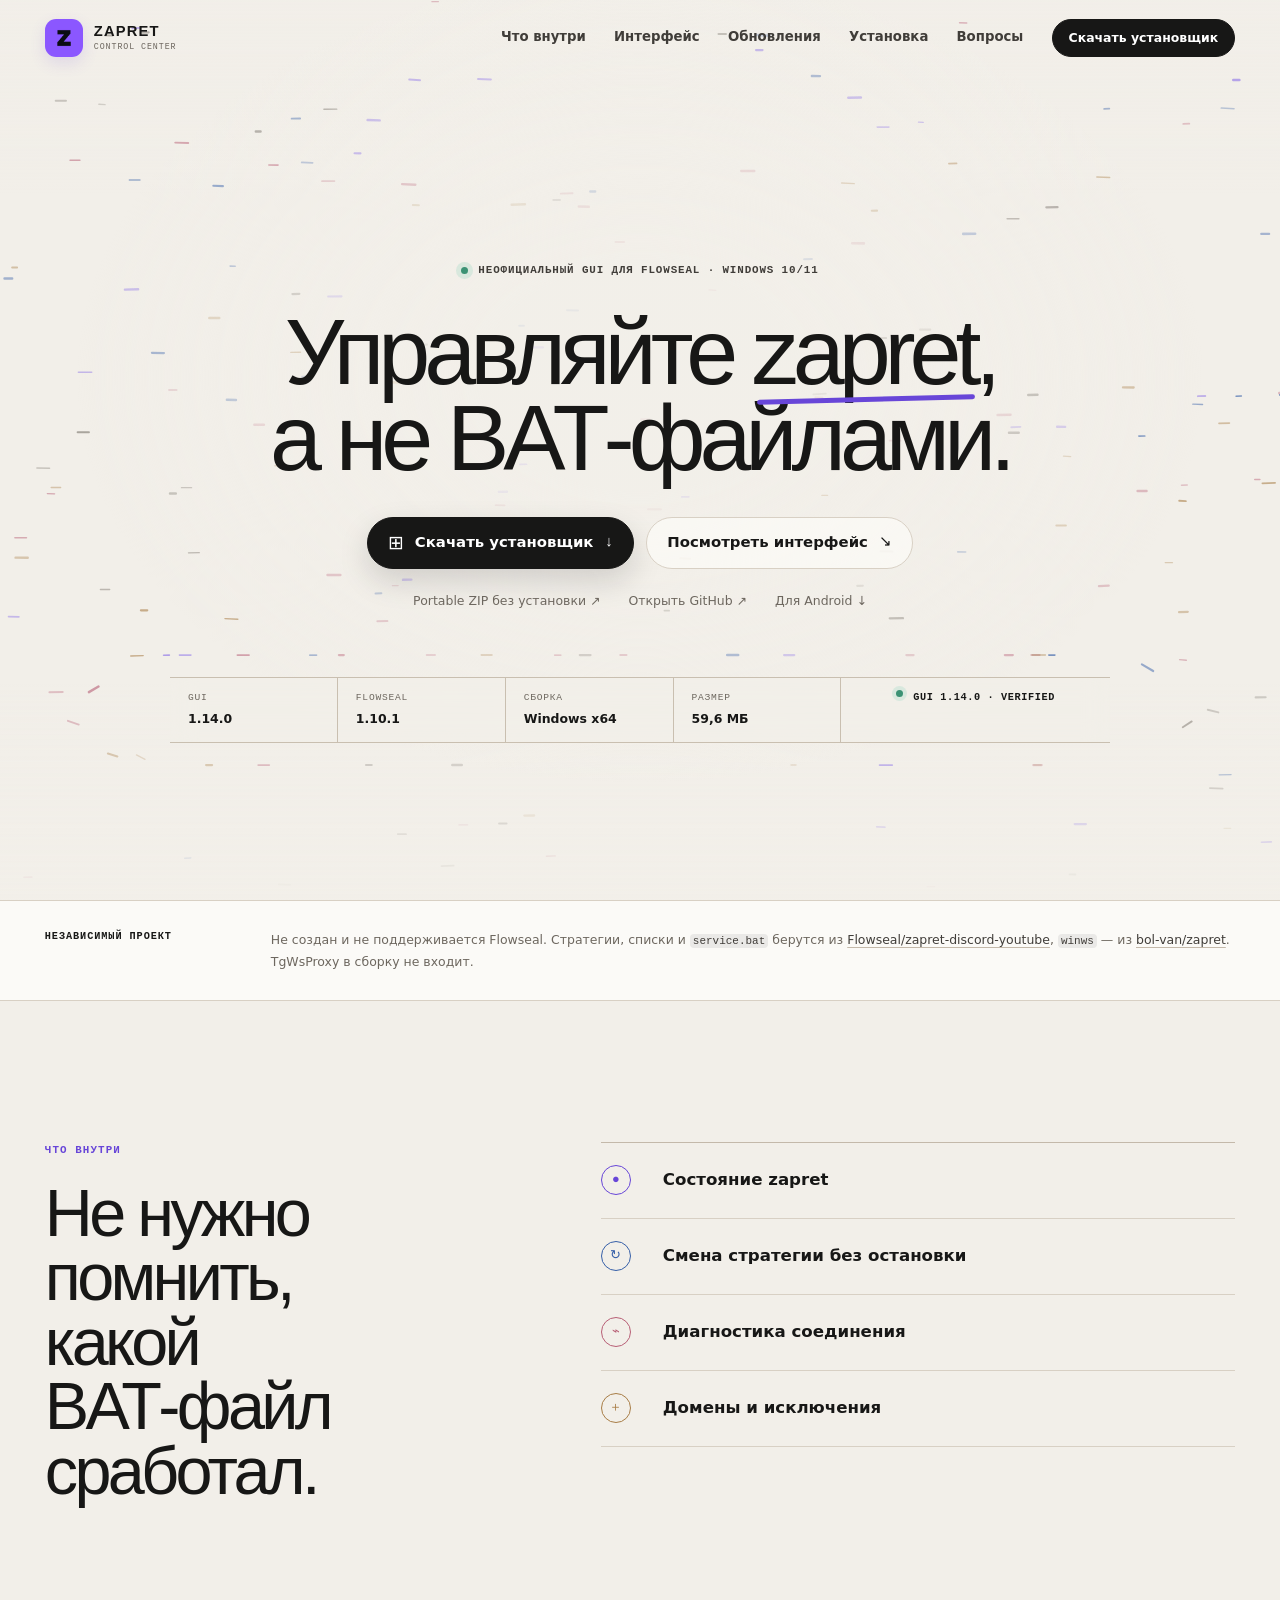
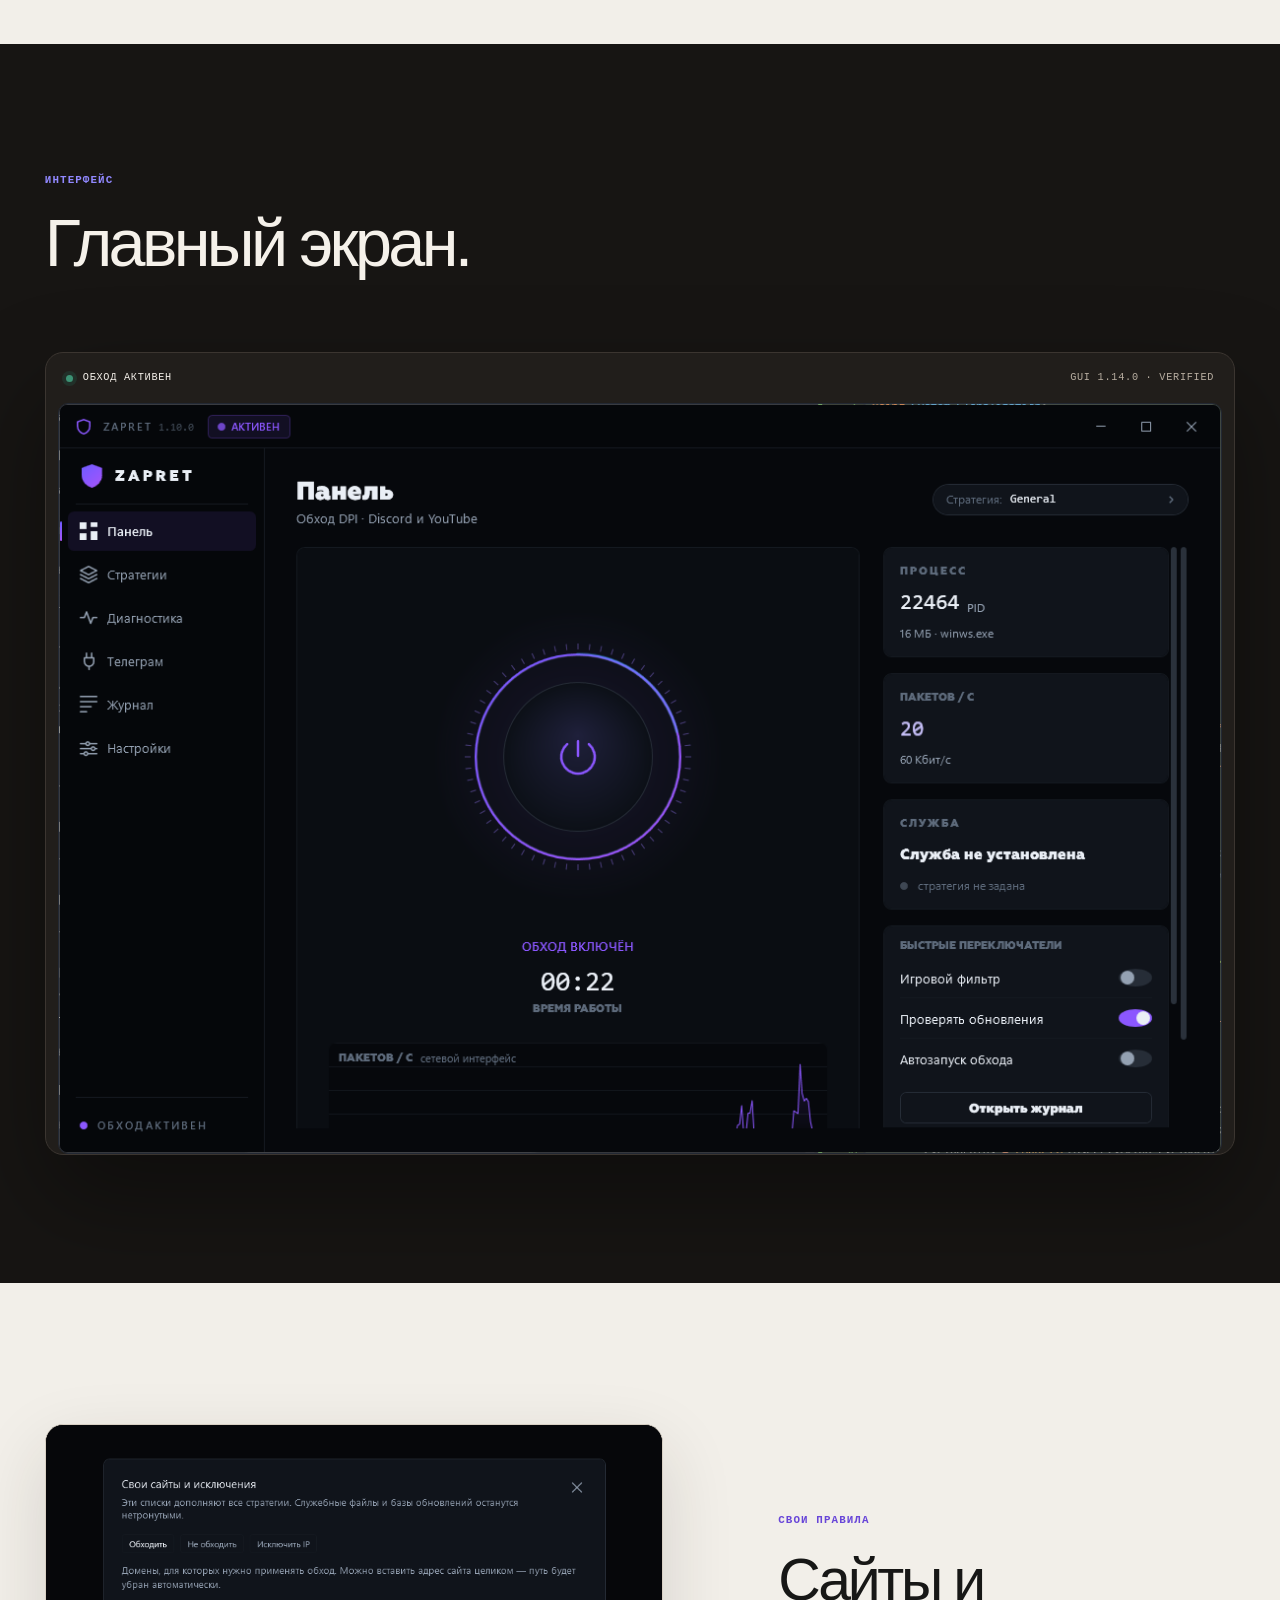
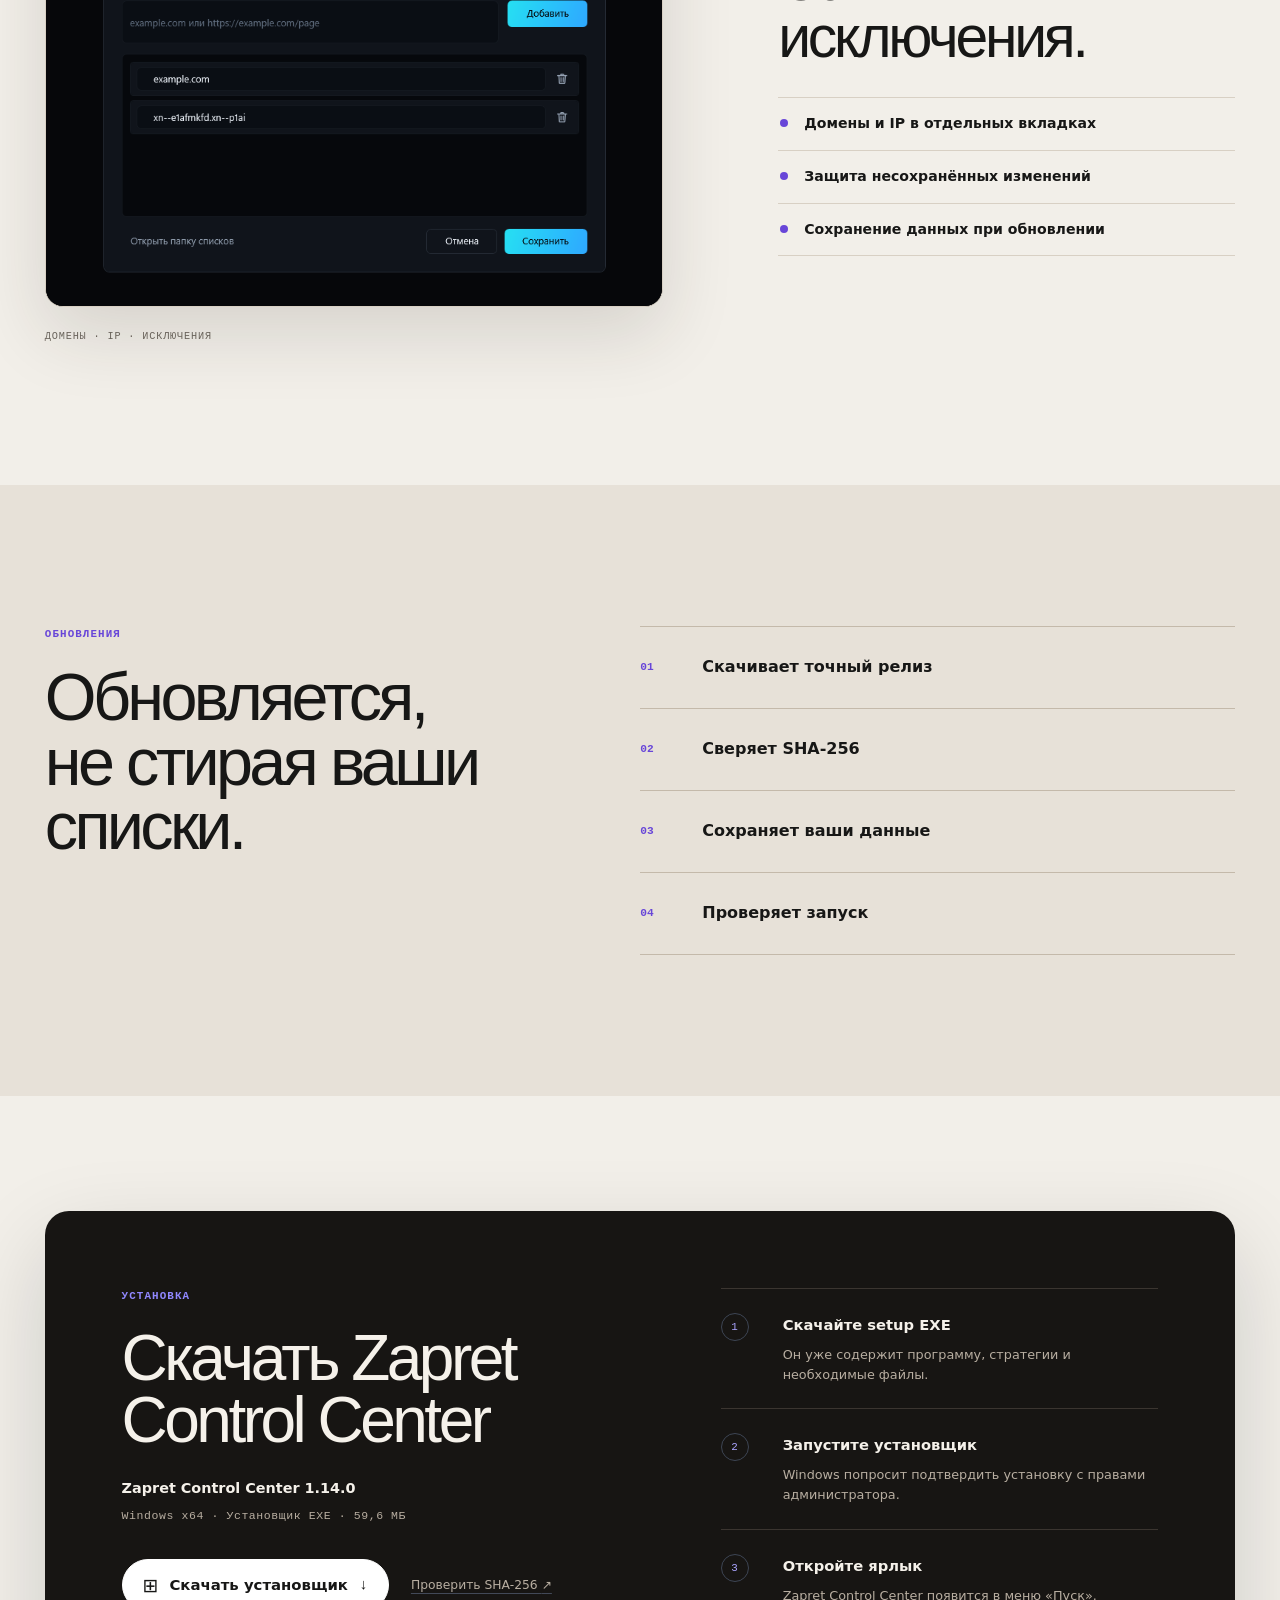
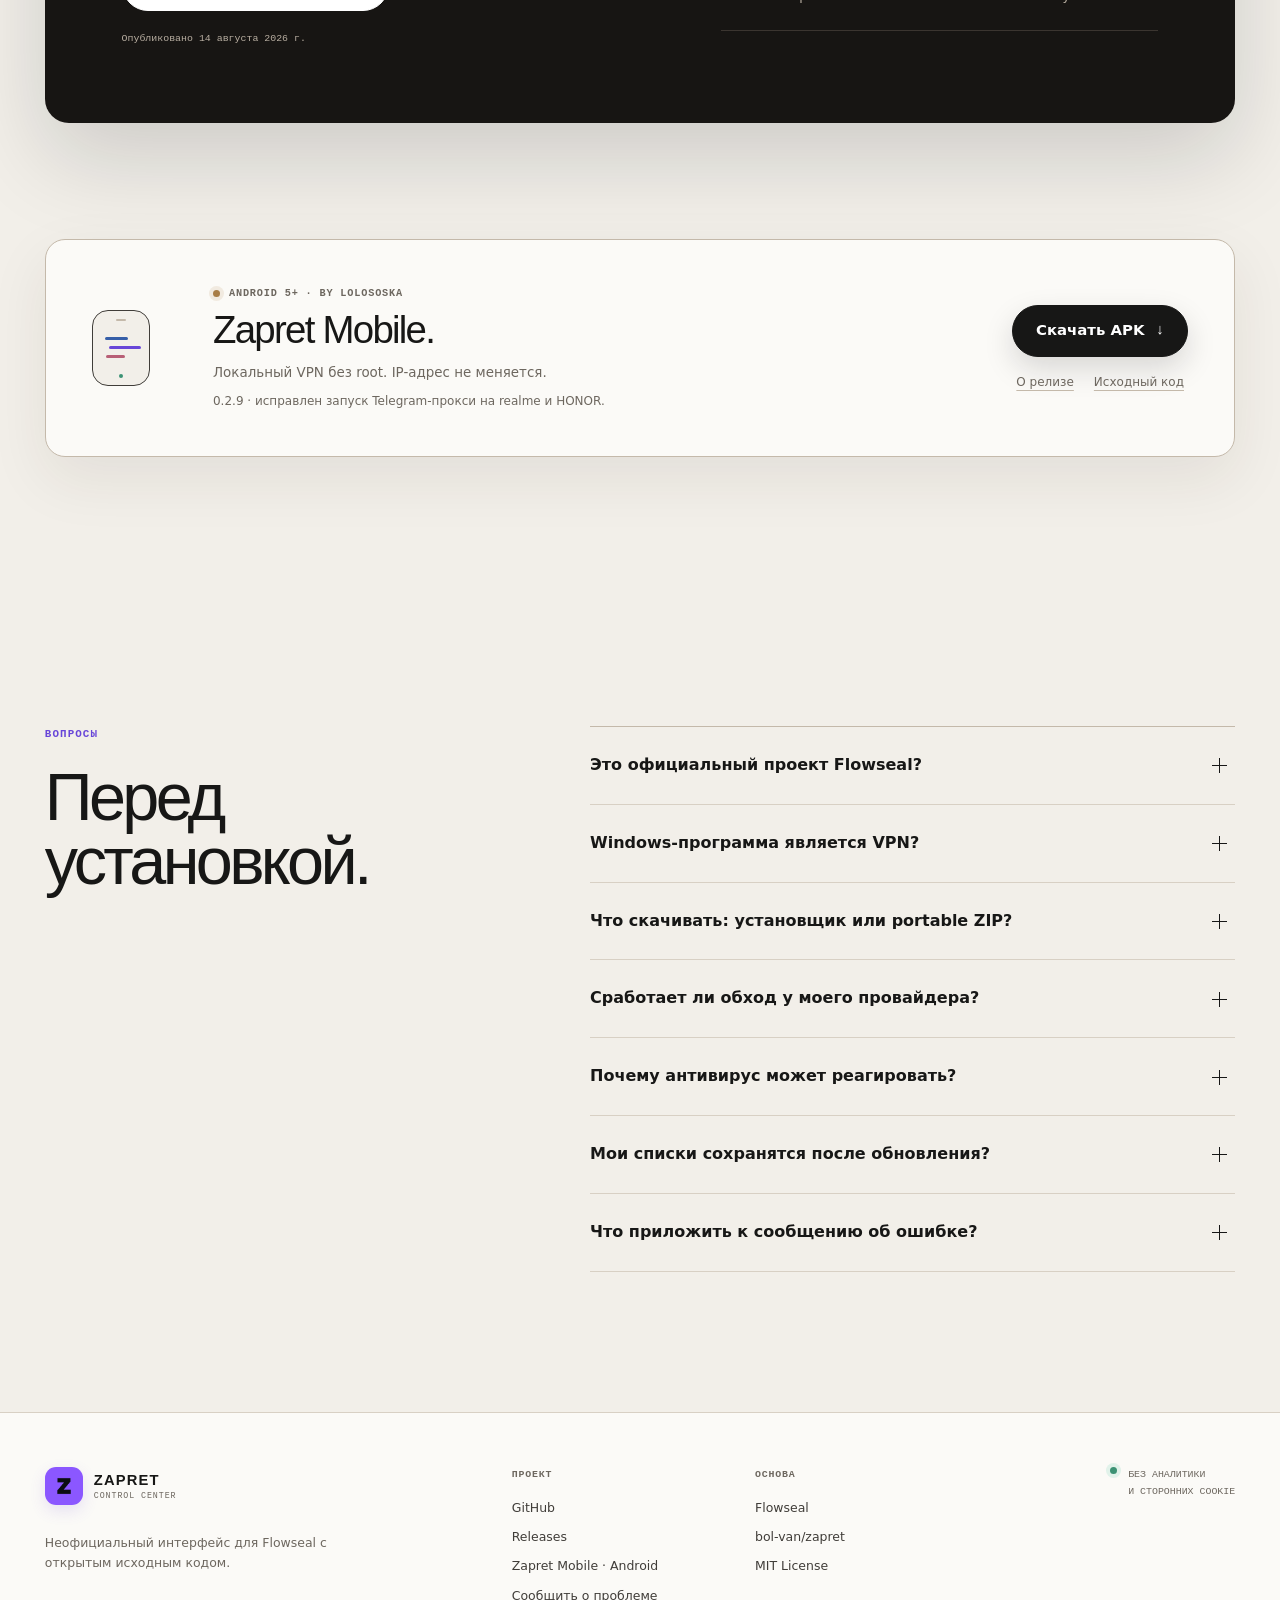
==== site/index.html @ 36cc96c2 "docs(site): publish Zapret Mobile 0.2.9" ====
<!doctype html>
<html lang="ru">
<head>
  <meta charset="utf-8">
  <meta name="viewport" content="width=device-width, initial-scale=1">
  <meta name="theme-color" content="#f2efe9">
  <meta name="color-scheme" content="light">
  <meta name="description" content="Zapret Control Center — неофициальный интерфейс для Flowseal/zapret-discord-youtube: запуск, смена стратегий, диагностика и безопасные обновления в одной Windows-программе.">
  <meta property="og:type" content="website">
  <meta property="og:locale" content="ru_RU">
  <meta property="og:site_name" content="Zapret Control Center">
  <meta property="og:title" content="Zapret Control Center">
  <meta property="og:description" content="Управляйте zapret, меняйте стратегии и проверяйте соединение без ручной работы с BAT‑файлами.">
  <meta property="og:url" content="https://lolososka.github.io/zapret-discord-youtube/">
  <link rel="canonical" href="https://lolososka.github.io/zapret-discord-youtube/">
  <link rel="icon" href="./assets/favicon.ico" sizes="any">
  <link rel="stylesheet" href="./styles.css?v=8">
  <title>Zapret Control Center — GUI для Flowseal</title>
  <script type="application/ld+json">
  {
    "@context": "https://schema.org",
    "@type": "SoftwareApplication",
    "name": "Zapret Control Center",
    "applicationCategory": "UtilitiesApplication",
    "operatingSystem": "Windows 10, Windows 11",
    "softwareVersion": "1.14.0",
    "description": "Неофициальный графический интерфейс для Flowseal/zapret-discord-youtube.",
    "downloadUrl": "https://github.com/lolososka/zapret-discord-youtube/releases/latest",
    "codeRepository": "https://github.com/lolososka/zapret-discord-youtube",
    "license": "https://opensource.org/license/mit"
  }
  </script>
  <!-- RELEASE_DATA_START -->
  <script type="application/json" id="release-data">
  {
    "tag_name": "gui-v1.14.0-flowseal-v1.10.1-u47da17f80ad3",
    "name": "Zapret Control Center v1.14.0 + Flowseal v1.10.1",
    "published_at": "2026-08-14T00:42:08Z",
    "html_url": "https://github.com/lolososka/zapret-discord-youtube/releases/tag/gui-v1.14.0-flowseal-v1.10.1-u47da17f80ad3",
    "draft": false,
    "prerelease": false,
    "assets": [
      {
        "name": "SHA256SUMS.txt",
        "size": 332,
        "browser_download_url": "https://github.com/lolososka/zapret-discord-youtube/releases/download/gui-v1.14.0-flowseal-v1.10.1-u47da17f80ad3/SHA256SUMS.txt"
      },
      {
        "name": "zapret-control-center-1.14.0-flowseal-1.10.1-win-x64.zip",
        "size": 62418411,
        "browser_download_url": "https://github.com/lolososka/zapret-discord-youtube/releases/download/gui-v1.14.0-flowseal-v1.10.1-u47da17f80ad3/zapret-control-center-1.14.0-flowseal-1.10.1-win-x64.zip"
      },
      {
        "name": "zapret-control-center-setup-1.14.0-flowseal-1.10.1-win-x64.exe",
        "size": 62463193,
        "browser_download_url": "https://github.com/lolososka/zapret-discord-youtube/releases/download/gui-v1.14.0-flowseal-v1.10.1-u47da17f80ad3/zapret-control-center-setup-1.14.0-flowseal-1.10.1-win-x64.exe"
      },
      {
        "name": "ZapretGUI.exe",
        "size": 66234200,
        "browser_download_url": "https://github.com/lolososka/zapret-discord-youtube/releases/download/gui-v1.14.0-flowseal-v1.10.1-u47da17f80ad3/ZapretGUI.exe"
      }
    ]
  }
  </script>
  <!-- RELEASE_DATA_END -->
</head>
<body>
  <a class="skip-link" href="#main">Перейти к содержанию</a>

  <header class="site-header" data-header>
    <div class="shell header-inner">
      <a class="brand" href="#top" aria-label="Zapret Control Center — наверх">
        <img class="brand-icon" src="./assets/favicon.ico" width="38" height="38" alt="" aria-hidden="true">
        <span class="brand-copy"><strong>ZAPRET</strong><small>CONTROL CENTER</small></span>
      </a>

      <button class="menu-toggle" type="button" aria-expanded="false" aria-controls="site-nav" data-menu-toggle>
        <span class="sr-only">Открыть меню</span>
        <span></span><span></span><span></span>
      </button>

      <nav class="site-nav" id="site-nav" aria-label="Основная навигация" data-menu>
        <a href="#inside">Что внутри</a>
        <a href="#interface">Интерфейс</a>
        <a href="#updates">Обновления</a>
        <a href="#install">Установка</a>
        <a href="#faq">Вопросы</a>
        <a class="nav-download" href="https://github.com/lolososka/zapret-discord-youtube/releases/latest" data-download-link>
          <span data-download-label>Скачать установщик</span>
        </a>
      </nav>
    </div>
  </header>

  <main id="main">
    <section class="hero" id="top" data-field-surface>
      <canvas class="packet-field" data-packet-field aria-hidden="true"></canvas>
      <div class="hero-vignette" aria-hidden="true"></div>

      <div class="shell hero-inner">
        <div class="hero-copy">
          <p class="hero-kicker"><span aria-hidden="true"></span> Неофициальный GUI для Flowseal · Windows 10/11</p>
          <h1>Управляйте <em>zapret</em>,<br>а не BAT‑файлами.</h1>
          <div class="hero-actions">
            <a class="button button--primary" href="https://github.com/lolososka/zapret-discord-youtube/releases/latest" data-download-link>
              <span class="button-platform" aria-hidden="true">⊞</span>
              <span data-download-label>Скачать установщик</span>
              <span class="button-arrow" aria-hidden="true">↓</span>
            </a>
            <a class="button button--secondary" href="#interface">
              Посмотреть интерфейс
              <span class="button-arrow" aria-hidden="true">↘</span>
            </a>
          </div>

          <div class="hero-links">
            <a href="https://github.com/lolososka/zapret-discord-youtube/releases/latest" data-portable-link>
              <span data-portable-label>Portable ZIP без установки</span> <span aria-hidden="true">↗</span>
            </a>
            <a href="https://github.com/lolososka/zapret-discord-youtube">Открыть GitHub <span aria-hidden="true">↗</span></a>
            <a href="#android">Для Android <span aria-hidden="true">↓</span></a>
          </div>
        </div>

        <div class="release-line" aria-live="polite" data-field-quiet>
          <div><span>GUI</span><strong data-gui-version>1.14.0</strong></div>
          <div><span>Flowseal</span><strong data-flowseal-version>1.10.1</strong></div>
          <div><span>Сборка</span><strong>Windows x64</strong></div>
          <div><span>Размер</span><strong data-download-size>59,6 МБ</strong></div>
          <div class="release-line__state"><i aria-hidden="true"></i><strong data-release-state>GUI 1.14.0 · VERIFIED</strong></div>
        </div>
      </div>

    </section>

    <aside class="origin-note" aria-label="Происхождение проекта">
      <div class="shell origin-note__inner">
        <strong>Независимый проект</strong>
        <p>
          Не создан и не поддерживается Flowseal. Стратегии, списки и <code>service.bat</code> берутся из
          <a href="https://github.com/Flowseal/zapret-discord-youtube">Flowseal/zapret-discord-youtube</a>,
          <code>winws</code> — из <a href="https://github.com/bol-van/zapret">bol-van/zapret</a>.
          TgWsProxy в сборку не входит.
        </p>
      </div>
    </aside>

    <section class="section section--inside shell" id="inside" aria-labelledby="inside-title">
      <header class="section-heading">
        <p class="section-label">Что внутри</p>
        <h2 id="inside-title">Не нужно помнить,<br>какой BAT‑файл сработал.</h2>
      </header>

      <ul class="capability-list" role="list">
        <li>
          <span class="capability-mark capability-mark--violet" aria-hidden="true">●</span>
          <strong>Состояние zapret</strong>
        </li>
        <li>
          <span class="capability-mark capability-mark--blue" aria-hidden="true">↻</span>
          <strong>Смена стратегии без остановки</strong>
        </li>
        <li>
          <span class="capability-mark capability-mark--rose" aria-hidden="true">⌁</span>
          <strong>Диагностика соединения</strong>
        </li>
        <li>
          <span class="capability-mark capability-mark--amber" aria-hidden="true">＋</span>
          <strong>Домены и исключения</strong>
        </li>
      </ul>
    </section>

    <section class="interface-section" id="interface">
      <div class="shell">
        <header class="interface-heading">
          <div>
            <p class="section-label">Интерфейс</p>
            <h2>Главный экран.</h2>
          </div>
        </header>

        <figure class="app-frame">
          <div class="app-frame__bar">
            <span><i></i> Обход активен</span>
            <span data-release-state>GUI 1.14.0 · VERIFIED</span>
          </div>
          <div class="app-frame__screen">
            <img src="./assets/dashboard.png" alt="Главный экран Zapret Control Center с выбранной стратегией и показателями трафика" width="1180" height="760">
          </div>
        </figure>
      </div>
    </section>

    <section class="section lists-section shell">
      <figure class="lists-visual">
        <div class="lists-visual__paper">
          <img src="./assets/user-lists.png" alt="Редактор пользовательских доменов и исключений в Zapret Control Center" width="972" height="716" loading="lazy">
        </div>
        <figcaption>Домены · IP · исключения</figcaption>
      </figure>
      <div class="lists-copy">
        <p class="section-label">Свои правила</p>
        <h2>Сайты и исключения.</h2>
        <ul class="plain-list">
          <li>Домены и IP в отдельных вкладках</li>
          <li>Защита несохранённых изменений</li>
          <li>Сохранение данных при обновлении</li>
        </ul>
      </div>
    </section>

    <section class="section updates-section" id="updates">
      <div class="shell updates-layout">
        <header class="section-heading">
          <p class="section-label">Обновления</p>
          <h2>Обновляется,<br>не стирая ваши списки.</h2>
        </header>

        <ol class="update-route" aria-label="Как проходит обновление">
          <li><span>01</span><strong>Скачивает точный релиз</strong></li>
          <li><span>02</span><strong>Сверяет SHA-256</strong></li>
          <li><span>03</span><strong>Сохраняет ваши данные</strong></li>
          <li><span>04</span><strong>Проверяет запуск</strong></li>
        </ol>
      </div>

    </section>

    <section class="install-section" id="install">
      <div class="shell install-card">
        <div class="install-copy">
          <p class="section-label">Установка</p>
          <h2>Скачать Zapret<br>Control Center</h2>
          <strong class="install-version" data-release-title>Zapret Control Center 1.14.0</strong>
          <p data-release-meta>Windows x64 · Установщик EXE · 59,6 МБ</p>
          <div class="install-actions">
            <a class="button button--primary button--light" href="https://github.com/lolososka/zapret-discord-youtube/releases/latest" data-download-link>
              <span class="button-platform" aria-hidden="true">⊞</span>
              <span data-download-label>Скачать установщик</span>
              <span class="button-arrow" aria-hidden="true">↓</span>
            </a>
            <a class="checksum-link" href="https://github.com/lolososka/zapret-discord-youtube/releases/latest" data-checksum-link>
              Проверить SHA-256 <span aria-hidden="true">↗</span>
            </a>
          </div>
          <span class="published-note" data-published-note>Последний проверенный релиз</span>
        </div>

        <ol class="install-steps">
          <li><span>1</span><div><strong>Скачайте setup EXE</strong><p>Он уже содержит программу, стратегии и необходимые файлы.</p></div></li>
          <li><span>2</span><div><strong>Запустите установщик</strong><p>Windows попросит подтвердить установку с правами администратора.</p></div></li>
          <li><span>3</span><div><strong>Откройте ярлык</strong><p>Zapret Control Center появится в меню «Пуск».</p></div></li>
        </ol>
      </div>
    </section>

    <section class="android-section" id="android" aria-labelledby="android-title">
      <div class="shell android-card">
        <div class="android-card__device" aria-hidden="true">
          <span></span><span></span><span></span>
        </div>
        <div class="android-card__copy">
          <p class="android-card__status"><i aria-hidden="true"></i> Android 5+ · by lolososka</p>
          <h2 id="android-title">Zapret Mobile.</h2>
          <p class="android-card__description">Локальный VPN без root. IP-адрес не меняется.</p>
          <p class="android-card__note">0.2.9 · исправлен запуск Telegram‑прокси на realme и HONOR.</p>
        </div>
        <div class="android-card__actions">
          <a class="button button--primary android-card__button" href="https://github.com/lolososka/zapret-control-center-android/releases/download/android-v0.2.9/zapret-mobile-0.2.9.apk">
            Скачать APK
            <span class="button-arrow" aria-hidden="true">↓</span>
          </a>
          <div class="android-card__links">
            <a href="https://github.com/lolososka/zapret-control-center-android/releases/tag/android-v0.2.9">О релизе</a>
            <a href="https://github.com/lolososka/zapret-control-center-android">Исходный код</a>
          </div>
        </div>
      </div>
    </section>

    <section class="section faq-section shell" id="faq">
      <header class="section-heading">
        <p class="section-label">Вопросы</p>
        <h2>Перед установкой.</h2>
      </header>

      <div class="faq-list">
        <details>
          <summary>Это официальный проект Flowseal?</summary>
          <p>Нет. Это независимый community fork. Flowseal предоставляет исходные стратегии и скрипты, но не связан с Zapret Control Center и не одобрял GUI как официальную сборку.</p>
        </details>
        <details>
          <summary>Windows-программа является VPN?</summary>
          <p>Нет. Она не меняет страну и внешний IP. Zapret модифицирует пакеты, чтобы оборудование DPI не распознало домен; маршрут остаётся у провайдера.</p>
        </details>
        <details>
          <summary>Что скачивать: установщик или portable ZIP?</summary>
          <p>Для обычной установки скачайте setup EXE: он содержит полную сборку, сам размещает файлы и создаёт ярлык. Portable ZIP нужен только для запуска без установки. Отдельный <code>ZapretGUI.exe</code> предназначен для ручного обновления уже существующей полной сборки.</p>
        </details>
        <details>
          <summary>Сработает ли обход у моего провайдера?</summary>
          <p>Гарантировать это нельзя: оборудование и правила фильтрации отличаются. Начните с рекомендованной стратегии, затем запустите автоподбор или попробуйте другие профили.</p>
        </details>
        <details>
          <summary>Почему антивирус может реагировать?</summary>
          <p>В сборке используется WinDivert — драйвер перехвата трафика. Некоторые антивирусы относят такие инструменты к RiskTool. Установщик пока не подписан Authenticode, поэтому SmartScreen может показать «Неизвестный издатель». Скачивайте файлы только из Releases этого форка и сверяйте SHA-256.</p>
        </details>
        <details>
          <summary>Мои списки сохранятся после обновления?</summary>
          <p>Да. Встроенное обновление и повторный запуск установщика не перезаписывают пользовательские списки и настройки. Перед заменой portable updater также создаёт резервную копию.</p>
        </details>
        <details>
          <summary>Что приложить к сообщению об ошибке?</summary>
          <p>В разделе «Диагностика» запустите проверку и соберите ZIP-отчёт. Просмотрите его перед публикацией, затем приложите к Issue вместе с версией GUI и шагами воспроизведения.</p>
        </details>
      </div>
    </section>
  </main>

  <footer class="site-footer">
    <div class="shell footer-grid">
      <div class="footer-about">
        <a class="brand brand--footer" href="#top">
          <img class="brand-icon" src="./assets/favicon.ico" width="38" height="38" alt="" aria-hidden="true">
          <span class="brand-copy"><strong>ZAPRET</strong><small>CONTROL CENTER</small></span>
        </a>
        <p>Неофициальный интерфейс для Flowseal с открытым исходным кодом.</p>
      </div>
      <nav aria-label="Ссылки проекта">
        <strong>Проект</strong>
        <a href="https://github.com/lolososka/zapret-discord-youtube">GitHub</a>
        <a href="https://github.com/lolososka/zapret-discord-youtube/releases">Releases</a>
        <a href="#android">Zapret Mobile · Android</a>
        <a href="https://github.com/lolososka/zapret-discord-youtube/issues">Сообщить о проблеме</a>
      </nav>
      <nav aria-label="Исходные проекты">
        <strong>Основа</strong>
        <a href="https://github.com/Flowseal/zapret-discord-youtube">Flowseal</a>
        <a href="https://github.com/bol-van/zapret">bol-van/zapret</a>
        <a href="https://github.com/lolososka/zapret-discord-youtube/blob/main/LICENSE.txt">MIT License</a>
      </nav>
      <div class="footer-state"><i aria-hidden="true"></i><span>Без аналитики<br>и сторонних cookie</span></div>
    </div>
  </footer>

  <script src="./app.js?v=6" defer></script>
</body>
</html>
---- site/styles.css ----
:root {
  color-scheme: light;
  --paper: #f2efe9;
  --paper-bright: #fbfaf7;
  --paper-muted: #e7e1d8;
  --ink: #171716;
  --ink-soft: #403d39;
  --muted: #6d675f;
  --line: #d8d0c4;
  --line-strong: #c4b9aa;
  --night: #171513;
  --night-raised: #211e1b;
  --night-line: #3b3530;
  --night-text: #f5f1ea;
  --night-muted: #b8aea1;
  --violet: #6846d8;
  --blue: #365fa8;
  --rose: #b85f76;
  --amber: #a87d46;
  --mint: #3c9274;
  --font-display: Bahnschrift, "Arial Narrow", "Segoe UI Variable Display", "Segoe UI", sans-serif;
  --font-ui: "Segoe UI Variable Text", "Segoe UI", system-ui, -apple-system, sans-serif;
  --font-mono: "Cascadia Mono", "SFMono-Regular", Consolas, monospace;
  --shell: min(1320px, calc(100vw - clamp(32px, 7vw, 112px)));
  --header-height: 76px;
}

* {
  box-sizing: border-box;
}

[hidden] {
  display: none !important;
}

html {
  scroll-behavior: smooth;
  scroll-padding-top: calc(var(--header-height) + 24px);
}

body {
  min-width: 320px;
  margin: 0;
  overflow-x: hidden;
  background: var(--paper);
  color: var(--ink);
  font-family: var(--font-ui);
  font-size: 16px;
  line-height: 1.55;
  text-rendering: optimizeLegibility;
  -webkit-font-smoothing: antialiased;
}

::selection {
  background: rgba(98, 85, 245, 0.2);
  color: var(--ink);
}

a {
  color: inherit;
  text-decoration: none;
}

button,
a {
  -webkit-tap-highlight-color: transparent;
}

button,
input,
textarea,
select {
  font: inherit;
}

img {
  display: block;
  max-width: 100%;
}

code,
.mono {
  font-family: var(--font-mono);
}

code {
  padding: 0.08em 0.28em;
  border-radius: 4px;
  background: rgba(17, 19, 24, 0.07);
  color: var(--ink-soft);
  font-size: 0.88em;
}

.shell {
  width: var(--shell);
  margin-inline: auto;
}

.sr-only {
  position: absolute;
  width: 1px;
  height: 1px;
  padding: 0;
  margin: -1px;
  overflow: hidden;
  clip: rect(0, 0, 0, 0);
  white-space: nowrap;
  border: 0;
}

.skip-link {
  position: fixed;
  z-index: 999;
  top: 10px;
  left: 10px;
  padding: 10px 14px;
  transform: translateY(-160%);
  border: 1px solid var(--ink);
  border-radius: 10px;
  background: var(--paper-bright);
  color: var(--ink);
  font-weight: 650;
}

.skip-link:focus {
  transform: translateY(0);
}

:focus-visible {
  outline: 3px solid var(--blue);
  outline-offset: 4px;
}

.site-header {
  position: fixed;
  z-index: 50;
  inset: 0 0 auto;
  height: var(--header-height);
  border-bottom: 1px solid transparent;
  transition: background-color 180ms ease, border-color 180ms ease, box-shadow 180ms ease;
}

.site-header.is-scrolled,
.site-header.is-open {
  border-color: rgba(196, 185, 170, 0.78);
  background: rgba(242, 239, 233, 0.9);
  box-shadow: 0 12px 36px rgba(48, 41, 33, 0.06);
  backdrop-filter: blur(18px) saturate(1.15);
}

.header-inner {
  display: flex;
  align-items: center;
  justify-content: space-between;
  height: 100%;
}

.brand {
  display: inline-flex;
  align-items: center;
  gap: 11px;
  min-width: max-content;
}

.brand-icon {
  width: 38px;
  height: 38px;
  flex: 0 0 auto;
  border-radius: 11px;
  box-shadow: 0 6px 16px rgba(104, 70, 216, 0.14);
}

.brand-copy {
  display: grid;
  line-height: 1;
}

.brand-copy strong {
  font-family: var(--font-display);
  font-size: 0.92rem;
  font-weight: 700;
  letter-spacing: 0.08em;
}

.brand-copy small {
  margin-top: 4px;
  color: var(--muted);
  font-family: var(--font-mono);
  font-size: 0.52rem;
  letter-spacing: 0.11em;
}

.site-nav {
  display: flex;
  align-items: center;
  gap: clamp(18px, 2.2vw, 34px);
}

.site-nav > a:not(.nav-download) {
  position: relative;
  color: var(--ink-soft);
  font-size: 0.83rem;
  font-weight: 600;
}

.site-nav > a:not(.nav-download)::after {
  position: absolute;
  right: 0;
  bottom: -7px;
  left: 0;
  height: 1px;
  transform: scaleX(0);
  transform-origin: right;
  background: var(--ink);
  content: "";
  transition: transform 180ms ease;
}

.site-nav > a:not(.nav-download):hover::after {
  transform: scaleX(1);
  transform-origin: left;
}

.nav-download {
  display: inline-flex;
  min-height: 38px;
  padding: 0 16px;
  align-items: center;
  border: 1px solid var(--ink);
  border-radius: 999px;
  background: var(--ink);
  color: #fff;
  font-size: 0.78rem;
  font-weight: 700;
  transition: transform 160ms ease, background-color 160ms ease;
}

.nav-download:hover {
  transform: translateY(-1px);
  background: #292d36;
}

.menu-toggle {
  display: none;
  width: 44px;
  height: 44px;
  padding: 11px;
  border: 0;
  border-radius: 10px;
  background: transparent;
}

.menu-toggle > span:not(.sr-only) {
  display: block;
  height: 2px;
  margin: 5px 0;
  border-radius: 2px;
  background: var(--ink);
}

.hero {
  position: relative;
  display: grid;
  min-height: max(720px, 100svh);
  padding: calc(var(--header-height) + 58px) 0 34px;
  align-items: center;
  overflow: hidden;
  isolation: isolate;
  background: var(--paper);
}

.packet-field {
  position: absolute;
  z-index: -2;
  inset: 0;
  width: 100%;
  height: 100%;
  pointer-events: none;
  opacity: 0;
  animation: field-arrive 900ms 120ms ease forwards;
}

.hero-vignette {
  position: absolute;
  z-index: -1;
  inset: 0;
  pointer-events: none;
  background:
    radial-gradient(ellipse 44% 45% at 50% 42%, rgba(242, 239, 233, 0.86) 0 28%, rgba(242, 239, 233, 0.56) 60%, rgba(242, 239, 233, 0) 100%),
    linear-gradient(to bottom, rgba(242, 239, 233, 0.24), transparent 22%, transparent 76%, var(--paper) 100%);
}

.hero-inner {
  display: grid;
  min-height: 610px;
  align-content: center;
}

.hero-copy {
  width: min(1040px, 100%);
  margin-inline: auto;
  text-align: center;
  animation: hero-arrive 700ms cubic-bezier(0.2, 0.75, 0.25, 1) both;
}

.hero-kicker {
  display: inline-flex;
  margin: 0 0 30px;
  align-items: center;
  gap: 10px;
  color: var(--ink-soft);
  font-family: var(--font-mono);
  font-size: 0.68rem;
  font-weight: 600;
  letter-spacing: 0.08em;
  text-transform: uppercase;
}

.hero-kicker span {
  width: 7px;
  height: 7px;
  border-radius: 50%;
  background: var(--mint);
  box-shadow: 0 0 0 5px rgba(32, 181, 138, 0.12);
}

.hero h1 {
  max-width: 1100px;
  margin: 0 auto;
  color: var(--ink);
  font-family: var(--font-display);
  font-size: clamp(4rem, 7.3vw, 8.2rem);
  font-weight: 400;
  letter-spacing: -0.065em;
  line-height: 0.92;
}

.hero h1 em {
  position: relative;
  display: inline-block;
  color: var(--ink);
  font-style: normal;
}

.hero h1 em::after {
  position: absolute;
  right: 0.01em;
  bottom: -0.08em;
  left: 0.05em;
  height: 0.055em;
  transform: rotate(-1.5deg);
  border-radius: 999px;
  background: var(--violet);
  content: "";
}

.hero-actions {
  display: flex;
  margin-top: 36px;
  align-items: center;
  justify-content: center;
  gap: 12px;
  flex-wrap: wrap;
}

.button {
  display: inline-flex;
  min-height: 52px;
  padding: 0 20px;
  align-items: center;
  justify-content: center;
  gap: 11px;
  border: 1px solid transparent;
  border-radius: 999px;
  font-size: 0.93rem;
  font-weight: 650;
  line-height: 1;
  transition: transform 170ms ease, box-shadow 170ms ease, background-color 170ms ease, border-color 170ms ease;
}

.button:hover {
  transform: translateY(-2px);
}

.button--primary {
  min-width: 224px;
  border-color: var(--ink);
  background: var(--ink);
  box-shadow: 0 12px 30px rgba(17, 19, 24, 0.15);
  color: #fff;
}

.button--primary:hover {
  background: #292d36;
  box-shadow: 0 16px 38px rgba(17, 19, 24, 0.2);
}

.button--secondary {
  border-color: var(--line);
  background: rgba(251, 250, 247, 0.78);
  color: var(--ink);
  backdrop-filter: blur(12px);
}

.button--secondary:hover {
  border-color: var(--line-strong);
  background: #fff;
}

.button-platform {
  font-size: 1.18rem;
  font-weight: 400;
}

.button-arrow {
  font-family: var(--font-mono);
  font-weight: 500;
}

.hero-links {
  display: flex;
  margin-top: 22px;
  justify-content: center;
  gap: 28px;
  color: var(--muted);
  font-size: 0.78rem;
}

.hero-links a {
  border-bottom: 1px solid transparent;
}

.hero-links a:hover {
  border-color: currentColor;
  color: var(--ink);
}

.release-line {
  display: grid;
  width: min(940px, 100%);
  margin: 66px auto 0;
  grid-template-columns: repeat(4, minmax(0, 1fr)) 1.6fr;
  border-top: 1px solid rgba(196, 185, 170, 0.9);
  border-bottom: 1px solid rgba(196, 185, 170, 0.9);
  background: rgba(242, 239, 233, 0.58);
  backdrop-filter: blur(12px);
  animation: hero-arrive 700ms 180ms cubic-bezier(0.2, 0.75, 0.25, 1) both;
}

.release-line > div {
  display: grid;
  min-height: 64px;
  padding: 12px 18px;
  align-content: center;
  border-right: 1px solid rgba(196, 185, 170, 0.9);
}

.release-line > div:last-child {
  border-right: 0;
}

.release-line span {
  color: var(--muted);
  font-family: var(--font-mono);
  font-size: 0.6rem;
  letter-spacing: 0.08em;
  text-transform: uppercase;
}

.release-line strong {
  margin-top: 3px;
  font-size: 0.78rem;
  font-weight: 650;
}

.release-line__state {
  display: flex !important;
  grid-auto-flow: column;
  justify-content: center;
  gap: 10px;
}

.release-line__state i,
.app-frame__bar i,
.footer-state i {
  display: inline-block;
  width: 7px;
  height: 7px;
  border-radius: 50%;
  background: var(--mint);
  box-shadow: 0 0 0 4px rgba(32, 181, 138, 0.12);
}

.release-line__state strong {
  margin: 0;
  font-family: var(--font-mono);
  font-size: 0.64rem;
  letter-spacing: 0.06em;
}

.origin-note {
  border-top: 1px solid var(--line);
  border-bottom: 1px solid var(--line);
  background: var(--paper-bright);
}

.origin-note__inner {
  display: grid;
  padding-block: 28px;
  grid-template-columns: 190px 1fr;
  gap: 36px;
}

.origin-note strong {
  font-family: var(--font-mono);
  font-size: 0.64rem;
  letter-spacing: 0.09em;
  text-transform: uppercase;
}

.origin-note p {
  max-width: 1010px;
  margin: 0;
  color: var(--muted);
  font-size: 0.78rem;
  line-height: 1.7;
}

.origin-note a {
  color: var(--ink-soft);
  text-decoration: underline;
  text-decoration-color: var(--line-strong);
  text-underline-offset: 3px;
}

.section {
  padding-block: clamp(92px, 11vw, 160px);
}

.section-label {
  margin: 0 0 22px;
  color: var(--violet);
  font-family: var(--font-mono);
  font-size: 0.68rem;
  font-weight: 650;
  letter-spacing: 0.1em;
  text-transform: uppercase;
}

.section-heading h2,
.interface-heading h2,
.lists-copy h2,
.install-copy h2 {
  margin: 0;
  font-family: var(--font-display);
  font-size: clamp(3rem, 5.2vw, 6.1rem);
  font-weight: 400;
  letter-spacing: -0.055em;
  line-height: 0.97;
}

.section--inside {
  display: grid;
  grid-template-columns: minmax(300px, 0.82fr) minmax(520px, 1.18fr);
  align-items: start;
  gap: clamp(60px, 9vw, 140px);
}

.capability-list {
  padding: 0;
  margin: 0;
  list-style: none;
  border-top: 1px solid var(--line-strong);
}

.capability-list li {
  display: grid;
  min-height: 76px;
  padding: 21px 0;
  grid-template-columns: 46px minmax(0, 1fr);
  align-items: center;
  gap: 16px;
  border-bottom: 1px solid var(--line);
}

.capability-mark {
  display: grid;
  width: 30px;
  height: 30px;
  place-items: center;
  border: 1px solid currentColor;
  border-radius: 50%;
  font-family: var(--font-mono);
  font-size: 0.8rem;
}

.capability-mark--violet { color: var(--violet); }
.capability-mark--blue { color: var(--blue); }
.capability-mark--rose { color: var(--rose); }
.capability-mark--amber { color: var(--amber); }

.capability-list strong {
  font-size: clamp(1rem, 1.3vw, 1.15rem);
  font-weight: 650;
  line-height: 1.35;
}

.interface-section {
  padding-block: clamp(90px, 10vw, 146px);
  overflow: hidden;
  background: var(--night);
  color: var(--night-text);
}

.interface-heading {
  margin-bottom: clamp(44px, 6vw, 80px);
}

.interface-heading .section-label {
  color: #9188ff;
}

.app-frame {
  margin: 0;
  border: 1px solid var(--night-line);
  border-radius: 18px;
  overflow: hidden;
  background: var(--night-raised);
  box-shadow: 0 44px 100px rgba(0, 0, 0, 0.38);
}

.app-frame__bar {
  display: flex;
  min-height: 50px;
  padding: 0 20px;
  align-items: center;
  justify-content: space-between;
  gap: 24px;
  color: var(--night-muted);
  font-family: var(--font-mono);
  font-size: 0.64rem;
  letter-spacing: 0.07em;
  text-transform: uppercase;
}

.app-frame__bar span:first-child {
  display: inline-flex;
  align-items: center;
  gap: 10px;
  color: var(--night-text);
}

.app-frame__screen {
  margin: 0 12px;
  overflow: hidden;
  border: 1px solid #222833;
  border-radius: 10px;
  background: #090c11;
}

.app-frame__screen img {
  width: 100%;
  height: auto;
}

.lists-section {
  display: grid;
  grid-template-columns: minmax(0, 1.15fr) minmax(340px, 0.85fr);
  align-items: center;
  gap: clamp(58px, 9vw, 140px);
}

.lists-visual {
  margin: 0;
}

.lists-visual__paper {
  position: relative;
  aspect-ratio: 1.28;
  overflow: hidden;
  border: 1px solid var(--line);
  border-radius: 18px;
  background: #08090b;
  box-shadow: 0 26px 72px rgba(45, 38, 30, 0.14);
}

.lists-visual__paper img {
  width: 100%;
  height: 100%;
  transform: scale(1.1);
  border: 0;
  object-fit: cover;
  object-position: center;
}

.lists-visual figcaption {
  margin-top: 22px;
  color: var(--muted);
  font-family: var(--font-mono);
  font-size: 0.64rem;
  letter-spacing: 0.08em;
  text-transform: uppercase;
}

.lists-copy h2 {
  font-size: clamp(3rem, 4.6vw, 5.4rem);
}

.plain-list {
  padding: 0;
  margin: 32px 0 0;
  list-style: none;
  border-top: 1px solid var(--line);
}

.plain-list li {
  position: relative;
  padding: 15px 0 15px 26px;
  border-bottom: 1px solid var(--line);
  font-size: 0.88rem;
  font-weight: 600;
}

.plain-list li::before {
  position: absolute;
  top: 21px;
  left: 2px;
  width: 8px;
  height: 8px;
  border-radius: 50%;
  background: var(--violet);
  content: "";
}

.updates-section {
  background: var(--paper-muted);
}

.updates-layout {
  display: grid;
  grid-template-columns: minmax(320px, 0.88fr) minmax(500px, 1.12fr);
  gap: clamp(70px, 10vw, 150px);
}

.update-route {
  padding: 0;
  margin: 0;
  list-style: none;
  border-top: 1px solid var(--line-strong);
}

.update-route li {
  display: grid;
  min-height: 82px;
  padding: 22px 0;
  grid-template-columns: 62px 1fr;
  align-items: center;
  border-bottom: 1px solid var(--line-strong);
}

.update-route li > span {
  color: var(--violet);
  font-family: var(--font-mono);
  font-size: 0.7rem;
  font-weight: 700;
}

.update-route strong {
  display: block;
  font-size: 1rem;
}

.install-section {
  padding: clamp(76px, 9vw, 126px) 0;
  background: var(--paper);
}

.install-card {
  display: grid;
  padding: clamp(42px, 6vw, 84px);
  grid-template-columns: minmax(0, 1.05fr) minmax(380px, 0.95fr);
  gap: clamp(58px, 9vw, 130px);
  border-radius: 24px;
  overflow: hidden;
  background: var(--night);
  color: var(--night-text);
  box-shadow: 0 34px 90px rgba(13, 16, 22, 0.16);
}

.install-copy .section-label {
  color: #9188ff;
}

.install-copy h2 {
  font-size: clamp(3.2rem, 5vw, 6rem);
}

.install-copy > p:not(.section-label) {
  margin: 8px 0 0;
  color: var(--night-muted);
  font-family: var(--font-mono);
  font-size: 0.72rem;
  letter-spacing: 0.05em;
}

.install-version {
  display: block;
  margin-top: 26px;
  color: var(--night-text);
  font-size: 0.9rem;
}

.install-actions {
  display: flex;
  margin-top: 34px;
  align-items: center;
  gap: 22px;
  flex-wrap: wrap;
}

.button--light {
  border-color: #fff;
  background: #fff;
  box-shadow: none;
  color: var(--ink);
}

.button--light:hover {
  background: #e9ecf2;
}

.checksum-link {
  color: var(--night-muted);
  font-size: 0.77rem;
  text-decoration: underline;
  text-decoration-color: #424958;
  text-underline-offset: 4px;
}

.checksum-link:hover {
  color: #fff;
}

.published-note {
  display: block;
  margin-top: 20px;
  color: var(--night-muted);
  font-family: var(--font-mono);
  font-size: 0.62rem;
}

.install-steps {
  padding: 0;
  margin: 0;
  list-style: none;
  border-top: 1px solid var(--night-line);
}

.install-steps li {
  display: grid;
  padding: 24px 0;
  grid-template-columns: 52px 1fr;
  gap: 10px;
  border-bottom: 1px solid var(--night-line);
}

.install-steps li > span {
  display: grid;
  width: 28px;
  height: 28px;
  place-items: center;
  border: 1px solid #3d4554;
  border-radius: 50%;
  color: #aaa4ff;
  font-family: var(--font-mono);
  font-size: 0.68rem;
}

.install-steps strong {
  font-size: 0.92rem;
}

.install-steps p {
  margin: 7px 0 0;
  color: var(--night-muted);
  font-size: 0.8rem;
  line-height: 1.55;
}

.android-section {
  padding: 0 0 clamp(84px, 10vw, 140px);
  background: var(--paper);
}

.android-card {
  display: grid;
  min-height: 184px;
  padding: clamp(28px, 4vw, 46px);
  grid-template-columns: 70px minmax(0, 1fr) auto;
  align-items: center;
  gap: clamp(24px, 4vw, 54px);
  border: 1px solid var(--line-strong);
  border-radius: 20px;
  background: var(--paper-bright);
  box-shadow: 0 22px 60px rgba(45, 38, 30, 0.08);
}

.android-card__device {
  position: relative;
  display: grid;
  width: 58px;
  height: 76px;
  padding: 21px 12px;
  align-content: center;
  gap: 6px;
  border: 1px solid var(--ink-soft);
  border-radius: 16px;
  background: var(--paper);
}

.android-card__device::before {
  position: absolute;
  top: 8px;
  left: 50%;
  width: 10px;
  height: 2px;
  transform: translateX(-50%);
  border-radius: 999px;
  background: var(--line-strong);
  content: "";
}

.android-card__device::after {
  position: absolute;
  bottom: 7px;
  left: 50%;
  width: 4px;
  height: 4px;
  transform: translateX(-50%);
  border-radius: 50%;
  background: var(--mint);
  content: "";
}

.android-card__device span {
  display: block;
  height: 3px;
  border-radius: 999px;
}

.android-card__device span:nth-child(1) {
  width: 23px;
  background: var(--blue);
}

.android-card__device span:nth-child(2) {
  width: 32px;
  margin-left: 4px;
  background: var(--violet);
}

.android-card__device span:nth-child(3) {
  width: 19px;
  margin-left: 1px;
  background: var(--rose);
}

.android-card__status {
  display: flex;
  margin: 0 0 10px;
  align-items: center;
  gap: 9px;
  flex-wrap: wrap;
  color: var(--muted);
  font-family: var(--font-mono);
  font-size: 0.64rem;
  font-weight: 650;
  letter-spacing: 0.08em;
  text-transform: uppercase;
}

.android-card__status i {
  width: 7px;
  height: 7px;
  flex-shrink: 0;
  border-radius: 50%;
  background: var(--amber);
  box-shadow: 0 0 0 4px rgba(168, 125, 70, 0.13);
}

.android-card__copy h2 {
  margin: 0;
  font-family: var(--font-display);
  font-size: clamp(1.9rem, 3vw, 3.25rem);
  font-weight: 400;
  letter-spacing: -0.045em;
  line-height: 1;
}

.android-card__description {
  margin: 13px 0 0;
  color: var(--muted);
  font-size: 0.84rem;
}

.android-card__note {
  margin: 8px 0 0;
  color: var(--muted);
  font-size: 0.75rem;
}

.android-card__actions {
  display: grid;
  gap: 16px;
}

.android-card__button {
  min-width: 176px;
  white-space: nowrap;
}

.android-card__links {
  display: flex;
  justify-content: center;
  flex-wrap: wrap;
  gap: 8px 20px;
  color: var(--muted);
  font-size: 0.75rem;
}

.android-card__links a {
  text-decoration: underline;
  text-decoration-color: var(--line-strong);
  text-underline-offset: 4px;
}

.android-card__links a:hover {
  color: var(--ink);
}

.faq-section {
  display: grid;
  grid-template-columns: minmax(300px, 0.8fr) minmax(500px, 1.2fr);
  gap: clamp(60px, 9vw, 140px);
}

.faq-list {
  border-top: 1px solid var(--line-strong);
}

.faq-list details {
  border-bottom: 1px solid var(--line);
}

.faq-list summary {
  position: relative;
  padding: 26px 54px 26px 0;
  cursor: pointer;
  font-size: 1rem;
  font-weight: 650;
  list-style: none;
}

.faq-list summary::-webkit-details-marker {
  display: none;
}

.faq-list summary::before,
.faq-list summary::after {
  position: absolute;
  top: 50%;
  right: 8px;
  width: 15px;
  height: 1px;
  background: var(--ink);
  content: "";
  transition: transform 170ms ease;
}

.faq-list summary::after {
  transform: rotate(90deg);
}

.faq-list details[open] summary::after {
  transform: rotate(0deg);
}

.faq-list summary:hover {
  color: var(--violet);
}

.faq-list details p {
  max-width: 720px;
  padding: 0 54px 26px 0;
  margin: 0;
  color: var(--muted);
  font-size: 0.9rem;
  line-height: 1.7;
}

.site-footer {
  padding-block: 54px;
  border-top: 1px solid var(--line);
  background: var(--paper-bright);
}

.footer-grid {
  display: grid;
  grid-template-columns: 1.6fr 0.75fr 0.75fr 0.9fr;
  gap: 46px;
}

.footer-about p {
  max-width: 330px;
  margin: 20px 0 0;
  color: var(--muted);
  font-size: 0.78rem;
}

.footer-grid nav {
  display: grid;
  align-content: start;
  gap: 10px;
}

.footer-grid nav strong {
  margin-bottom: 5px;
  color: var(--muted);
  font-family: var(--font-mono);
  font-size: 0.62rem;
  letter-spacing: 0.08em;
  text-transform: uppercase;
}

.footer-grid nav a {
  width: max-content;
  color: var(--ink-soft);
  font-size: 0.78rem;
}

.footer-grid nav a:hover {
  text-decoration: underline;
  text-underline-offset: 3px;
}

.footer-state {
  display: flex;
  align-items: flex-start;
  justify-content: flex-end;
  gap: 11px;
  color: var(--muted);
  font-family: var(--font-mono);
  font-size: 0.62rem;
  line-height: 1.65;
  text-transform: uppercase;
}

@keyframes hero-arrive {
  from { transform: translateY(18px); opacity: 0; }
  to { transform: translateY(0); opacity: 1; }
}

@keyframes field-arrive {
  from { opacity: 0; }
  to { opacity: 1; }
}

@media (max-width: 1120px) {
  .site-nav {
    gap: 18px;
  }

  .site-nav > a:not(.nav-download) {
    font-size: 0.75rem;
  }

  .section--inside,
  .updates-layout,
  .faq-section {
    grid-template-columns: 1fr;
    gap: 58px;
  }

  .section--inside {
    gap: 40px;
  }

  .lists-section {
    grid-template-columns: 1fr 0.8fr;
    gap: 62px;
  }

  .install-card {
    grid-template-columns: 1fr;
  }

  .android-card {
    grid-template-columns: 70px minmax(0, 1fr);
  }

  .android-card__actions {
    width: max-content;
    grid-column: 2;
  }
}

@media (max-width: 880px) {
  :root {
    --header-height: 68px;
  }

  .menu-toggle {
    display: block;
  }

  .site-nav {
    position: absolute;
    top: calc(var(--header-height) - 1px);
    right: 0;
    left: 0;
    display: none;
    padding: 20px max(24px, calc((100vw - var(--shell)) / 2));
    align-items: stretch;
    flex-direction: column;
    gap: 0;
    border-top: 1px solid var(--line);
    border-bottom: 1px solid var(--line);
    background: rgba(242, 239, 233, 0.98);
    box-shadow: 0 20px 40px rgba(24, 29, 39, 0.08);
  }

  .site-nav.is-open {
    display: flex;
  }

  .site-nav > a:not(.nav-download) {
    padding: 14px 0;
    border-bottom: 1px solid var(--line);
    font-size: 0.86rem;
  }

  .site-nav > a:not(.nav-download)::after {
    display: none;
  }

  .nav-download {
    margin-top: 16px;
    justify-content: center;
  }

  .hero {
    min-height: 760px;
    padding-top: calc(var(--header-height) + 70px);
  }

  .hero h1 {
    font-size: clamp(3.5rem, 11.6vw, 6rem);
  }

  .release-line {
    grid-template-columns: repeat(2, 1fr);
  }

  .release-line > div:nth-child(2),
  .release-line > div:nth-child(4) {
    border-right: 0;
  }

  .release-line__state {
    grid-column: 1 / -1;
    border-top: 1px solid var(--line-strong);
  }

  .origin-note__inner {
    grid-template-columns: 1fr;
    gap: 10px;
  }

  .lists-section {
    grid-template-columns: 1fr;
  }

  .lists-copy {
    max-width: 640px;
  }

  .footer-grid {
    grid-template-columns: repeat(2, 1fr);
  }

  .footer-state {
    justify-content: flex-start;
  }
}

@media (max-width: 640px) {
  :root {
    --shell: calc(100vw - 32px);
  }

  .brand-copy small {
    display: none;
  }

  .hero {
    min-height: 780px;
    padding-bottom: 56px;
  }

  .hero-inner {
    min-height: 640px;
  }

  .hero-kicker {
    max-width: 280px;
    margin-bottom: 24px;
    justify-content: center;
    font-size: 0.58rem;
    line-height: 1.5;
  }

  .hero h1 {
    font-size: clamp(3.1rem, 15vw, 4.8rem);
    letter-spacing: -0.06em;
    line-height: 0.94;
  }

  .hero-actions {
    display: grid;
    width: 100%;
  }

  .button {
    width: 100%;
  }

  .hero-links {
    align-items: center;
    flex-direction: column;
    gap: 10px;
  }

  .release-line {
    margin-top: 46px;
  }

  .release-line > div {
    min-height: 58px;
    padding-inline: 12px;
  }

  .release-line__state strong {
    font-size: 0.58rem;
  }

  .section {
    padding-block: 84px;
  }

  .section-heading h2,
  .interface-heading h2,
  .lists-copy h2,
  .install-copy h2 {
    font-size: clamp(2.75rem, 13vw, 4.2rem);
  }

  .capability-list li {
    min-height: 68px;
    padding: 18px 0;
    grid-template-columns: 38px minmax(0, 1fr);
    gap: 12px;
  }

  .app-frame {
    width: calc(100vw - 22px);
    margin-left: calc((var(--shell) - (100vw - 22px)) / 2);
    border-radius: 12px;
  }

  .app-frame__bar {
    padding-inline: 12px;
    font-size: 0.53rem;
  }

  .app-frame__bar span:last-child {
    display: none;
  }

  .app-frame__screen {
    margin: 0 6px;
    overflow-x: auto;
  }

  .app-frame__screen img {
    width: 760px;
    max-width: none;
  }

  .updates-layout {
    gap: 48px;
  }

  .install-card {
    width: calc(100vw - 20px);
    padding: 42px 24px;
    gap: 48px;
    border-radius: 18px;
  }

  .install-actions {
    align-items: flex-start;
    flex-direction: column;
  }

  .android-card {
    padding: 30px 24px;
    grid-template-columns: 48px minmax(0, 1fr);
    align-items: start;
    gap: 20px;
    border-radius: 16px;
  }

  .android-card__device {
    width: 44px;
    height: 60px;
    padding: 17px 8px;
    gap: 4px;
    border-radius: 13px;
  }

  .android-card__device span:nth-child(1) { width: 18px; }
  .android-card__device span:nth-child(2) { width: 25px; }
  .android-card__device span:nth-child(3) { width: 15px; }

  .android-card__copy h2 {
    font-size: clamp(1.8rem, 9vw, 2.6rem);
  }

  .android-card__actions {
    width: 100%;
    grid-column: 1 / -1;
  }

  .faq-section {
    gap: 44px;
  }

  .faq-list summary {
    padding-right: 42px;
  }

  .faq-list details p {
    padding-right: 12px;
  }

  .footer-grid {
    grid-template-columns: 1fr;
  }
}

@media (prefers-reduced-motion: reduce) {
  html {
    scroll-behavior: auto;
  }

  *,
  *::before,
  *::after {
    scroll-behavior: auto !important;
    animation-duration: 0.01ms !important;
    animation-iteration-count: 1 !important;
    transition-duration: 0.01ms !important;
  }

  .packet-field {
    opacity: 0.75;
  }
}

@media (forced-colors: active) {
  .packet-field,
  .hero-vignette,
  .brand-icon {
    display: none;
  }

  .button,
  .nav-download,
  .app-frame,
  .install-card,
  .android-card,
  .android-card__device {
    border: 1px solid ButtonText;
  }

  .hero h1 em::after {
    background: Highlight;
  }
}
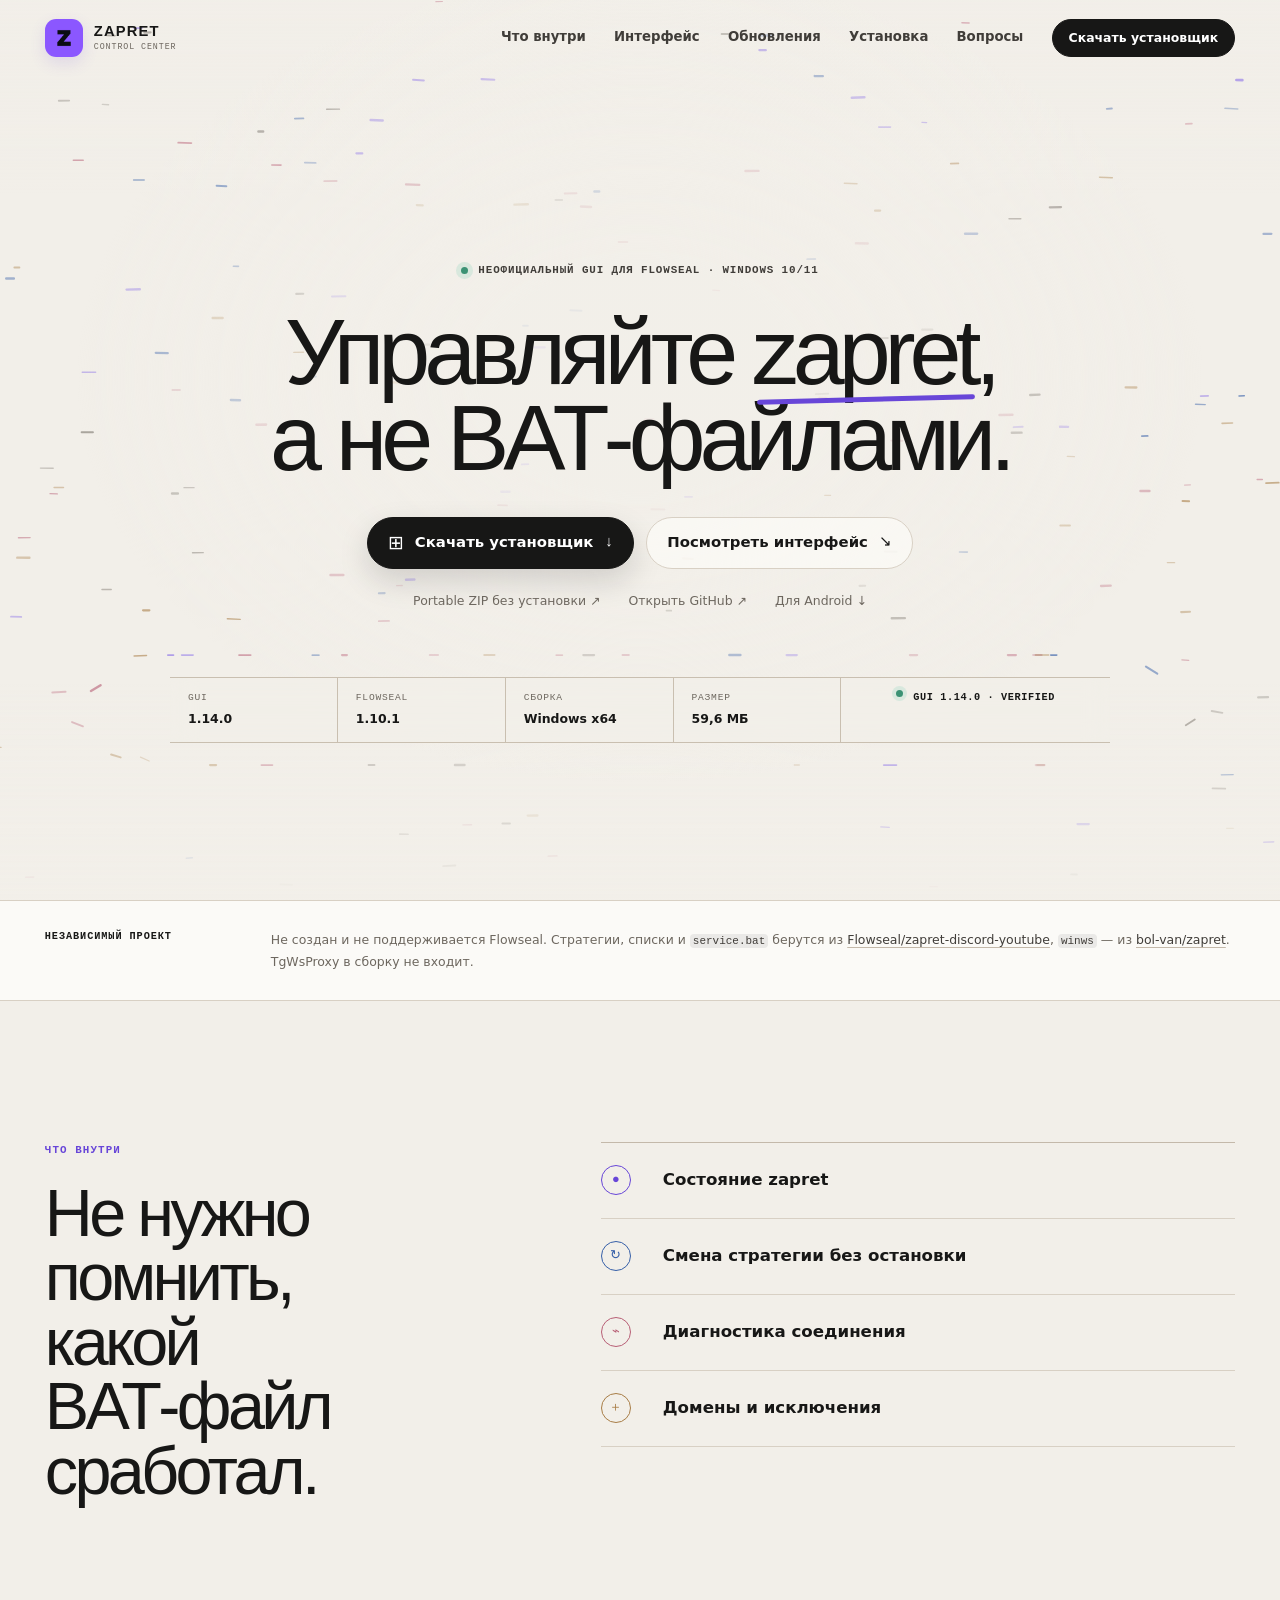
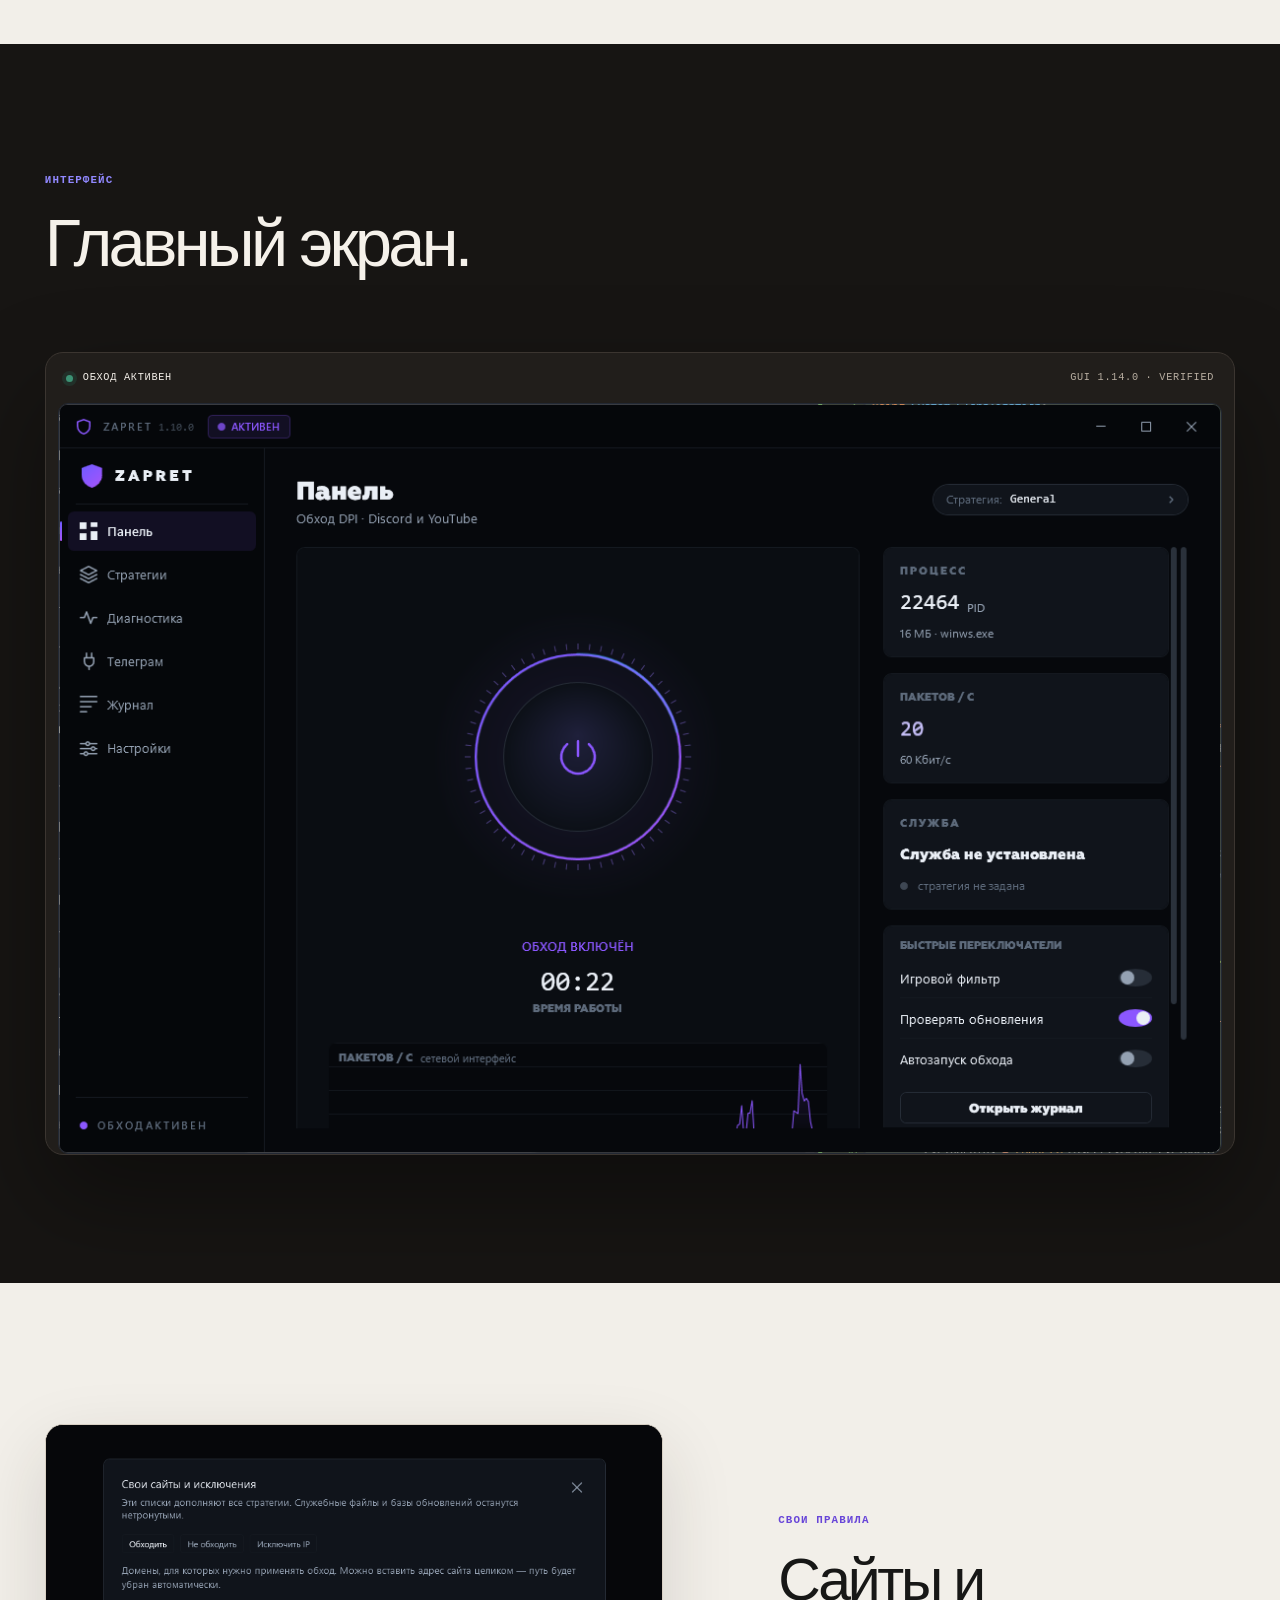
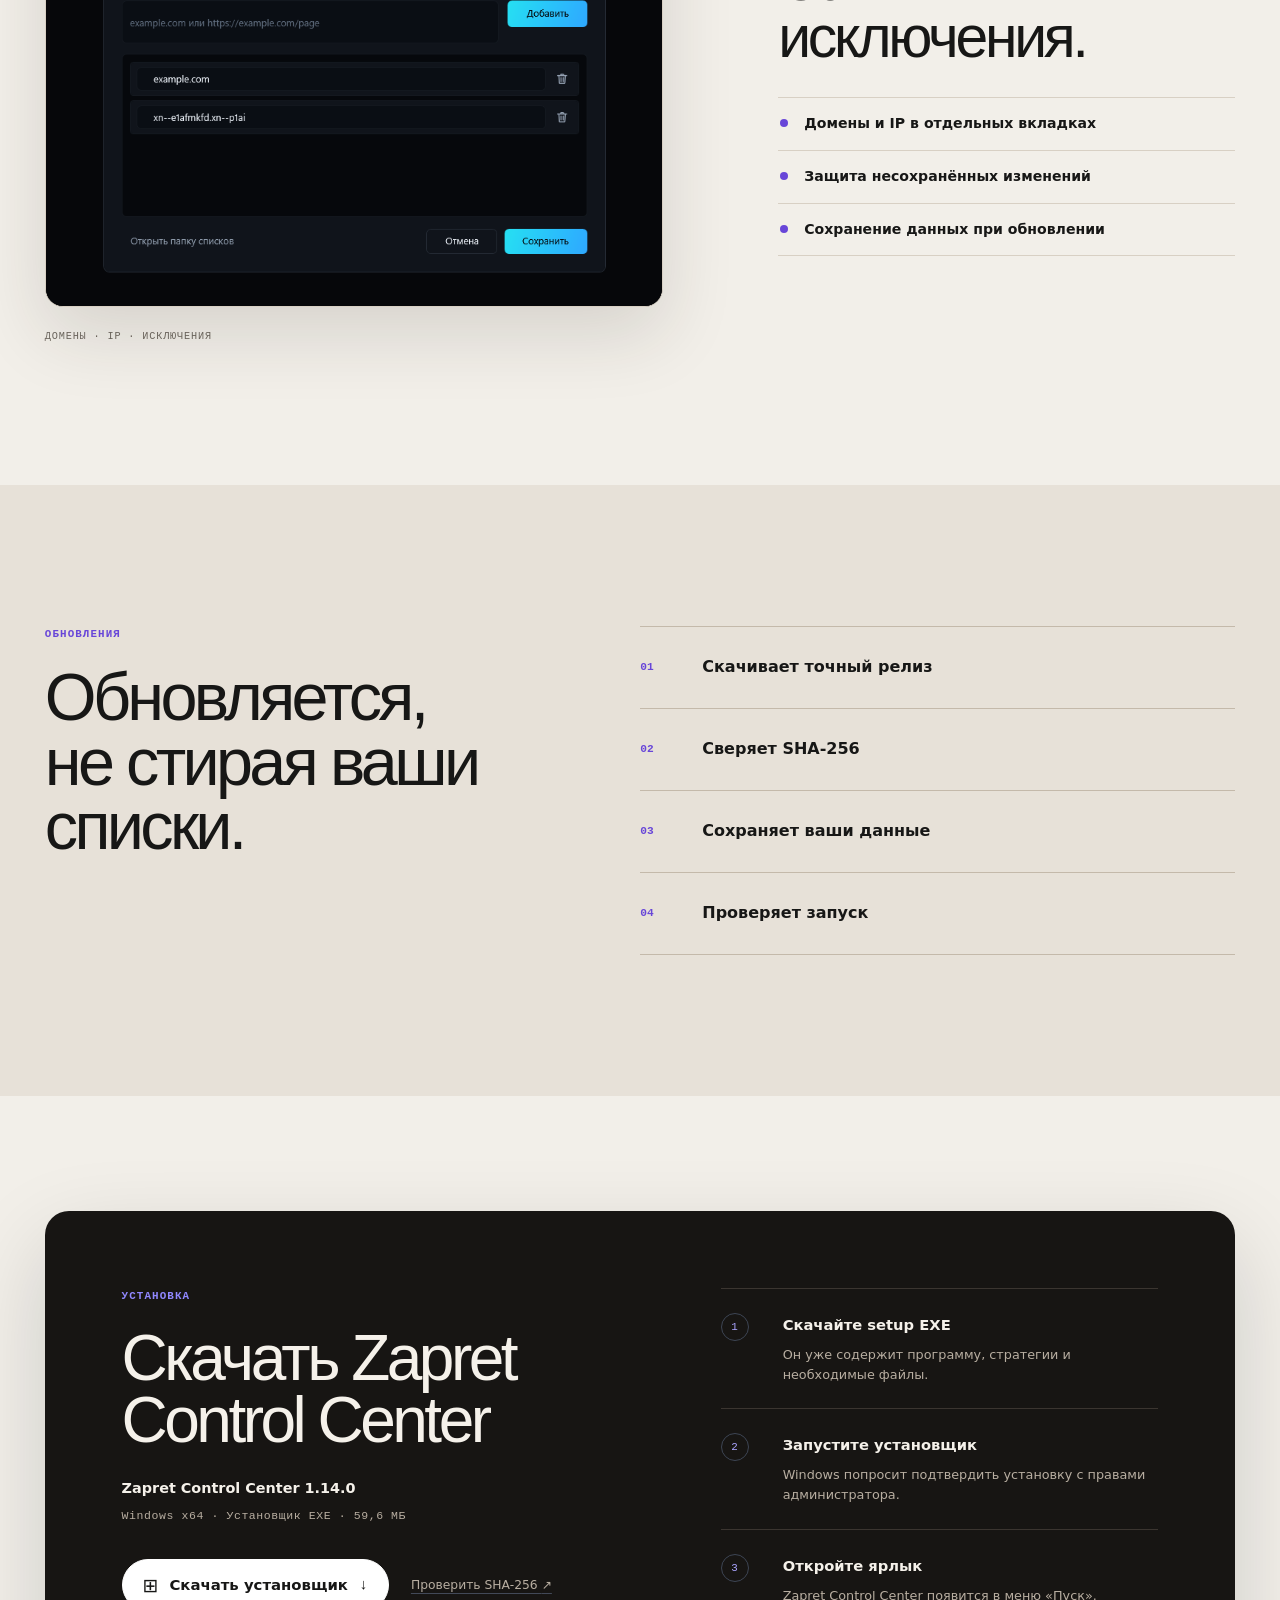
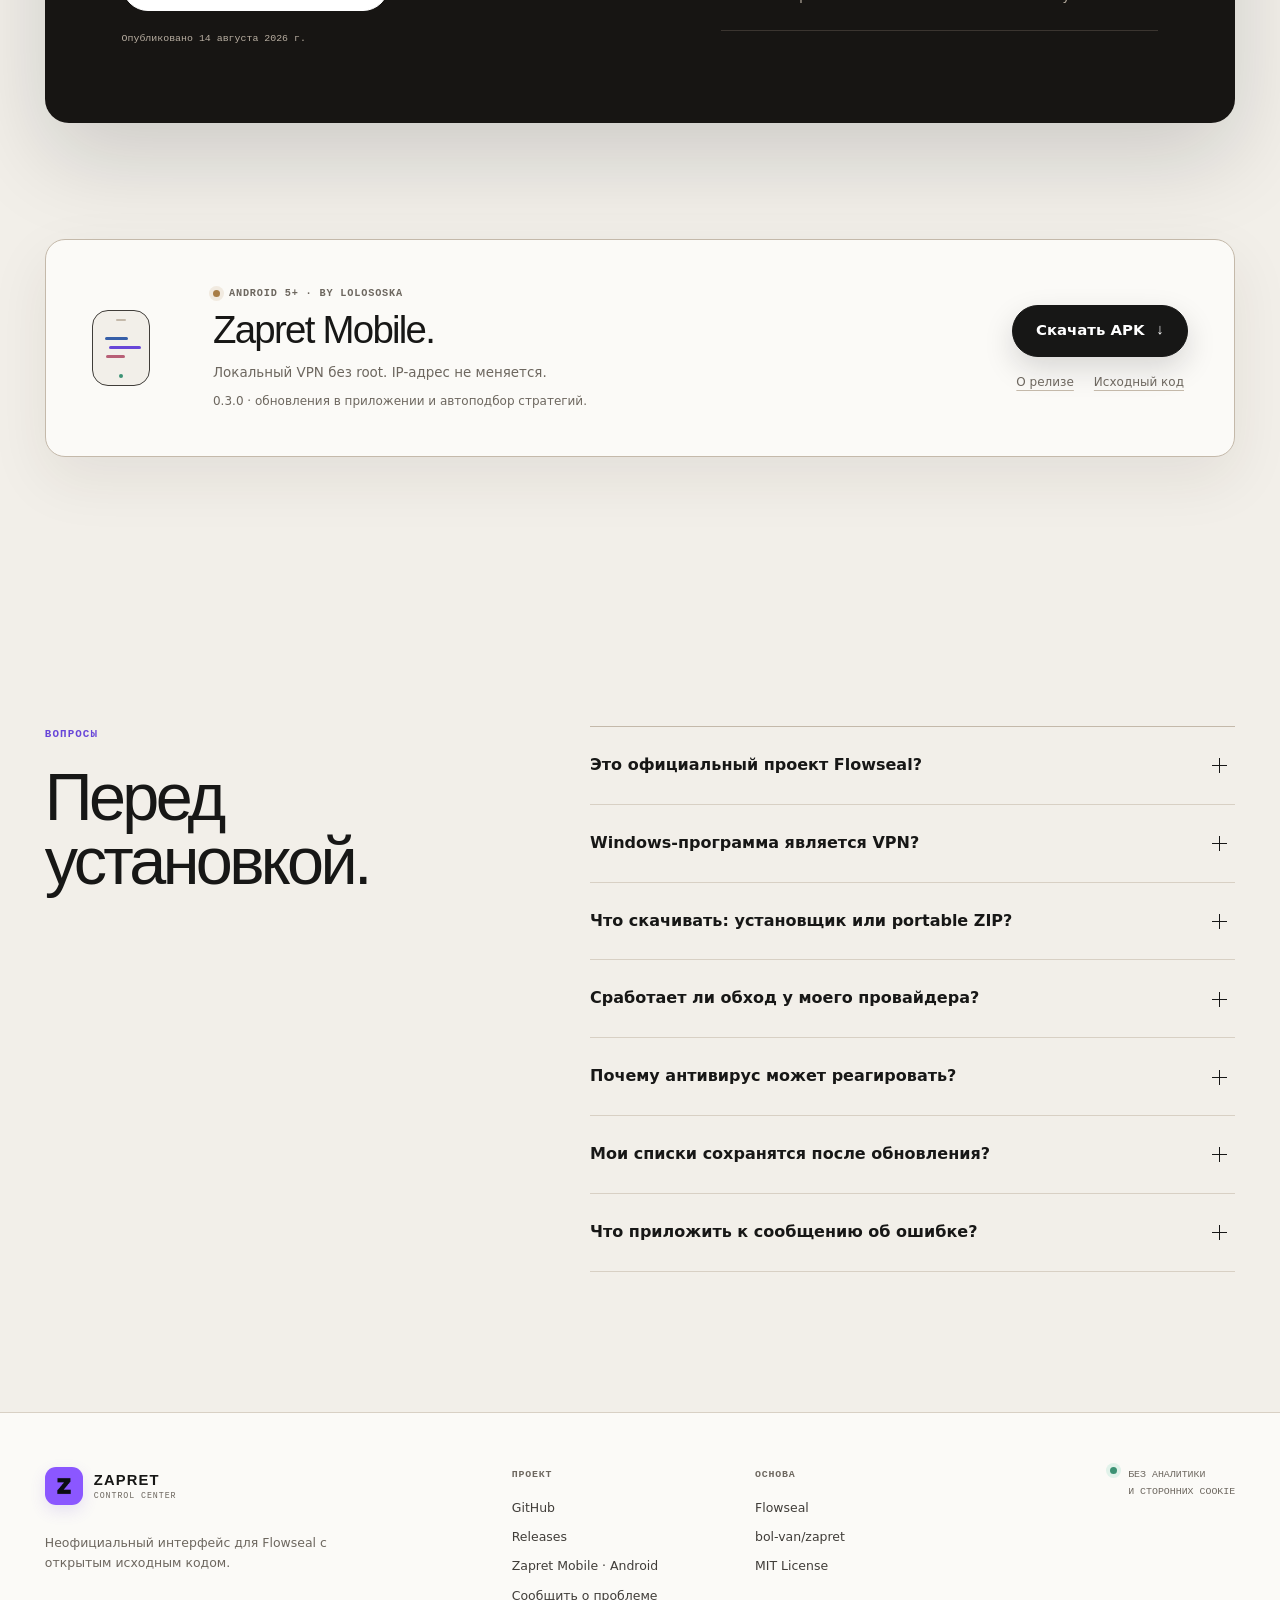
==== commit 9c95f643: "docs(site): publish Zapret Mobile 0.3.0" ====
--- a/site/index.html
+++ b/site/index.html
@@ -265,15 +265,15 @@
           <p class="android-card__status"><i aria-hidden="true"></i> Android 5+ · by lolososka</p>
           <h2 id="android-title">Zapret Mobile.</h2>
           <p class="android-card__description">Локальный VPN без root. IP-адрес не меняется.</p>
-          <p class="android-card__note">0.2.9 · исправлен запуск Telegram‑прокси на realme и HONOR.</p>
+          <p class="android-card__note">0.3.0 · обновления в приложении и автоподбор стратегий.</p>
         </div>
         <div class="android-card__actions">
-          <a class="button button--primary android-card__button" href="https://github.com/lolososka/zapret-control-center-android/releases/download/android-v0.2.9/zapret-mobile-0.2.9.apk">
+          <a class="button button--primary android-card__button" href="https://github.com/lolososka/zapret-control-center-android/releases/download/android-v0.3.0/zapret-mobile-0.3.0.apk">
             Скачать APK
             <span class="button-arrow" aria-hidden="true">↓</span>
           </a>
           <div class="android-card__links">
-            <a href="https://github.com/lolososka/zapret-control-center-android/releases/tag/android-v0.2.9">О релизе</a>
+            <a href="https://github.com/lolososka/zapret-control-center-android/releases/tag/android-v0.3.0">О релизе</a>
             <a href="https://github.com/lolososka/zapret-control-center-android">Исходный код</a>
           </div>
         </div>
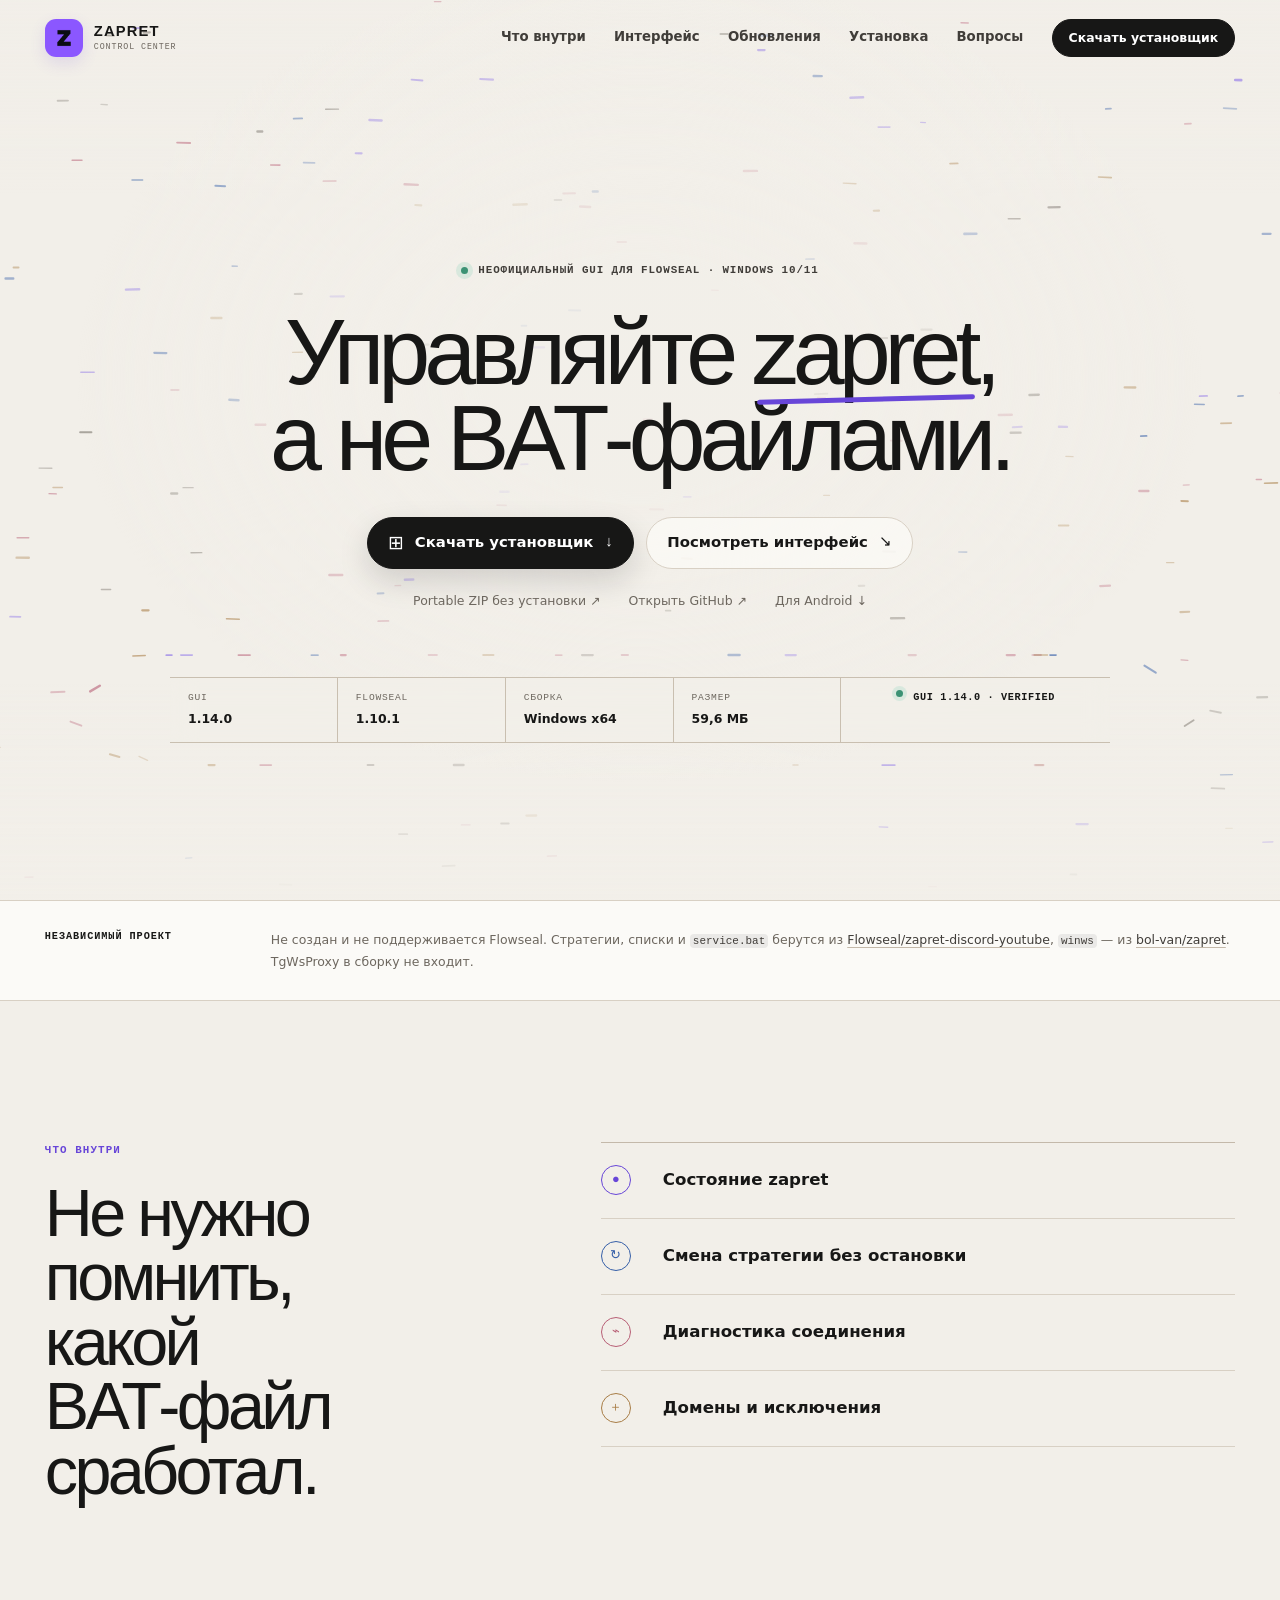
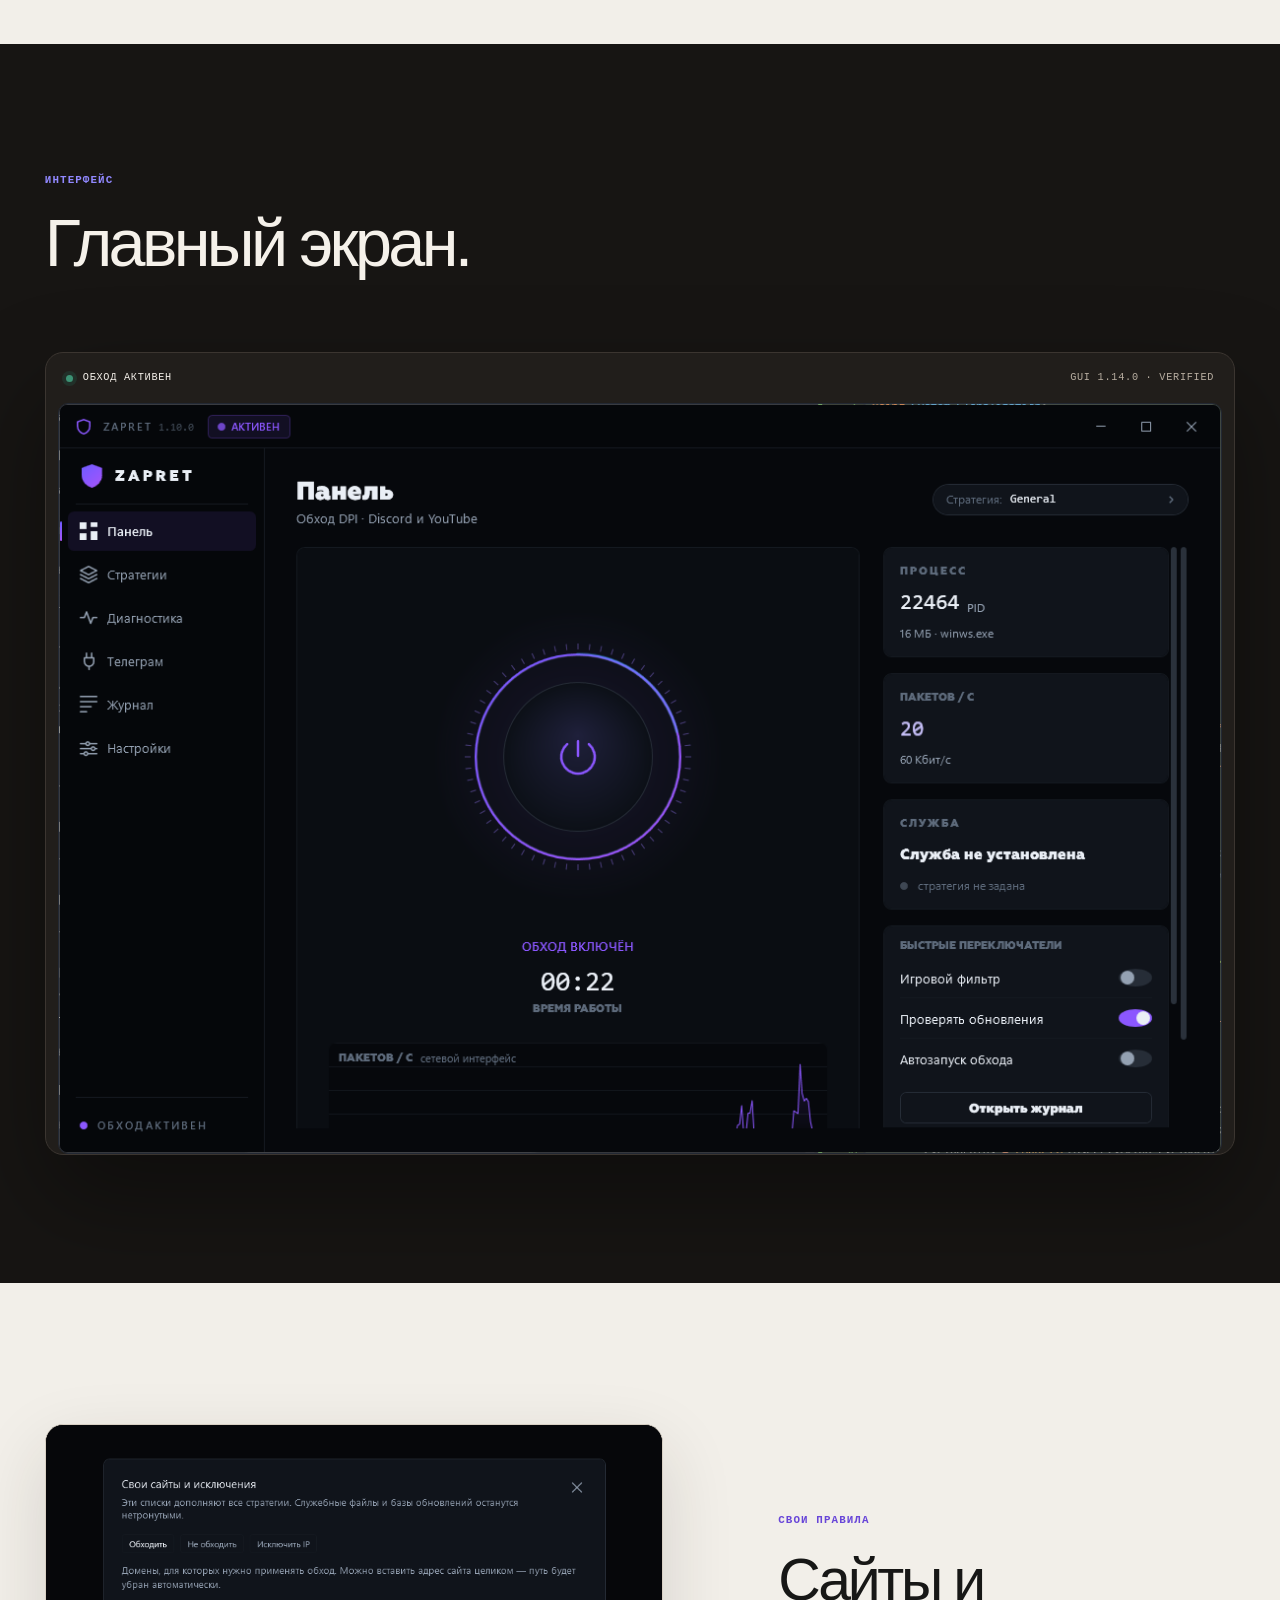
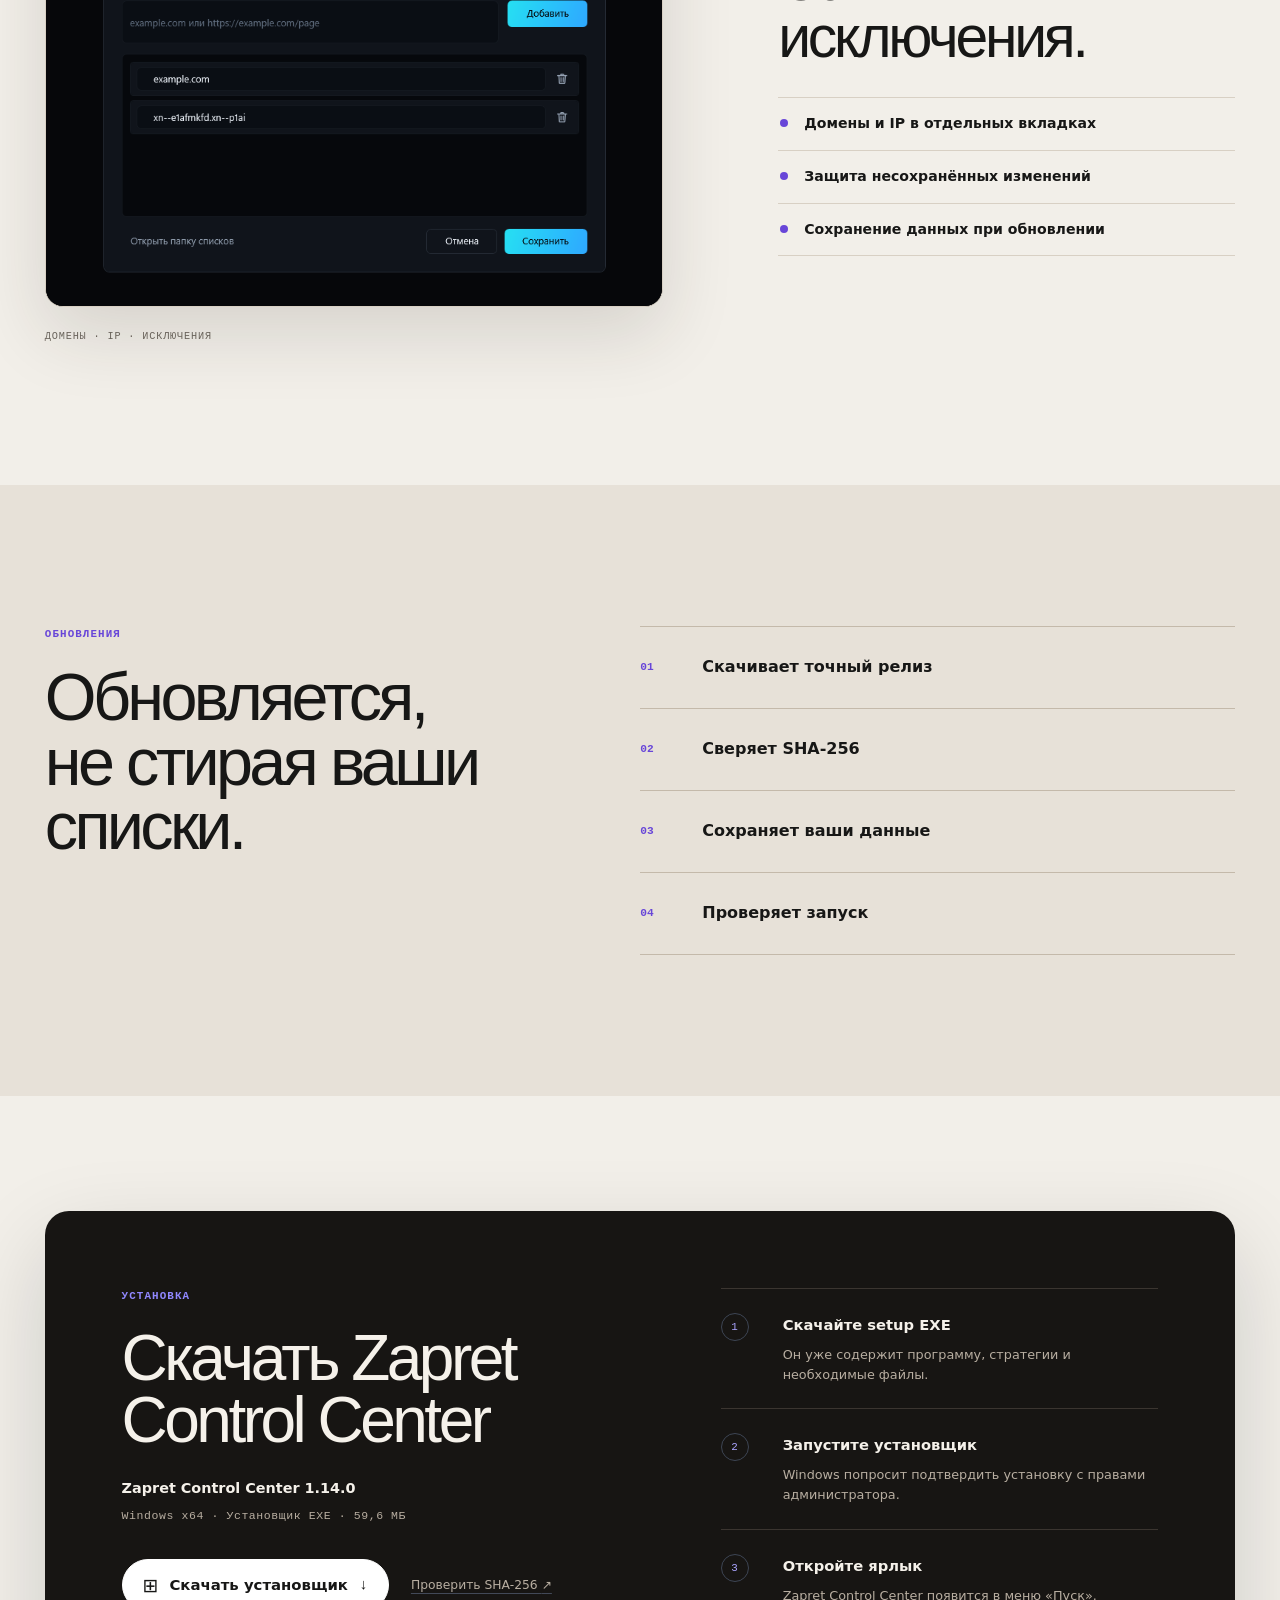
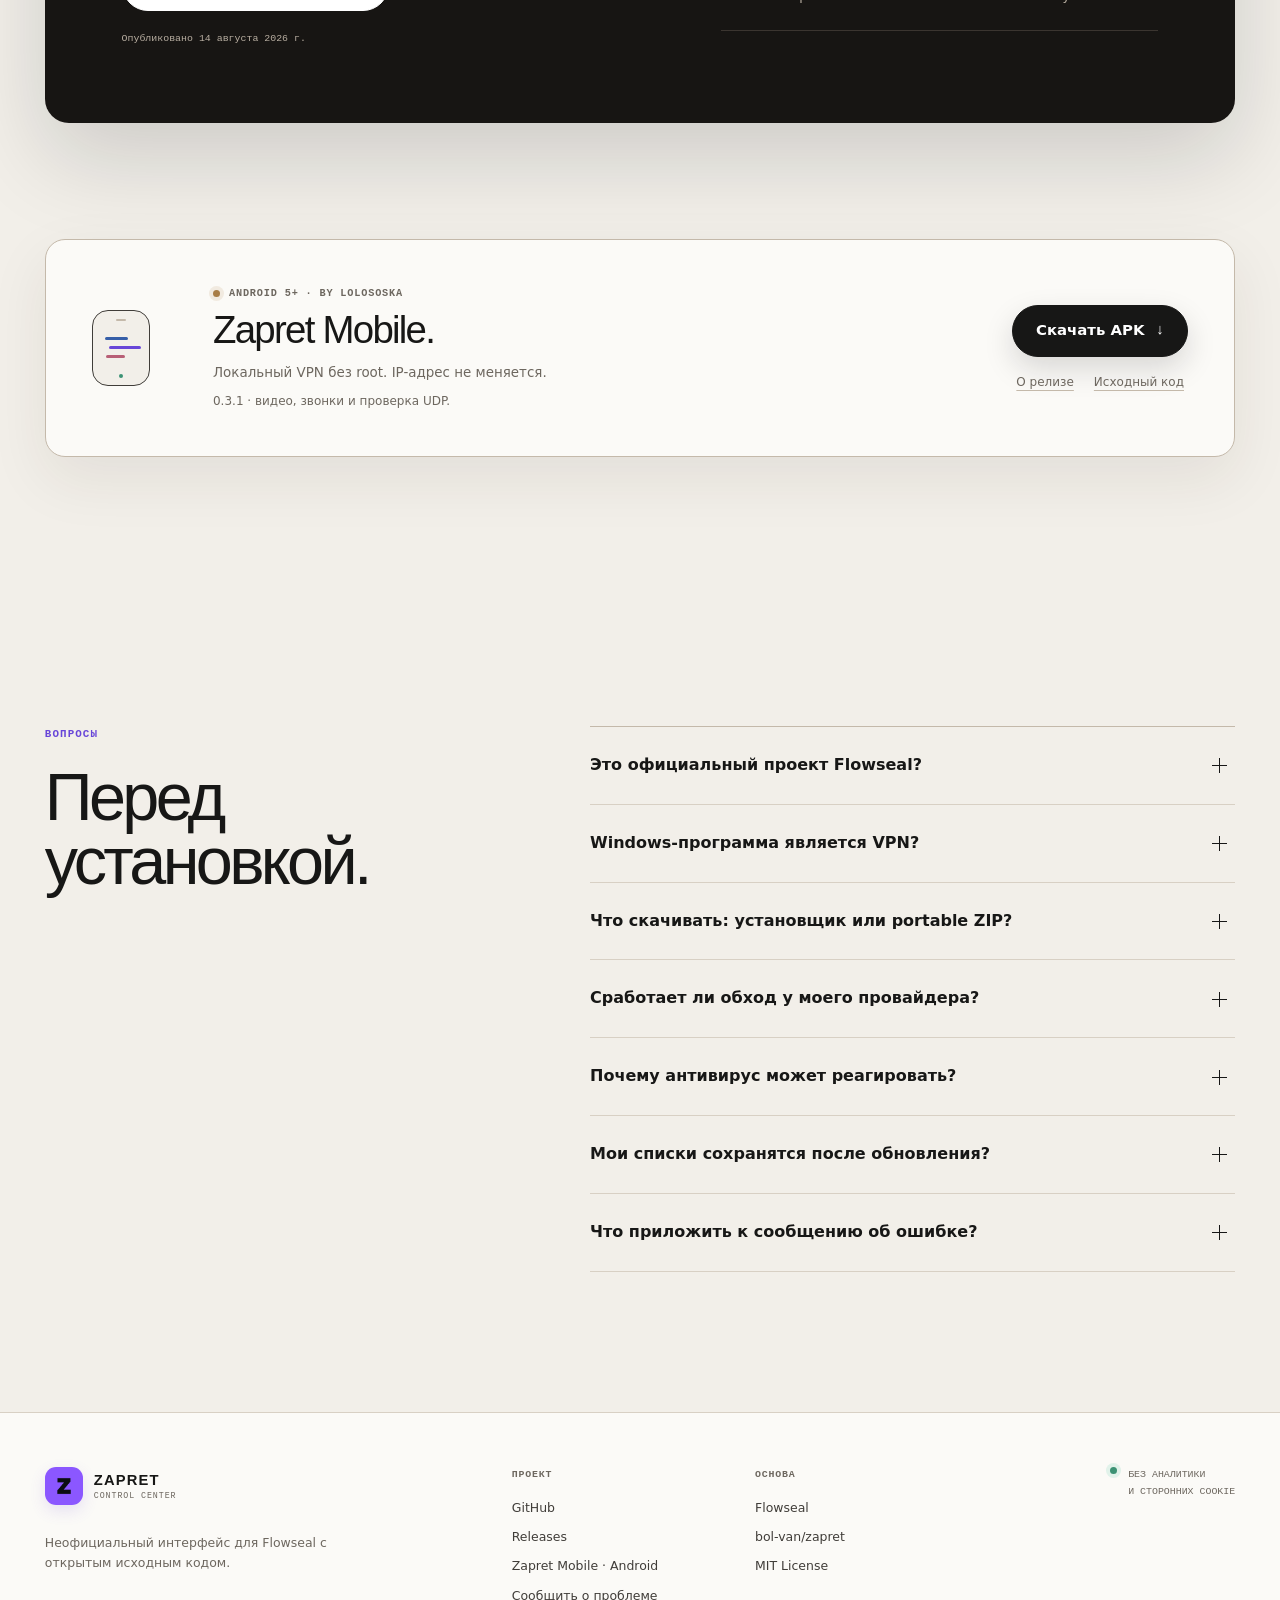
==== commit 45051e0d: "docs(site): publish Zapret Mobile 0.3.1" ====
--- a/site/index.html
+++ b/site/index.html
@@ -265,15 +265,15 @@
           <p class="android-card__status"><i aria-hidden="true"></i> Android 5+ · by lolososka</p>
           <h2 id="android-title">Zapret Mobile.</h2>
           <p class="android-card__description">Локальный VPN без root. IP-адрес не меняется.</p>
-          <p class="android-card__note">0.3.0 · обновления в приложении и автоподбор стратегий.</p>
+          <p class="android-card__note">0.3.1 · видео, звонки и проверка UDP.</p>
         </div>
         <div class="android-card__actions">
-          <a class="button button--primary android-card__button" href="https://github.com/lolososka/zapret-control-center-android/releases/download/android-v0.3.0/zapret-mobile-0.3.0.apk">
+          <a class="button button--primary android-card__button" href="https://github.com/lolososka/zapret-control-center-android/releases/download/android-v0.3.1/zapret-mobile-0.3.1.apk">
             Скачать APK
             <span class="button-arrow" aria-hidden="true">↓</span>
           </a>
           <div class="android-card__links">
-            <a href="https://github.com/lolososka/zapret-control-center-android/releases/tag/android-v0.3.0">О релизе</a>
+            <a href="https://github.com/lolososka/zapret-control-center-android/releases/tag/android-v0.3.1">О релизе</a>
             <a href="https://github.com/lolososka/zapret-control-center-android">Исходный код</a>
           </div>
         </div>
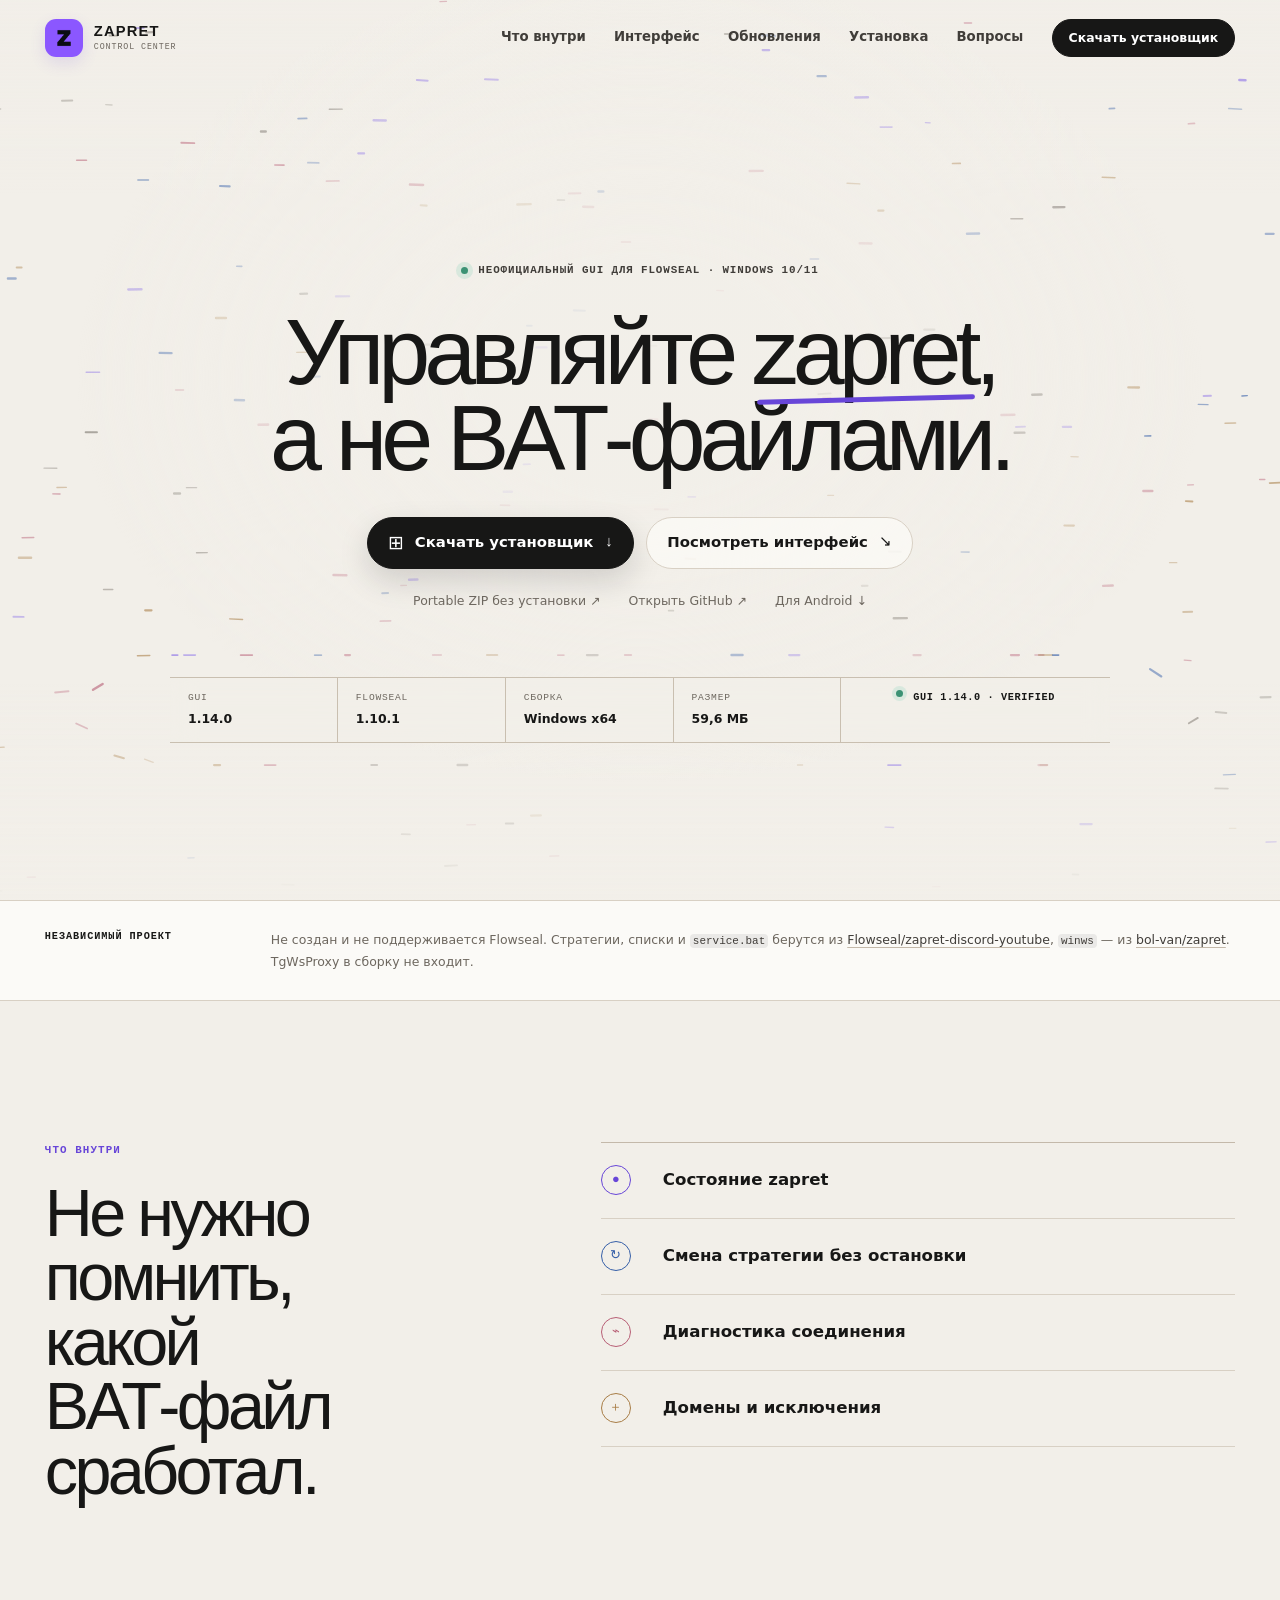
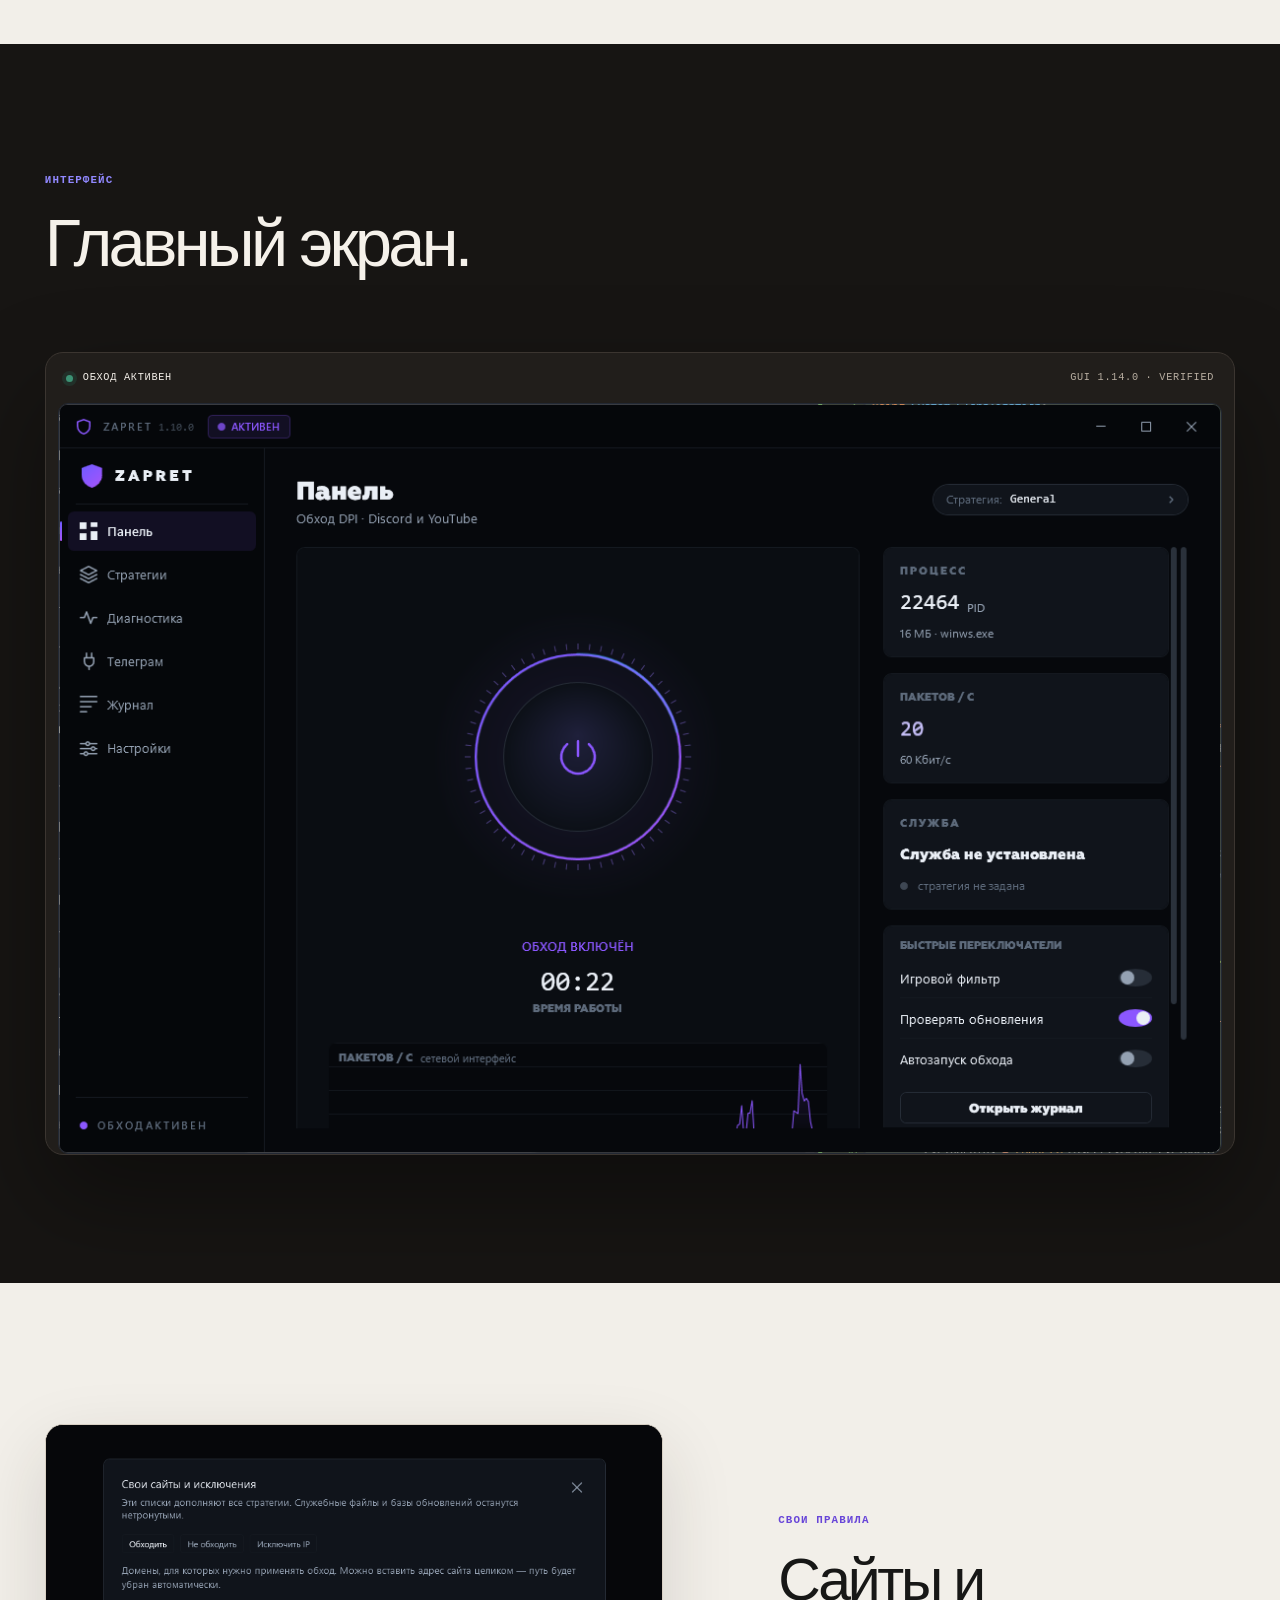
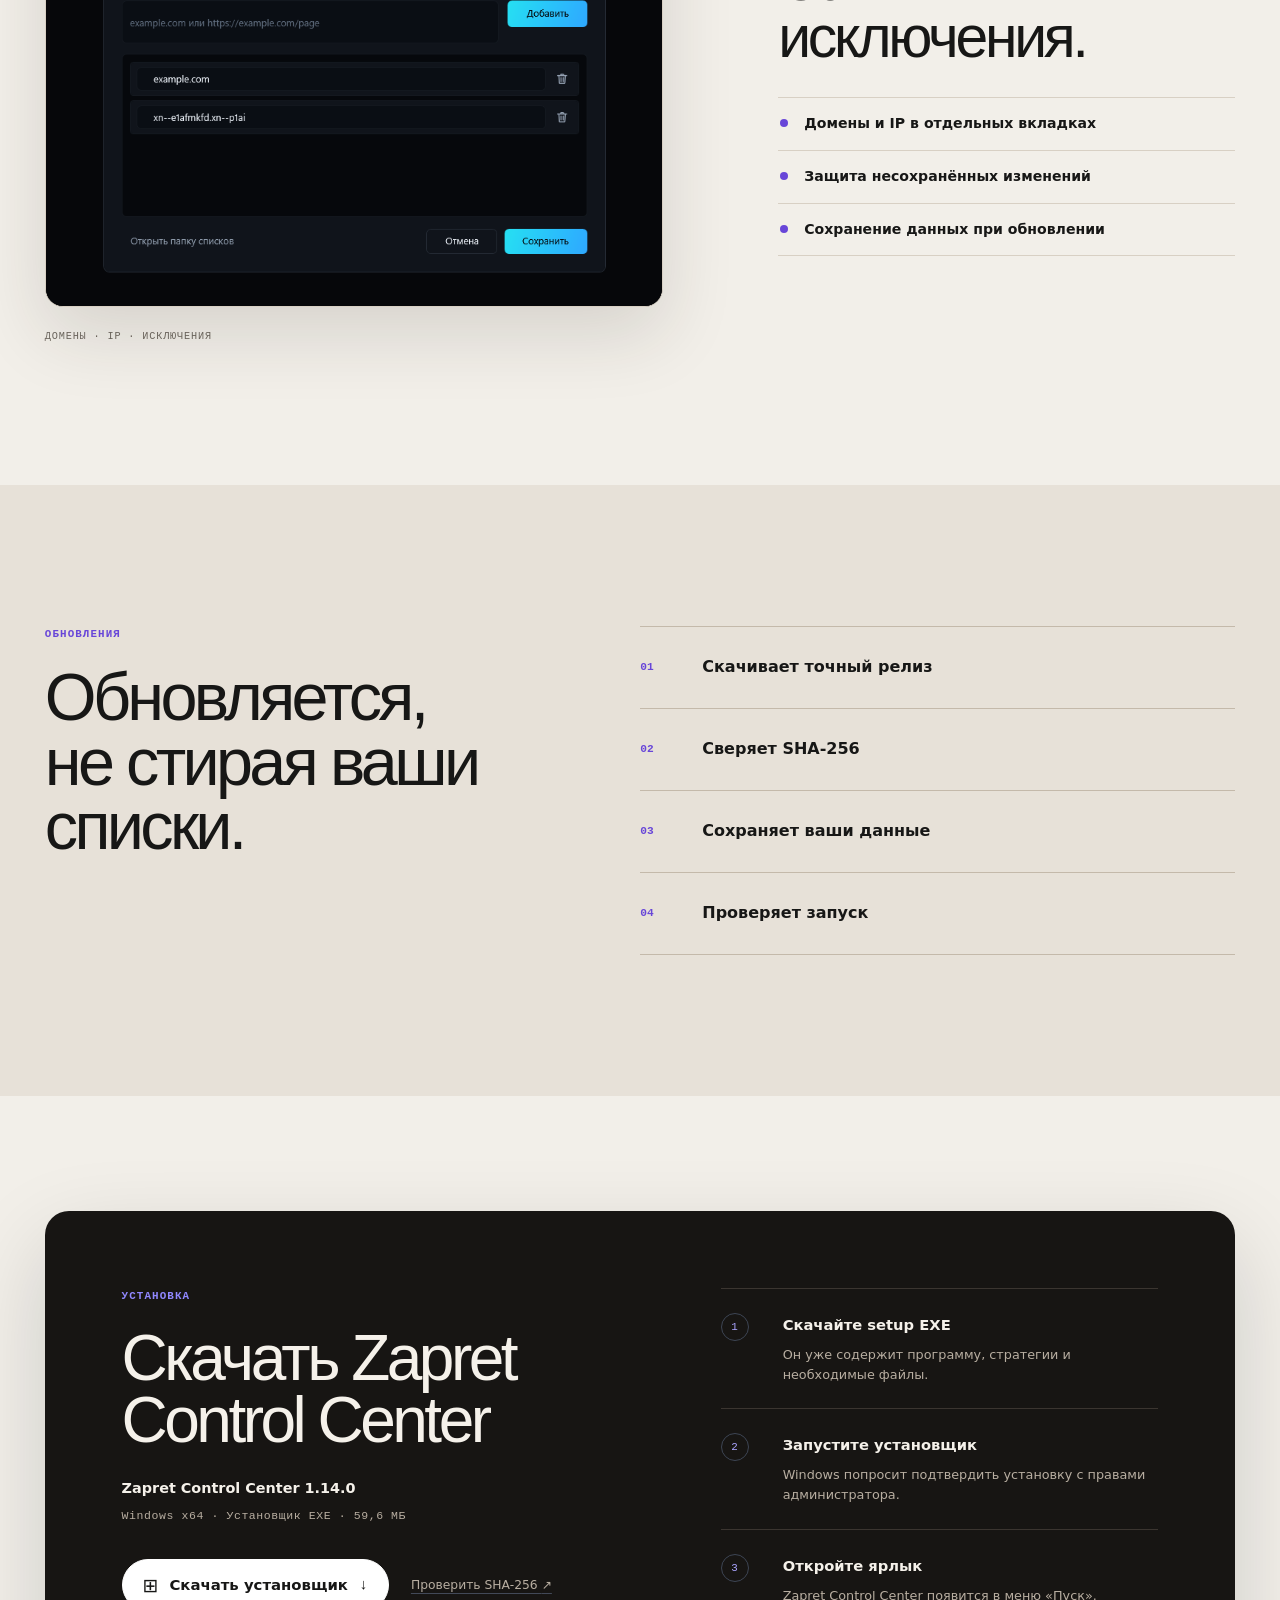
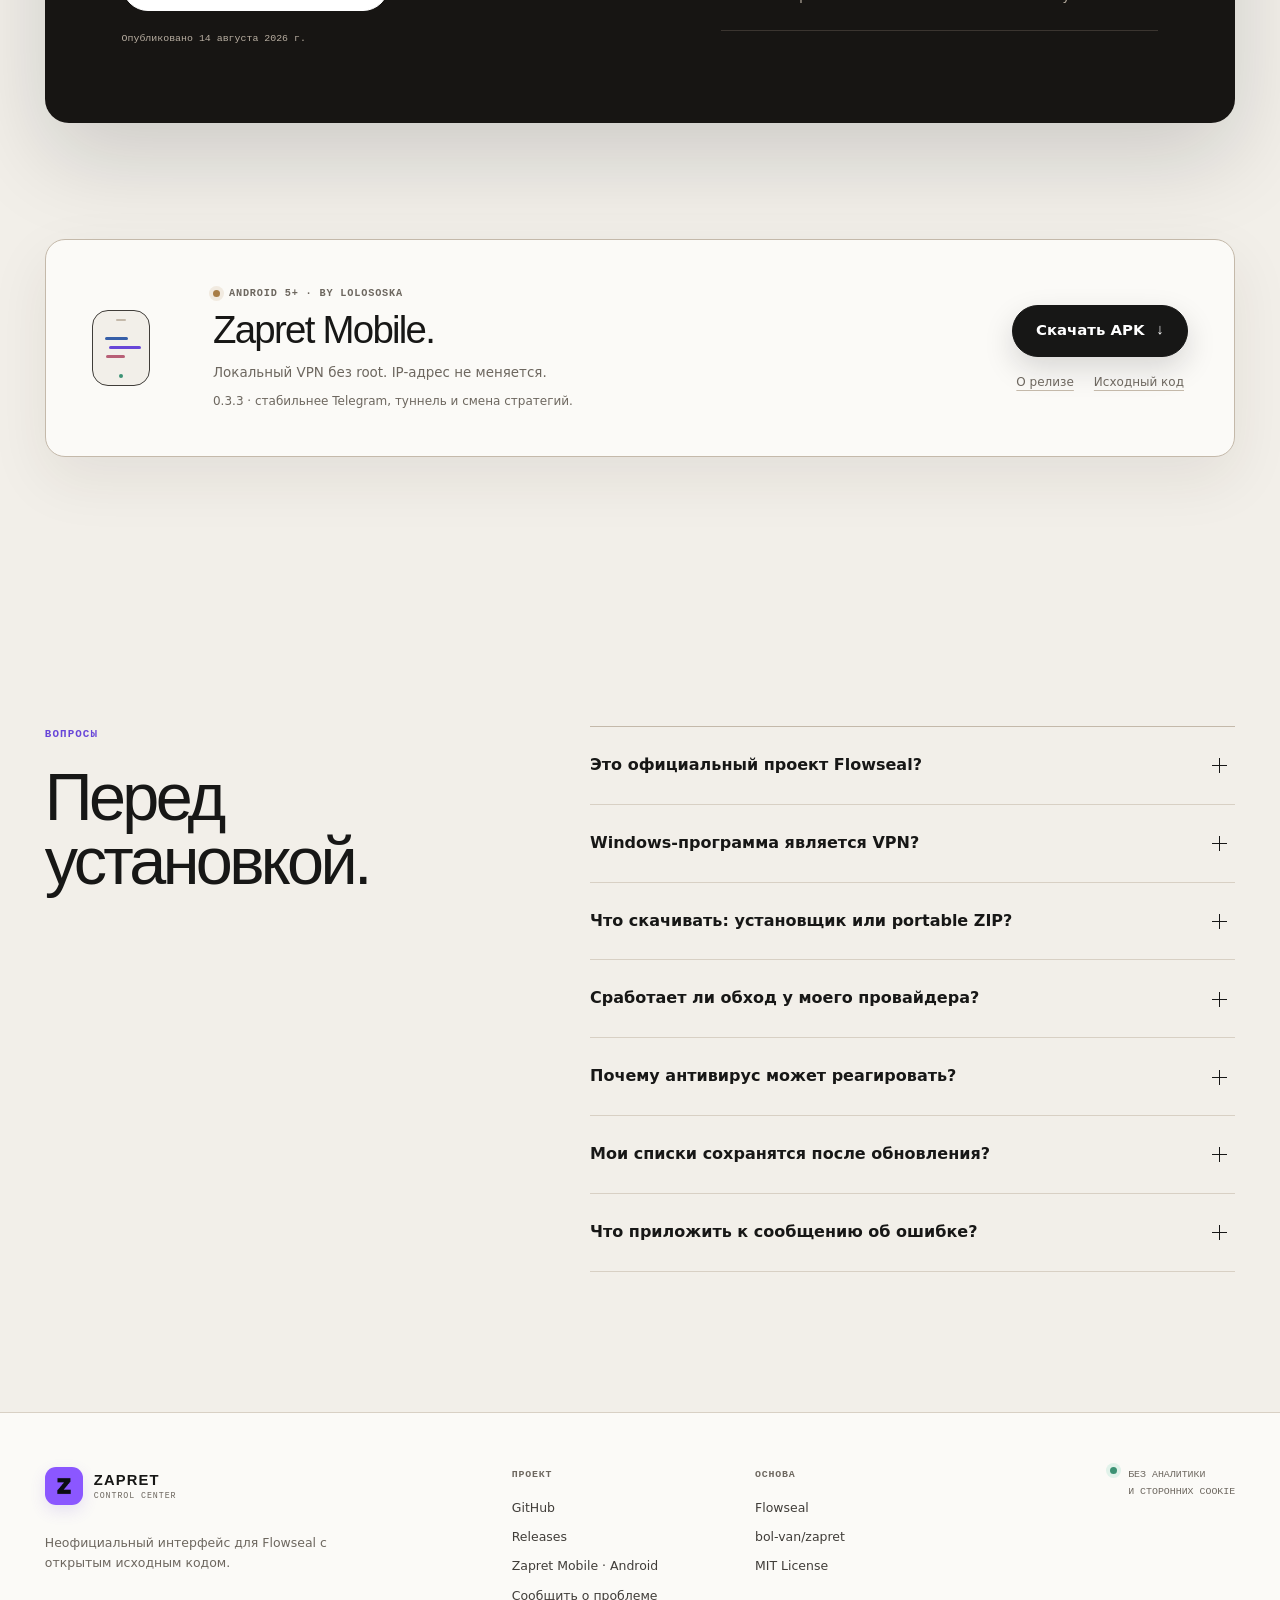
==== commit 7a9fc329: "docs(site): publish Zapret Mobile 0.3.3" ====
--- a/site/index.html
+++ b/site/index.html
@@ -265,15 +265,15 @@
           <p class="android-card__status"><i aria-hidden="true"></i> Android 5+ · by lolososka</p>
           <h2 id="android-title">Zapret Mobile.</h2>
           <p class="android-card__description">Локальный VPN без root. IP-адрес не меняется.</p>
-          <p class="android-card__note">0.3.1 · видео, звонки и проверка UDP.</p>
+          <p class="android-card__note">0.3.3 · стабильнее Telegram, туннель и смена стратегий.</p>
         </div>
         <div class="android-card__actions">
-          <a class="button button--primary android-card__button" href="https://github.com/lolososka/zapret-control-center-android/releases/download/android-v0.3.1/zapret-mobile-0.3.1.apk">
+          <a class="button button--primary android-card__button" href="https://github.com/lolososka/zapret-control-center-android/releases/download/android-v0.3.3/zapret-mobile-0.3.3.apk">
             Скачать APK
             <span class="button-arrow" aria-hidden="true">↓</span>
           </a>
           <div class="android-card__links">
-            <a href="https://github.com/lolososka/zapret-control-center-android/releases/tag/android-v0.3.1">О релизе</a>
+            <a href="https://github.com/lolososka/zapret-control-center-android/releases/tag/android-v0.3.3">О релизе</a>
             <a href="https://github.com/lolososka/zapret-control-center-android">Исходный код</a>
           </div>
         </div>
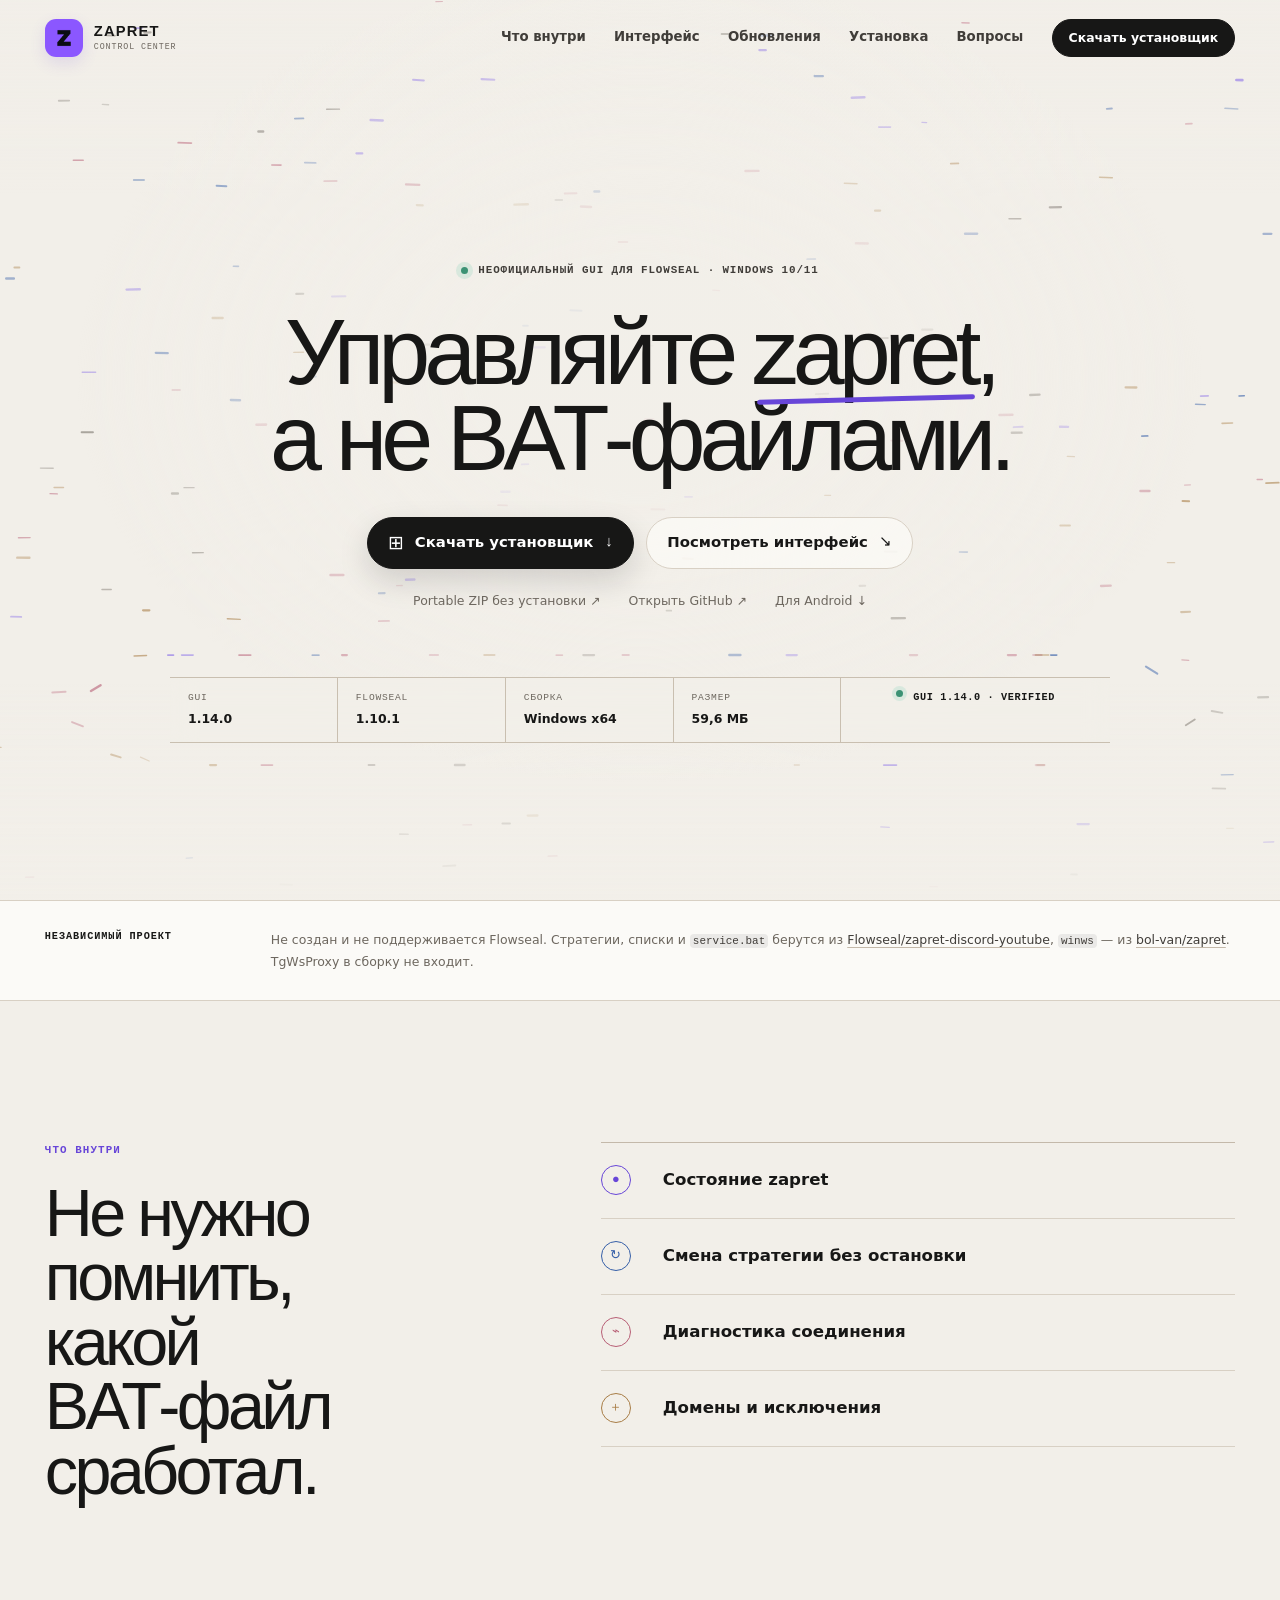
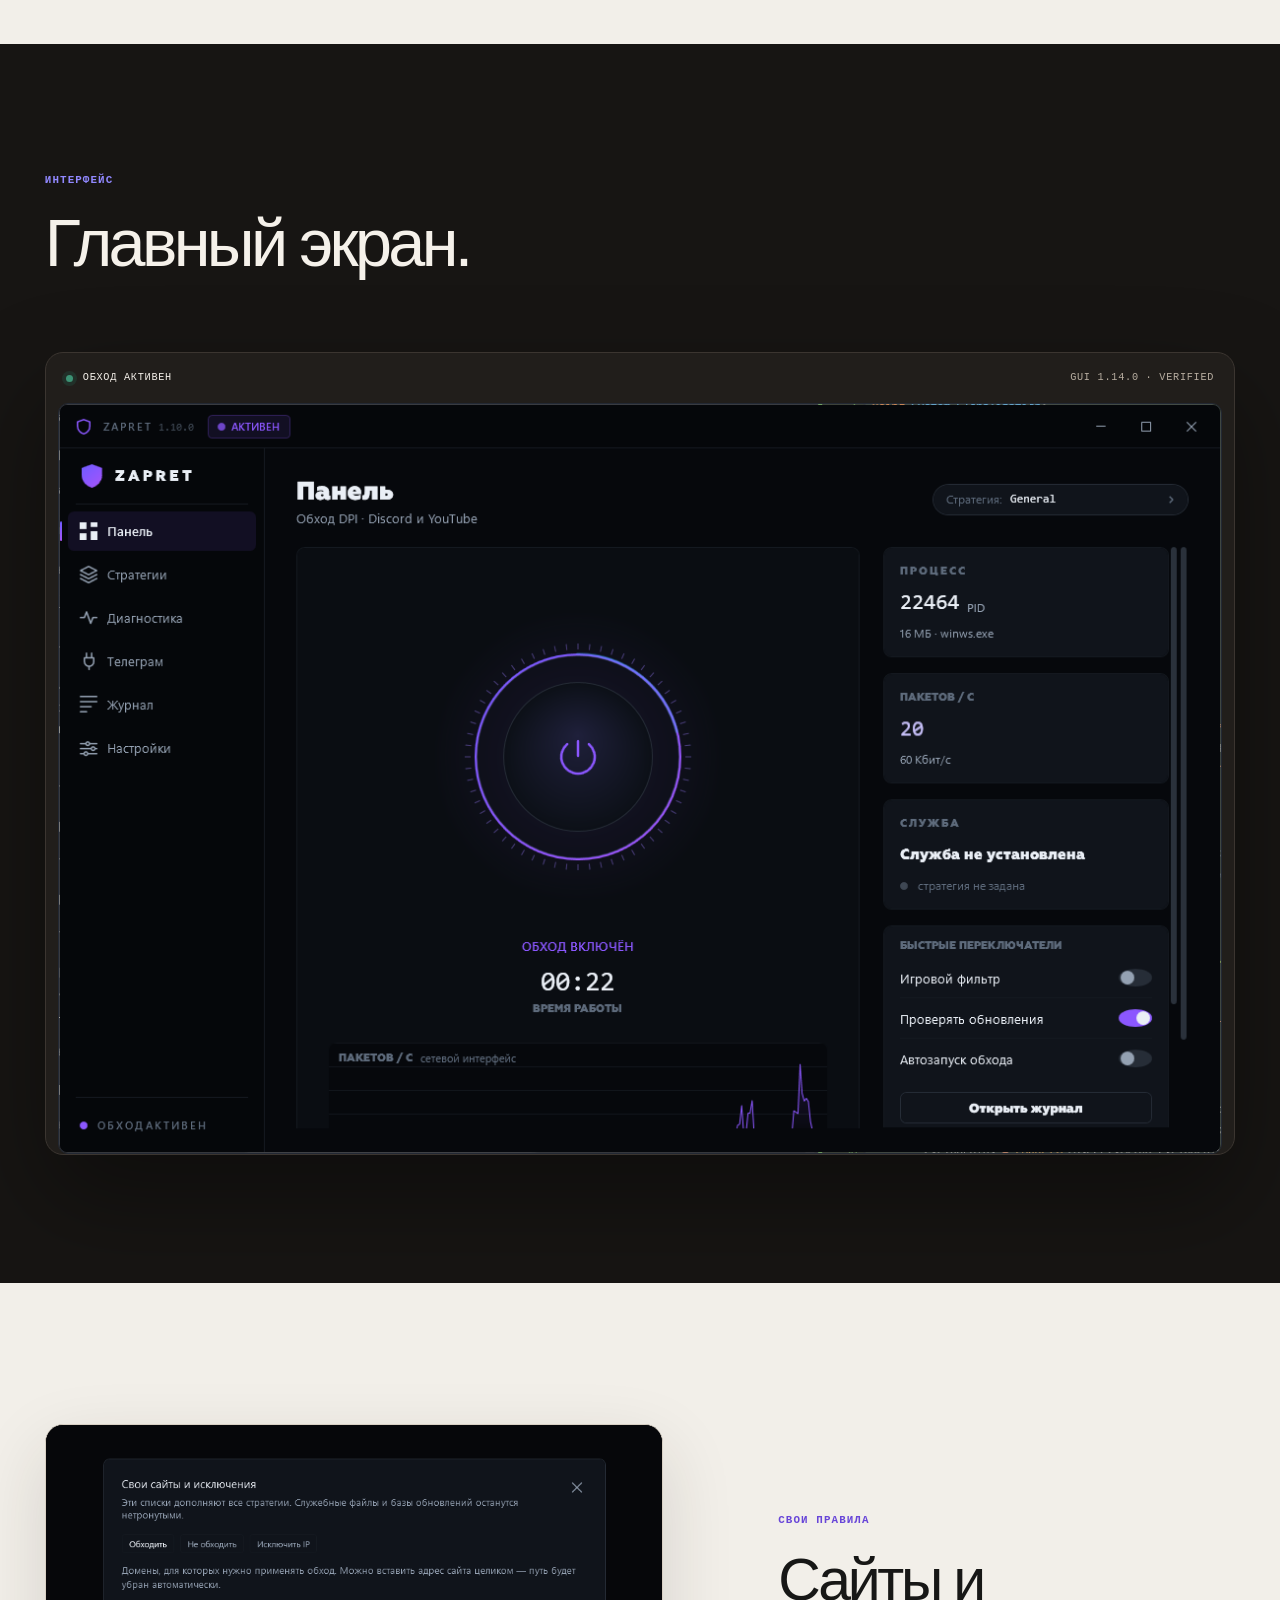
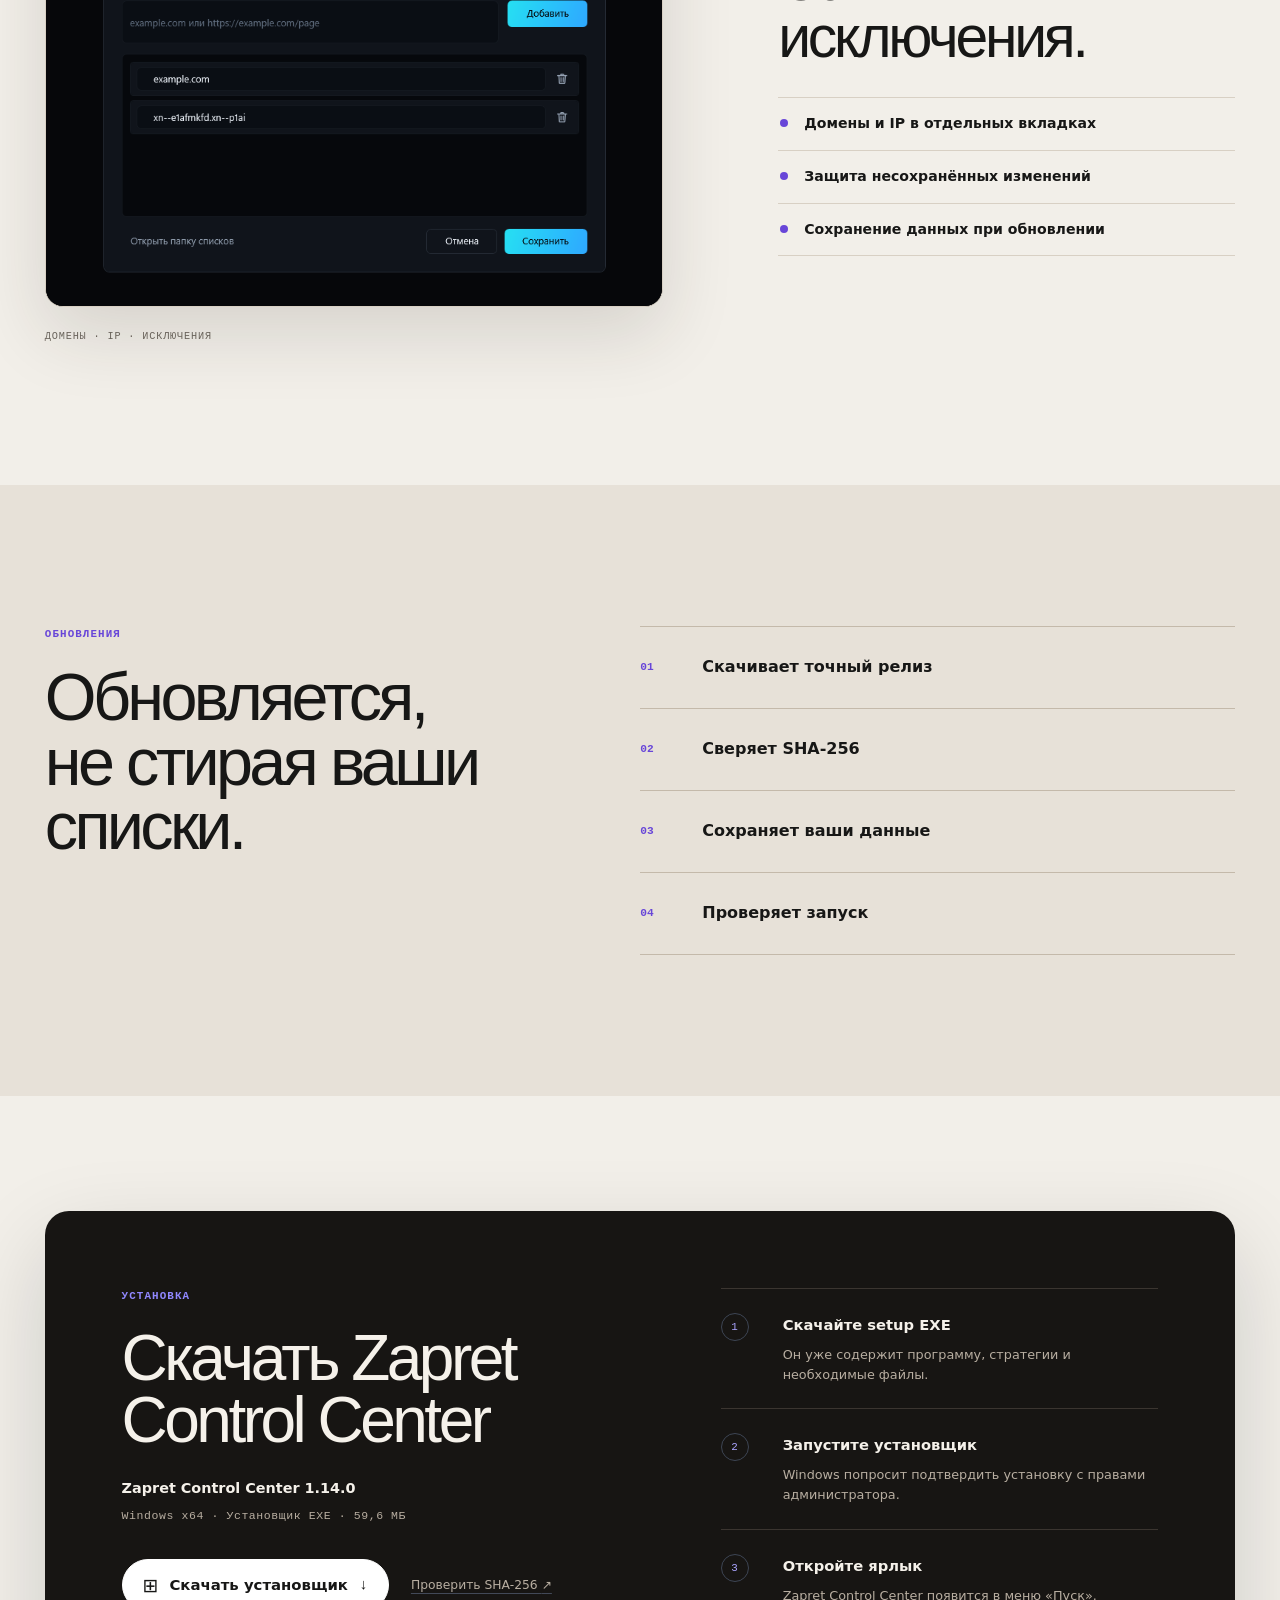
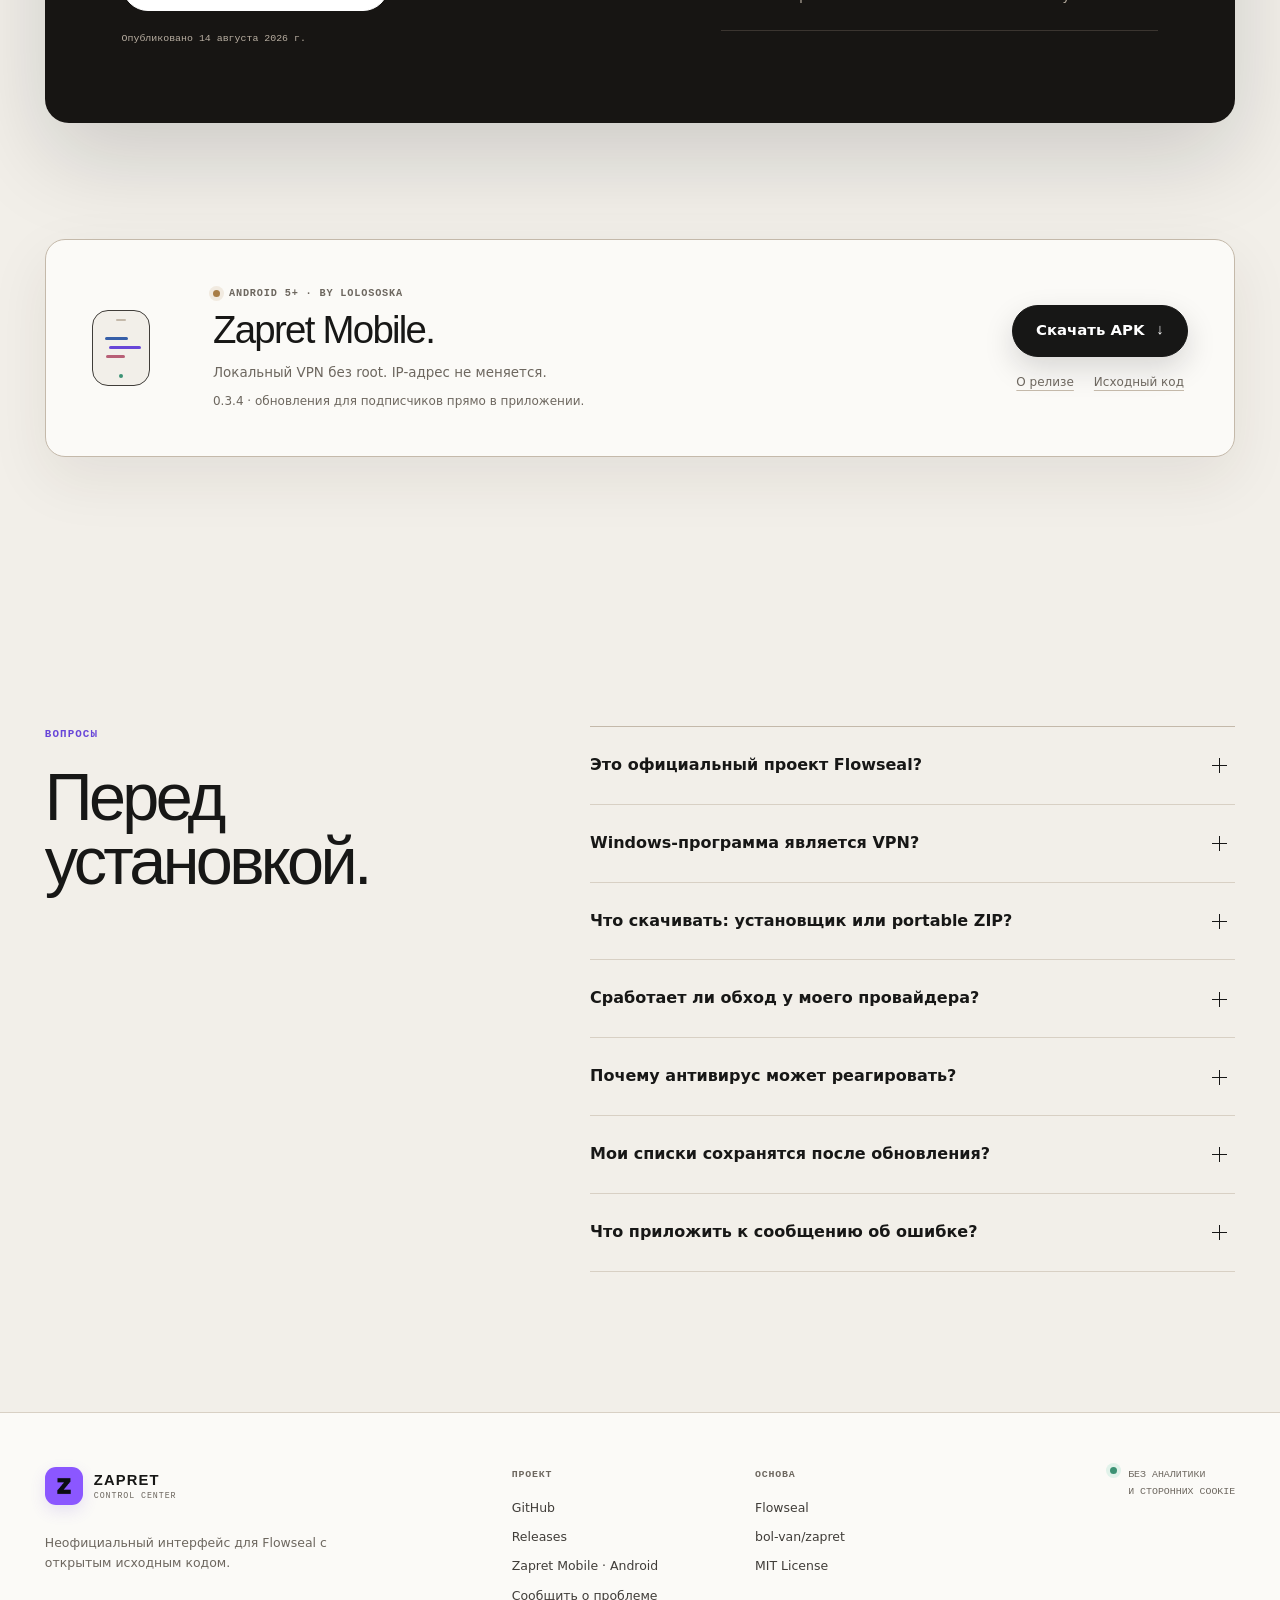
==== commit a131d31e: "docs(site): publish mobile 0.3.4 and GUI 1.14.1" ====
--- a/site/index.html
+++ b/site/index.html
@@ -23,7 +23,7 @@
     "name": "Zapret Control Center",
     "applicationCategory": "UtilitiesApplication",
     "operatingSystem": "Windows 10, Windows 11",
-    "softwareVersion": "1.14.0",
+    "softwareVersion": "1.14.1",
     "description": "Неофициальный графический интерфейс для Flowseal/zapret-discord-youtube.",
     "downloadUrl": "https://github.com/lolososka/zapret-discord-youtube/releases/latest",
     "codeRepository": "https://github.com/lolososka/zapret-discord-youtube",
@@ -124,11 +124,11 @@
         </div>
 
         <div class="release-line" aria-live="polite" data-field-quiet>
-          <div><span>GUI</span><strong data-gui-version>1.14.0</strong></div>
-          <div><span>Flowseal</span><strong data-flowseal-version>1.10.1</strong></div>
+          <div><span>GUI</span><strong data-gui-version>1.14.1</strong></div>
+          <div><span>Flowseal</span><strong data-flowseal-version>1.10.3</strong></div>
           <div><span>Сборка</span><strong>Windows x64</strong></div>
           <div><span>Размер</span><strong data-download-size>59,6 МБ</strong></div>
-          <div class="release-line__state"><i aria-hidden="true"></i><strong data-release-state>GUI 1.14.0 · VERIFIED</strong></div>
+          <div class="release-line__state"><i aria-hidden="true"></i><strong data-release-state>GUI 1.14.1 · VERIFIED</strong></div>
         </div>
       </div>
 
@@ -184,7 +184,7 @@
         <figure class="app-frame">
           <div class="app-frame__bar">
             <span><i></i> Обход активен</span>
-            <span data-release-state>GUI 1.14.0 · VERIFIED</span>
+            <span data-release-state>GUI 1.14.1 · VERIFIED</span>
           </div>
           <div class="app-frame__screen">
             <img src="./assets/dashboard.png" alt="Главный экран Zapret Control Center с выбранной стратегией и показателями трафика" width="1180" height="760">
@@ -233,7 +233,7 @@
         <div class="install-copy">
           <p class="section-label">Установка</p>
           <h2>Скачать Zapret<br>Control Center</h2>
-          <strong class="install-version" data-release-title>Zapret Control Center 1.14.0</strong>
+          <strong class="install-version" data-release-title>Zapret Control Center 1.14.1</strong>
           <p data-release-meta>Windows x64 · Установщик EXE · 59,6 МБ</p>
           <div class="install-actions">
             <a class="button button--primary button--light" href="https://github.com/lolososka/zapret-discord-youtube/releases/latest" data-download-link>
@@ -265,15 +265,15 @@
           <p class="android-card__status"><i aria-hidden="true"></i> Android 5+ · by lolososka</p>
           <h2 id="android-title">Zapret Mobile.</h2>
           <p class="android-card__description">Локальный VPN без root. IP-адрес не меняется.</p>
-          <p class="android-card__note">0.3.3 · стабильнее Telegram, туннель и смена стратегий.</p>
+          <p class="android-card__note">0.3.4 · обновления для подписчиков прямо в приложении.</p>
         </div>
         <div class="android-card__actions">
-          <a class="button button--primary android-card__button" href="https://github.com/lolososka/zapret-control-center-android/releases/download/android-v0.3.3/zapret-mobile-0.3.3.apk">
+          <a class="button button--primary android-card__button" href="https://github.com/lolososka/zapret-control-center-android/releases/download/android-v0.3.4/zapret-mobile-0.3.4.apk">
             Скачать APK
             <span class="button-arrow" aria-hidden="true">↓</span>
           </a>
           <div class="android-card__links">
-            <a href="https://github.com/lolososka/zapret-control-center-android/releases/tag/android-v0.3.3">О релизе</a>
+            <a href="https://github.com/lolososka/zapret-control-center-android/releases/tag/android-v0.3.4">О релизе</a>
             <a href="https://github.com/lolososka/zapret-control-center-android">Исходный код</a>
           </div>
         </div>
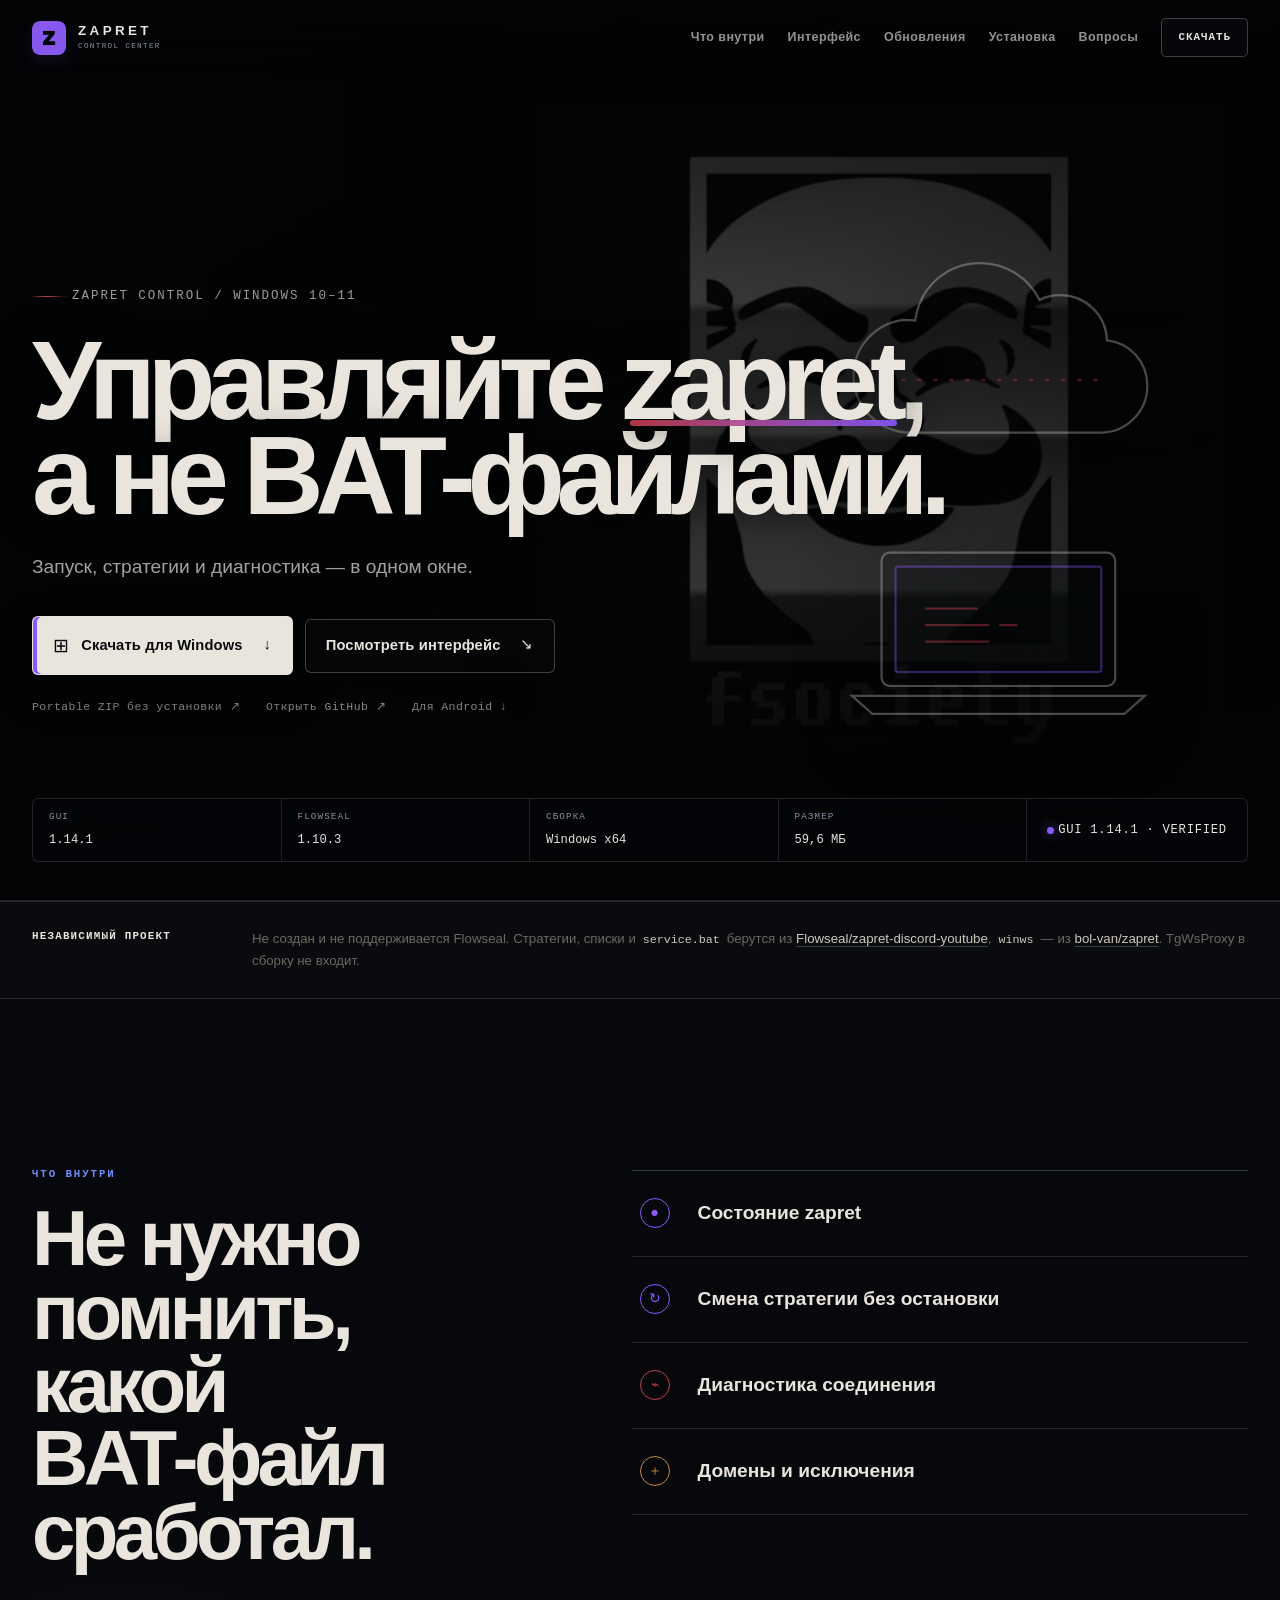
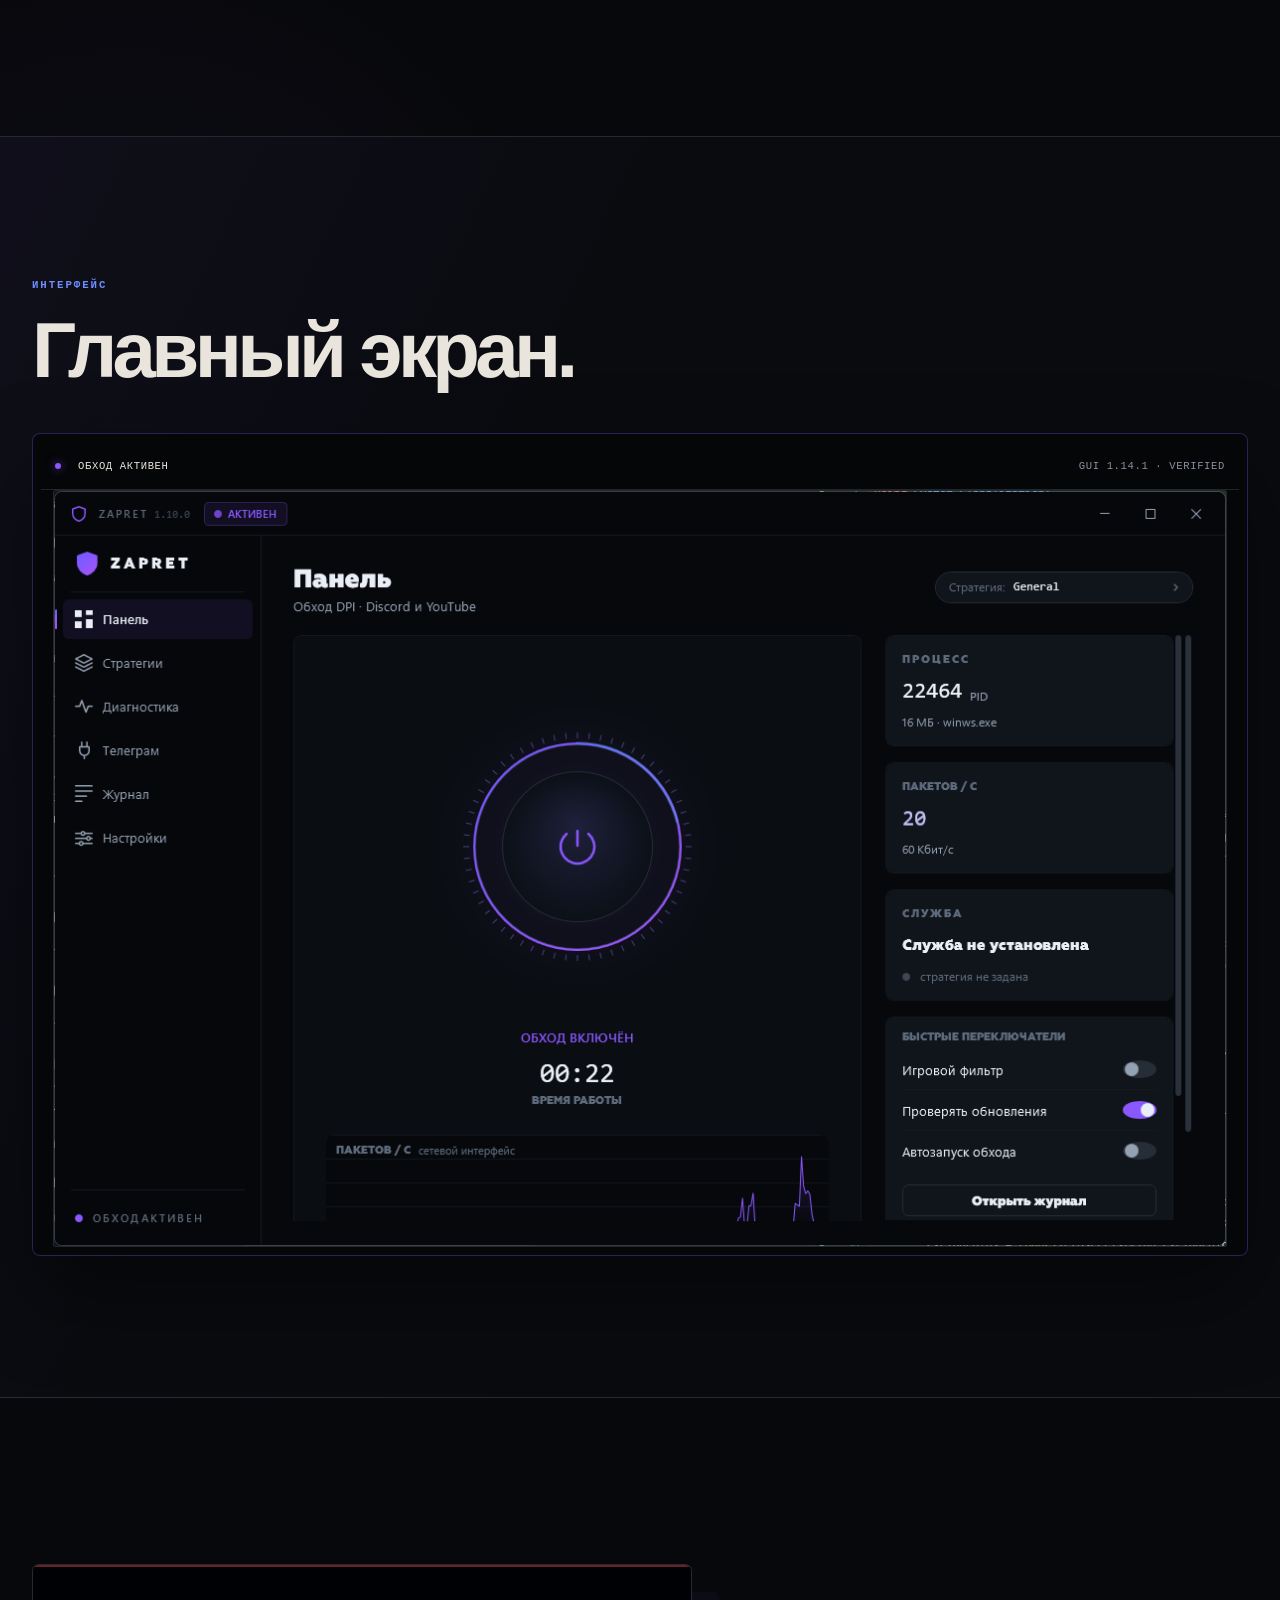
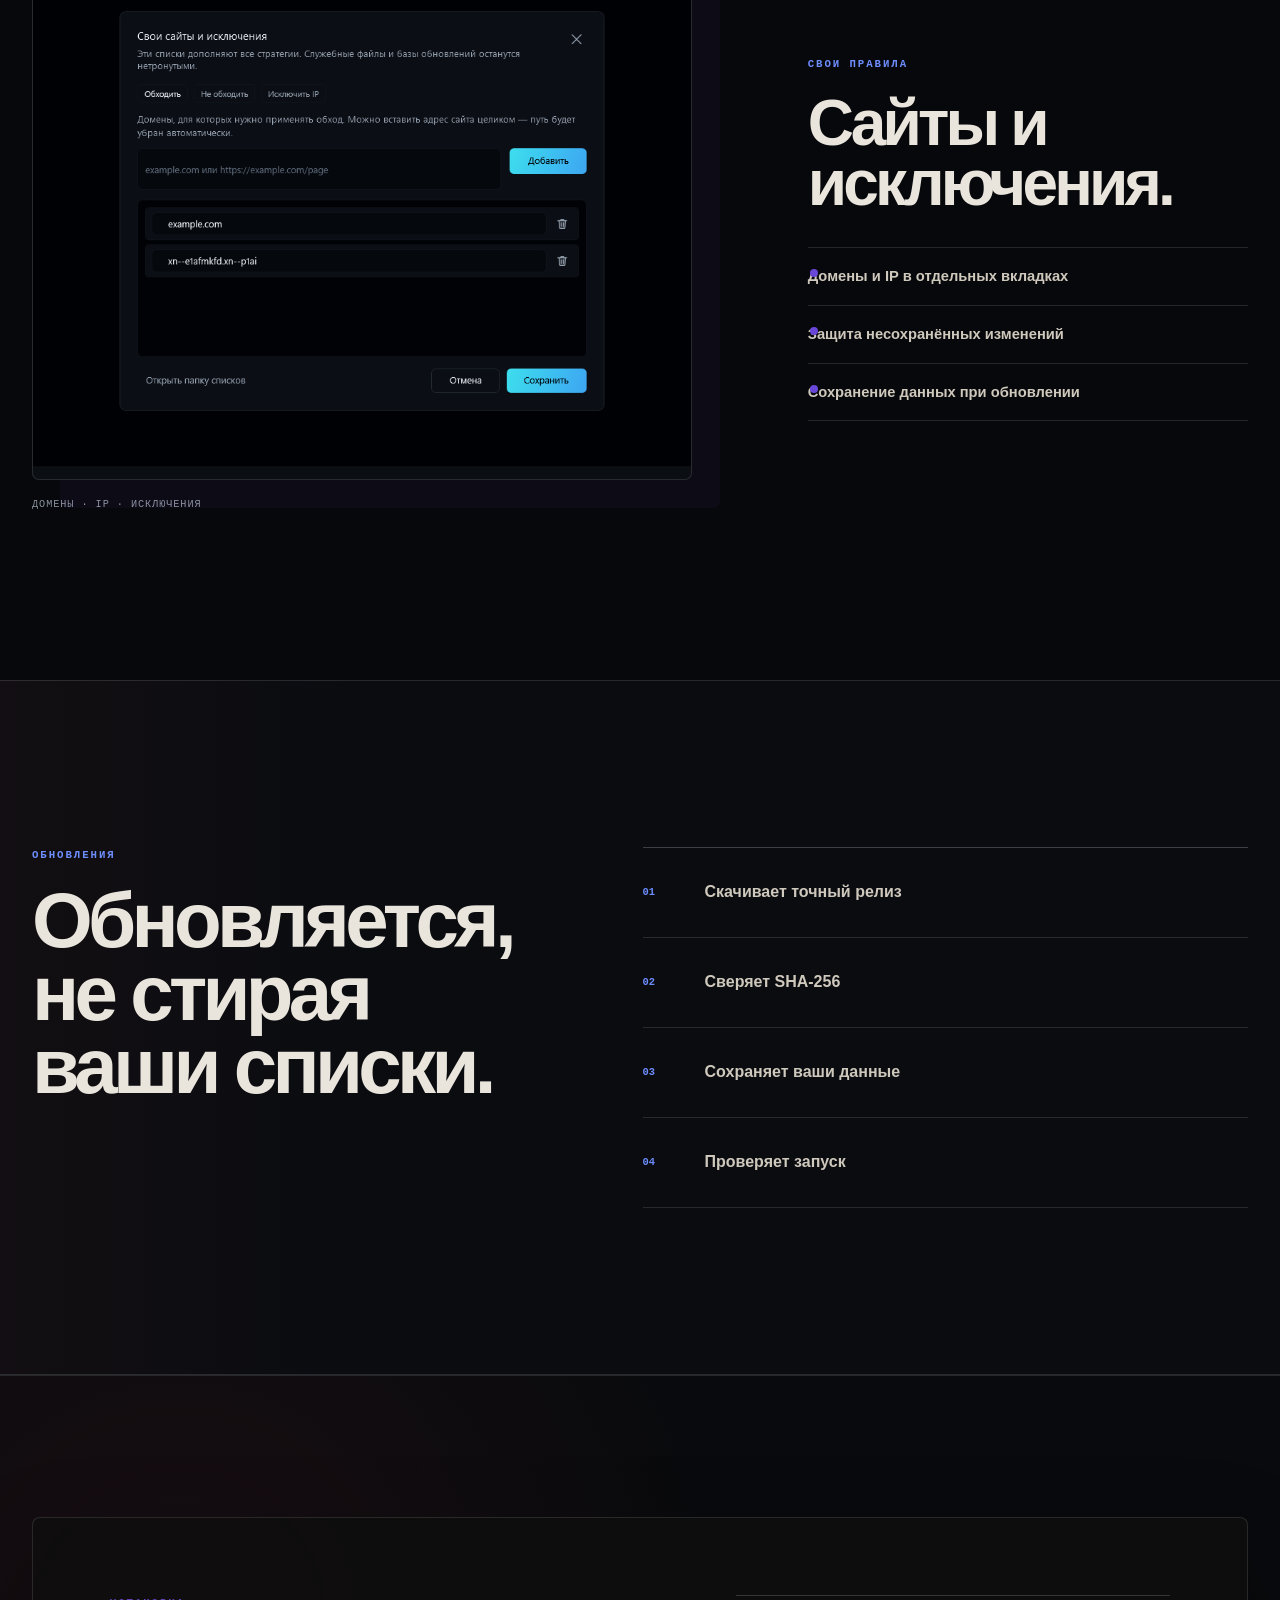
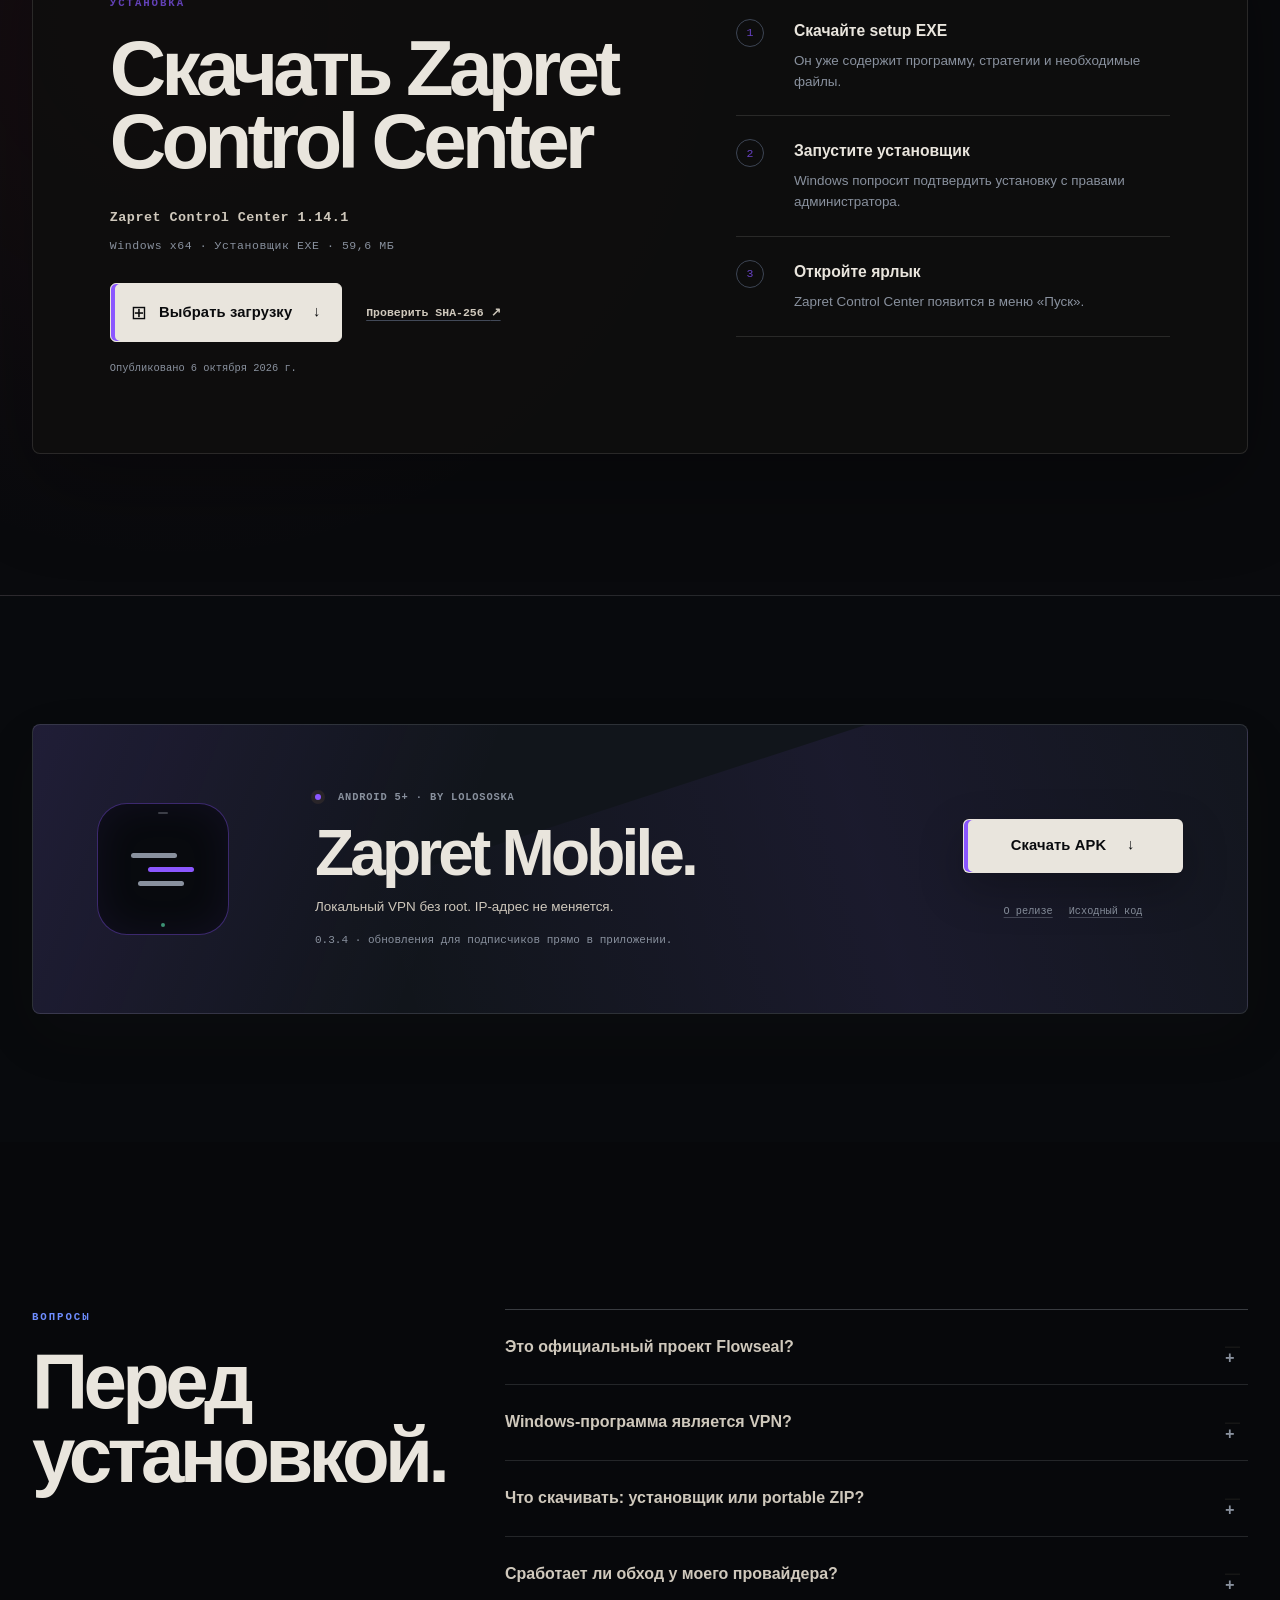
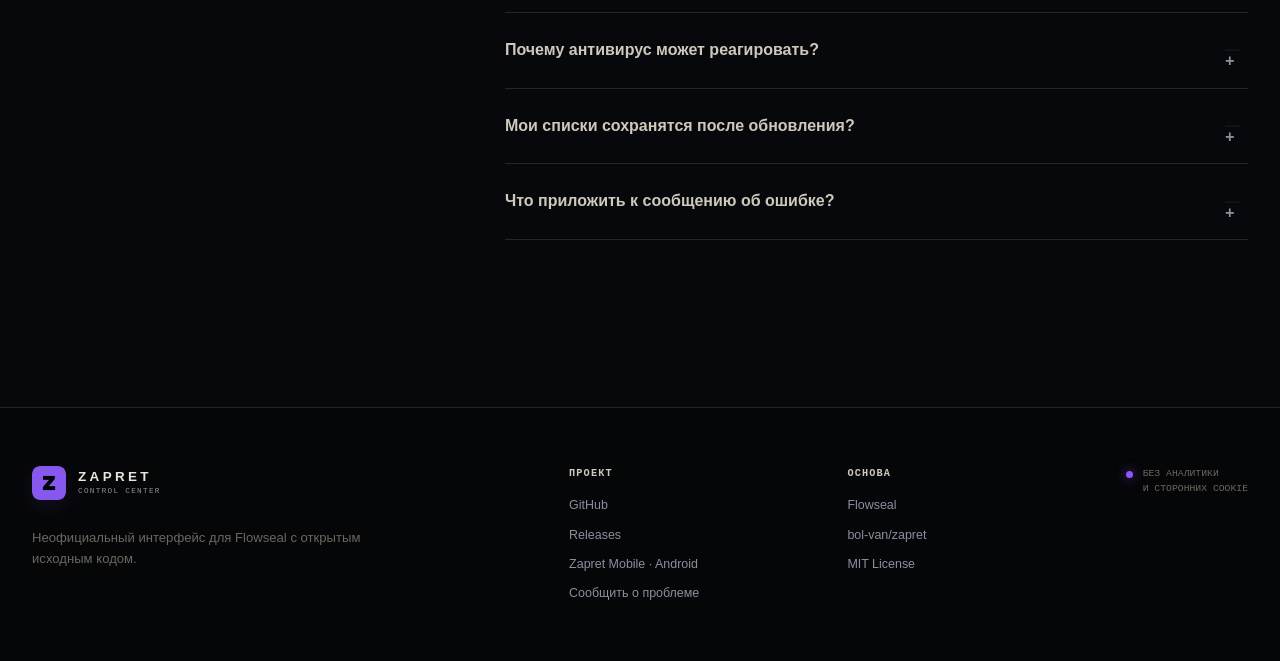
==== commit a2e1d232: "feat(site): add cinematic fsociety landing" ====
--- a/site/index.html
+++ b/site/index.html
@@ -3,8 +3,8 @@
 <head>
   <meta charset="utf-8">
   <meta name="viewport" content="width=device-width, initial-scale=1">
-  <meta name="theme-color" content="#f2efe9">
-  <meta name="color-scheme" content="light">
+  <meta name="theme-color" content="#07080b">
+  <meta name="color-scheme" content="dark">
   <meta name="description" content="Zapret Control Center — неофициальный интерфейс для Flowseal/zapret-discord-youtube: запуск, смена стратегий, диагностика и безопасные обновления в одной Windows-программе.">
   <meta property="og:type" content="website">
   <meta property="og:locale" content="ru_RU">
@@ -12,9 +12,13 @@
   <meta property="og:title" content="Zapret Control Center">
   <meta property="og:description" content="Управляйте zapret, меняйте стратегии и проверяйте соединение без ручной работы с BAT‑файлами.">
   <meta property="og:url" content="https://lolososka.github.io/zapret-discord-youtube/">
+  <meta property="og:image" content="https://lolososka.github.io/zapret-discord-youtube/assets/fsociety-globe.jpg">
+  <meta name="twitter:card" content="summary_large_image">
   <link rel="canonical" href="https://lolososka.github.io/zapret-discord-youtube/">
   <link rel="icon" href="./assets/favicon.ico" sizes="any">
+  <link rel="preload" as="image" href="./assets/fsociety-mask.jpg" fetchpriority="high">
   <link rel="stylesheet" href="./styles.css?v=8">
+  <link rel="stylesheet" href="./signal.css?v=2">
   <title>Zapret Control Center — GUI для Flowseal</title>
   <script type="application/ld+json">
   {
@@ -33,40 +37,52 @@
   <!-- RELEASE_DATA_START -->
   <script type="application/json" id="release-data">
   {
-    "tag_name": "gui-v1.14.0-flowseal-v1.10.1-u47da17f80ad3",
-    "name": "Zapret Control Center v1.14.0 + Flowseal v1.10.1",
-    "published_at": "2026-08-14T00:42:08Z",
-    "html_url": "https://github.com/lolososka/zapret-discord-youtube/releases/tag/gui-v1.14.0-flowseal-v1.10.1-u47da17f80ad3",
+    "tag_name": "gui-v1.14.1-flowseal-v1.10.3-ueb16c1419057",
+    "name": "Zapret Control Center v1.14.1 + Flowseal v1.10.3",
+    "published_at": "2026-10-06T00:06:06Z",
+    "html_url": "https://github.com/lolososka/zapret-discord-youtube/releases/tag/gui-v1.14.1-flowseal-v1.10.3-ueb16c1419057",
     "draft": false,
     "prerelease": false,
     "assets": [
       {
         "name": "SHA256SUMS.txt",
         "size": 332,
-        "browser_download_url": "https://github.com/lolososka/zapret-discord-youtube/releases/download/gui-v1.14.0-flowseal-v1.10.1-u47da17f80ad3/SHA256SUMS.txt"
+        "browser_download_url": "https://github.com/lolososka/zapret-discord-youtube/releases/download/gui-v1.14.1-flowseal-v1.10.3-ueb16c1419057/SHA256SUMS.txt"
       },
       {
-        "name": "zapret-control-center-1.14.0-flowseal-1.10.1-win-x64.zip",
-        "size": 62418411,
-        "browser_download_url": "https://github.com/lolososka/zapret-discord-youtube/releases/download/gui-v1.14.0-flowseal-v1.10.1-u47da17f80ad3/zapret-control-center-1.14.0-flowseal-1.10.1-win-x64.zip"
+        "name": "zapret-control-center-1.14.1-flowseal-1.10.3-win-x64.zip",
+        "size": 62437812,
+        "browser_download_url": "https://github.com/lolososka/zapret-discord-youtube/releases/download/gui-v1.14.1-flowseal-v1.10.3-ueb16c1419057/zapret-control-center-1.14.1-flowseal-1.10.3-win-x64.zip"
       },
       {
-        "name": "zapret-control-center-setup-1.14.0-flowseal-1.10.1-win-x64.exe",
-        "size": 62463193,
-        "browser_download_url": "https://github.com/lolososka/zapret-discord-youtube/releases/download/gui-v1.14.0-flowseal-v1.10.1-u47da17f80ad3/zapret-control-center-setup-1.14.0-flowseal-1.10.1-win-x64.exe"
+        "name": "zapret-control-center-setup-1.14.1-flowseal-1.10.3-win-x64.exe",
+        "size": 62483028,
+        "browser_download_url": "https://github.com/lolososka/zapret-discord-youtube/releases/download/gui-v1.14.1-flowseal-v1.10.3-ueb16c1419057/zapret-control-center-setup-1.14.1-flowseal-1.10.3-win-x64.exe"
       },
       {
         "name": "ZapretGUI.exe",
-        "size": 66234200,
-        "browser_download_url": "https://github.com/lolososka/zapret-discord-youtube/releases/download/gui-v1.14.0-flowseal-v1.10.1-u47da17f80ad3/ZapretGUI.exe"
+        "size": 66248619,
+        "browser_download_url": "https://github.com/lolososka/zapret-discord-youtube/releases/download/gui-v1.14.1-flowseal-v1.10.3-ueb16c1419057/ZapretGUI.exe"
       }
     ]
   }
   </script>
   <!-- RELEASE_DATA_END -->
 </head>
-<body>
+<body class="signal-theme">
   <a class="skip-link" href="#main">Перейти к содержанию</a>
+
+  <div class="entry-sequence" data-entry-sequence>
+    <div class="entry-sequence__noise" aria-hidden="true"></div>
+    <div class="entry-sequence__scan" aria-hidden="true"></div>
+    <div class="entry-mark" aria-hidden="true">
+      <figure class="entry-mark__emblem">
+        <img src="./assets/fsociety-mask.jpg" width="630" height="630" alt="">
+      </figure>
+      <small>PRIVATE ROUTE // SIGNAL READY</small>
+    </div>
+    <button class="entry-skip" type="button" data-entry-skip>Пропустить заставку</button>
+  </div>
 
   <header class="site-header" data-header>
     <div class="shell header-inner">
@@ -86,28 +102,60 @@
         <a href="#updates">Обновления</a>
         <a href="#install">Установка</a>
         <a href="#faq">Вопросы</a>
-        <a class="nav-download" href="https://github.com/lolososka/zapret-discord-youtube/releases/latest" data-download-link>
-          <span data-download-label>Скачать установщик</span>
-        </a>
+        <button class="nav-download" type="button" data-download-open>Скачать</button>
       </nav>
     </div>
   </header>
 
   <main id="main">
     <section class="hero" id="top" data-field-surface>
-      <canvas class="packet-field" data-packet-field aria-hidden="true"></canvas>
+      <div class="cinema" data-cinema aria-hidden="true">
+        <div class="cinema__scene cinema__scene--mask is-active" data-cinema-scene></div>
+        <div class="cinema__scene cinema__scene--globe" data-cinema-scene></div>
+        <div class="cinema__aperture"></div>
+        <div class="cinema__grain"></div>
+        <div class="cinema__scan"></div>
+      </div>
+      <div class="data-relay" aria-hidden="true">
+        <svg viewBox="0 0 560 640" role="presentation">
+          <defs>
+            <filter id="relay-glow" x="-80%" y="-80%" width="260%" height="260%">
+              <feGaussianBlur stdDeviation="5" result="blur"></feGaussianBlur>
+              <feMerge><feMergeNode in="blur"></feMergeNode><feMergeNode in="SourceGraphic"></feMergeNode></feMerge>
+            </filter>
+          </defs>
+          <g class="data-relay__cloud">
+            <path d="M179 150c5-40 38-70 79-70 31 0 59 18 72 45 7-4 16-6 25-6 31 0 56 24 57 55 28 3 49 26 49 55 0 31-25 57-57 57H173c-38 0-69-31-69-69 0-35 26-63 60-68 5 0 10 0 15 1Z"></path>
+            <path class="data-relay__cloud-line" d="M162 222h244"></path>
+          </g>
+          <g class="data-relay__bits" filter="url(#relay-glow)">
+            <text x="205" y="405">1</text><text x="245" y="372">0</text>
+            <text x="286" y="418">1</text><text x="326" y="384">0</text>
+            <text x="365" y="412">1</text><text x="225" y="448">0</text>
+            <text x="268" y="467">0</text><text x="310" y="445">1</text>
+            <text x="350" y="459">0</text><text x="390" y="440">1</text>
+          </g>
+          <g class="data-relay__computer">
+            <rect x="138" y="432" width="284" height="162" rx="10"></rect>
+            <rect class="data-relay__screen" x="155" y="449" width="250" height="128" rx="3"></rect>
+            <path d="M102 606h356l-25 22H127l-25-22Z"></path>
+            <path class="data-relay__cursor" d="M191 500h64M191 520h112M191 540h84"></path>
+          </g>
+        </svg>
+      </div>
       <div class="hero-vignette" aria-hidden="true"></div>
 
       <div class="shell hero-inner">
-        <div class="hero-copy">
-          <p class="hero-kicker"><span aria-hidden="true"></span> Неофициальный GUI для Flowseal · Windows 10/11</p>
+        <div class="hero-copy" data-field-quiet>
+          <p class="hero-kicker"><span aria-hidden="true"></span> ZAPRET CONTROL / WINDOWS 10–11</p>
           <h1>Управляйте <em>zapret</em>,<br>а не BAT‑файлами.</h1>
+          <p class="hero-summary">Запуск, стратегии и диагностика — в одном окне.</p>
           <div class="hero-actions">
-            <a class="button button--primary" href="https://github.com/lolososka/zapret-discord-youtube/releases/latest" data-download-link>
+            <button class="button button--primary" type="button" data-download-open>
               <span class="button-platform" aria-hidden="true">⊞</span>
-              <span data-download-label>Скачать установщик</span>
+              <span>Скачать для Windows</span>
               <span class="button-arrow" aria-hidden="true">↓</span>
-            </a>
+            </button>
             <a class="button button--secondary" href="#interface">
               Посмотреть интерфейс
               <span class="button-arrow" aria-hidden="true">↘</span>
@@ -236,11 +284,11 @@
           <strong class="install-version" data-release-title>Zapret Control Center 1.14.1</strong>
           <p data-release-meta>Windows x64 · Установщик EXE · 59,6 МБ</p>
           <div class="install-actions">
-            <a class="button button--primary button--light" href="https://github.com/lolososka/zapret-discord-youtube/releases/latest" data-download-link>
+            <button class="button button--primary button--light" type="button" data-download-open>
               <span class="button-platform" aria-hidden="true">⊞</span>
-              <span data-download-label>Скачать установщик</span>
+              <span>Выбрать загрузку</span>
               <span class="button-arrow" aria-hidden="true">↓</span>
-            </a>
+            </button>
             <a class="checksum-link" href="https://github.com/lolososka/zapret-discord-youtube/releases/latest" data-checksum-link>
               Проверить SHA-256 <span aria-hidden="true">↗</span>
             </a>
@@ -318,6 +366,48 @@
       </div>
     </section>
   </main>
+
+  <section class="download-dock" data-download-dock aria-hidden="true" aria-labelledby="download-dock-title">
+    <button class="download-dock__backdrop" type="button" data-download-close tabindex="-1" aria-label="Закрыть окно загрузки"></button>
+    <div class="download-dock__panel" role="dialog" aria-modal="true">
+      <header class="download-dock__header">
+        <div>
+          <span class="download-dock__eyebrow">VERIFIED RELEASE</span>
+          <h2 id="download-dock-title" data-release-title>Zapret Control Center 1.14.1</h2>
+        </div>
+        <button class="download-dock__close" type="button" data-download-close aria-label="Закрыть">×</button>
+      </header>
+
+      <div class="download-dock__meta">
+        <span>Windows x64</span>
+        <span>Flowseal <strong data-flowseal-version>1.10.3</strong></span>
+        <span data-published-note>Последний проверенный релиз</span>
+      </div>
+
+      <div class="download-files">
+        <a class="download-file download-file--primary" href="https://github.com/lolososka/zapret-discord-youtube/releases/latest" data-download-link>
+          <span class="download-file__icon" aria-hidden="true">EXE</span>
+          <span class="download-file__copy"><strong>Установщик</strong><small>Обычная установка и ярлык в «Пуск»</small></span>
+          <span class="download-file__size" data-download-size>59,6 МБ</span>
+          <span class="download-file__arrow" aria-hidden="true">↓</span>
+        </a>
+        <a class="download-file" href="https://github.com/lolososka/zapret-discord-youtube/releases/latest" data-portable-link>
+          <span class="download-file__icon" aria-hidden="true">ZIP</span>
+          <span class="download-file__copy"><strong>Portable</strong><small>Запуск без установки</small></span>
+          <span class="download-file__size">WIN64</span>
+          <span class="download-file__arrow" aria-hidden="true">↓</span>
+        </a>
+      </div>
+
+      <div class="download-dock__trust">
+        <a href="https://github.com/lolososka/zapret-discord-youtube/releases/latest" data-checksum-link>SHA‑256</a>
+        <a href="https://github.com/lolososka/zapret-discord-youtube/releases/latest">Страница релиза ↗</a>
+        <span>Открытый исходный код</span>
+      </div>
+      <p class="download-dock__note">Издатель пока не подписан Authenticode — Windows может показать SmartScreen.</p>
+      <p class="download-dock__status" data-download-status aria-live="polite">Выберите файл.</p>
+    </div>
+  </section>
 
   <footer class="site-footer">
     <div class="shell footer-grid">
@@ -346,5 +436,6 @@
   </footer>
 
   <script src="./app.js?v=6" defer></script>
+  <script src="./signal.js?v=2" defer></script>
 </body>
 </html>
--- a/site/signal.css
+++ b/site/signal.css
@@ -0,0 +1,2210 @@
+:root {
+  color-scheme: dark;
+}
+
+html {
+  background: #07080b;
+  scroll-behavior: smooth;
+}
+
+body.signal-theme {
+  --void: #07080b;
+  --void-deep: #030405;
+  --carbon: #0e1116;
+  --carbon-raised: #15191f;
+  --bone: #e9e5dd;
+  --paper: #cfc8bc;
+  --steel: #89919e;
+  --steel-dim: #626a76;
+  --line: rgba(208, 215, 226, 0.14);
+  --line-strong: rgba(208, 215, 226, 0.25);
+  --signal: #8b57ff;
+  --signal-cold: #6e8dff;
+  --oxide: #c33d4b;
+  --amber: #c58a48;
+  margin: 0;
+  overflow-x: clip;
+  background:
+    radial-gradient(circle at 10% 28%, rgba(139, 87, 255, 0.055), transparent 30rem),
+    var(--void);
+  color: var(--bone);
+  font-family: "Segoe UI Variable Text", "Segoe UI", Arial, sans-serif;
+  font-size: 16px;
+  text-rendering: optimizeLegibility;
+}
+
+body.signal-theme::before {
+  position: fixed;
+  inset: 0;
+  z-index: -1;
+  background-image:
+    linear-gradient(rgba(255, 255, 255, 0.018) 1px, transparent 1px),
+    linear-gradient(90deg, rgba(255, 255, 255, 0.014) 1px, transparent 1px);
+  background-size: 48px 48px;
+  content: "";
+  pointer-events: none;
+}
+
+body.has-intro,
+body.download-open {
+  overflow: hidden;
+}
+
+.signal-theme *,
+.signal-theme *::before,
+.signal-theme *::after {
+  box-sizing: border-box;
+}
+
+.signal-theme a {
+  color: inherit;
+}
+
+.signal-theme button,
+.signal-theme a {
+  -webkit-tap-highlight-color: transparent;
+}
+
+.signal-theme button {
+  font: inherit;
+}
+
+.signal-theme :focus-visible {
+  outline: 2px solid var(--bone);
+  outline-offset: 4px;
+}
+
+.signal-theme .shell {
+  width: min(100% - 64px, 1360px);
+  margin-inline: auto;
+}
+
+.signal-theme .skip-link {
+  z-index: 2600;
+  border: 1px solid var(--bone);
+  background: var(--void);
+  color: var(--bone);
+}
+
+/* Entry sequence */
+
+.entry-sequence {
+  position: fixed;
+  inset: 0;
+  z-index: 2500;
+  display: grid;
+  place-items: center;
+  overflow: hidden;
+  background:
+    radial-gradient(circle at 50% 48%, rgba(195, 61, 75, 0.09), transparent 24rem),
+    #020304;
+  color: #f0ede6;
+  animation: entry-fallback 2.55s cubic-bezier(0.55, 0.02, 0.55, 1) forwards;
+}
+
+.entry-sequence[hidden] {
+  display: none;
+}
+
+.entry-sequence.is-dismissed {
+  animation: entry-dismiss 620ms cubic-bezier(0.72, 0, 0.3, 1) forwards;
+}
+
+.entry-sequence__noise,
+.entry-sequence__scan {
+  position: absolute;
+  inset: 0;
+  pointer-events: none;
+}
+
+.entry-sequence__noise {
+  opacity: 0.2;
+  background-image:
+    repeating-linear-gradient(0deg, transparent 0 2px, rgba(255, 255, 255, 0.035) 2px 3px),
+    radial-gradient(circle at 42% 44%, rgba(255, 255, 255, 0.055) 0 1px, transparent 1.5px);
+  background-size: auto, 5px 5px;
+  mix-blend-mode: screen;
+  animation: entry-noise 130ms steps(2, end) infinite;
+}
+
+.entry-sequence__scan {
+  top: -12%;
+  bottom: auto;
+  height: 10%;
+  border-bottom: 1px solid rgba(226, 67, 81, 0.9);
+  background: linear-gradient(180deg, transparent, rgba(195, 61, 75, 0.11));
+  filter: drop-shadow(0 0 14px rgba(195, 61, 75, 0.55));
+  animation: entry-scan 1.45s 300ms cubic-bezier(0.42, 0, 0.26, 1) both;
+}
+
+.entry-mark {
+  position: relative;
+  display: grid;
+  width: min(78vw, 470px);
+  justify-items: center;
+  animation: entry-mark-in 640ms 100ms cubic-bezier(0.2, 0.82, 0.2, 1) both;
+}
+
+.entry-mark__emblem {
+  position: relative;
+  width: min(74vw, 420px);
+  aspect-ratio: 1;
+  margin: 0;
+  overflow: visible;
+  border: 1px solid rgba(240, 237, 230, 0.12);
+  background: #181818;
+  box-shadow: 0 0 0 10px rgba(255, 255, 255, 0.018), 0 40px 110px rgba(0, 0, 0, 0.72);
+  clip-path: polygon(0 0, 100% 0, 100% 95%, 96% 100%, 0 100%);
+}
+
+.entry-mark__emblem::after {
+  position: absolute;
+  inset: 0;
+  background:
+    linear-gradient(180deg, transparent 48%, rgba(195, 61, 75, 0.2) 49%, transparent 50%),
+    radial-gradient(circle, transparent 48%, rgba(0, 0, 0, 0.28));
+  content: "";
+  pointer-events: none;
+}
+
+.entry-mark__emblem img {
+  display: block;
+  width: 100%;
+  height: 100%;
+  object-fit: cover;
+  filter: contrast(1.08) brightness(0.95);
+}
+
+.entry-mark small {
+  margin-top: 22px;
+  color: rgba(236, 232, 224, 0.5);
+  font-family: "Cascadia Mono", Consolas, monospace;
+  font-size: 0.68rem;
+  letter-spacing: 0.28em;
+}
+
+.entry-skip {
+  position: absolute;
+  right: max(24px, env(safe-area-inset-right));
+  bottom: max(24px, env(safe-area-inset-bottom));
+  border: 0;
+  border-bottom: 1px solid rgba(233, 229, 221, 0.36);
+  padding: 8px 0;
+  background: transparent;
+  color: rgba(233, 229, 221, 0.58);
+  cursor: pointer;
+  font-family: "Cascadia Mono", Consolas, monospace;
+  font-size: 0.68rem;
+  letter-spacing: 0.14em;
+  text-transform: uppercase;
+}
+
+.entry-skip:hover {
+  color: var(--bone, #e9e5dd);
+}
+
+/* Header */
+
+.signal-theme .site-header {
+  position: fixed;
+  inset: 0 0 auto;
+  z-index: 100;
+  height: 76px;
+  border-bottom: 1px solid transparent;
+  background: linear-gradient(180deg, rgba(3, 4, 5, 0.9), rgba(3, 4, 5, 0));
+  color: var(--bone);
+  transition: height 220ms ease, background-color 220ms ease, border-color 220ms ease;
+}
+
+.signal-theme .site-header.is-scrolled,
+.signal-theme .site-header.is-open {
+  height: 66px;
+  border-color: var(--line);
+  background: rgba(5, 6, 8, 0.92);
+  -webkit-backdrop-filter: blur(18px);
+  backdrop-filter: blur(18px);
+}
+
+.signal-theme .header-inner {
+  display: flex;
+  height: 100%;
+  align-items: center;
+  justify-content: space-between;
+  gap: 28px;
+}
+
+.signal-theme .brand {
+  display: inline-flex;
+  align-items: center;
+  gap: 12px;
+  color: var(--bone);
+  text-decoration: none;
+}
+
+.signal-theme .brand-icon {
+  width: 34px;
+  height: 34px;
+  border-radius: 8px;
+  filter: saturate(0.82) contrast(1.08);
+}
+
+.signal-theme .brand-copy {
+  display: grid;
+  gap: 1px;
+}
+
+.signal-theme .brand-copy strong {
+  font-family: Bahnschrift, "Arial Narrow", sans-serif;
+  font-size: 0.84rem;
+  font-weight: 650;
+  letter-spacing: 0.25em;
+}
+
+.signal-theme .brand-copy small {
+  color: var(--steel);
+  font-family: "Cascadia Mono", Consolas, monospace;
+  font-size: 0.48rem;
+  letter-spacing: 0.17em;
+}
+
+.signal-theme .site-nav {
+  display: flex;
+  align-items: center;
+  gap: clamp(14px, 1.8vw, 30px);
+}
+
+.signal-theme .site-nav > a {
+  position: relative;
+  color: rgba(233, 229, 221, 0.64);
+  font-size: 0.78rem;
+  font-weight: 560;
+  letter-spacing: 0.035em;
+  text-decoration: none;
+  transition: color 180ms ease;
+}
+
+.signal-theme .site-nav > a::after {
+  position: absolute;
+  right: 0;
+  bottom: -8px;
+  left: 0;
+  height: 1px;
+  background: var(--signal);
+  content: "";
+  transform: scaleX(0);
+  transform-origin: left;
+  transition: transform 180ms ease;
+}
+
+.signal-theme .site-nav > a:hover {
+  color: var(--bone);
+}
+
+.signal-theme .site-nav > a:hover::after {
+  transform: scaleX(1);
+}
+
+.signal-theme .site-nav .nav-download {
+  border: 1px solid rgba(233, 229, 221, 0.26);
+  border-radius: 5px;
+  padding: 10px 16px;
+  background: rgba(9, 11, 14, 0.72);
+  color: var(--bone);
+  cursor: pointer;
+  font-family: "Cascadia Mono", Consolas, monospace;
+  font-size: 0.68rem;
+  font-weight: 600;
+  letter-spacing: 0.09em;
+  text-transform: uppercase;
+  transition: border-color 180ms ease, background-color 180ms ease, transform 180ms ease;
+}
+
+.signal-theme .site-nav .nav-download:hover {
+  border-color: var(--signal);
+  background: rgba(139, 87, 255, 0.13);
+  transform: translateY(-1px);
+}
+
+.signal-theme .menu-toggle {
+  border: 1px solid var(--line);
+  border-radius: 4px;
+  background: rgba(8, 10, 13, 0.74);
+}
+
+.signal-theme .menu-toggle span:not(.sr-only) {
+  background: var(--bone);
+}
+
+/* Cinematic hero */
+
+.signal-theme .hero {
+  position: relative;
+  display: block;
+  min-height: max(760px, 100svh);
+  padding: 0;
+  overflow: hidden;
+  isolation: isolate;
+  border-bottom: 1px solid var(--line);
+  background: var(--void-deep);
+  color: var(--bone);
+}
+
+.cinema {
+  --film-x: 0px;
+  --film-y: 0px;
+  position: absolute;
+  inset: -12px;
+  z-index: -3;
+  overflow: hidden;
+  background: #050607;
+  transform: translate3d(var(--film-x), var(--film-y), 0);
+  transition: transform 900ms cubic-bezier(0.2, 0.75, 0.2, 1);
+}
+
+.cinema__scene {
+  position: absolute;
+  inset: -2%;
+  opacity: 0;
+  background-position: center;
+  background-size: cover;
+  filter: saturate(0.82) contrast(1.08) brightness(0.72);
+  transform: scale(1.035);
+  transition: opacity 1800ms ease, transform 9500ms linear;
+}
+
+.cinema__scene.is-active {
+  opacity: 1;
+  transform: scale(1.075);
+}
+
+.cinema__scene--mask {
+  background-color: #080909;
+  background-image:
+    radial-gradient(circle at 78% 52%, transparent 0 17%, rgba(5, 6, 7, 0.18) 43%, #050607 76%),
+    url("./assets/fsociety-mask.jpg");
+  background-position: center, 81% 50%;
+  background-repeat: no-repeat;
+  background-size: cover, min(50vw, 760px) auto;
+}
+
+.cinema__scene--globe {
+  background-color: #070707;
+  background-image:
+    radial-gradient(circle at 78% 52%, transparent 0 19%, rgba(5, 6, 7, 0.2) 45%, #050607 78%),
+    url("./assets/fsociety-globe.jpg");
+  background-position: center, 81% 50%;
+  background-repeat: no-repeat;
+  background-size: cover, min(50vw, 760px) auto;
+}
+
+.cinema__aperture,
+.cinema__grain,
+.cinema__scan {
+  position: absolute;
+  inset: 0;
+  pointer-events: none;
+}
+
+.data-relay {
+  position: absolute;
+  top: 50%;
+  right: clamp(12px, 4vw, 72px);
+  z-index: 0;
+  width: min(36vw, 560px);
+  color: rgba(233, 229, 221, 0.64);
+  opacity: 0.48;
+  pointer-events: none;
+  transform: translateY(-48%);
+  filter: drop-shadow(0 20px 50px rgba(0, 0, 0, 0.66));
+}
+
+.data-relay svg {
+  display: block;
+  width: 100%;
+  height: auto;
+  overflow: visible;
+}
+
+.data-relay__cloud path,
+.data-relay__computer rect,
+.data-relay__computer path {
+  fill: rgba(6, 8, 11, 0.34);
+  stroke: currentColor;
+  stroke-width: 2.2;
+  vector-effect: non-scaling-stroke;
+}
+
+.data-relay__cloud {
+  transform-box: fill-box;
+  transform-origin: center;
+  animation: relay-cloud 5.4s ease-in-out infinite;
+}
+
+.data-relay__cloud .data-relay__cloud-line {
+  fill: none;
+  stroke: rgba(195, 61, 75, 0.78);
+  stroke-dasharray: 4 12;
+}
+
+.data-relay__computer .data-relay__screen {
+  fill: rgba(8, 10, 13, 0.7);
+  stroke: rgba(139, 87, 255, 0.78);
+}
+
+.data-relay__computer .data-relay__cursor {
+  fill: none;
+  stroke: rgba(195, 61, 75, 0.88);
+  stroke-dasharray: 64 10;
+}
+
+.data-relay__bits text {
+  fill: rgba(233, 229, 221, 0.9);
+  font-family: "Cascadia Mono", Consolas, monospace;
+  font-size: 22px;
+  opacity: 0;
+  animation: relay-bit 3.4s linear infinite;
+}
+
+.data-relay__bits text:nth-child(2n) {
+  fill: rgba(195, 61, 75, 0.9);
+}
+
+.data-relay__bits text:nth-child(3n) {
+  fill: rgba(139, 87, 255, 0.9);
+}
+
+.data-relay__bits text:nth-child(2) { animation-delay: -0.45s; }
+.data-relay__bits text:nth-child(3) { animation-delay: -0.9s; }
+.data-relay__bits text:nth-child(4) { animation-delay: -1.35s; }
+.data-relay__bits text:nth-child(5) { animation-delay: -1.8s; }
+.data-relay__bits text:nth-child(6) { animation-delay: -2.25s; }
+.data-relay__bits text:nth-child(7) { animation-delay: -2.7s; }
+.data-relay__bits text:nth-child(8) { animation-delay: -3.15s; }
+.data-relay__bits text:nth-child(9) { animation-delay: -1.1s; }
+.data-relay__bits text:nth-child(10) { animation-delay: -2.05s; }
+
+.cinema__aperture {
+  background:
+    linear-gradient(180deg,
+      rgba(2, 3, 4, 0.7) 0%,
+      rgba(2, 3, 4, 0.35) 19%,
+      rgba(2, 3, 4, 0.16) 34%,
+      rgba(2, 3, 4, 0.57) 35%,
+      rgba(2, 3, 4, 0.24) 48%,
+      rgba(2, 3, 4, 0.61) 49%,
+      rgba(2, 3, 4, 0.2) 65%,
+      rgba(2, 3, 4, 0.72) 66%,
+      rgba(2, 3, 4, 0.74) 100%),
+    linear-gradient(90deg, rgba(2, 3, 4, 0.78) 0%, rgba(2, 3, 4, 0.28) 42%, rgba(2, 3, 4, 0.48) 100%);
+}
+
+.cinema__grain {
+  opacity: 0.16;
+  background-image:
+    repeating-linear-gradient(0deg, transparent 0 2px, rgba(255, 255, 255, 0.055) 2px 3px),
+    radial-gradient(circle at 45% 56%, rgba(255, 255, 255, 0.11) 0 0.7px, transparent 1.1px);
+  background-size: auto, 4px 4px;
+  mix-blend-mode: soft-light;
+  animation: cinema-grain 180ms steps(2, end) infinite;
+}
+
+.cinema__scan {
+  background: linear-gradient(90deg, transparent, rgba(139, 87, 255, 0.08), transparent);
+  opacity: 0.54;
+  transform: translateX(-100%);
+  animation: cinema-scan 9s 2.8s ease-in-out infinite;
+}
+
+.signal-theme .hero-vignette {
+  position: absolute;
+  inset: 0;
+  z-index: -1;
+  background:
+    linear-gradient(90deg, rgba(3, 4, 5, 0.88) 0%, rgba(3, 4, 5, 0.32) 54%, rgba(3, 4, 5, 0.5) 100%),
+    linear-gradient(0deg, rgba(3, 4, 5, 0.94) 0%, transparent 46%, rgba(3, 4, 5, 0.5) 100%);
+  pointer-events: none;
+}
+
+.signal-theme .hero-inner {
+  position: relative;
+  z-index: 2;
+  display: grid;
+  min-height: max(760px, 100svh);
+  grid-template-rows: 1fr auto;
+  align-items: end;
+  padding-top: 150px;
+  padding-bottom: 38px;
+}
+
+.signal-theme .hero-copy {
+  width: min(100%, 1050px);
+  margin-inline: 0;
+  padding-bottom: clamp(54px, 9vh, 104px);
+  text-align: left;
+  animation: signal-hero-in 860ms 1600ms cubic-bezier(0.2, 0.78, 0.22, 1) both;
+}
+
+.signal-theme .hero-kicker {
+  display: flex;
+  align-items: center;
+  gap: 12px;
+  margin: 0 0 26px;
+  color: rgba(233, 229, 221, 0.68);
+  font-family: "Cascadia Mono", Consolas, monospace;
+  font-size: clamp(0.64rem, 1vw, 0.78rem);
+  font-weight: 500;
+  letter-spacing: 0.16em;
+  text-transform: uppercase;
+}
+
+.signal-theme .hero-kicker span {
+  width: 28px;
+  height: 1px;
+  background: var(--oxide);
+  box-shadow: 10px 0 0 rgba(195, 61, 75, 0.32);
+}
+
+.signal-theme .hero h1 {
+  max-width: 1040px;
+  margin: 0;
+  color: var(--bone);
+  font-family: Bahnschrift, "Arial Narrow", sans-serif;
+  font-size: clamp(4.2rem, 8.7vw, 8.8rem);
+  font-stretch: condensed;
+  font-weight: 620;
+  letter-spacing: -0.075em;
+  line-height: 0.86;
+  text-wrap: balance;
+  text-shadow: 0 2px 36px rgba(0, 0, 0, 0.72);
+}
+
+.signal-theme .hero h1 em {
+  position: relative;
+  color: inherit;
+  font-style: normal;
+}
+
+.signal-theme .hero h1 em::after {
+  position: absolute;
+  right: 0.02em;
+  bottom: 0.02em;
+  left: 0.08em;
+  height: 0.055em;
+  background: linear-gradient(90deg, var(--oxide), var(--signal));
+  content: "";
+  transform: scaleX(1);
+  transform-origin: left;
+  opacity: 0.9;
+}
+
+.signal-theme .hero-summary {
+  max-width: 560px;
+  margin: 28px 0 0;
+  color: rgba(233, 229, 221, 0.7);
+  font-size: clamp(1rem, 1.6vw, 1.2rem);
+  line-height: 1.55;
+}
+
+.signal-theme .hero-actions {
+  display: flex;
+  flex-wrap: wrap;
+  gap: 12px;
+  justify-content: flex-start;
+  margin-top: 34px;
+}
+
+.signal-theme .button {
+  position: relative;
+  display: inline-flex;
+  min-height: 54px;
+  align-items: center;
+  justify-content: center;
+  gap: 12px;
+  overflow: hidden;
+  border: 1px solid transparent;
+  border-radius: 6px;
+  padding: 14px 20px;
+  cursor: pointer;
+  font-family: "Segoe UI Variable Text", "Segoe UI", sans-serif;
+  font-size: 0.92rem;
+  font-weight: 650;
+  letter-spacing: 0.01em;
+  text-decoration: none;
+  transition: border-color 180ms ease, color 180ms ease, background-color 180ms ease, transform 180ms ease;
+}
+
+.signal-theme .button::before {
+  position: absolute;
+  inset: 0;
+  background: linear-gradient(105deg, transparent 20%, rgba(255, 255, 255, 0.34) 48%, transparent 76%);
+  content: "";
+  transform: translateX(-130%);
+  transition: transform 520ms ease;
+}
+
+.signal-theme .button:hover::before {
+  transform: translateX(130%);
+}
+
+.signal-theme .button:hover {
+  transform: translateY(-2px);
+}
+
+.signal-theme .button--primary {
+  border-color: rgba(233, 229, 221, 0.94);
+  background: var(--bone);
+  color: #090b0e;
+  box-shadow: inset 4px 0 0 var(--signal), 0 16px 44px rgba(0, 0, 0, 0.25);
+}
+
+.signal-theme .button--primary:hover {
+  border-color: #fff;
+  background: #fff;
+}
+
+.signal-theme .button--secondary {
+  border-color: rgba(233, 229, 221, 0.26);
+  background: rgba(7, 9, 12, 0.48);
+  color: var(--bone);
+  -webkit-backdrop-filter: blur(10px);
+  backdrop-filter: blur(10px);
+}
+
+.signal-theme .button--secondary:hover {
+  border-color: rgba(139, 87, 255, 0.78);
+  background: rgba(139, 87, 255, 0.1);
+}
+
+.signal-theme .button-platform,
+.signal-theme .button-arrow {
+  position: relative;
+  z-index: 1;
+}
+
+.signal-theme .button-arrow {
+  margin-left: 8px;
+  font-family: "Cascadia Mono", Consolas, monospace;
+}
+
+.signal-theme .hero-links {
+  display: flex;
+  flex-wrap: wrap;
+  gap: 12px 26px;
+  justify-content: flex-start;
+  margin-top: 23px;
+}
+
+.signal-theme .hero-links a {
+  color: rgba(233, 229, 221, 0.58);
+  font-family: "Cascadia Mono", Consolas, monospace;
+  font-size: 0.72rem;
+  letter-spacing: 0.035em;
+  text-decoration: none;
+  transition: color 160ms ease;
+}
+
+.signal-theme .hero-links a:hover {
+  color: var(--bone);
+}
+
+.signal-theme .release-line {
+  display: grid;
+  width: 100%;
+  margin: 0;
+  grid-template-columns: repeat(4, minmax(0, 1fr)) minmax(220px, auto);
+  border: 1px solid rgba(233, 229, 221, 0.14);
+  border-radius: 6px;
+  background: rgba(5, 7, 9, 0.68);
+  -webkit-backdrop-filter: blur(16px);
+  backdrop-filter: blur(16px);
+  animation: signal-hero-in 720ms 1780ms cubic-bezier(0.2, 0.78, 0.22, 1) both;
+}
+
+.signal-theme .release-line > div {
+  display: grid;
+  min-height: 62px;
+  align-content: center;
+  gap: 4px;
+  border-right: 1px solid var(--line);
+  padding: 10px 16px;
+}
+
+.signal-theme .release-line > div:last-child {
+  border-right: 0;
+}
+
+.signal-theme .release-line span {
+  color: var(--steel);
+  font-family: "Cascadia Mono", Consolas, monospace;
+  font-size: 0.58rem;
+  letter-spacing: 0.12em;
+  text-transform: uppercase;
+}
+
+.signal-theme .release-line strong {
+  color: var(--bone);
+  font-family: "Cascadia Mono", Consolas, monospace;
+  font-size: 0.76rem;
+  font-weight: 520;
+}
+
+.signal-theme .release-line__state {
+  grid-template-columns: auto 1fr;
+  align-items: center;
+}
+
+.signal-theme .release-line__state i,
+.signal-theme .footer-state i {
+  width: 7px;
+  height: 7px;
+  border-radius: 50%;
+  background: var(--signal);
+  box-shadow: 0 0 12px rgba(139, 87, 255, 0.75);
+}
+
+/* Content */
+
+.signal-theme .origin-note {
+  border-bottom: 1px solid var(--line);
+  background: #090b0e;
+  color: var(--steel);
+}
+
+.signal-theme .origin-note__inner {
+  display: grid;
+  grid-template-columns: 190px 1fr;
+  gap: 30px;
+  padding-block: 26px;
+}
+
+.signal-theme .origin-note strong {
+  color: var(--bone);
+  font-family: "Cascadia Mono", Consolas, monospace;
+  font-size: 0.68rem;
+  letter-spacing: 0.11em;
+  text-transform: uppercase;
+}
+
+.signal-theme .origin-note p {
+  margin: 0;
+  font-size: 0.83rem;
+  line-height: 1.65;
+}
+
+.signal-theme .origin-note a {
+  color: var(--paper);
+  text-underline-offset: 3px;
+}
+
+.signal-theme .origin-note code,
+.signal-theme .faq-list code {
+  color: var(--paper);
+  font-family: "Cascadia Mono", Consolas, monospace;
+}
+
+.signal-theme .section {
+  padding-block: clamp(96px, 13vw, 176px);
+}
+
+.signal-theme .section-heading {
+  margin: 0;
+}
+
+.signal-theme .section-label {
+  margin: 0 0 20px;
+  color: var(--signal-cold);
+  font-family: "Cascadia Mono", Consolas, monospace;
+  font-size: 0.67rem;
+  font-weight: 650;
+  letter-spacing: 0.18em;
+  text-transform: uppercase;
+}
+
+.signal-theme .section h2,
+.signal-theme .interface-section h2,
+.signal-theme .install-section h2,
+.signal-theme .android-section h2 {
+  margin: 0;
+  color: var(--bone);
+  font-family: Bahnschrift, "Arial Narrow", sans-serif;
+  font-size: clamp(3rem, 6.1vw, 6.2rem);
+  font-stretch: condensed;
+  font-weight: 590;
+  letter-spacing: -0.06em;
+  line-height: 0.94;
+}
+
+.signal-theme .section--inside {
+  display: grid;
+  grid-template-columns: minmax(0, 0.88fr) minmax(420px, 1.12fr);
+  align-items: start;
+  gap: clamp(64px, 9vw, 150px);
+}
+
+.signal-theme .capability-list {
+  margin: 4px 0 0;
+  border-top: 1px solid var(--line-strong);
+  padding: 0;
+  list-style: none;
+}
+
+.signal-theme .capability-list li {
+  display: grid;
+  min-height: 86px;
+  grid-template-columns: 42px 1fr;
+  align-items: center;
+  border-bottom: 1px solid var(--line);
+  padding: 14px 8px;
+  transition: border-color 180ms ease, padding-left 180ms ease, background-color 180ms ease;
+}
+
+.signal-theme .capability-list li:hover {
+  border-color: rgba(139, 87, 255, 0.44);
+  padding-left: 16px;
+  background: linear-gradient(90deg, rgba(139, 87, 255, 0.07), transparent 72%);
+}
+
+.signal-theme .capability-list strong {
+  color: var(--bone);
+  font-size: clamp(1rem, 1.5vw, 1.2rem);
+  font-weight: 580;
+}
+
+.signal-theme .capability-mark {
+  color: var(--steel);
+  font-family: "Cascadia Mono", Consolas, monospace;
+  font-size: 0.9rem;
+}
+
+.signal-theme .capability-mark--violet,
+.signal-theme .capability-mark--blue {
+  color: var(--signal);
+}
+
+.signal-theme .capability-mark--rose {
+  color: var(--oxide);
+}
+
+.signal-theme .capability-mark--amber {
+  color: var(--amber);
+}
+
+.signal-theme .interface-section {
+  overflow: hidden;
+  border-block: 1px solid var(--line);
+  padding-block: clamp(96px, 11vw, 154px);
+  background:
+    linear-gradient(115deg, rgba(139, 87, 255, 0.05), transparent 36%),
+    #090b0f;
+}
+
+.signal-theme .interface-heading {
+  display: flex;
+  align-items: end;
+  justify-content: space-between;
+  margin-bottom: 46px;
+}
+
+.signal-theme .app-frame {
+  position: relative;
+  margin: 0;
+  border: 1px solid rgba(139, 87, 255, 0.3);
+  border-radius: 8px;
+  padding: 8px;
+  background: #050608;
+  box-shadow: 0 38px 90px rgba(0, 0, 0, 0.45);
+}
+
+.signal-theme .app-frame::before {
+  position: absolute;
+  inset: -26px auto auto -26px;
+  width: 110px;
+  height: 1px;
+  background: var(--oxide);
+  box-shadow: 0 8px 0 rgba(195, 61, 75, 0.36);
+  content: "";
+}
+
+.signal-theme .app-frame__bar {
+  display: flex;
+  min-height: 48px;
+  align-items: center;
+  justify-content: space-between;
+  border-bottom: 1px solid var(--line);
+  padding: 0 14px;
+  color: var(--steel);
+  font-family: "Cascadia Mono", Consolas, monospace;
+  font-size: 0.66rem;
+  letter-spacing: 0.06em;
+  text-transform: uppercase;
+}
+
+.signal-theme .app-frame__bar span:first-child {
+  color: var(--bone);
+}
+
+.signal-theme .app-frame__bar i {
+  display: inline-block;
+  width: 6px;
+  height: 6px;
+  margin-right: 7px;
+  border-radius: 50%;
+  background: var(--signal);
+  box-shadow: 0 0 10px rgba(139, 87, 255, 0.7);
+}
+
+.signal-theme .app-frame__screen {
+  overflow: hidden;
+  border-radius: 2px;
+  background: #020304;
+}
+
+.signal-theme .app-frame img {
+  display: block;
+  width: 100%;
+  height: auto;
+}
+
+.signal-theme .lists-section {
+  display: grid;
+  grid-template-columns: minmax(0, 1.2fr) minmax(320px, 0.8fr);
+  align-items: center;
+  gap: clamp(64px, 9vw, 142px);
+}
+
+.signal-theme .lists-visual {
+  margin: 0;
+}
+
+.signal-theme .lists-visual__paper {
+  position: relative;
+  overflow: hidden;
+  border: 1px solid var(--line);
+  border-radius: 7px;
+  padding: 14px;
+  background: #0b0e12;
+  box-shadow: 28px 28px 0 rgba(139, 87, 255, 0.045);
+}
+
+.signal-theme .lists-visual__paper::after {
+  position: absolute;
+  inset: 0;
+  border-top: 2px solid rgba(195, 61, 75, 0.54);
+  content: "";
+  pointer-events: none;
+}
+
+.signal-theme .lists-visual img {
+  display: block;
+  width: 100%;
+  height: auto;
+  filter: saturate(0.82) contrast(1.05);
+}
+
+.signal-theme .lists-visual figcaption {
+  margin-top: 17px;
+  color: var(--steel);
+  font-family: "Cascadia Mono", Consolas, monospace;
+  font-size: 0.64rem;
+  letter-spacing: 0.09em;
+  text-transform: uppercase;
+}
+
+.signal-theme .lists-copy h2 {
+  font-size: clamp(3rem, 5vw, 5rem);
+}
+
+.signal-theme .plain-list {
+  margin: 34px 0 0;
+  border-top: 1px solid var(--line);
+  padding: 0;
+  list-style: none;
+}
+
+.signal-theme .plain-list li {
+  border-bottom: 1px solid var(--line);
+  padding: 17px 0;
+  color: var(--paper);
+  font-size: 0.92rem;
+}
+
+.signal-theme .updates-section {
+  border-block: 1px solid var(--line);
+  background:
+    linear-gradient(90deg, rgba(195, 61, 75, 0.045), transparent 28%),
+    #0a0c10;
+}
+
+.signal-theme .updates-layout {
+  display: grid;
+  grid-template-columns: minmax(0, 0.9fr) minmax(440px, 1.1fr);
+  gap: clamp(64px, 9vw, 150px);
+}
+
+.signal-theme .update-route {
+  margin: 0;
+  border-top: 1px solid var(--line-strong);
+  padding: 0;
+  list-style: none;
+}
+
+.signal-theme .update-route li {
+  display: grid;
+  min-height: 90px;
+  grid-template-columns: 62px 1fr;
+  align-items: center;
+  border-bottom: 1px solid var(--line);
+  padding: 12px 0;
+}
+
+.signal-theme .update-route span {
+  color: var(--signal-cold);
+  font-family: "Cascadia Mono", Consolas, monospace;
+  font-size: 0.65rem;
+}
+
+.signal-theme .update-route strong {
+  color: var(--paper);
+  font-size: 1rem;
+  font-weight: 560;
+}
+
+.signal-theme .install-section {
+  padding-block: clamp(92px, 11vw, 150px);
+  border-top: 1px solid var(--line);
+  border-bottom: 1px solid var(--line);
+  background:
+    radial-gradient(circle at 14% 30%, rgba(195, 61, 75, 0.08), transparent 34rem),
+    #090a0d;
+  color: var(--bone);
+}
+
+.signal-theme .install-card {
+  display: grid;
+  grid-template-columns: minmax(0, 1fr) minmax(360px, 0.85fr);
+  gap: clamp(64px, 9vw, 148px);
+  align-items: start;
+  border: 1px solid rgba(233, 229, 221, 0.13);
+  border-radius: 8px;
+  padding: clamp(42px, 6vw, 84px);
+  background: rgba(15, 14, 14, 0.9);
+  color: var(--bone);
+  box-shadow: 0 34px 90px rgba(0, 0, 0, 0.28);
+}
+
+.signal-theme .install-section .section-label {
+  color: #6341b7;
+}
+
+.signal-theme .install-section h2 {
+  color: var(--bone);
+}
+
+.signal-theme .install-version {
+  display: block;
+  margin-top: 30px;
+  color: var(--paper);
+  font-family: "Cascadia Mono", Consolas, monospace;
+  font-size: 0.84rem;
+  font-weight: 600;
+  letter-spacing: 0.035em;
+}
+
+.signal-theme .install-copy > p:not(.section-label) {
+  color: var(--steel);
+}
+
+.signal-theme .install-actions {
+  display: flex;
+  flex-wrap: wrap;
+  align-items: center;
+  gap: 18px 24px;
+  margin-top: 28px;
+}
+
+.signal-theme .button--light {
+  border-color: var(--bone);
+  background: var(--bone);
+  color: #0a0b0d;
+  box-shadow: inset 4px 0 0 var(--signal);
+}
+
+.signal-theme .button--light:hover {
+  border-color: #fff;
+  background: #fff;
+}
+
+.signal-theme .checksum-link {
+  color: var(--paper);
+  font-family: "Cascadia Mono", Consolas, monospace;
+  font-size: 0.72rem;
+  font-weight: 600;
+  text-underline-offset: 4px;
+}
+
+.signal-theme .published-note {
+  display: block;
+  margin-top: 18px;
+  color: var(--steel);
+  font-family: "Cascadia Mono", Consolas, monospace;
+  font-size: 0.65rem;
+}
+
+.signal-theme .install-steps {
+  margin: 0;
+  border-top: 1px solid rgba(233, 229, 221, 0.18);
+  padding: 0;
+  list-style: none;
+}
+
+.signal-theme .install-steps li {
+  display: grid;
+  grid-template-columns: 42px 1fr;
+  gap: 16px;
+  border-bottom: 1px solid rgba(233, 229, 221, 0.13);
+  padding: 23px 0;
+}
+
+.signal-theme .install-steps > li > span {
+  color: #6741c2;
+  font-family: "Cascadia Mono", Consolas, monospace;
+  font-size: 0.72rem;
+}
+
+.signal-theme .install-steps strong {
+  color: var(--bone);
+  font-size: 0.98rem;
+  font-weight: 650;
+}
+
+.signal-theme .install-steps p {
+  margin: 7px 0 0;
+  color: var(--steel);
+  font-size: 0.84rem;
+  line-height: 1.55;
+}
+
+.signal-theme .android-section {
+  padding-block: clamp(82px, 10vw, 132px);
+  background: #080a0d;
+}
+
+.signal-theme .android-card {
+  position: relative;
+  display: grid;
+  grid-template-columns: 170px minmax(0, 1fr) auto;
+  align-items: center;
+  gap: 48px;
+  overflow: hidden;
+  border: 1px solid var(--line);
+  border-radius: 8px;
+  padding: clamp(34px, 5vw, 64px);
+  background:
+    linear-gradient(110deg, rgba(139, 87, 255, 0.12), transparent 36%),
+    #11151b;
+}
+
+.signal-theme .android-card::after {
+  position: absolute;
+  inset: auto -12% -80% 32%;
+  height: 180%;
+  background: linear-gradient(90deg, transparent, rgba(139, 87, 255, 0.08), transparent);
+  content: "";
+  transform: rotate(-18deg);
+  pointer-events: none;
+}
+
+.signal-theme .android-card__device {
+  position: relative;
+  z-index: 1;
+  display: grid;
+  width: 132px;
+  height: 132px;
+  place-content: center;
+  gap: 9px;
+  border: 1px solid rgba(139, 87, 255, 0.4);
+  border-radius: 30px;
+  background: #080a0e;
+  box-shadow: inset 0 0 42px rgba(139, 87, 255, 0.08);
+}
+
+.signal-theme .android-card__device span {
+  display: block;
+  width: 46px;
+  height: 5px;
+  border-radius: 3px;
+  background: var(--steel);
+}
+
+.signal-theme .android-card__device span:nth-child(1) {
+  transform: translateX(-7px);
+}
+
+.signal-theme .android-card__device span:nth-child(2) {
+  background: var(--signal);
+  transform: translateX(6px);
+}
+
+.signal-theme .android-card__device span:nth-child(3) {
+  transform: translateX(-1px);
+}
+
+.signal-theme .android-card__copy,
+.signal-theme .android-card__actions {
+  position: relative;
+  z-index: 1;
+}
+
+.signal-theme .android-card__status {
+  margin: 0 0 18px;
+  color: var(--steel);
+  font-family: "Cascadia Mono", Consolas, monospace;
+  font-size: 0.65rem;
+  letter-spacing: 0.08em;
+  text-transform: uppercase;
+}
+
+.signal-theme .android-card__status i {
+  display: inline-block;
+  width: 6px;
+  height: 6px;
+  margin-right: 8px;
+  border-radius: 50%;
+  background: var(--signal);
+}
+
+.signal-theme .android-card h2 {
+  font-size: clamp(2.7rem, 5vw, 5.3rem);
+}
+
+.signal-theme .android-card__description,
+.signal-theme .android-card__note {
+  margin: 14px 0 0;
+  color: var(--paper);
+}
+
+.signal-theme .android-card__note {
+  color: var(--steel);
+  font-family: "Cascadia Mono", Consolas, monospace;
+  font-size: 0.69rem;
+}
+
+.signal-theme .android-card__actions {
+  min-width: 220px;
+}
+
+.signal-theme .android-card__button {
+  width: 100%;
+}
+
+.signal-theme .android-card__links {
+  display: flex;
+  justify-content: center;
+  gap: 16px;
+  margin-top: 15px;
+}
+
+.signal-theme .android-card__links a {
+  color: var(--steel);
+  font-family: "Cascadia Mono", Consolas, monospace;
+  font-size: 0.64rem;
+  text-underline-offset: 3px;
+}
+
+.signal-theme .faq-section {
+  display: grid;
+  grid-template-columns: minmax(260px, 0.65fr) minmax(480px, 1.35fr);
+  gap: clamp(60px, 9vw, 150px);
+}
+
+.signal-theme .faq-list {
+  border-top: 1px solid var(--line-strong);
+}
+
+.signal-theme .faq-list details {
+  border-bottom: 1px solid var(--line);
+  background: transparent;
+}
+
+.signal-theme .faq-list summary {
+  position: relative;
+  padding: 25px 54px 25px 0;
+  color: var(--paper);
+  cursor: pointer;
+  font-size: 1rem;
+  font-weight: 580;
+  list-style: none;
+}
+
+.signal-theme .faq-list summary::-webkit-details-marker {
+  display: none;
+}
+
+.signal-theme .faq-list summary::after {
+  position: absolute;
+  top: 50%;
+  right: 8px;
+  color: var(--steel);
+  content: "+";
+  font-family: "Cascadia Mono", Consolas, monospace;
+  transform: translateY(-50%);
+}
+
+.signal-theme .faq-list details[open] summary::after {
+  color: var(--signal);
+  content: "−";
+}
+
+.signal-theme .faq-list details[open] summary {
+  color: var(--bone);
+}
+
+.signal-theme .faq-list details p {
+  max-width: 780px;
+  margin: -4px 54px 25px 0;
+  color: var(--steel);
+  font-size: 0.9rem;
+  line-height: 1.7;
+}
+
+/* Download dock */
+
+.download-dock {
+  position: fixed;
+  inset: 0;
+  z-index: 1800;
+  display: flex;
+  align-items: flex-end;
+  justify-content: center;
+  opacity: 0;
+  pointer-events: none;
+  transition: opacity 300ms ease;
+}
+
+.download-dock[hidden] {
+  display: none;
+}
+
+.download-dock.is-open {
+  opacity: 1;
+  pointer-events: auto;
+}
+
+.download-dock__backdrop {
+  position: absolute;
+  inset: 0;
+  border: 0;
+  background: rgba(0, 0, 0, 0.76);
+  cursor: default;
+  -webkit-backdrop-filter: blur(9px);
+  backdrop-filter: blur(9px);
+}
+
+.download-dock__panel {
+  position: relative;
+  width: min(100% - 40px, 1120px);
+  max-height: min(860px, calc(100svh - 38px));
+  overflow: auto;
+  border: 1px solid rgba(233, 229, 221, 0.18);
+  border-bottom: 0;
+  border-radius: 10px 10px 0 0;
+  padding: clamp(28px, 4vw, 52px);
+  padding-bottom: max(34px, env(safe-area-inset-bottom));
+  background:
+    linear-gradient(125deg, rgba(139, 87, 255, 0.08), transparent 30%),
+    #0c0f13;
+  box-shadow: 0 -38px 90px rgba(0, 0, 0, 0.5);
+  color: var(--bone, #e9e5dd);
+  transform: translateY(106%);
+  transition: transform 440ms cubic-bezier(0.2, 0.82, 0.2, 1);
+}
+
+.download-dock.is-open .download-dock__panel {
+  transform: translateY(0);
+}
+
+.download-dock__panel::before {
+  position: absolute;
+  inset: 0 0 auto;
+  height: 2px;
+  background: linear-gradient(90deg, var(--oxide, #c33d4b), var(--signal, #8b57ff) 58%, transparent);
+  content: "";
+}
+
+.download-dock.is-transmitting .download-dock__panel::after {
+  position: absolute;
+  inset: 0;
+  z-index: 5;
+  background: linear-gradient(100deg, transparent 18%, rgba(139, 87, 255, 0.14) 48%, transparent 78%);
+  content: "";
+  pointer-events: none;
+  animation: transmit-scan 900ms ease both;
+}
+
+.download-dock__header {
+  display: flex;
+  align-items: start;
+  justify-content: space-between;
+  gap: 28px;
+}
+
+.download-dock__eyebrow {
+  display: block;
+  margin-bottom: 12px;
+  color: var(--signal-cold, #6e8dff);
+  font-family: "Cascadia Mono", Consolas, monospace;
+  font-size: 0.65rem;
+  letter-spacing: 0.16em;
+}
+
+.download-dock__header h2 {
+  margin: 0;
+  color: var(--bone, #e9e5dd);
+  font-family: Bahnschrift, "Arial Narrow", sans-serif;
+  font-size: clamp(2.2rem, 5vw, 4.9rem);
+  font-weight: 590;
+  letter-spacing: -0.055em;
+  line-height: 0.95;
+}
+
+.download-dock__close {
+  width: 44px;
+  height: 44px;
+  flex: 0 0 auto;
+  border: 1px solid rgba(233, 229, 221, 0.18);
+  border-radius: 4px;
+  background: transparent;
+  color: var(--steel, #89919e);
+  cursor: pointer;
+  font-family: "Cascadia Mono", Consolas, monospace;
+  font-size: 1.55rem;
+  transition: border-color 160ms ease, color 160ms ease;
+}
+
+.download-dock__close:hover {
+  border-color: var(--oxide, #c33d4b);
+  color: var(--bone, #e9e5dd);
+}
+
+.download-dock__meta {
+  display: flex;
+  flex-wrap: wrap;
+  gap: 8px 22px;
+  margin-top: 25px;
+  color: var(--steel, #89919e);
+  font-family: "Cascadia Mono", Consolas, monospace;
+  font-size: 0.67rem;
+  letter-spacing: 0.035em;
+}
+
+.download-dock__meta strong {
+  color: var(--paper, #cfc8bc);
+}
+
+.download-files {
+  display: grid;
+  grid-template-columns: repeat(2, minmax(0, 1fr));
+  gap: 12px;
+  margin-top: 34px;
+}
+
+.download-file {
+  position: relative;
+  display: grid;
+  min-height: 112px;
+  grid-template-columns: 52px 1fr auto 24px;
+  align-items: center;
+  gap: 16px;
+  overflow: hidden;
+  border: 1px solid rgba(233, 229, 221, 0.14);
+  border-radius: 7px;
+  padding: 18px;
+  background: #10141a;
+  color: var(--bone, #e9e5dd);
+  text-decoration: none;
+  transition: border-color 180ms ease, transform 180ms ease, background-color 180ms ease;
+}
+
+.download-file::before {
+  position: absolute;
+  inset: 0;
+  background: linear-gradient(105deg, transparent 25%, rgba(139, 87, 255, 0.09) 48%, transparent 70%);
+  content: "";
+  transform: translateX(-120%);
+  transition: transform 520ms ease;
+}
+
+.download-file:hover {
+  border-color: rgba(139, 87, 255, 0.68);
+  background: #141820;
+  transform: translateY(-2px);
+}
+
+.download-file:hover::before {
+  transform: translateX(120%);
+}
+
+.download-file--primary {
+  border-color: rgba(139, 87, 255, 0.4);
+}
+
+.download-file__icon {
+  display: grid;
+  width: 48px;
+  height: 48px;
+  place-items: center;
+  border: 1px solid rgba(139, 87, 255, 0.38);
+  border-radius: 5px;
+  color: var(--signal-cold, #6e8dff);
+  font-family: "Cascadia Mono", Consolas, monospace;
+  font-size: 0.68rem;
+}
+
+.download-file__copy {
+  display: grid;
+  gap: 6px;
+}
+
+.download-file__copy strong {
+  font-size: 1rem;
+  font-weight: 620;
+}
+
+.download-file__copy small,
+.download-file__size {
+  color: var(--steel, #89919e);
+  font-family: "Cascadia Mono", Consolas, monospace;
+  font-size: 0.64rem;
+}
+
+.download-file__arrow {
+  color: var(--paper, #cfc8bc);
+  font-family: "Cascadia Mono", Consolas, monospace;
+}
+
+.download-dock__trust {
+  display: flex;
+  flex-wrap: wrap;
+  gap: 12px 26px;
+  margin-top: 26px;
+  border-top: 1px solid rgba(233, 229, 221, 0.12);
+  padding-top: 21px;
+  color: var(--steel, #89919e);
+  font-family: "Cascadia Mono", Consolas, monospace;
+  font-size: 0.65rem;
+}
+
+.download-dock__trust a {
+  color: var(--paper, #cfc8bc);
+  text-underline-offset: 4px;
+}
+
+.download-dock__note,
+.download-dock__status {
+  margin: 17px 0 0;
+  color: var(--steel, #89919e);
+  font-size: 0.78rem;
+  line-height: 1.55;
+}
+
+.download-dock__status {
+  min-height: 1.4em;
+  color: var(--signal-cold, #6e8dff);
+  font-family: "Cascadia Mono", Consolas, monospace;
+  font-size: 0.66rem;
+}
+
+/* Footer */
+
+.signal-theme .site-footer {
+  border-top: 1px solid var(--line);
+  padding-block: 58px;
+  background: #050608;
+  color: var(--steel);
+}
+
+.signal-theme .footer-grid {
+  display: grid;
+  grid-template-columns: minmax(280px, 1.4fr) 0.65fr 0.65fr auto;
+  gap: 54px;
+  align-items: start;
+}
+
+.signal-theme .footer-about p {
+  max-width: 360px;
+  margin: 20px 0 0;
+  font-size: 0.82rem;
+  line-height: 1.6;
+}
+
+.signal-theme .site-footer nav {
+  display: grid;
+  gap: 10px;
+}
+
+.signal-theme .site-footer nav strong {
+  margin-bottom: 5px;
+  color: var(--paper);
+  font-family: "Cascadia Mono", Consolas, monospace;
+  font-size: 0.64rem;
+  letter-spacing: 0.11em;
+  text-transform: uppercase;
+}
+
+.signal-theme .site-footer nav a {
+  color: var(--steel);
+  font-size: 0.78rem;
+  text-decoration: none;
+}
+
+.signal-theme .site-footer nav a:hover {
+  color: var(--bone);
+}
+
+.signal-theme .footer-state {
+  display: flex;
+  align-items: start;
+  gap: 10px;
+  font-family: "Cascadia Mono", Consolas, monospace;
+  font-size: 0.61rem;
+  line-height: 1.55;
+}
+
+.signal-theme .footer-state i {
+  margin-top: 5px;
+}
+
+.signal-reveal {
+  opacity: 0;
+  transform: translateY(28px);
+  transition: opacity 720ms ease, transform 720ms cubic-bezier(0.2, 0.76, 0.2, 1);
+}
+
+.signal-reveal.is-revealed {
+  opacity: 1;
+  transform: translateY(0);
+}
+
+/* Motion */
+
+@keyframes entry-fallback {
+  0%, 82% { opacity: 1; visibility: visible; pointer-events: auto; }
+  99% { opacity: 0; visibility: visible; pointer-events: none; }
+  100% { opacity: 0; visibility: hidden; pointer-events: none; }
+}
+
+@keyframes entry-dismiss {
+  0% { opacity: 1; visibility: visible; clip-path: inset(0 0 0 0); }
+  54% { opacity: 1; clip-path: inset(33% 0 34% 0); }
+  100% { opacity: 0; visibility: hidden; clip-path: inset(50% 0 50% 0); }
+}
+
+@keyframes entry-noise {
+  0% { transform: translate(0, 0); }
+  33% { transform: translate(-1px, 1px); }
+  66% { transform: translate(1px, -1px); }
+  100% { transform: translate(0, 0); }
+}
+
+@keyframes entry-scan {
+  0% { transform: translateY(0); }
+  100% { transform: translateY(1120%); }
+}
+
+@keyframes entry-mark-in {
+  0% { opacity: 0; transform: scale(0.96); filter: blur(12px); }
+  100% { opacity: 1; transform: scale(1); filter: blur(0); }
+}
+
+@keyframes entry-orbit {
+  to { transform: rotate(360deg); }
+}
+
+@keyframes entry-slice {
+  0% { opacity: 0; transform: translateX(-8px); clip-path: inset(0 0 66%); }
+  34% { opacity: 1; transform: translateX(7px); clip-path: inset(32% 0 30%); }
+  68% { transform: translateX(-3px); clip-path: inset(62% 0 0); }
+  100% { transform: translateX(0); clip-path: inset(0); }
+}
+
+@keyframes cinema-grain {
+  0% { transform: translate(0, 0); }
+  25% { transform: translate(-0.7%, 0.4%); }
+  50% { transform: translate(0.5%, -0.5%); }
+  75% { transform: translate(0.2%, 0.6%); }
+  100% { transform: translate(0, 0); }
+}
+
+@keyframes cinema-scan {
+  0%, 62% { transform: translateX(-100%); }
+  82%, 100% { transform: translateX(100%); }
+}
+
+@keyframes relay-bit {
+  0% { opacity: 0; transform: translateY(18px) scale(0.88); }
+  12% { opacity: 0.92; }
+  72% { opacity: 0.62; }
+  100% { opacity: 0; transform: translateY(-228px) scale(1.08); }
+}
+
+@keyframes relay-cloud {
+  0%, 100% { opacity: 0.72; transform: translateY(0); }
+  50% { opacity: 1; transform: translateY(-5px); }
+}
+
+@keyframes signal-hero-in {
+  from { opacity: 0; transform: translateY(28px); }
+  to { opacity: 1; transform: translateY(0); }
+}
+
+@keyframes transmit-scan {
+  from { transform: translateX(-120%); }
+  to { transform: translateX(120%); }
+}
+
+/* Responsive */
+
+@media (max-width: 1080px) {
+  .signal-theme .site-nav {
+    gap: 15px;
+  }
+
+  .signal-theme .site-nav > a {
+    font-size: 0.7rem;
+  }
+
+  .data-relay {
+    right: -4vw;
+    width: min(45vw, 500px);
+    opacity: 0.34;
+  }
+
+  .signal-theme .release-line {
+    grid-template-columns: repeat(4, minmax(0, 1fr));
+  }
+
+  .signal-theme .release-line__state {
+    grid-column: 1 / -1;
+    border-top: 1px solid var(--line);
+  }
+
+  .signal-theme .section--inside,
+  .signal-theme .updates-layout,
+  .signal-theme .faq-section {
+    grid-template-columns: minmax(0, 0.85fr) minmax(360px, 1.15fr);
+    gap: 60px;
+  }
+
+  .signal-theme .android-card {
+    grid-template-columns: 120px 1fr;
+    gap: 32px;
+  }
+
+  .signal-theme .android-card__device {
+    width: 108px;
+    height: 108px;
+    border-radius: 25px;
+  }
+
+  .signal-theme .android-card__actions {
+    grid-column: 2;
+    width: min(100%, 360px);
+  }
+
+  .signal-theme .footer-grid {
+    grid-template-columns: 1.2fr 0.7fr 0.7fr;
+  }
+
+  .signal-theme .footer-state {
+    grid-column: 1 / -1;
+  }
+}
+
+@media (max-width: 820px) {
+  .signal-theme .shell {
+    width: min(100% - 36px, 1360px);
+  }
+
+  .signal-theme .site-header,
+  .signal-theme .site-header.is-scrolled,
+  .signal-theme .site-header.is-open {
+    height: 66px;
+  }
+
+  .signal-theme .menu-toggle {
+    display: grid;
+  }
+
+  .signal-theme .site-nav {
+    position: absolute;
+    top: calc(100% - 1px);
+    right: 18px;
+    left: 18px;
+    display: grid;
+    gap: 0;
+    overflow: hidden;
+    border: 1px solid var(--line);
+    border-radius: 6px;
+    padding: 8px;
+    background: rgba(7, 8, 11, 0.98);
+    box-shadow: 0 24px 70px rgba(0, 0, 0, 0.44);
+    opacity: 0;
+    pointer-events: none;
+    transform: translateY(-8px);
+    transition: opacity 180ms ease, transform 180ms ease;
+  }
+
+  .signal-theme .site-nav.is-open {
+    opacity: 1;
+    pointer-events: auto;
+    transform: translateY(0);
+  }
+
+  .signal-theme .site-nav > a,
+  .signal-theme .site-nav .nav-download {
+    display: block;
+    width: 100%;
+    border: 0;
+    border-bottom: 1px solid var(--line);
+    border-radius: 0;
+    padding: 15px 12px;
+    background: transparent;
+    color: var(--paper);
+    text-align: left;
+  }
+
+  .signal-theme .site-nav > a::after {
+    display: none;
+  }
+
+  .signal-theme .site-nav .nav-download {
+    border-bottom: 0;
+    color: var(--bone);
+  }
+
+  .signal-theme .hero h1 {
+    font-size: clamp(3.6rem, 12.5vw, 6.8rem);
+  }
+
+  .data-relay {
+    top: 43%;
+    right: -19vw;
+    width: min(72vw, 520px);
+    opacity: 0.26;
+  }
+
+  .signal-theme .origin-note__inner,
+  .signal-theme .section--inside,
+  .signal-theme .lists-section,
+  .signal-theme .updates-layout,
+  .signal-theme .install-card,
+  .signal-theme .faq-section {
+    grid-template-columns: 1fr;
+  }
+
+  .signal-theme .origin-note__inner {
+    gap: 10px;
+  }
+
+  .signal-theme .section--inside,
+  .signal-theme .lists-section,
+  .signal-theme .updates-layout,
+  .signal-theme .install-card,
+  .signal-theme .faq-section {
+    gap: 48px;
+  }
+
+  .signal-theme .lists-copy {
+    order: -1;
+  }
+
+  .signal-theme .android-card {
+    grid-template-columns: 94px 1fr;
+  }
+
+  .signal-theme .android-card__device {
+    width: 88px;
+    height: 88px;
+    border-radius: 22px;
+  }
+
+  .signal-theme .android-card__device span {
+    width: 36px;
+  }
+
+  .signal-theme .android-card__actions {
+    grid-column: 1 / -1;
+  }
+
+  .signal-theme .footer-grid {
+    grid-template-columns: 1fr 1fr;
+  }
+
+  .signal-theme .footer-about,
+  .signal-theme .footer-state {
+    grid-column: 1 / -1;
+  }
+
+  .download-files {
+    grid-template-columns: 1fr;
+  }
+}
+
+@media (max-width: 560px) {
+  .entry-mark {
+    width: 82vw;
+  }
+
+  .entry-mark__emblem {
+    width: min(82vw, 400px);
+  }
+
+  .entry-mark small {
+    font-size: 0.55rem;
+    letter-spacing: 0.18em;
+  }
+
+  .entry-skip {
+    right: 18px;
+    bottom: max(18px, env(safe-area-inset-bottom));
+  }
+
+  .signal-theme .shell {
+    width: min(100% - 28px, 1360px);
+  }
+
+  .signal-theme .brand-copy small {
+    display: none;
+  }
+
+  .signal-theme .hero,
+  .signal-theme .hero-inner {
+    min-height: max(700px, 100svh);
+  }
+
+  .signal-theme .hero-inner {
+    padding-top: 112px;
+    padding-bottom: 18px;
+  }
+
+  .signal-theme .hero-copy {
+    padding-bottom: 42px;
+  }
+
+  .signal-theme .hero-kicker {
+    margin-bottom: 20px;
+    letter-spacing: 0.1em;
+  }
+
+  .signal-theme .hero h1 {
+    font-size: clamp(3.35rem, 17vw, 5.3rem);
+    letter-spacing: -0.065em;
+    line-height: 0.88;
+  }
+
+  .signal-theme .hero-summary {
+    margin-top: 20px;
+    font-size: 0.96rem;
+  }
+
+  .signal-theme .hero-actions {
+    display: grid;
+    margin-top: 26px;
+  }
+
+  .signal-theme .button {
+    width: 100%;
+  }
+
+  .signal-theme .hero-links {
+    gap: 11px 18px;
+    margin-top: 18px;
+  }
+
+  .signal-theme .hero-links a {
+    font-size: 0.63rem;
+  }
+
+  .cinema__scene--mask {
+    background-position: center, 58% 27%;
+    background-size: cover, 138vw auto;
+  }
+
+  .cinema__scene--globe {
+    background-position: center, 58% 27%;
+    background-size: cover, 138vw auto;
+  }
+
+  .data-relay {
+    top: 38%;
+    right: -40vw;
+    width: 104vw;
+    opacity: 0.2;
+  }
+
+  .signal-theme .release-line {
+    grid-template-columns: 1fr 1fr;
+  }
+
+  .signal-theme .release-line > div {
+    min-height: 52px;
+    padding: 8px 11px;
+  }
+
+  .signal-theme .release-line > div:nth-child(2n) {
+    border-right: 0;
+  }
+
+  .signal-theme .release-line > div:nth-child(n + 3) {
+    border-top: 1px solid var(--line);
+  }
+
+  .signal-theme .release-line__state {
+    grid-column: 1 / -1;
+  }
+
+  .signal-theme .section,
+  .signal-theme .interface-section,
+  .signal-theme .install-section,
+  .signal-theme .android-section {
+    padding-block: 78px;
+  }
+
+  .signal-theme .section h2,
+  .signal-theme .interface-section h2,
+  .signal-theme .install-section h2,
+  .signal-theme .android-section h2 {
+    font-size: clamp(2.55rem, 13.6vw, 4.2rem);
+  }
+
+  .signal-theme .capability-list li {
+    grid-template-columns: 34px 1fr;
+  }
+
+  .signal-theme .app-frame {
+    margin-inline: -8px;
+    padding: 4px;
+  }
+
+  .signal-theme .app-frame__bar {
+    min-height: 40px;
+    padding-inline: 9px;
+    font-size: 0.53rem;
+  }
+
+  .signal-theme .android-card {
+    grid-template-columns: 1fr;
+    gap: 26px;
+    padding: 28px;
+  }
+
+  .signal-theme .android-card__device {
+    width: 76px;
+    height: 76px;
+  }
+
+  .signal-theme .android-card__actions {
+    grid-column: auto;
+  }
+
+  .signal-theme .footer-grid {
+    grid-template-columns: 1fr;
+    gap: 34px;
+  }
+
+  .signal-theme .footer-about,
+  .signal-theme .footer-state {
+    grid-column: auto;
+  }
+
+  .download-dock__panel {
+    width: 100%;
+    max-height: calc(100svh - 12px);
+    border-right: 0;
+    border-left: 0;
+    border-radius: 8px 8px 0 0;
+    padding: 26px 16px max(24px, env(safe-area-inset-bottom));
+  }
+
+  .download-dock__header h2 {
+    font-size: clamp(2rem, 11vw, 3.1rem);
+  }
+
+  .download-file {
+    grid-template-columns: 44px 1fr 20px;
+    gap: 12px;
+    padding: 14px;
+  }
+
+  .download-file__size {
+    display: none;
+  }
+
+  .download-file__icon {
+    width: 42px;
+    height: 42px;
+  }
+}
+
+@media (prefers-reduced-motion: reduce) {
+  html {
+    scroll-behavior: auto;
+  }
+
+  .entry-sequence {
+    animation-duration: 160ms;
+  }
+
+  .entry-sequence__noise,
+  .entry-sequence__scan,
+  .entry-mark,
+  .entry-mark__emblem,
+  .cinema__grain,
+  .cinema__scan,
+  .data-relay__bits text,
+  .data-relay__cloud,
+  .signal-theme .hero-copy,
+  .signal-theme .release-line {
+    animation: none !important;
+  }
+
+  .cinema,
+  .cinema__scene,
+  .signal-theme .button,
+  .download-dock,
+  .download-dock__panel,
+  .signal-reveal {
+    transition-duration: 0.01ms !important;
+  }
+
+  .cinema__scene:not(:first-child) {
+    display: none;
+  }
+
+  .cinema__scene:first-child {
+    opacity: 1;
+    transform: none;
+  }
+
+  .signal-reveal {
+    opacity: 1;
+    transform: none;
+  }
+}
+
+@media (forced-colors: active) {
+  .cinema,
+  .signal-theme .hero-vignette,
+  .entry-sequence__noise,
+  .entry-sequence__scan {
+    display: none;
+  }
+
+  .entry-sequence,
+  .signal-theme .hero,
+  .signal-theme .site-header,
+  .download-dock__panel {
+    background: Canvas;
+    color: CanvasText;
+  }
+}
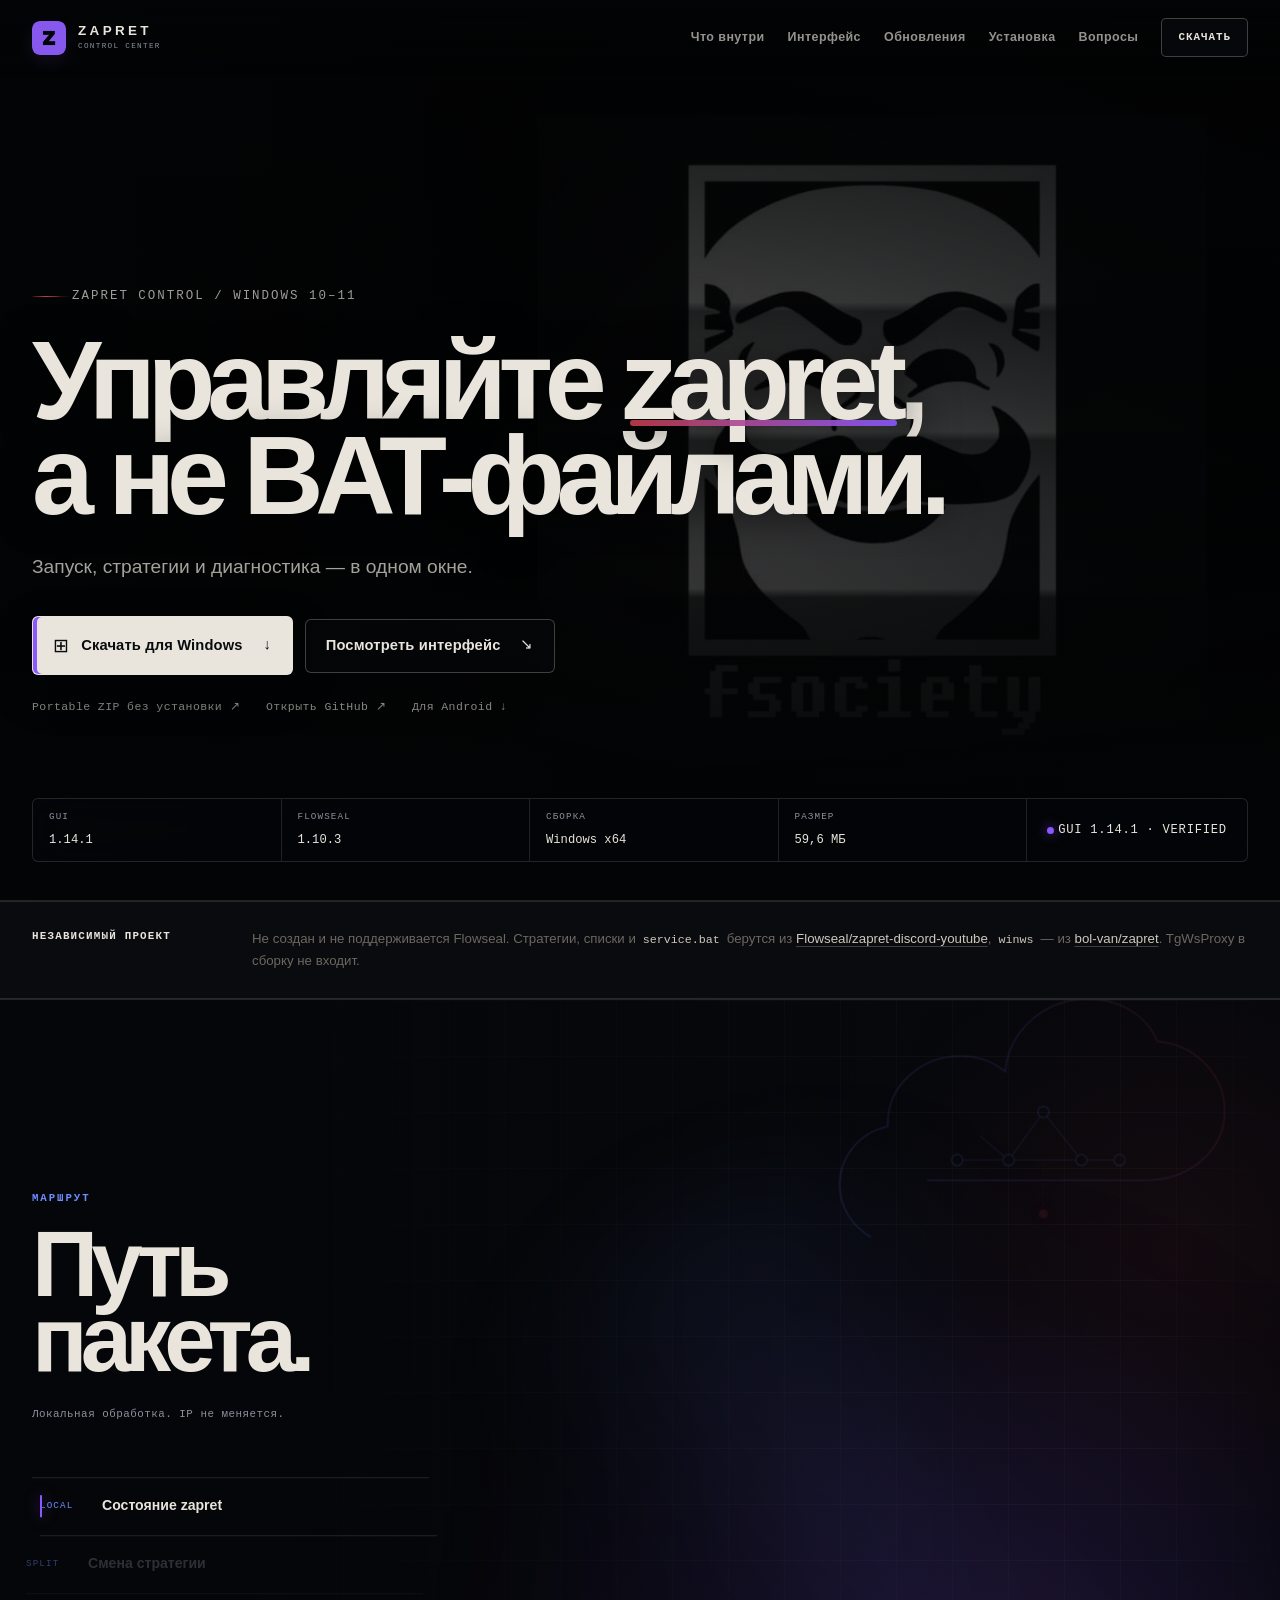
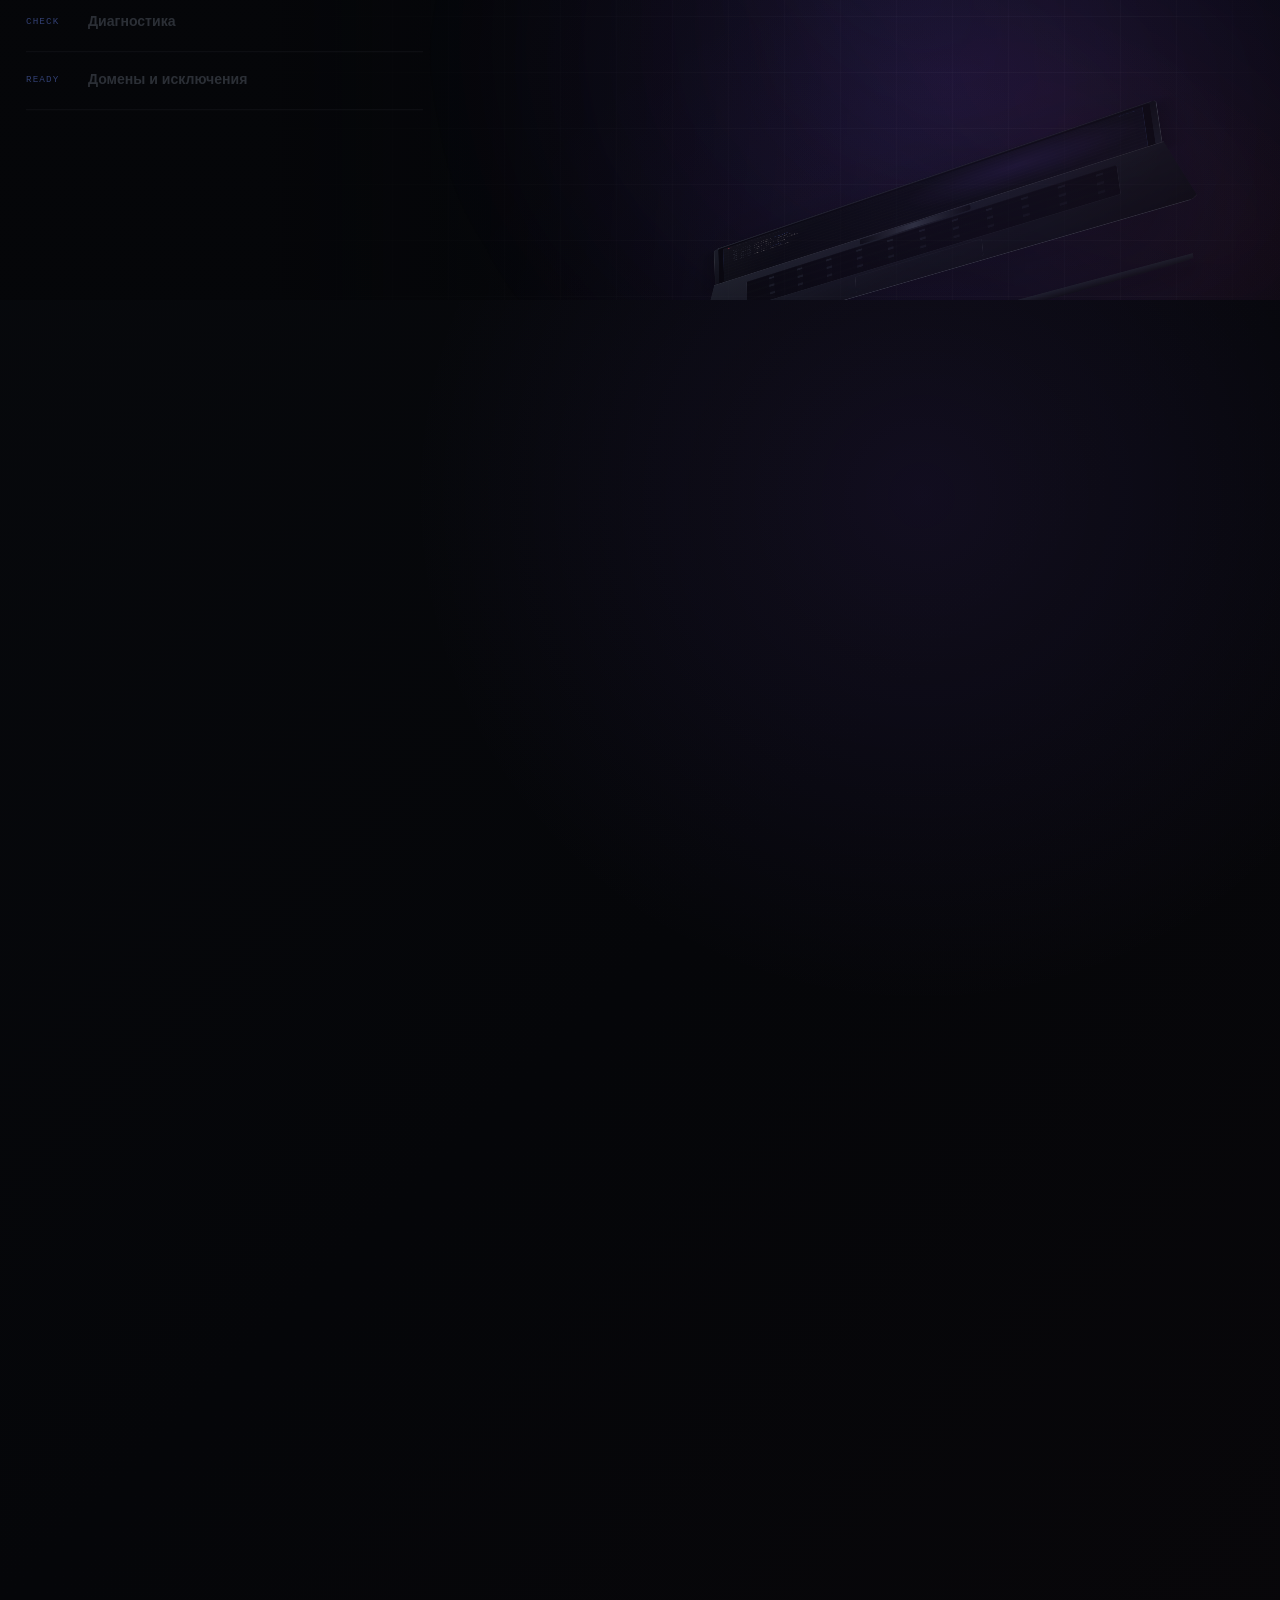
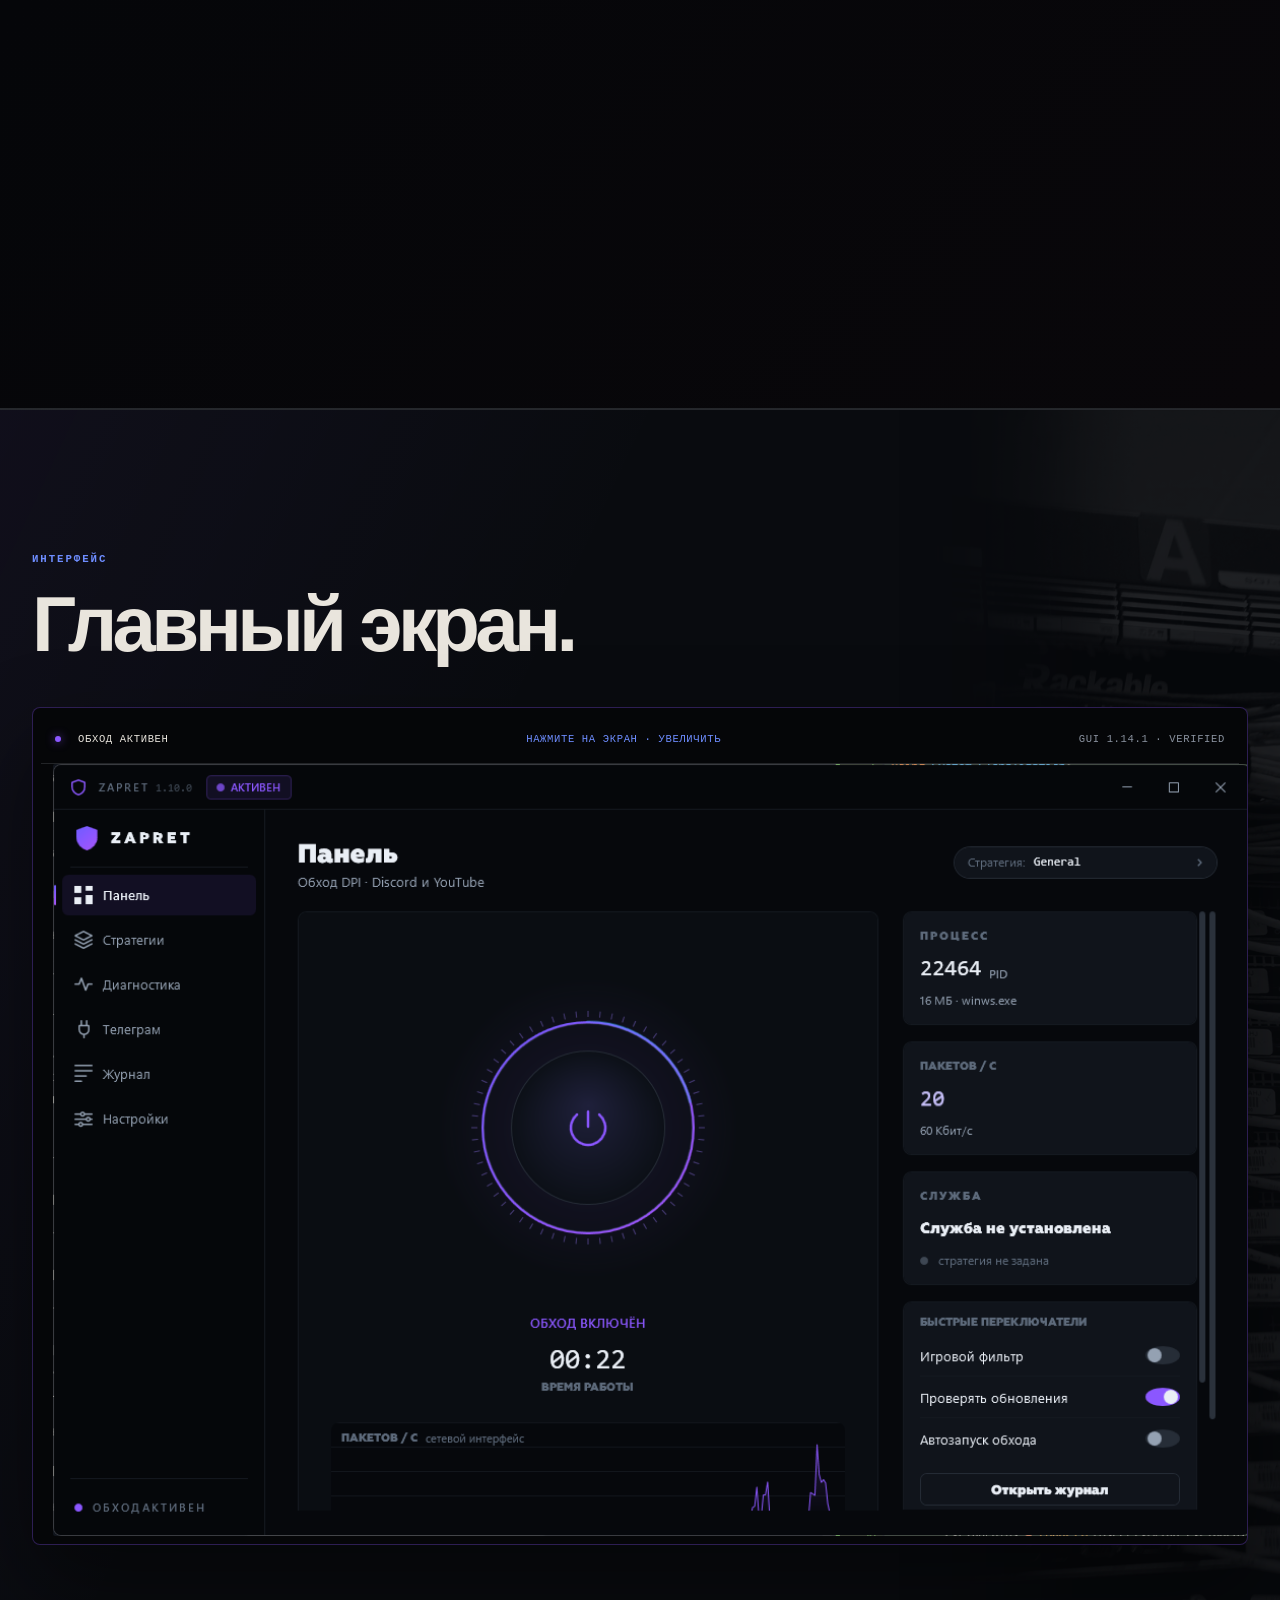
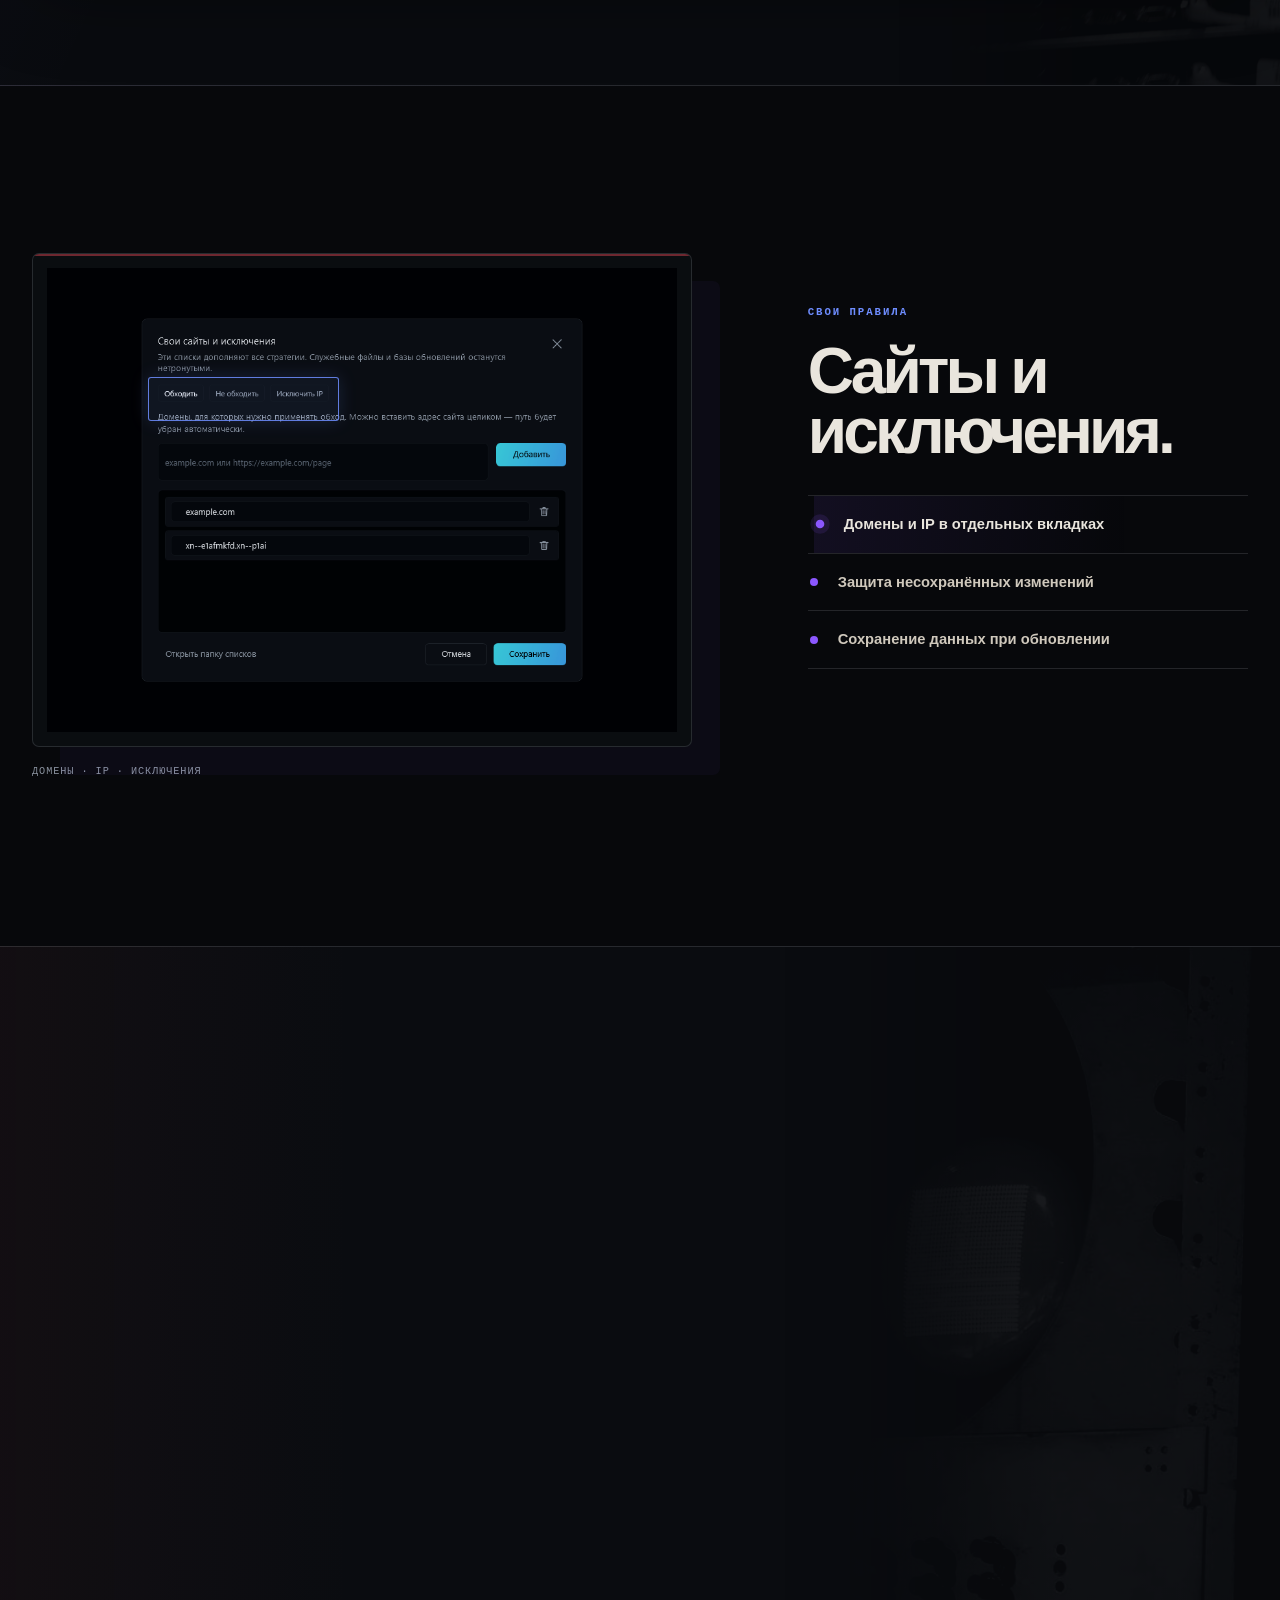
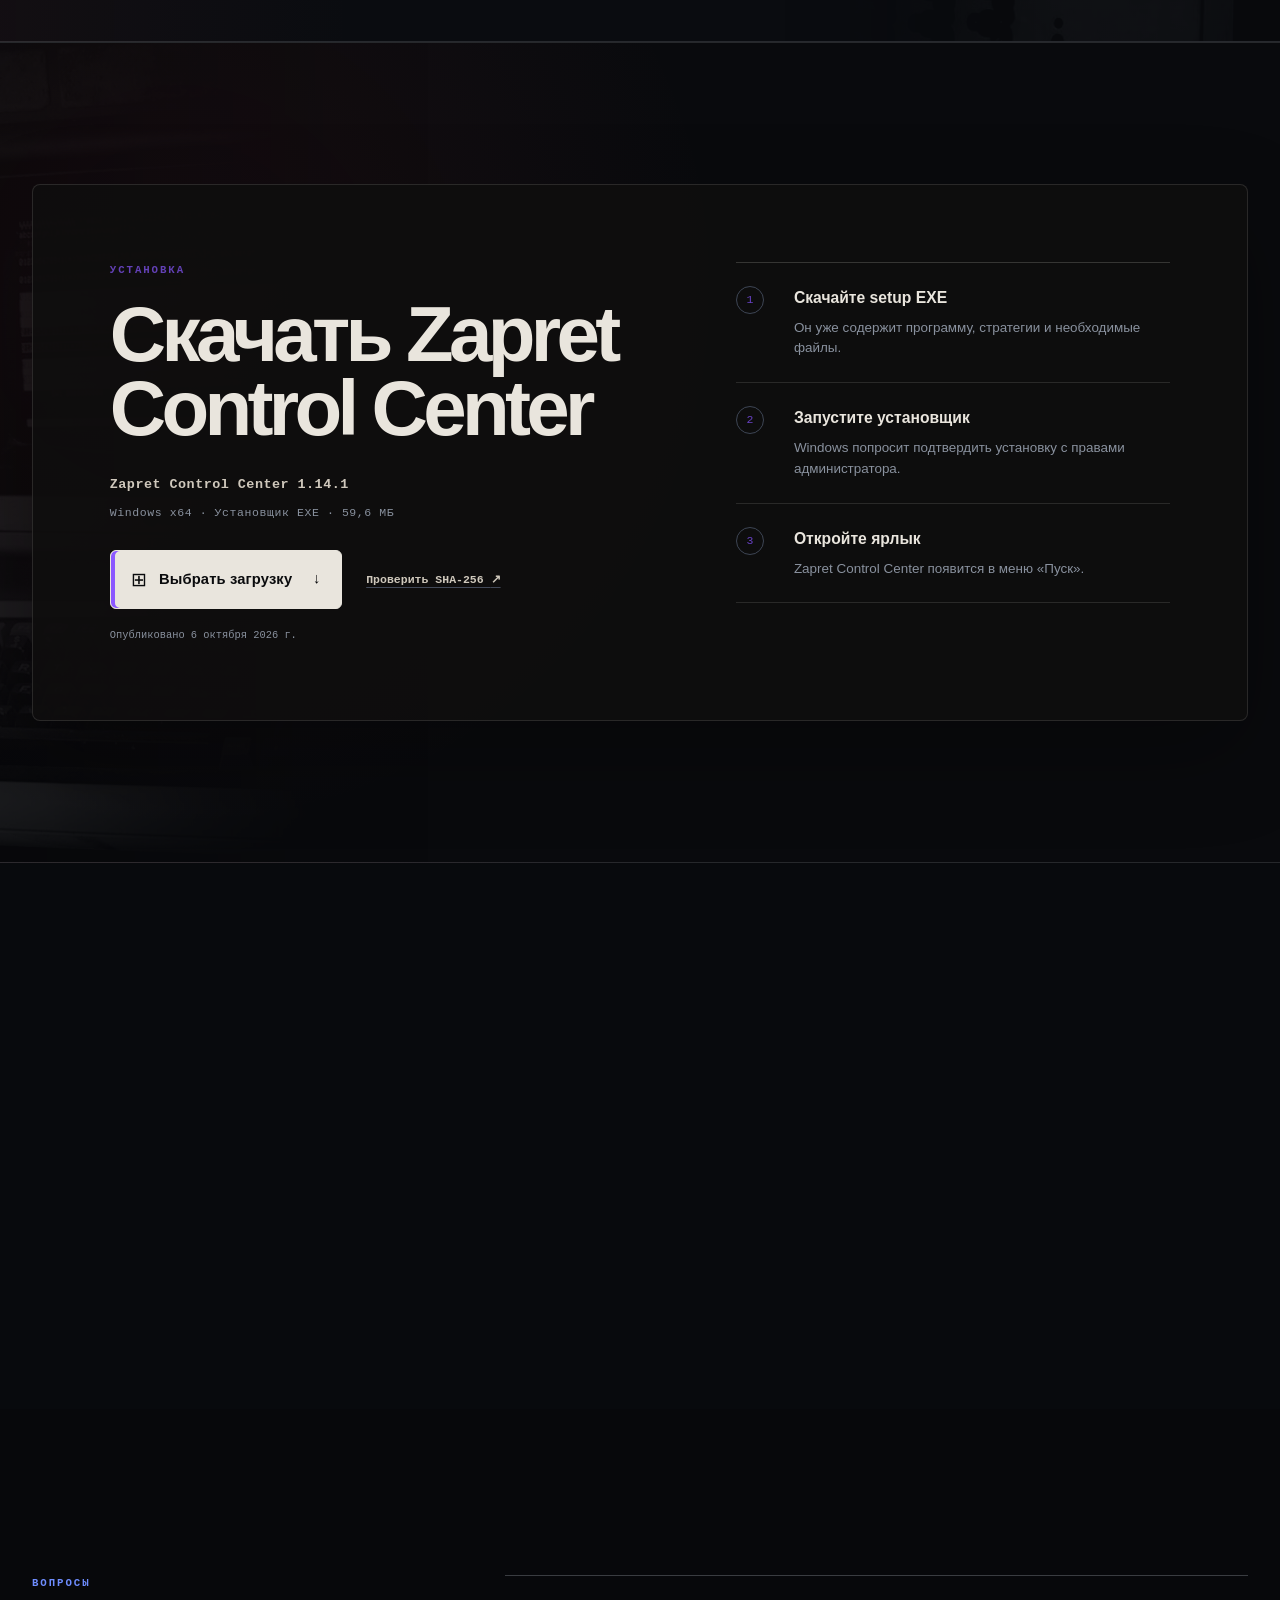
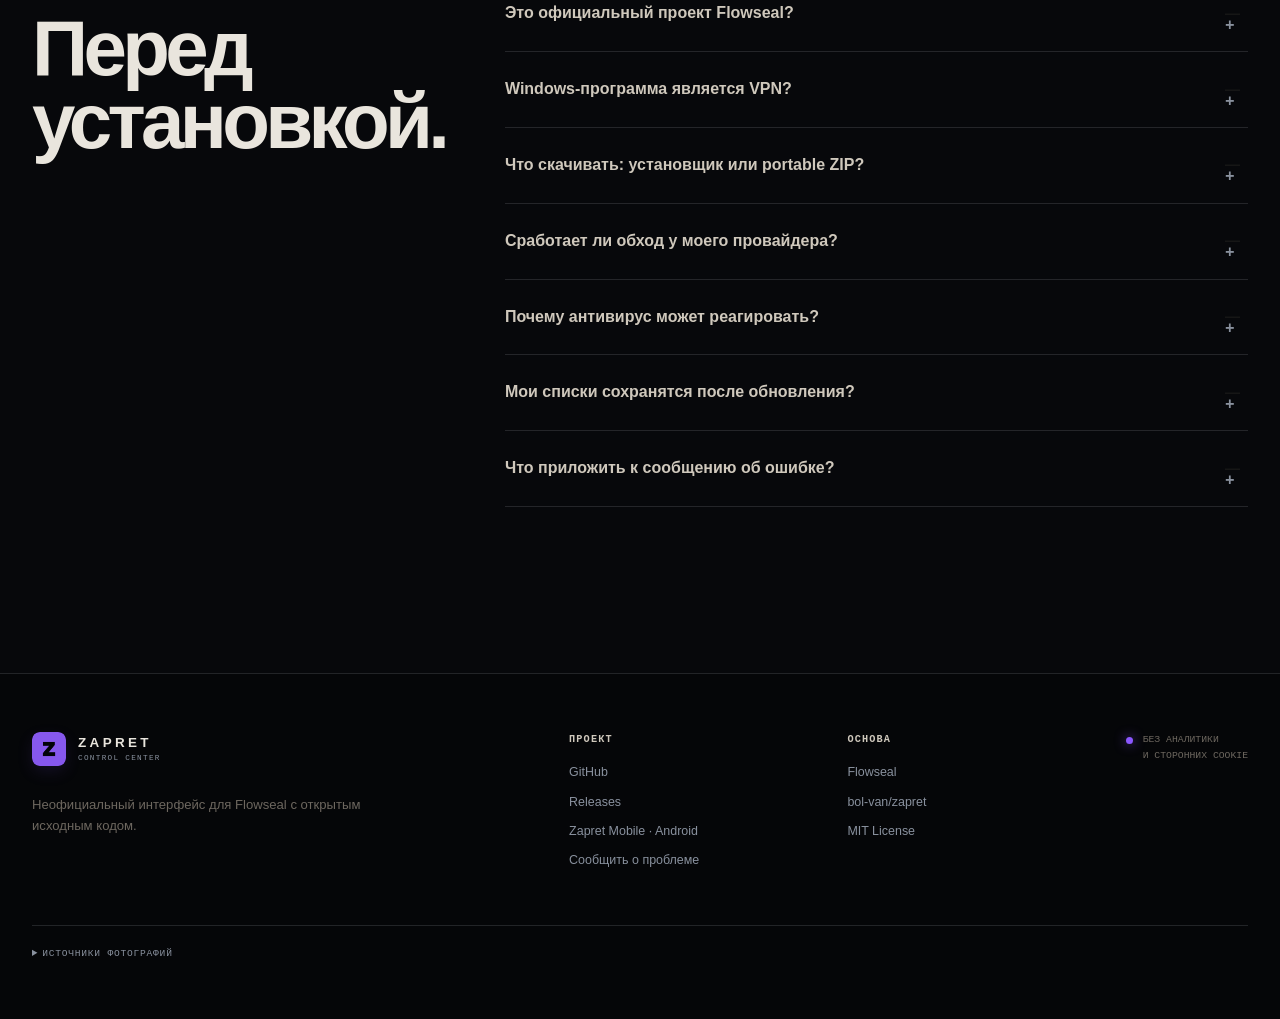
==== commit 6cb3a44a: "feat(site): add interactive cinematic experience" ====
--- a/site/index.html
+++ b/site/index.html
@@ -18,7 +18,7 @@
   <link rel="icon" href="./assets/favicon.ico" sizes="any">
   <link rel="preload" as="image" href="./assets/fsociety-mask.jpg" fetchpriority="high">
   <link rel="stylesheet" href="./styles.css?v=8">
-  <link rel="stylesheet" href="./signal.css?v=2">
+  <link rel="stylesheet" href="./signal.css?v=6">
   <title>Zapret Control Center — GUI для Flowseal</title>
   <script type="application/ld+json">
   {
@@ -72,7 +72,7 @@
 <body class="signal-theme">
   <a class="skip-link" href="#main">Перейти к содержанию</a>
 
-  <div class="entry-sequence" data-entry-sequence>
+  <div class="entry-sequence" data-entry-sequence role="dialog" aria-modal="true" aria-label="Заставка сайта">
     <div class="entry-sequence__noise" aria-hidden="true"></div>
     <div class="entry-sequence__scan" aria-hidden="true"></div>
     <div class="entry-mark" aria-hidden="true">
@@ -115,33 +115,6 @@
         <div class="cinema__aperture"></div>
         <div class="cinema__grain"></div>
         <div class="cinema__scan"></div>
-      </div>
-      <div class="data-relay" aria-hidden="true">
-        <svg viewBox="0 0 560 640" role="presentation">
-          <defs>
-            <filter id="relay-glow" x="-80%" y="-80%" width="260%" height="260%">
-              <feGaussianBlur stdDeviation="5" result="blur"></feGaussianBlur>
-              <feMerge><feMergeNode in="blur"></feMergeNode><feMergeNode in="SourceGraphic"></feMergeNode></feMerge>
-            </filter>
-          </defs>
-          <g class="data-relay__cloud">
-            <path d="M179 150c5-40 38-70 79-70 31 0 59 18 72 45 7-4 16-6 25-6 31 0 56 24 57 55 28 3 49 26 49 55 0 31-25 57-57 57H173c-38 0-69-31-69-69 0-35 26-63 60-68 5 0 10 0 15 1Z"></path>
-            <path class="data-relay__cloud-line" d="M162 222h244"></path>
-          </g>
-          <g class="data-relay__bits" filter="url(#relay-glow)">
-            <text x="205" y="405">1</text><text x="245" y="372">0</text>
-            <text x="286" y="418">1</text><text x="326" y="384">0</text>
-            <text x="365" y="412">1</text><text x="225" y="448">0</text>
-            <text x="268" y="467">0</text><text x="310" y="445">1</text>
-            <text x="350" y="459">0</text><text x="390" y="440">1</text>
-          </g>
-          <g class="data-relay__computer">
-            <rect x="138" y="432" width="284" height="162" rx="10"></rect>
-            <rect class="data-relay__screen" x="155" y="449" width="250" height="128" rx="3"></rect>
-            <path d="M102 606h356l-25 22H127l-25-22Z"></path>
-            <path class="data-relay__cursor" d="M191 500h64M191 520h112M191 540h84"></path>
-          </g>
-        </svg>
       </div>
       <div class="hero-vignette" aria-hidden="true"></div>
 
@@ -194,30 +167,93 @@
       </div>
     </aside>
 
-    <section class="section section--inside shell" id="inside" aria-labelledby="inside-title">
-      <header class="section-heading">
-        <p class="section-label">Что внутри</p>
-        <h2 id="inside-title">Не нужно помнить,<br>какой BAT‑файл сработал.</h2>
-      </header>
-
-      <ul class="capability-list" role="list">
-        <li>
-          <span class="capability-mark capability-mark--violet" aria-hidden="true">●</span>
-          <strong>Состояние zapret</strong>
-        </li>
-        <li>
-          <span class="capability-mark capability-mark--blue" aria-hidden="true">↻</span>
-          <strong>Смена стратегии без остановки</strong>
-        </li>
-        <li>
-          <span class="capability-mark capability-mark--rose" aria-hidden="true">⌁</span>
-          <strong>Диагностика соединения</strong>
-        </li>
-        <li>
-          <span class="capability-mark capability-mark--amber" aria-hidden="true">＋</span>
-          <strong>Домены и исключения</strong>
-        </li>
-      </ul>
+    <section class="relay-story" id="inside" data-relay-story aria-labelledby="relay-story-title">
+      <div class="relay-story__sticky">
+        <div class="shell relay-story__frame">
+          <header class="relay-story__copy">
+            <p class="section-label">Маршрут</p>
+            <h2 id="relay-story-title">Путь<br>пакета.</h2>
+            <p class="relay-story__note">Локальная обработка. IP не меняется.</p>
+            <ol class="relay-story__steps">
+              <li class="is-active" data-relay-step><span>LOCAL</span><strong>Состояние zapret</strong></li>
+              <li data-relay-step><span>SPLIT</span><strong>Смена стратегии</strong></li>
+              <li data-relay-step><span>CHECK</span><strong>Диагностика</strong></li>
+              <li data-relay-step><span>READY</span><strong>Домены и исключения</strong></li>
+            </ol>
+          </header>
+
+          <div class="relay-stage" data-relay-stage>
+            <svg class="relay-cloud" viewBox="0 0 360 210" role="presentation" aria-hidden="true" focusable="false">
+              <defs>
+                <linearGradient id="relay-cloud-stroke" x1="30" y1="185" x2="326" y2="28" gradientUnits="userSpaceOnUse">
+                  <stop stop-color="#6e8dff"></stop>
+                  <stop offset="0.52" stop-color="#8b57ff"></stop>
+                  <stop offset="1" stop-color="#c33d4b"></stop>
+                </linearGradient>
+              </defs>
+              <g class="relay-cloud__shell">
+                <path d="M78 166h196c39 0 70-27 70-62 0-32-26-59-60-62C274 18 250 4 222 4c-39 0-71 28-74 65-11-9-25-14-40-14-36 0-65 27-65 60v3C18 123 0 145 0 170c0 20 11 37 28 47"></path>
+                <path class="relay-cloud__echo" d="M59 177h215c29 0 52-20 52-45"></path>
+              </g>
+              <g class="relay-cloud__core">
+                <path d="M105 148h145M125 126l26 22 31-43 34 43"></path>
+                <circle cx="105" cy="148" r="5"></circle>
+                <circle cx="151" cy="148" r="5"></circle>
+                <circle cx="182" cy="105" r="5"></circle>
+                <circle cx="216" cy="148" r="5"></circle>
+                <circle cx="250" cy="148" r="5"></circle>
+              </g>
+              <path class="relay-cloud__ingress" d="M182 196v-48"></path>
+              <circle class="relay-cloud__pulse" cx="182" cy="196" r="4"></circle>
+            </svg>
+
+            <div class="relay-uplink" data-relay-uplink aria-hidden="true">
+              <i class="relay-bit" style="--i:0">0</i><i class="relay-bit" style="--i:1">1</i>
+              <i class="relay-bit" style="--i:2">1</i><i class="relay-bit" style="--i:3">0</i>
+              <i class="relay-bit" style="--i:4">1</i><i class="relay-bit" style="--i:5">0</i>
+              <i class="relay-bit" style="--i:6">0</i><i class="relay-bit" style="--i:7">1</i>
+              <i class="relay-bit" style="--i:8">0</i><i class="relay-bit" style="--i:9">1</i>
+              <i class="relay-bit" style="--i:10">1</i><i class="relay-bit" style="--i:11">0</i>
+            </div>
+
+            <div class="relay-laptop" role="group" aria-label="Интерактивный терминал на экране ноутбука">
+              <div class="relay-laptop__lid">
+                <div class="relay-laptop__bezel">
+                  <div class="relay-laptop__screen" data-terminal-screen aria-disabled="true">
+                    <div class="relay-terminal__bar"><i></i><span data-terminal-title>winws / route.trace</span><b>LOCAL</b></div>
+                    <div class="relay-terminal__code" data-terminal-output role="log" aria-live="polite" aria-relevant="additions text">
+                      <span><b>20:41:17</b> service: <em>active</em></span>
+                      <span><b>20:41:18</b> strategy: general</span>
+                      <span><b>20:41:18</b> tcp: 80,443 / split</span>
+                      <span><b>20:41:19</b> hostlist: user</span>
+                      <span><b>20:41:19</b> route: <em>ready</em></span>
+                      <span><b>20:41:20</b> packet 00110110</span>
+                    </div>
+                    <div class="relay-terminal__egg" data-terminal-egg role="status" aria-hidden="true">
+                      <img src="./assets/fsociety-mask.jpg" alt="">
+                      <strong>fsociety</strong>
+                      <span>access granted · hello, friend.</span>
+                      <button type="button" data-terminal-exit aria-label="Закрыть пасхалку">ESC</button>
+                    </div>
+                    <form class="relay-terminal__prompt" data-terminal-form autocomplete="off">
+                      <label class="sr-only" for="relay-command">Команда терминала</label>
+                      <span aria-hidden="true">guest@zapret:~$</span>
+                      <input id="relay-command" data-terminal-input type="text" maxlength="48" inputmode="text" enterkeyhint="send" autocapitalize="none" autocomplete="off" spellcheck="false" disabled>
+                    </form>
+                  </div>
+                </div>
+              </div>
+              <div class="relay-laptop__hinge" aria-hidden="true"></div>
+              <div class="relay-laptop__deck" aria-hidden="true">
+                <div class="relay-laptop__keys"></div>
+                <div class="relay-laptop__trackpad"></div>
+              </div>
+              <div class="relay-laptop__edge" aria-hidden="true"></div>
+            </div>
+          </div>
+
+        </div>
+      </div>
     </section>
 
     <section class="interface-section" id="interface">
@@ -229,14 +265,15 @@
           </div>
         </header>
 
-        <figure class="app-frame">
+        <figure class="app-frame" data-app-frame>
           <div class="app-frame__bar">
             <span><i></i> Обход активен</span>
+            <span class="app-frame__inspect-label" data-app-inspect-label>Нажмите на экран · увеличить</span>
             <span data-release-state>GUI 1.14.1 · VERIFIED</span>
           </div>
-          <div class="app-frame__screen">
-            <img src="./assets/dashboard.png" alt="Главный экран Zapret Control Center с выбранной стратегией и показателями трафика" width="1180" height="760">
-          </div>
+          <button class="app-frame__screen" type="button" data-app-viewport aria-label="Увеличить снимок интерфейса" aria-pressed="false">
+            <img src="./assets/dashboard.png" alt="Главный экран Zapret Control Center с выбранной стратегией и показателями трафика" width="1180" height="760" draggable="false">
+          </button>
         </figure>
       </div>
     </section>
@@ -245,16 +282,17 @@
       <figure class="lists-visual">
         <div class="lists-visual__paper">
           <img src="./assets/user-lists.png" alt="Редактор пользовательских доменов и исключений в Zapret Control Center" width="972" height="716" loading="lazy">
+          <span class="lists-visual__focus" data-lists-focus aria-hidden="true"></span>
         </div>
         <figcaption>Домены · IP · исключения</figcaption>
       </figure>
       <div class="lists-copy">
         <p class="section-label">Свои правила</p>
         <h2>Сайты и исключения.</h2>
-        <ul class="plain-list">
-          <li>Домены и IP в отдельных вкладках</li>
-          <li>Защита несохранённых изменений</li>
-          <li>Сохранение данных при обновлении</li>
+        <ul class="plain-list" data-lists-controls>
+          <li><button type="button" data-list-focus="tabs" aria-pressed="true">Домены и IP в отдельных вкладках</button></li>
+          <li><button type="button" data-list-focus="guard" aria-pressed="false">Защита несохранённых изменений</button></li>
+          <li><button type="button" data-list-focus="storage" aria-pressed="false">Сохранение данных при обновлении</button></li>
         </ul>
       </div>
     </section>
@@ -264,13 +302,16 @@
         <header class="section-heading">
           <p class="section-label">Обновления</p>
           <h2>Обновляется,<br>не стирая ваши списки.</h2>
+          <button class="update-run" type="button" data-update-run>
+            <i aria-hidden="true"></i><span data-update-run-label>Проверить цепочку</span>
+          </button>
         </header>
 
-        <ol class="update-route" aria-label="Как проходит обновление">
-          <li><span>01</span><strong>Скачивает точный релиз</strong></li>
-          <li><span>02</span><strong>Сверяет SHA-256</strong></li>
-          <li><span>03</span><strong>Сохраняет ваши данные</strong></li>
-          <li><span>04</span><strong>Проверяет запуск</strong></li>
+        <ol class="update-route" data-update-route aria-label="Как проходит обновление">
+          <li data-update-step><span>01</span><strong>Скачивает точный релиз</strong></li>
+          <li data-update-step><span>02</span><strong>Сверяет SHA-256</strong></li>
+          <li data-update-step><span>03</span><strong>Сохраняет ваши данные</strong></li>
+          <li data-update-step><span>04</span><strong>Проверяет запуск</strong></li>
         </ol>
       </div>
 
@@ -306,9 +347,10 @@
 
     <section class="android-section" id="android" aria-labelledby="android-title">
       <div class="shell android-card">
-        <div class="android-card__device" aria-hidden="true">
-          <span></span><span></span><span></span>
-        </div>
+        <button class="android-card__device" type="button" data-android-mode data-mode="vpn" aria-label="Режим VPN. Переключить режим">
+          <span aria-hidden="true"></span><span aria-hidden="true"></span><span aria-hidden="true"></span>
+          <small data-android-mode-label aria-live="polite">VPN</small>
+        </button>
         <div class="android-card__copy">
           <p class="android-card__status"><i aria-hidden="true"></i> Android 5+ · by lolososka</p>
           <h2 id="android-title">Zapret Mobile.</h2>
@@ -367,9 +409,9 @@
     </section>
   </main>
 
-  <section class="download-dock" data-download-dock aria-hidden="true" aria-labelledby="download-dock-title">
+  <section class="download-dock" data-download-dock aria-hidden="true" hidden>
     <button class="download-dock__backdrop" type="button" data-download-close tabindex="-1" aria-label="Закрыть окно загрузки"></button>
-    <div class="download-dock__panel" role="dialog" aria-modal="true">
+    <div class="download-dock__panel" role="dialog" aria-modal="true" aria-labelledby="download-dock-title">
       <header class="download-dock__header">
         <div>
           <span class="download-dock__eyebrow">VERIFIED RELEASE</span>
@@ -432,10 +474,19 @@
         <a href="https://github.com/lolososka/zapret-discord-youtube/blob/main/LICENSE.txt">MIT License</a>
       </nav>
       <div class="footer-state"><i aria-hidden="true"></i><span>Без аналитики<br>и сторонних cookie</span></div>
+      <details class="photo-credits">
+        <summary>Источники фотографий</summary>
+        <p>
+          <a href="https://commons.wikimedia.org/wiki/File:Televideo925Terminal_adjusted.jpg">TeleVideo 925</a> — Wtshymanski, Public Domain;
+          <a href="https://commons.wikimedia.org/wiki/File:CRT_memory.jpg">CRT memory</a> — Ben.Green, Public Domain;
+          <a href="https://commons.wikimedia.org/wiki/File:Rear_of_rack_at_NERSC_data_center_-_closeup.jpg">NERSC rack</a> — Derrick Coetzee, CC0.
+          Фотографии используются как фоновые акценты и тонированы стилями сайта.
+        </p>
+      </details>
     </div>
   </footer>
 
-  <script src="./app.js?v=6" defer></script>
-  <script src="./signal.js?v=2" defer></script>
+  <script src="./app.js?v=7" defer></script>
+  <script src="./signal.js?v=6" defer></script>
 </body>
 </html>
--- a/site/signal.css
+++ b/site/signal.css
@@ -368,13 +368,12 @@
   background-position: center;
   background-size: cover;
   filter: saturate(0.82) contrast(1.08) brightness(0.72);
-  transform: scale(1.035);
-  transition: opacity 1800ms ease, transform 9500ms linear;
+  transform: scale(1.045);
+  transition: opacity 1800ms ease;
 }
 
 .cinema__scene.is-active {
   opacity: 1;
-  transform: scale(1.075);
 }
 
 .cinema__scene--mask {
@@ -404,84 +403,6 @@
   inset: 0;
   pointer-events: none;
 }
-
-.data-relay {
-  position: absolute;
-  top: 50%;
-  right: clamp(12px, 4vw, 72px);
-  z-index: 0;
-  width: min(36vw, 560px);
-  color: rgba(233, 229, 221, 0.64);
-  opacity: 0.48;
-  pointer-events: none;
-  transform: translateY(-48%);
-  filter: drop-shadow(0 20px 50px rgba(0, 0, 0, 0.66));
-}
-
-.data-relay svg {
-  display: block;
-  width: 100%;
-  height: auto;
-  overflow: visible;
-}
-
-.data-relay__cloud path,
-.data-relay__computer rect,
-.data-relay__computer path {
-  fill: rgba(6, 8, 11, 0.34);
-  stroke: currentColor;
-  stroke-width: 2.2;
-  vector-effect: non-scaling-stroke;
-}
-
-.data-relay__cloud {
-  transform-box: fill-box;
-  transform-origin: center;
-  animation: relay-cloud 5.4s ease-in-out infinite;
-}
-
-.data-relay__cloud .data-relay__cloud-line {
-  fill: none;
-  stroke: rgba(195, 61, 75, 0.78);
-  stroke-dasharray: 4 12;
-}
-
-.data-relay__computer .data-relay__screen {
-  fill: rgba(8, 10, 13, 0.7);
-  stroke: rgba(139, 87, 255, 0.78);
-}
-
-.data-relay__computer .data-relay__cursor {
-  fill: none;
-  stroke: rgba(195, 61, 75, 0.88);
-  stroke-dasharray: 64 10;
-}
-
-.data-relay__bits text {
-  fill: rgba(233, 229, 221, 0.9);
-  font-family: "Cascadia Mono", Consolas, monospace;
-  font-size: 22px;
-  opacity: 0;
-  animation: relay-bit 3.4s linear infinite;
-}
-
-.data-relay__bits text:nth-child(2n) {
-  fill: rgba(195, 61, 75, 0.9);
-}
-
-.data-relay__bits text:nth-child(3n) {
-  fill: rgba(139, 87, 255, 0.9);
-}
-
-.data-relay__bits text:nth-child(2) { animation-delay: -0.45s; }
-.data-relay__bits text:nth-child(3) { animation-delay: -0.9s; }
-.data-relay__bits text:nth-child(4) { animation-delay: -1.35s; }
-.data-relay__bits text:nth-child(5) { animation-delay: -1.8s; }
-.data-relay__bits text:nth-child(6) { animation-delay: -2.25s; }
-.data-relay__bits text:nth-child(7) { animation-delay: -2.7s; }
-.data-relay__bits text:nth-child(8) { animation-delay: -3.15s; }
-.data-relay__bits text:nth-child(9) { animation-delay: -1.1s; }
-.data-relay__bits text:nth-child(10) { animation-delay: -2.05s; }
 
 .cinema__aperture {
   background:
@@ -499,20 +420,16 @@
 }
 
 .cinema__grain {
-  opacity: 0.16;
+  opacity: 0.11;
   background-image:
     repeating-linear-gradient(0deg, transparent 0 2px, rgba(255, 255, 255, 0.055) 2px 3px),
     radial-gradient(circle at 45% 56%, rgba(255, 255, 255, 0.11) 0 0.7px, transparent 1.1px);
   background-size: auto, 4px 4px;
   mix-blend-mode: soft-light;
-  animation: cinema-grain 180ms steps(2, end) infinite;
 }
 
 .cinema__scan {
-  background: linear-gradient(90deg, transparent, rgba(139, 87, 255, 0.08), transparent);
-  opacity: 0.54;
-  transform: translateX(-100%);
-  animation: cinema-scan 9s 2.8s ease-in-out infinite;
+  display: none;
 }
 
 .signal-theme .hero-vignette {
@@ -834,68 +751,656 @@
   line-height: 0.94;
 }
 
-.signal-theme .section--inside {
-  display: grid;
-  grid-template-columns: minmax(0, 0.88fr) minmax(420px, 1.12fr);
-  align-items: start;
-  gap: clamp(64px, 9vw, 150px);
-}
-
-.signal-theme .capability-list {
-  margin: 4px 0 0;
-  border-top: 1px solid var(--line-strong);
+/* Scroll-driven packet route */
+
+.relay-story {
+  --relay-flow: 0;
+  --relay-turn: -46deg;
+  --relay-pitch: 24deg;
+  --relay-roll: -5deg;
+  --relay-scale: 0.7;
+  --relay-lift: 82px;
+  --relay-depth: -180px;
+  --relay-laptop-opacity: 0.52;
+  --relay-lid: -82deg;
+  --relay-code-y: 0px;
+  --relay-cloud-y: -30px;
+  --relay-cloud-opacity: 0.12;
+  --relay-screen-glow: 0;
+  position: relative;
+  height: 290svh;
+  border-block: 1px solid var(--line);
+  background:
+    radial-gradient(circle at 72% 42%, rgba(139, 87, 255, 0.09), transparent 32rem),
+    linear-gradient(135deg, #080a0e 0%, #050609 57%, #09070a 100%);
+}
+
+.relay-story__sticky {
+  position: sticky;
+  top: 0;
+  height: 100svh;
+  min-height: 710px;
+  overflow: clip;
+  isolation: isolate;
+}
+
+.relay-story__sticky::before {
+  position: absolute;
+  inset: 0;
+  z-index: -2;
+  background-image:
+    linear-gradient(rgba(255, 255, 255, 0.027) 1px, transparent 1px),
+    linear-gradient(90deg, rgba(255, 255, 255, 0.021) 1px, transparent 1px);
+  background-size: 56px 56px;
+  mask-image: linear-gradient(90deg, transparent, #000 28%, #000 90%, transparent);
+  content: "";
+}
+
+.relay-story__sticky::after {
+  position: absolute;
+  inset: 0;
+  z-index: -1;
+  background:
+    linear-gradient(90deg, rgba(5, 6, 9, 0.985) 0 21%, rgba(5, 6, 9, 0.73) 35%, rgba(5, 6, 9, 0.08) 69%, transparent 86%),
+    radial-gradient(ellipse at 74% 76%, rgba(139, 87, 255, 0.13), transparent 34rem),
+    radial-gradient(circle at 92% 28%, rgba(195, 61, 75, 0.075), transparent 20rem);
+  content: "";
+  pointer-events: none;
+}
+
+.relay-story__frame {
+  position: relative;
+  height: 100%;
+}
+
+.relay-story__copy {
+  position: absolute;
+  top: 50%;
+  left: 0;
+  z-index: 8;
+  width: min(31vw, 420px);
+  transform: translateY(-50%);
+}
+
+.relay-story__copy h2 {
+  margin: 0;
+  color: var(--bone);
+  font-family: Bahnschrift, "Arial Narrow", sans-serif;
+  font-size: clamp(4rem, 7.2vw, 7.4rem);
+  font-stretch: condensed;
+  font-weight: 590;
+  letter-spacing: -0.075em;
+  line-height: 0.82;
+}
+
+.relay-story__note {
+  margin: 28px 0 0;
+  color: var(--steel);
+  font-family: "Cascadia Mono", Consolas, monospace;
+  font-size: 0.68rem;
+  letter-spacing: 0.045em;
+}
+
+.relay-story__steps {
+  margin: clamp(36px, 6svh, 64px) 0 0;
+  border-top: 1px solid var(--line);
   padding: 0;
   list-style: none;
 }
 
-.signal-theme .capability-list li {
+.relay-story__steps li {
+  position: relative;
   display: grid;
-  min-height: 86px;
-  grid-template-columns: 42px 1fr;
+  min-height: 58px;
+  grid-template-columns: 62px 1fr;
   align-items: center;
   border-bottom: 1px solid var(--line);
-  padding: 14px 8px;
-  transition: border-color 180ms ease, padding-left 180ms ease, background-color 180ms ease;
-}
-
-.signal-theme .capability-list li:hover {
-  border-color: rgba(139, 87, 255, 0.44);
-  padding-left: 16px;
-  background: linear-gradient(90deg, rgba(139, 87, 255, 0.07), transparent 72%);
-}
-
-.signal-theme .capability-list strong {
+  color: var(--steel-dim);
+  opacity: 0.42;
+  transform: translateX(-6px);
+  transition: color 360ms ease, opacity 360ms ease, transform 520ms cubic-bezier(0.2, 0.76, 0.2, 1);
+}
+
+.relay-story__steps li::before {
+  position: absolute;
+  left: 0;
+  width: 2px;
+  height: 0;
+  background: var(--signal);
+  box-shadow: 0 0 14px rgba(139, 87, 255, 0.6);
+  content: "";
+  transition: height 320ms ease;
+}
+
+.relay-story__steps li.is-active {
   color: var(--bone);
-  font-size: clamp(1rem, 1.5vw, 1.2rem);
-  font-weight: 580;
-}
-
-.signal-theme .capability-mark {
+  opacity: 1;
+  transform: translateX(8px);
+}
+
+.relay-story__steps li.is-active::before {
+  height: 22px;
+}
+
+.relay-story__steps span {
+  color: var(--signal-cold);
+  font-family: "Cascadia Mono", Consolas, monospace;
+  font-size: 0.58rem;
+  letter-spacing: 0.12em;
+}
+
+.relay-story__steps strong {
+  font-size: 0.88rem;
+  font-weight: 560;
+}
+
+.relay-stage {
+  position: absolute;
+  inset: 0;
+  z-index: 2;
+  perspective: 1700px;
+  perspective-origin: 67% 48%;
+}
+
+.relay-stage::after {
+  position: absolute;
+  inset: 16% -18% -24% 30%;
+  z-index: 0;
+  border-radius: 50%;
+  background:
+    conic-gradient(from 218deg, transparent 0 24%, rgba(110, 141, 255, 0.14) 34%, transparent 44% 67%, rgba(195, 61, 75, 0.1) 77%, transparent 88%),
+    radial-gradient(ellipse, rgba(139, 87, 255, 0.13), transparent 67%);
+  filter: blur(58px);
+  content: "";
+  opacity: var(--relay-laptop-opacity);
+  pointer-events: none;
+  transform: rotate(-11deg);
+}
+
+.relay-cloud {
+  position: absolute;
+  top: 5%;
+  right: 2%;
+  z-index: 4;
+  width: min(30vw, 390px);
+  overflow: visible;
+  fill: none;
+  opacity: var(--relay-cloud-opacity);
+  transform: translate3d(0, var(--relay-cloud-y), 80px);
+  transition: opacity 200ms linear;
+}
+
+.relay-cloud path,
+.relay-cloud circle {
+  vector-effect: non-scaling-stroke;
+}
+
+.relay-cloud__shell path:first-child {
+  stroke: url("#relay-cloud-stroke");
+  stroke-width: 1.75;
+}
+
+.relay-cloud__echo {
+  opacity: 0.3;
+  stroke: var(--paper);
+  stroke-dasharray: 3 11;
+  stroke-width: 1;
+}
+
+.relay-cloud__core path {
+  fill: none;
+  opacity: 0.78;
+  stroke: var(--signal-cold);
+  stroke-width: 1.3;
+}
+
+.relay-cloud__core circle {
+  fill: #080a0e;
+  stroke: var(--signal-cold);
+  stroke-width: 1.4;
+}
+
+.relay-cloud__ingress {
+  opacity: 0.72;
+  stroke: var(--signal);
+  stroke-dasharray: 2 7;
+  stroke-width: 1.4;
+}
+
+.relay-cloud__pulse {
+  fill: var(--oxide);
+  stroke: none;
+  filter: drop-shadow(0 0 8px rgba(195, 61, 75, 0.8));
+}
+
+.relay-uplink {
+  position: absolute;
+  top: 20%;
+  right: 21%;
+  z-index: 5;
+  width: 1px;
+  height: 55%;
+  pointer-events: none;
+}
+
+.relay-bit {
+  position: absolute;
+  top: 0;
+  left: 0;
+  color: var(--bone);
+  font-family: "Cascadia Mono", Consolas, monospace;
+  font-size: 0.72rem;
+  font-style: normal;
+  font-weight: 650;
+  line-height: 1;
+  opacity: 0;
+  offset-path: path("M 0 350 C 112 260 -82 146 0 0");
+  offset-rotate: 0deg;
+  text-shadow: 0 0 10px rgba(233, 229, 221, 0.48);
+}
+
+.relay-bit:nth-child(2n) {
+  color: var(--signal-cold);
+  text-shadow: 0 0 10px rgba(110, 141, 255, 0.65);
+}
+
+.relay-bit:nth-child(3n) {
+  color: var(--oxide);
+  text-shadow: 0 0 10px rgba(195, 61, 75, 0.68);
+}
+
+.relay-laptop {
+  position: absolute;
+  bottom: -5%;
+  left: 24%;
+  z-index: 2;
+  width: min(88vw, 1180px);
+  aspect-ratio: 16 / 10;
+  opacity: var(--relay-laptop-opacity);
+  filter: drop-shadow(0 42px 70px rgba(0, 0, 0, 0.5));
+  transform:
+    translate3d(0, var(--relay-lift), var(--relay-depth))
+    rotateX(var(--relay-pitch))
+    rotateY(var(--relay-turn))
+    rotateZ(var(--relay-roll))
+    scale(var(--relay-scale));
+  transform-origin: 56% 76%;
+  transform-style: preserve-3d;
+}
+
+.relay-story.is-active .relay-laptop {
+  will-change: transform;
+}
+
+.relay-laptop__lid {
+  position: absolute;
+  inset: 2% 6% 25%;
+  border: 1px solid rgba(208, 215, 226, 0.28);
+  border-radius: 17px 17px 7px 7px;
+  padding: 11px;
+  background: linear-gradient(145deg, #242a33, #080a0e 54%, #1b2028);
+  box-shadow:
+    0 22px 54px rgba(0, 0, 0, 0.64),
+    inset 0 0 0 1px rgba(255, 255, 255, 0.028);
+  transform: rotateX(var(--relay-lid)) translateZ(7px);
+  transform-origin: 50% 100%;
+  transform-style: preserve-3d;
+}
+
+.relay-laptop__bezel {
+  width: 100%;
+  height: 100%;
+  border-radius: 9px 9px 3px 3px;
+  padding: 13px;
+  background: #020305;
+  backface-visibility: hidden;
+}
+
+.relay-laptop__screen {
+  position: relative;
+  width: 100%;
+  height: 100%;
+  overflow: hidden;
+  border: 1px solid rgba(110, 141, 255, 0.2);
+  border-radius: 4px;
+  background:
+    radial-gradient(circle at 74% 38%, rgba(139, 87, 255, 0.2), transparent 32%),
+    repeating-linear-gradient(0deg, transparent 0 3px, rgba(255, 255, 255, 0.018) 3px 4px),
+    #05070a;
+  box-shadow: inset 0 0 42px rgba(110, 141, 255, var(--relay-screen-glow));
+  cursor: text;
+  transition: border-color 180ms ease, box-shadow 180ms ease;
+}
+
+.relay-laptop__screen:focus-within {
+  border-color: rgba(139, 87, 255, 0.72);
+  box-shadow:
+    inset 0 0 52px rgba(110, 141, 255, calc(var(--relay-screen-glow) + 0.08)),
+    0 0 0 1px rgba(139, 87, 255, 0.24);
+}
+
+.relay-laptop__screen::after {
+  position: absolute;
+  inset: 0;
+  background: linear-gradient(108deg, rgba(255, 255, 255, 0.055), transparent 24% 74%, rgba(139, 87, 255, 0.06));
+  content: "";
+  pointer-events: none;
+}
+
+.relay-terminal__bar {
+  position: relative;
+  z-index: 7;
+  display: grid;
+  min-height: 34px;
+  grid-template-columns: 12px 1fr auto;
+  align-items: center;
+  gap: 9px;
+  border-bottom: 1px solid rgba(208, 215, 226, 0.1);
+  padding-inline: 13px;
   color: var(--steel);
   font-family: "Cascadia Mono", Consolas, monospace;
-  font-size: 0.9rem;
-}
-
-.signal-theme .capability-mark--violet,
-.signal-theme .capability-mark--blue {
-  color: var(--signal);
-}
-
-.signal-theme .capability-mark--rose {
-  color: var(--oxide);
-}
-
-.signal-theme .capability-mark--amber {
-  color: var(--amber);
+  font-size: clamp(0.48rem, 0.75vw, 0.64rem);
+  letter-spacing: 0.045em;
+}
+
+.relay-terminal__bar i {
+  width: 6px;
+  height: 6px;
+  border-radius: 50%;
+  background: var(--oxide);
+  box-shadow: 0 0 10px rgba(195, 61, 75, 0.78);
+}
+
+.relay-terminal__bar b {
+  color: var(--signal-cold);
+  font-weight: 650;
+}
+
+.relay-terminal__code {
+  position: relative;
+  z-index: 2;
+  display: grid;
+  gap: clamp(5px, 1svh, 11px);
+  max-height: calc(100% - 78px);
+  overflow: hidden;
+  padding: clamp(13px, 2vw, 27px);
+  color: rgba(207, 200, 188, 0.76);
+  font-family: "Cascadia Mono", Consolas, monospace;
+  font-size: clamp(0.48rem, 0.8vw, 0.72rem);
+  transform: translateY(var(--relay-code-y));
+}
+
+.relay-terminal__code span {
+  white-space: nowrap;
+}
+
+.relay-terminal__code b {
+  color: var(--steel-dim);
+  font-weight: 500;
+}
+
+.relay-terminal__code em {
+  color: var(--signal-cold);
+  font-style: normal;
+}
+
+.relay-terminal__code .is-command {
+  color: var(--bone);
+}
+
+.relay-terminal__code .is-success {
+  color: var(--signal-cold);
+}
+
+.relay-terminal__code .is-error {
+  color: #d86a75;
+}
+
+.relay-terminal__prompt {
+  position: absolute;
+  right: 0;
+  bottom: 0;
+  left: 0;
+  z-index: 8;
+  display: grid;
+  min-height: 42px;
+  grid-template-columns: auto 1fr;
+  align-items: center;
+  gap: 9px;
+  border-top: 1px solid rgba(208, 215, 226, 0.1);
+  padding: 0 14px;
+  background: rgba(3, 5, 8, 0.86);
+  color: var(--steel-dim);
+  font-family: "Cascadia Mono", Consolas, monospace;
+  font-size: clamp(0.56rem, 0.78vw, 0.72rem);
+  transition: opacity 180ms ease, border-color 180ms ease;
+}
+
+.relay-terminal__prompt:focus-within {
+  border-top-color: rgba(139, 87, 255, 0.48);
+}
+
+.relay-terminal__prompt input {
+  appearance: none;
+  min-width: 0;
+  border: 0;
+  outline: 0;
+  padding: 10px 0;
+  background: transparent;
+  color: var(--bone);
+  caret-color: var(--oxide);
+  font: inherit;
+  letter-spacing: 0.025em;
+}
+
+.signal-theme .relay-terminal__prompt input:focus-visible {
+  outline: 0;
+}
+
+.relay-terminal__prompt input:disabled {
+  cursor: default;
+}
+
+.relay-laptop__screen[aria-disabled="true"] .relay-terminal__prompt {
+  opacity: 0.28;
+}
+
+.relay-terminal__egg {
+  position: absolute;
+  inset: 34px 0 42px;
+  z-index: 6;
+  display: grid;
+  place-content: center;
+  justify-items: center;
+  overflow: hidden;
+  background:
+    radial-gradient(circle at 50% 42%, rgba(195, 61, 75, 0.2), transparent 35%),
+    rgba(2, 3, 5, 0.97);
+  opacity: 0;
+  pointer-events: none;
+  transform: scale(0.985);
+  visibility: hidden;
+  transition: opacity 220ms ease, transform 360ms cubic-bezier(0.2, 0.76, 0.2, 1), visibility 220ms;
+}
+
+.relay-terminal__egg::after {
+  position: absolute;
+  inset: 0;
+  background: repeating-linear-gradient(0deg, transparent 0 4px, rgba(195, 61, 75, 0.05) 4px 5px);
+  content: "";
+  pointer-events: none;
+}
+
+.relay-terminal__egg img {
+  position: absolute;
+  inset: -16%;
+  width: 132%;
+  height: 132%;
+  object-fit: cover;
+  filter: grayscale(1) contrast(1.35);
+  mix-blend-mode: screen;
+  opacity: 0.19;
+}
+
+.relay-terminal__egg strong,
+.relay-terminal__egg span {
+  position: relative;
+  z-index: 2;
+}
+
+.relay-terminal__egg strong {
+  color: var(--bone);
+  font-family: Bahnschrift, "Arial Narrow", sans-serif;
+  font-size: clamp(2rem, 5vw, 5.4rem);
+  font-weight: 700;
+  letter-spacing: -0.055em;
+  line-height: 0.82;
+  text-shadow: 4px 0 0 rgba(195, 61, 75, 0.35), -3px 0 0 rgba(110, 141, 255, 0.28);
+}
+
+.relay-terminal__egg span {
+  margin-top: 14px;
+  color: rgba(233, 229, 221, 0.66);
+  font-family: "Cascadia Mono", Consolas, monospace;
+  font-size: clamp(0.48rem, 0.78vw, 0.68rem);
+  letter-spacing: 0.12em;
+  text-transform: uppercase;
+}
+
+.relay-terminal__egg button {
+  position: absolute;
+  top: 12px;
+  right: 13px;
+  z-index: 8;
+  border: 1px solid rgba(233, 229, 221, 0.2);
+  border-radius: 3px;
+  padding: 7px 9px;
+  background: rgba(4, 5, 8, 0.78);
+  color: var(--steel);
+  font-family: "Cascadia Mono", Consolas, monospace;
+  font-size: 0.56rem;
+  letter-spacing: 0.1em;
+  pointer-events: auto;
+}
+
+.relay-terminal__egg button:hover,
+.relay-terminal__egg button:focus-visible {
+  border-color: var(--oxide);
+  color: var(--bone);
+  outline: 0;
+}
+
+.relay-laptop__screen.is-fsociety {
+  border-color: rgba(195, 61, 75, 0.64);
+  box-shadow: inset 0 0 64px rgba(195, 61, 75, 0.13), 0 0 18px rgba(195, 61, 75, 0.12);
+}
+
+.relay-laptop__screen.is-fsociety .relay-terminal__egg {
+  opacity: 1;
+  transform: scale(1);
+  visibility: visible;
+  animation: terminal-glitch-in 540ms steps(2, end) both;
+}
+
+.relay-laptop__hinge {
+  position: absolute;
+  top: 75%;
+  left: 39%;
+  z-index: 4;
+  width: 22%;
+  height: 8px;
+  border-radius: 8px;
+  background: linear-gradient(90deg, #07080a, #424a56, #07080a);
+  transform: translateZ(13px);
+}
+
+.relay-laptop__deck {
+  position: absolute;
+  top: 75%;
+  left: 2%;
+  width: 96%;
+  height: 32%;
+  border: 1px solid rgba(208, 215, 226, 0.24);
+  border-radius: 5px 5px 17px 17px;
+  background: linear-gradient(165deg, #2c323c, #11141a 60%, #080a0e);
+  clip-path: polygon(4% 0, 96% 0, 100% 100%, 0 100%);
+  box-shadow: inset 0 1px rgba(255, 255, 255, 0.07);
+  transform: rotateX(66deg) translateZ(2px);
+  transform-origin: 50% 0;
+  transform-style: preserve-3d;
+}
+
+.relay-laptop__keys {
+  position: absolute;
+  inset: 13% 12% 40%;
+  border-radius: 3px;
+  background:
+    repeating-linear-gradient(90deg, rgba(5, 6, 8, 0.92) 0 7.2%, transparent 7.2% 8.8%),
+    repeating-linear-gradient(0deg, rgba(5, 6, 8, 0.92) 0 22%, transparent 22% 30%);
+  box-shadow: 0 0 0 1px rgba(208, 215, 226, 0.08);
+}
+
+.relay-laptop__trackpad {
+  position: absolute;
+  right: 37%;
+  bottom: 7%;
+  left: 37%;
+  height: 28%;
+  border: 1px solid rgba(208, 215, 226, 0.14);
+  border-radius: 4px;
+}
+
+.relay-laptop__edge {
+  position: absolute;
+  top: 98%;
+  left: 4%;
+  width: 92%;
+  height: 12px;
+  border-radius: 0 0 60% 60%;
+  background: linear-gradient(180deg, #232933, #07080b);
+  box-shadow: 0 12px 24px rgba(0, 0, 0, 0.54);
+  transform: translateZ(-2px);
 }
 
 .signal-theme .interface-section {
+  position: relative;
   overflow: hidden;
+  isolation: isolate;
   border-block: 1px solid var(--line);
   padding-block: clamp(96px, 11vw, 154px);
   background:
     linear-gradient(115deg, rgba(139, 87, 255, 0.05), transparent 36%),
     #090b0f;
+}
+
+.signal-theme .interface-section::before,
+.signal-theme .updates-section::before,
+.signal-theme .install-section::before {
+  position: absolute;
+  z-index: -1;
+  background-position: center;
+  background-size: cover;
+  content: "";
+  filter: grayscale(1) contrast(1.2);
+  pointer-events: none;
+}
+
+.signal-theme .interface-section::before {
+  inset: 0 -4% 0 auto;
+  width: 34%;
+  background-image:
+    linear-gradient(90deg, #090b0f, transparent 55%),
+    linear-gradient(rgba(9, 11, 15, 0.58), rgba(9, 11, 15, 0.74)),
+    url("./assets/photo-server-rack.webp");
+  opacity: 0.24;
+  mask-image: linear-gradient(90deg, transparent, #000 44%);
+}
+
+.signal-theme .interface-section > .shell,
+.signal-theme .updates-layout,
+.signal-theme .install-card {
+  position: relative;
+  z-index: 1;
 }
 
 .signal-theme .interface-heading {
@@ -943,6 +1448,10 @@
   color: var(--bone);
 }
 
+.signal-theme .app-frame__inspect-label {
+  color: var(--signal-cold);
+}
+
 .signal-theme .app-frame__bar i {
   display: inline-block;
   width: 6px;
@@ -954,15 +1463,65 @@
 }
 
 .signal-theme .app-frame__screen {
+  --inspect-x: 50%;
+  --inspect-y: 50%;
+  position: relative;
+  display: block;
+  width: 100%;
   overflow: hidden;
+  border: 0;
   border-radius: 2px;
+  padding: 0;
   background: #020304;
+  color: inherit;
+  cursor: zoom-in;
+  text-align: initial;
+}
+
+.signal-theme .app-frame__screen:focus-visible {
+  outline: 2px solid var(--signal-cold);
+  outline-offset: -3px;
+}
+
+.signal-theme .app-frame__screen::after {
+  position: absolute;
+  top: var(--inspect-y);
+  left: var(--inspect-x);
+  width: 38px;
+  height: 38px;
+  border: 1px solid rgba(233, 229, 221, 0.72);
+  background:
+    linear-gradient(var(--signal-cold), var(--signal-cold)) center / 1px 8px no-repeat,
+    linear-gradient(90deg, var(--signal-cold), var(--signal-cold)) center / 8px 1px no-repeat;
+  content: "";
+  opacity: 0;
+  pointer-events: none;
+  transform: translate(-50%, -50%) scale(0.82);
+  transition: opacity 180ms ease, transform 240ms ease;
 }
 
 .signal-theme .app-frame img {
   display: block;
   width: 100%;
   height: auto;
+  transform: scale(1);
+  transform-origin: var(--inspect-x) var(--inspect-y);
+  transition: transform 560ms cubic-bezier(0.2, 0.76, 0.2, 1), filter 220ms ease;
+  user-select: none;
+}
+
+.signal-theme .app-frame__screen.is-zoomed {
+  cursor: zoom-out;
+}
+
+.signal-theme .app-frame__screen.is-zoomed::after {
+  opacity: 0.78;
+  transform: translate(-50%, -50%) scale(1);
+}
+
+.signal-theme .app-frame__screen.is-zoomed img {
+  filter: saturate(1.08) contrast(1.05);
+  transform: scale(1.58);
 }
 
 .signal-theme .lists-section {
@@ -972,12 +1531,23 @@
   gap: clamp(64px, 9vw, 142px);
 }
 
+.signal-theme .lists-copy {
+  min-width: 0;
+  align-self: start;
+  padding-top: clamp(28px, 4vw, 64px);
+}
+
 .signal-theme .lists-visual {
   margin: 0;
 }
 
 .signal-theme .lists-visual__paper {
+  --focus-h: 9%;
+  --focus-w: 29%;
+  --focus-x: 17.5%;
+  --focus-y: 25%;
   position: relative;
+  aspect-ratio: auto;
   overflow: hidden;
   border: 1px solid var(--line);
   border-radius: 7px;
@@ -999,6 +1569,41 @@
   width: 100%;
   height: auto;
   filter: saturate(0.82) contrast(1.05);
+  object-fit: contain;
+  object-position: center;
+  transform: none;
+}
+
+.signal-theme .lists-visual__focus {
+  position: absolute;
+  top: var(--focus-y);
+  left: var(--focus-x);
+  width: var(--focus-w);
+  height: var(--focus-h);
+  overflow: hidden;
+  border: 1px solid rgba(110, 141, 255, 0.86);
+  border-radius: 3px;
+  background: rgba(110, 141, 255, 0.055);
+  box-shadow: 0 0 0 999px rgba(3, 4, 7, 0.1), 0 0 18px rgba(110, 141, 255, 0.18);
+  pointer-events: none;
+  transition:
+    top 420ms cubic-bezier(0.2, 0.76, 0.2, 1),
+    left 420ms cubic-bezier(0.2, 0.76, 0.2, 1),
+    width 420ms cubic-bezier(0.2, 0.76, 0.2, 1),
+    height 420ms cubic-bezier(0.2, 0.76, 0.2, 1);
+}
+
+.signal-theme .lists-visual__focus::after {
+  position: absolute;
+  inset: 0;
+  background: linear-gradient(90deg, transparent, rgba(233, 229, 221, 0.14), transparent);
+  content: "";
+  transform: translateX(-115%);
+  transition: transform 520ms ease;
+}
+
+.signal-theme .lists-visual__paper.is-changing .lists-visual__focus::after {
+  transform: translateX(115%);
 }
 
 .signal-theme .lists-visual figcaption {
@@ -1022,17 +1627,77 @@
 }
 
 .signal-theme .plain-list li {
+  position: relative;
   border-bottom: 1px solid var(--line);
-  padding: 17px 0;
+  padding: 0;
+  font-size: 0.92rem;
+}
+
+.signal-theme .plain-list li::before {
+  content: none;
+}
+
+.signal-theme .plain-list button {
+  position: relative;
+  display: block;
+  width: 100%;
+  border: 0;
+  padding: 17px 0 17px 30px;
+  background: linear-gradient(90deg, rgba(139, 87, 255, 0), transparent 72%);
   color: var(--paper);
-  font-size: 0.92rem;
+  cursor: pointer;
+  font: inherit;
+  font-weight: 600;
+  text-align: left;
+  transition: color 180ms ease, background-color 180ms ease, transform 240ms ease;
+}
+
+.signal-theme .plain-list button::before {
+  position: absolute;
+  top: 50%;
+  left: 2px;
+  width: 8px;
+  height: 8px;
+  border-radius: 50%;
+  background: var(--signal);
+  box-shadow: 0 0 0 0 rgba(139, 87, 255, 0.28);
+  content: "";
+  transform: translateY(-50%);
+  transition: box-shadow 180ms ease, transform 180ms ease;
+}
+
+.signal-theme .plain-list button:hover,
+.signal-theme .plain-list button:focus-visible,
+.signal-theme .plain-list button[aria-pressed="true"] {
+  background: linear-gradient(90deg, rgba(139, 87, 255, 0.09), transparent 72%);
+  color: var(--bone);
+  transform: translateX(6px);
+}
+
+.signal-theme .plain-list button[aria-pressed="true"]::before {
+  box-shadow: 0 0 0 5px rgba(139, 87, 255, 0.12);
+  transform: translateY(-50%) scale(1.08);
 }
 
 .signal-theme .updates-section {
+  position: relative;
+  overflow: hidden;
+  isolation: isolate;
   border-block: 1px solid var(--line);
   background:
     linear-gradient(90deg, rgba(195, 61, 75, 0.045), transparent 28%),
     #0a0c10;
+}
+
+.signal-theme .updates-section::before {
+  inset: -22% -2% -22% auto;
+  width: 41%;
+  background-image:
+    linear-gradient(90deg, #0a0c10 0%, transparent 52%),
+    linear-gradient(rgba(10, 12, 16, 0.58), rgba(10, 12, 16, 0.76)),
+    url("./assets/photo-crt-memory.webp");
+  opacity: 0.19;
+  mask-image: linear-gradient(90deg, transparent, #000 38%);
 }
 
 .signal-theme .updates-layout {
@@ -1048,13 +1713,87 @@
   list-style: none;
 }
 
+.signal-theme .update-run {
+  display: inline-flex;
+  min-height: 42px;
+  align-items: center;
+  gap: 10px;
+  margin-top: 28px;
+  border: 1px solid var(--line-strong);
+  border-radius: 4px;
+  padding: 0 15px;
+  background: rgba(8, 10, 14, 0.7);
+  color: var(--paper);
+  cursor: pointer;
+  font-family: "Cascadia Mono", Consolas, monospace;
+  font-size: 0.66rem;
+  font-weight: 650;
+  letter-spacing: 0.05em;
+  text-transform: uppercase;
+  transition: border-color 180ms ease, color 180ms ease, transform 180ms ease;
+}
+
+.signal-theme .update-run i {
+  width: 7px;
+  height: 7px;
+  border-radius: 50%;
+  background: var(--steel-dim);
+  box-shadow: 0 0 0 0 rgba(139, 87, 255, 0.2);
+}
+
+.signal-theme .update-run:hover,
+.signal-theme .update-run:focus-visible {
+  border-color: var(--signal-cold);
+  color: var(--bone);
+  transform: translateY(-2px);
+}
+
+.signal-theme .update-run.is-running i {
+  background: var(--signal);
+  animation: update-pulse 900ms ease-in-out infinite;
+}
+
+.signal-theme .update-run.is-complete i {
+  background: #52b788;
+  box-shadow: 0 0 10px rgba(82, 183, 136, 0.42);
+}
+
 .signal-theme .update-route li {
+  position: relative;
   display: grid;
   min-height: 90px;
   grid-template-columns: 62px 1fr;
   align-items: center;
   border-bottom: 1px solid var(--line);
   padding: 12px 0;
+  transition: opacity 220ms ease, transform 300ms ease;
+}
+
+.signal-theme .update-route li::after {
+  position: absolute;
+  right: 0;
+  bottom: -1px;
+  left: 0;
+  height: 1px;
+  background: linear-gradient(90deg, var(--signal-cold), var(--signal), transparent);
+  content: "";
+  transform: scaleX(0);
+  transform-origin: left;
+  transition: transform 380ms ease;
+}
+
+.signal-theme .update-route.is-running li:not(.is-active, .is-done) {
+  opacity: 0.36;
+}
+
+.signal-theme .update-route li.is-active,
+.signal-theme .update-route li.is-done {
+  transform: translateX(8px);
+}
+
+.signal-theme .update-route li.is-active::after,
+.signal-theme .update-route li.is-done::after {
+  transform: scaleX(1);
 }
 
 .signal-theme .update-route span {
@@ -1069,7 +1808,18 @@
   font-weight: 560;
 }
 
+.signal-theme .update-route li.is-active strong {
+  color: var(--bone);
+}
+
+.signal-theme .update-route li.is-done span {
+  color: #52b788;
+}
+
 .signal-theme .install-section {
+  position: relative;
+  overflow: hidden;
+  isolation: isolate;
   padding-block: clamp(92px, 11vw, 150px);
   border-top: 1px solid var(--line);
   border-bottom: 1px solid var(--line);
@@ -1077,6 +1827,16 @@
     radial-gradient(circle at 14% 30%, rgba(195, 61, 75, 0.08), transparent 34rem),
     #090a0d;
   color: var(--bone);
+}
+
+.signal-theme .install-section::before {
+  inset: 0 auto 0 -4%;
+  width: 38%;
+  background-image:
+    linear-gradient(90deg, rgba(9, 10, 13, 0.56), #090a0d 88%),
+    url("./assets/photo-terminal.webp");
+  opacity: 0.2;
+  mask-image: linear-gradient(90deg, #000 20%, transparent 100%);
 }
 
 .signal-theme .install-card {
@@ -1217,6 +1977,7 @@
 .signal-theme .android-card__device {
   position: relative;
   z-index: 1;
+  appearance: none;
   display: grid;
   width: 132px;
   height: 132px;
@@ -1224,8 +1985,19 @@
   gap: 9px;
   border: 1px solid rgba(139, 87, 255, 0.4);
   border-radius: 30px;
+  padding: 0;
   background: #080a0e;
+  color: var(--paper);
   box-shadow: inset 0 0 42px rgba(139, 87, 255, 0.08);
+  cursor: pointer;
+  transition: border-color 180ms ease, box-shadow 180ms ease, transform 260ms ease;
+}
+
+.signal-theme .android-card__device:hover,
+.signal-theme .android-card__device:focus-visible {
+  border-color: rgba(110, 141, 255, 0.72);
+  box-shadow: inset 0 0 42px rgba(139, 87, 255, 0.14), 0 12px 28px rgba(0, 0, 0, 0.22);
+  transform: translateY(-4px) rotate(-1.5deg);
 }
 
 .signal-theme .android-card__device span {
@@ -1234,6 +2006,7 @@
   height: 5px;
   border-radius: 3px;
   background: var(--steel);
+  transition: width 260ms ease, background-color 260ms ease, transform 320ms cubic-bezier(0.2, 0.76, 0.2, 1);
 }
 
 .signal-theme .android-card__device span:nth-child(1) {
@@ -1247,6 +2020,53 @@
 
 .signal-theme .android-card__device span:nth-child(3) {
   transform: translateX(-1px);
+}
+
+.signal-theme .android-card__device small {
+  position: absolute;
+  right: 0;
+  bottom: 11px;
+  left: 0;
+  color: var(--signal-cold);
+  font-family: "Cascadia Mono", Consolas, monospace;
+  font-size: 0.56rem;
+  font-weight: 650;
+  letter-spacing: 0.12em;
+  text-align: center;
+}
+
+.signal-theme .android-card__device[data-mode="proxy"] span:nth-child(1) {
+  width: 28px;
+  background: var(--oxide);
+  transform: translateX(-12px);
+}
+
+.signal-theme .android-card__device[data-mode="proxy"] span:nth-child(2) {
+  width: 54px;
+  transform: translateX(4px);
+}
+
+.signal-theme .android-card__device[data-mode="proxy"] span:nth-child(3) {
+  width: 28px;
+  transform: translateX(12px);
+}
+
+.signal-theme .android-card__device[data-mode="auto"] span:nth-child(1) {
+  width: 54px;
+  background: var(--signal-cold);
+  transform: translateX(0);
+}
+
+.signal-theme .android-card__device[data-mode="auto"] span:nth-child(2) {
+  width: 32px;
+  background: var(--signal);
+  transform: translateX(-10px);
+}
+
+.signal-theme .android-card__device[data-mode="auto"] span:nth-child(3) {
+  width: 42px;
+  background: var(--oxide);
+  transform: translateX(9px);
 }
 
 .signal-theme .android-card__copy,
@@ -1674,6 +2494,34 @@
   margin-top: 5px;
 }
 
+.photo-credits {
+  grid-column: 1 / -1;
+  border-top: 1px solid var(--line);
+  padding-top: 20px;
+  color: var(--steel-dim);
+  font-family: "Cascadia Mono", Consolas, monospace;
+  font-size: 0.6rem;
+  line-height: 1.65;
+}
+
+.photo-credits summary {
+  width: max-content;
+  color: var(--steel);
+  cursor: pointer;
+  letter-spacing: 0.08em;
+  text-transform: uppercase;
+}
+
+.photo-credits p {
+  max-width: 960px;
+  margin: 14px 0 0;
+}
+
+.photo-credits a {
+  color: var(--paper);
+  text-underline-offset: 3px;
+}
+
 .signal-reveal {
   opacity: 0;
   transform: translateY(28px);
@@ -1727,29 +2575,16 @@
   100% { transform: translateX(0); clip-path: inset(0); }
 }
 
-@keyframes cinema-grain {
-  0% { transform: translate(0, 0); }
-  25% { transform: translate(-0.7%, 0.4%); }
-  50% { transform: translate(0.5%, -0.5%); }
-  75% { transform: translate(0.2%, 0.6%); }
-  100% { transform: translate(0, 0); }
-}
-
-@keyframes cinema-scan {
-  0%, 62% { transform: translateX(-100%); }
-  82%, 100% { transform: translateX(100%); }
-}
-
-@keyframes relay-bit {
-  0% { opacity: 0; transform: translateY(18px) scale(0.88); }
-  12% { opacity: 0.92; }
-  72% { opacity: 0.62; }
-  100% { opacity: 0; transform: translateY(-228px) scale(1.08); }
-}
-
-@keyframes relay-cloud {
-  0%, 100% { opacity: 0.72; transform: translateY(0); }
-  50% { opacity: 1; transform: translateY(-5px); }
+@keyframes terminal-glitch-in {
+  0% { opacity: 0; clip-path: inset(0 0 84%); transform: translateX(-8px) scale(0.985); }
+  28% { opacity: 0.8; clip-path: inset(29% 0 42%); transform: translateX(7px) scale(1); }
+  56% { clip-path: inset(66% 0 9%); transform: translateX(-3px) scale(1); }
+  100% { opacity: 1; clip-path: inset(0); transform: translateX(0) scale(1); }
+}
+
+@keyframes update-pulse {
+  0%, 100% { box-shadow: 0 0 0 0 rgba(139, 87, 255, 0.28); }
+  50% { box-shadow: 0 0 0 7px rgba(139, 87, 255, 0); }
 }
 
 @keyframes signal-hero-in {
@@ -1773,12 +2608,6 @@
     font-size: 0.7rem;
   }
 
-  .data-relay {
-    right: -4vw;
-    width: min(45vw, 500px);
-    opacity: 0.34;
-  }
-
   .signal-theme .release-line {
     grid-template-columns: repeat(4, minmax(0, 1fr));
   }
@@ -1788,13 +2617,17 @@
     border-top: 1px solid var(--line);
   }
 
-  .signal-theme .section--inside,
   .signal-theme .updates-layout,
   .signal-theme .faq-section {
     grid-template-columns: minmax(0, 0.85fr) minmax(360px, 1.15fr);
     gap: 60px;
   }
 
+  .signal-theme .lists-section {
+    grid-template-columns: minmax(0, 1fr) minmax(300px, 0.8fr);
+    gap: clamp(40px, 6vw, 64px);
+  }
+
   .signal-theme .android-card {
     grid-template-columns: 120px 1fr;
     gap: 32px;
@@ -1816,6 +2649,24 @@
   }
 
   .signal-theme .footer-state {
+    grid-column: 1 / -1;
+  }
+
+  .relay-story__copy h2 {
+    font-size: clamp(3.8rem, 7.7vw, 6.2rem);
+  }
+
+  .relay-laptop {
+    left: 20%;
+    width: min(94vw, 1040px);
+  }
+
+  .relay-cloud {
+    right: -2%;
+    width: min(32vw, 300px);
+  }
+
+  .photo-credits {
     grid-column: 1 / -1;
   }
 }
@@ -1886,15 +2737,7 @@
     font-size: clamp(3.6rem, 12.5vw, 6.8rem);
   }
 
-  .data-relay {
-    top: 43%;
-    right: -19vw;
-    width: min(72vw, 520px);
-    opacity: 0.26;
-  }
-
   .signal-theme .origin-note__inner,
-  .signal-theme .section--inside,
   .signal-theme .lists-section,
   .signal-theme .updates-layout,
   .signal-theme .install-card,
@@ -1906,7 +2749,6 @@
     gap: 10px;
   }
 
-  .signal-theme .section--inside,
   .signal-theme .lists-section,
   .signal-theme .updates-layout,
   .signal-theme .install-card,
@@ -1916,6 +2758,7 @@
 
   .signal-theme .lists-copy {
     order: -1;
+    padding-top: 0;
   }
 
   .signal-theme .android-card {
@@ -1948,6 +2791,92 @@
   .download-files {
     grid-template-columns: 1fr;
   }
+
+  .relay-story {
+    height: auto;
+  }
+
+  .relay-story__sticky {
+    position: relative;
+    height: auto;
+    min-height: 0;
+  }
+
+  .relay-story__frame {
+    display: grid;
+    height: auto;
+    grid-template-columns: 1fr;
+    grid-template-rows: auto auto;
+    gap: 12px;
+    padding-block: 96px 30px;
+  }
+
+  .relay-story__copy {
+    position: relative;
+    top: auto;
+    left: auto;
+    width: auto;
+    max-width: none;
+    transform: none;
+  }
+
+  .relay-story__copy h2 {
+    font-size: clamp(4.2rem, 14vw, 6.8rem);
+  }
+
+  .relay-story__steps {
+    display: grid;
+    grid-template-columns: 1fr 1fr;
+    margin-top: 42px;
+  }
+
+  .relay-story__steps li {
+    min-height: 54px;
+    border-right: 1px solid var(--line);
+    opacity: 0.72;
+    transform: none;
+  }
+
+  .relay-story__steps li.is-active {
+    transform: none;
+  }
+
+  .relay-stage {
+    position: relative;
+    inset: auto;
+    height: min(82vw, 650px);
+    min-height: 510px;
+    perspective-origin: 58% 48%;
+  }
+
+  .relay-laptop {
+    bottom: 1%;
+    left: 3%;
+    width: min(83vw, 680px);
+  }
+
+  .relay-cloud {
+    top: 2%;
+    right: 3%;
+    width: min(39vw, 300px);
+  }
+
+  .relay-uplink {
+    top: 13%;
+    right: 29%;
+  }
+
+  .relay-terminal__prompt {
+    min-height: 44px;
+    font-size: 16px;
+  }
+
+  .signal-theme .interface-section::before,
+  .signal-theme .updates-section::before,
+  .signal-theme .install-section::before {
+    width: 62%;
+    opacity: 0.12;
+  }
 }
 
 @media (max-width: 560px) {
@@ -2033,13 +2962,6 @@
   .cinema__scene--globe {
     background-position: center, 58% 27%;
     background-size: cover, 138vw auto;
-  }
-
-  .data-relay {
-    top: 38%;
-    right: -40vw;
-    width: 104vw;
-    opacity: 0.2;
   }
 
   .signal-theme .release-line {
@@ -2077,10 +2999,6 @@
     font-size: clamp(2.55rem, 13.6vw, 4.2rem);
   }
 
-  .signal-theme .capability-list li {
-    grid-template-columns: 34px 1fr;
-  }
-
   .signal-theme .app-frame {
     margin-inline: -8px;
     padding: 4px;
@@ -2090,6 +3008,14 @@
     min-height: 40px;
     padding-inline: 9px;
     font-size: 0.53rem;
+  }
+
+  .signal-theme .app-frame__bar [data-release-state] {
+    display: none;
+  }
+
+  .signal-theme .app-frame__inspect-label {
+    margin-left: auto;
   }
 
   .signal-theme .android-card {
@@ -2144,6 +3070,64 @@
     width: 42px;
     height: 42px;
   }
+
+  .relay-story__frame {
+    padding-block: 80px 20px;
+  }
+
+  .relay-story__copy h2 {
+    font-size: clamp(3.8rem, 19vw, 5.6rem);
+  }
+
+  .relay-story__note {
+    margin-top: 22px;
+  }
+
+  .relay-story__steps {
+    grid-template-columns: 1fr;
+    margin-top: 30px;
+  }
+
+  .relay-story__steps li {
+    border-right: 0;
+  }
+
+  .relay-stage {
+    height: 116vw;
+    min-height: 420px;
+    max-height: 570px;
+    margin-top: 12px;
+  }
+
+  .relay-laptop {
+    bottom: 0;
+    left: -5%;
+    width: 102vw;
+  }
+
+  .relay-cloud {
+    top: 1%;
+    right: -4%;
+    width: min(55vw, 270px);
+  }
+
+  .relay-uplink {
+    top: 10%;
+    right: 28%;
+    transform: scale(0.82);
+    transform-origin: top;
+  }
+
+  .relay-terminal__code {
+    gap: 4px;
+  }
+
+  .signal-theme .interface-section::before,
+  .signal-theme .updates-section::before,
+  .signal-theme .install-section::before {
+    width: 78%;
+    opacity: 0.08;
+  }
 }
 
 @media (prefers-reduced-motion: reduce) {
@@ -2161,8 +3145,8 @@
   .entry-mark__emblem,
   .cinema__grain,
   .cinema__scan,
-  .data-relay__bits text,
-  .data-relay__cloud,
+  .relay-terminal__egg,
+  .signal-theme .update-run i,
   .signal-theme .hero-copy,
   .signal-theme .release-line {
     animation: none !important;
@@ -2171,6 +3155,16 @@
   .cinema,
   .cinema__scene,
   .signal-theme .button,
+  .relay-terminal__egg,
+  .signal-theme .app-frame__screen::after,
+  .signal-theme .app-frame img,
+  .signal-theme .lists-visual__focus,
+  .signal-theme .lists-visual__focus::after,
+  .signal-theme .plain-list button,
+  .signal-theme .update-route li,
+  .signal-theme .update-route li::after,
+  .signal-theme .android-card__device,
+  .signal-theme .android-card__device span,
   .download-dock,
   .download-dock__panel,
   .signal-reveal {
@@ -2189,6 +3183,51 @@
   .signal-reveal {
     opacity: 1;
     transform: none;
+  }
+
+  .relay-story {
+    height: auto;
+  }
+
+  .relay-story__sticky {
+    position: relative;
+    height: auto;
+    min-height: 0;
+  }
+
+  .relay-bit {
+    display: none;
+  }
+
+  .relay-laptop,
+  .relay-laptop__lid,
+  .relay-cloud {
+    transition: none !important;
+  }
+
+  .relay-story__frame {
+    display: grid;
+    height: auto;
+    grid-template-columns: 1fr;
+    grid-template-rows: auto auto;
+    gap: 12px;
+    padding-block: 96px 30px;
+  }
+
+  .relay-story__copy {
+    position: relative;
+    top: auto;
+    left: auto;
+    width: auto;
+    max-width: none;
+    transform: none;
+  }
+
+  .relay-stage {
+    position: relative;
+    inset: auto;
+    height: min(64vw, 690px);
+    min-height: 520px;
   }
 }
 
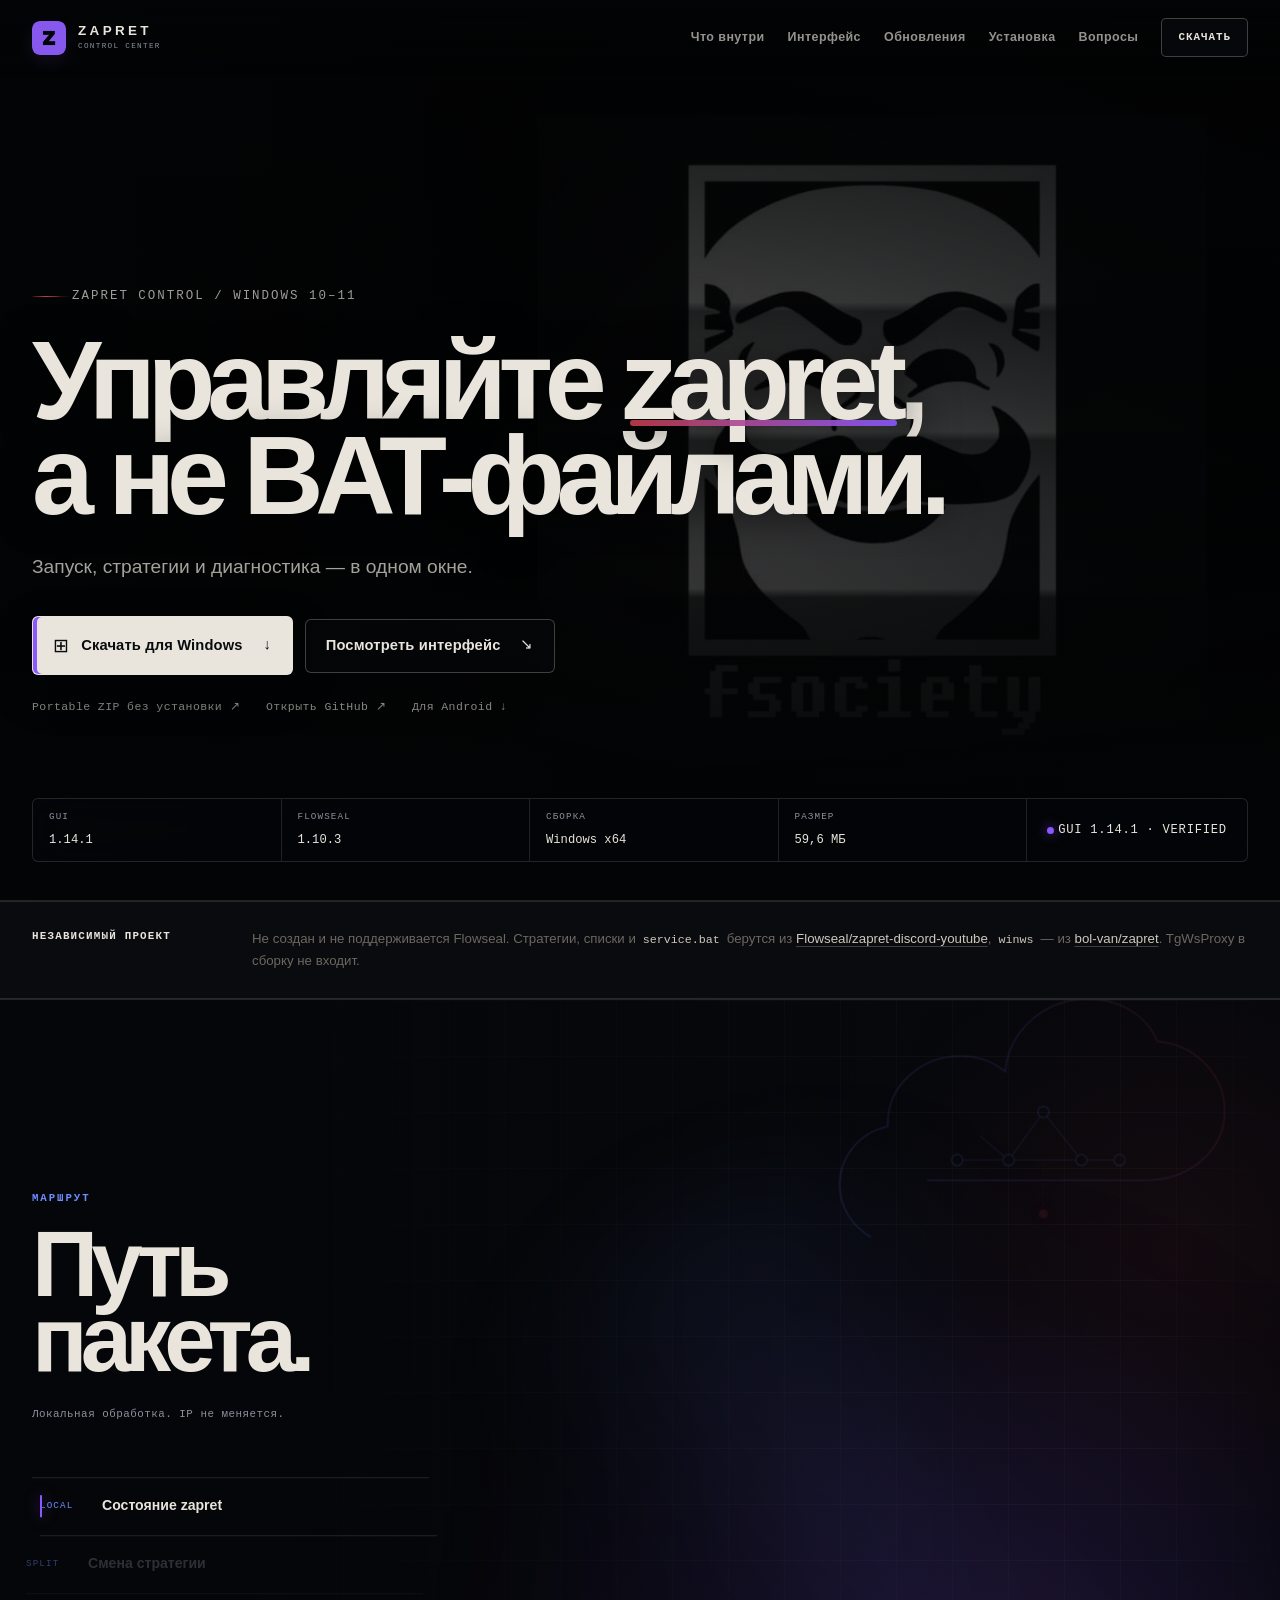
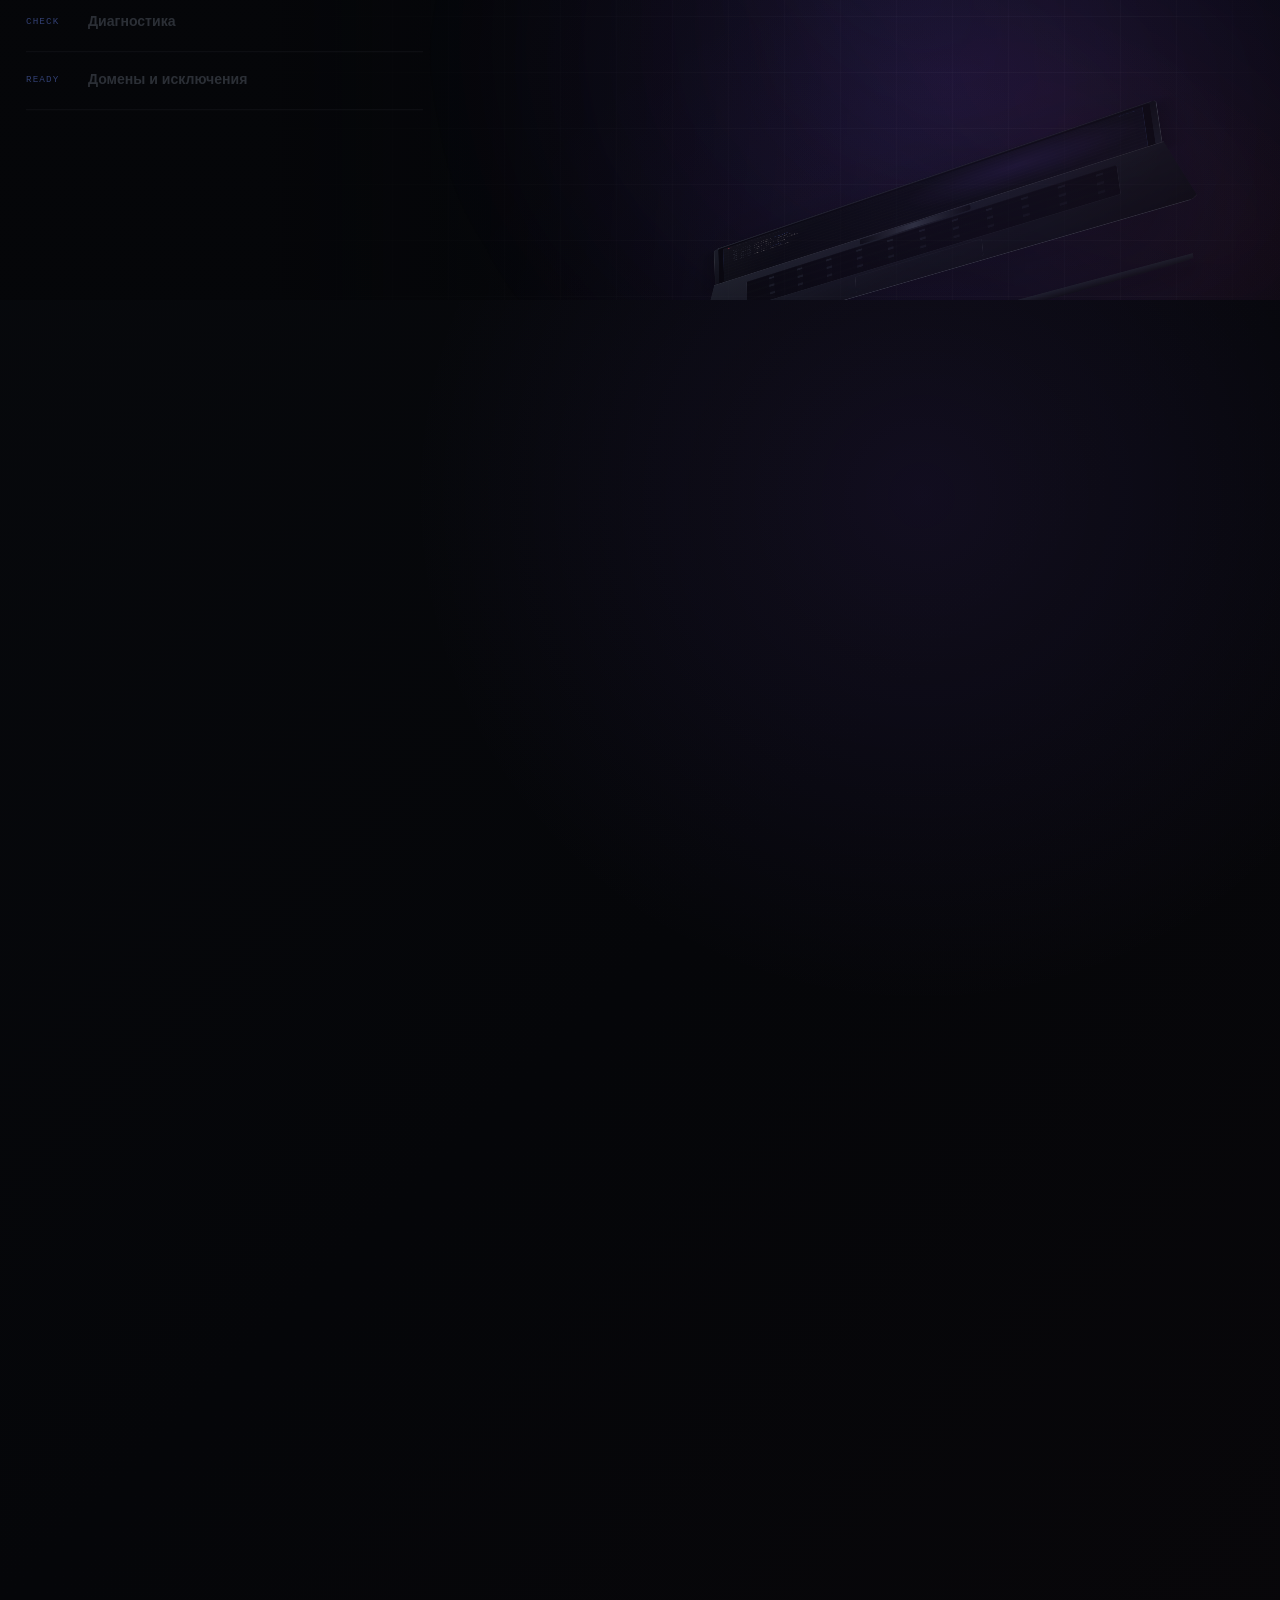
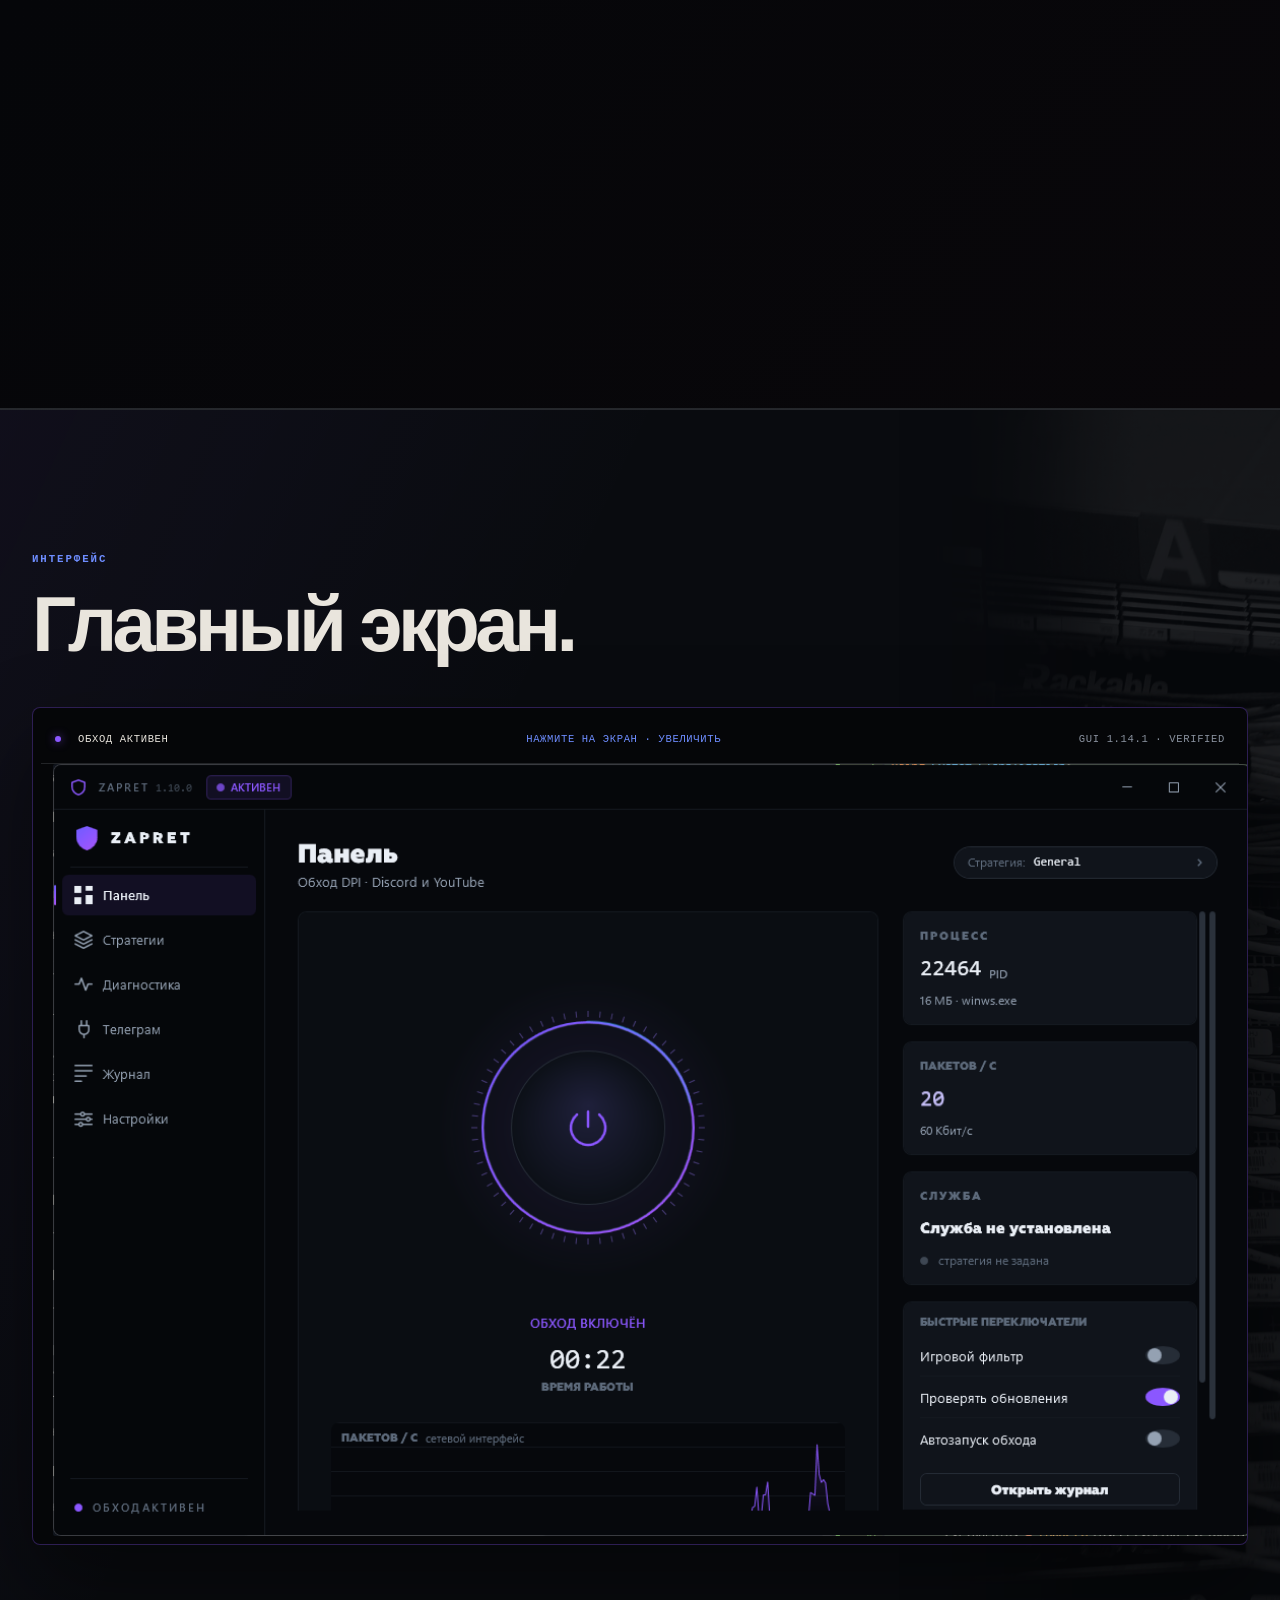
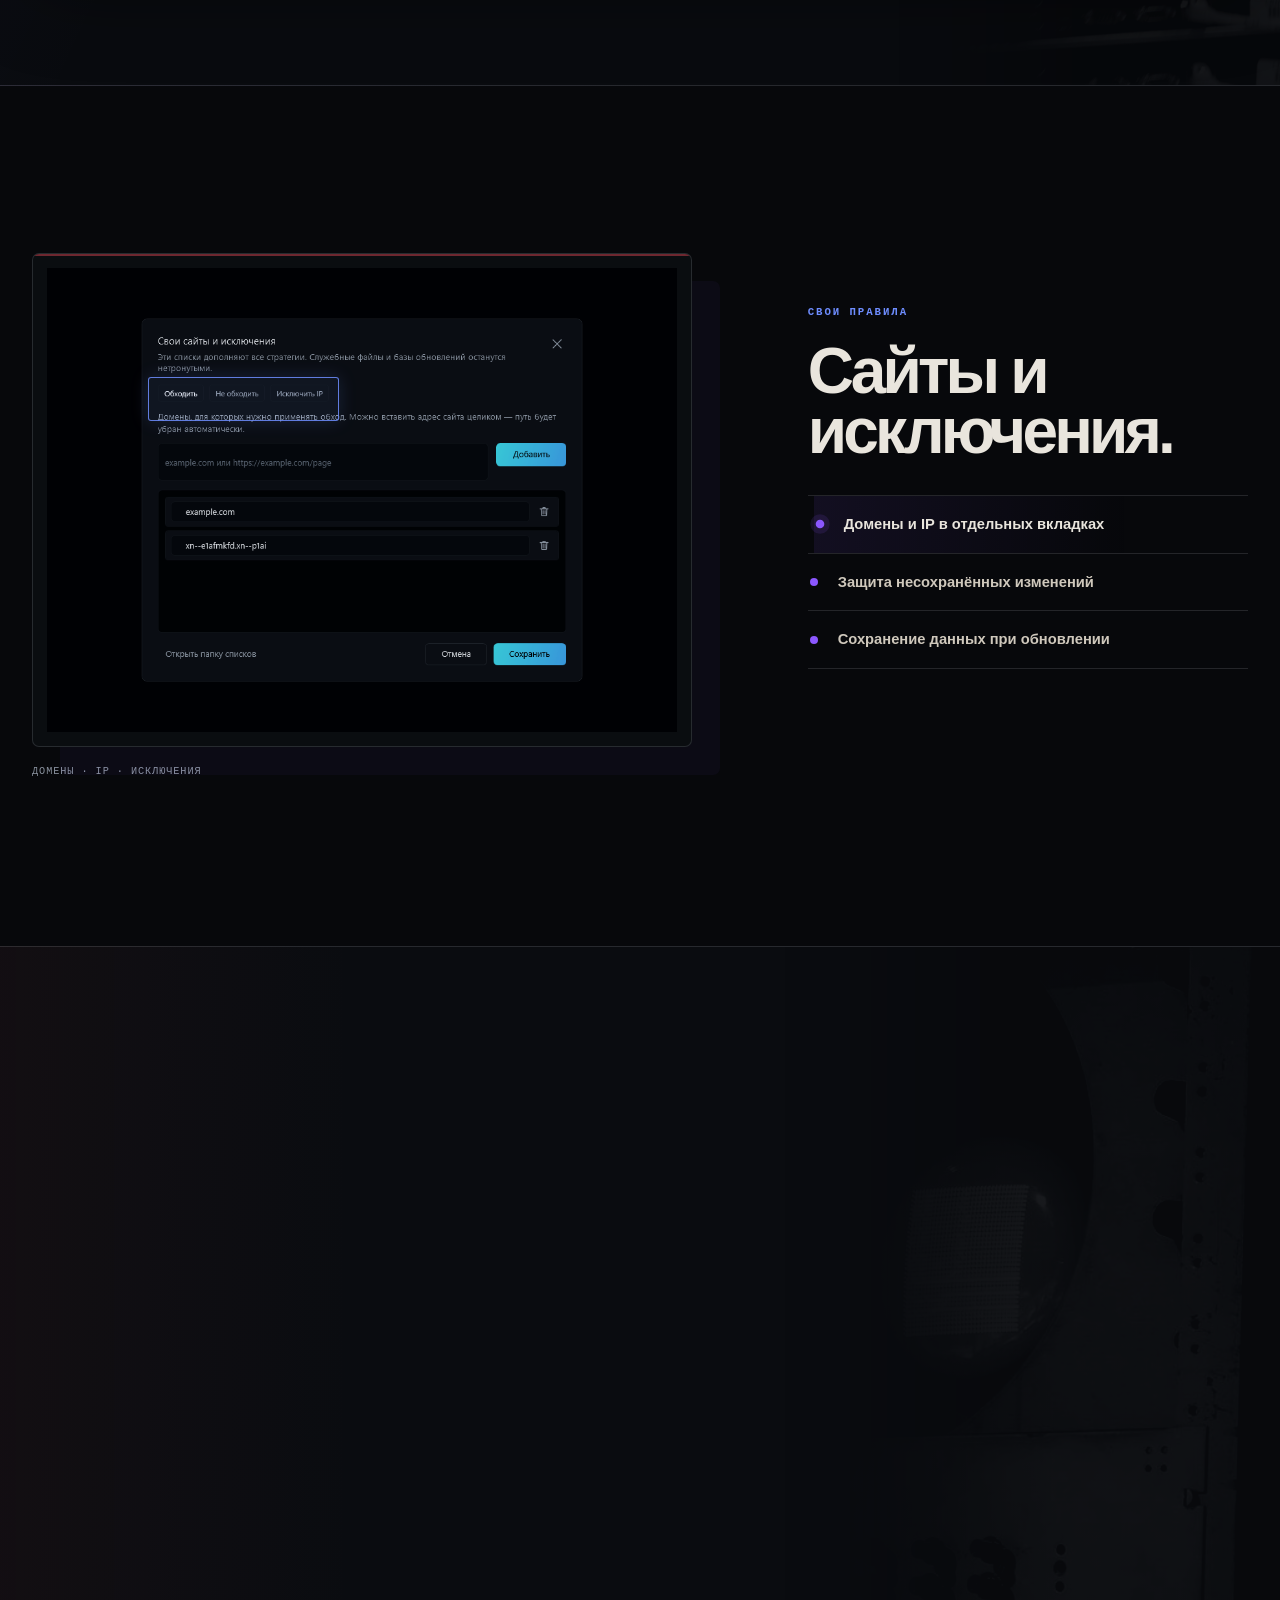
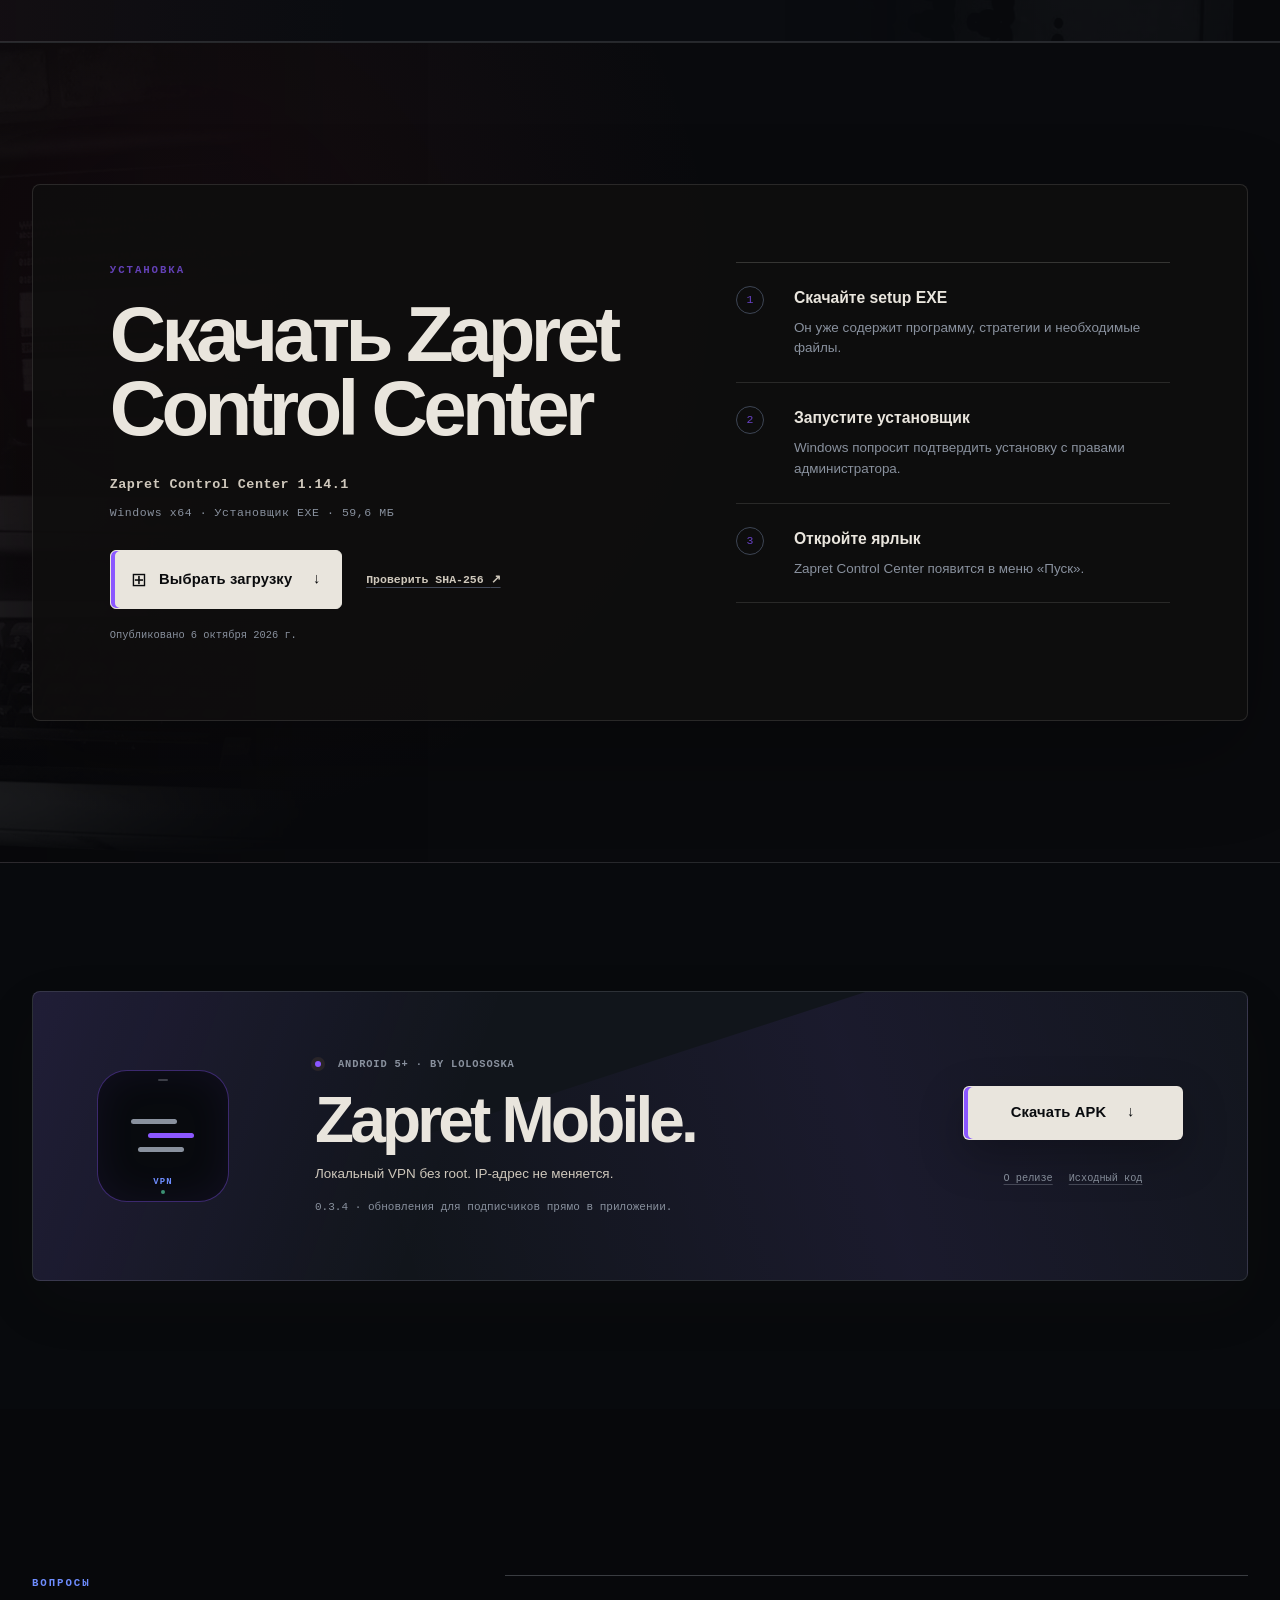
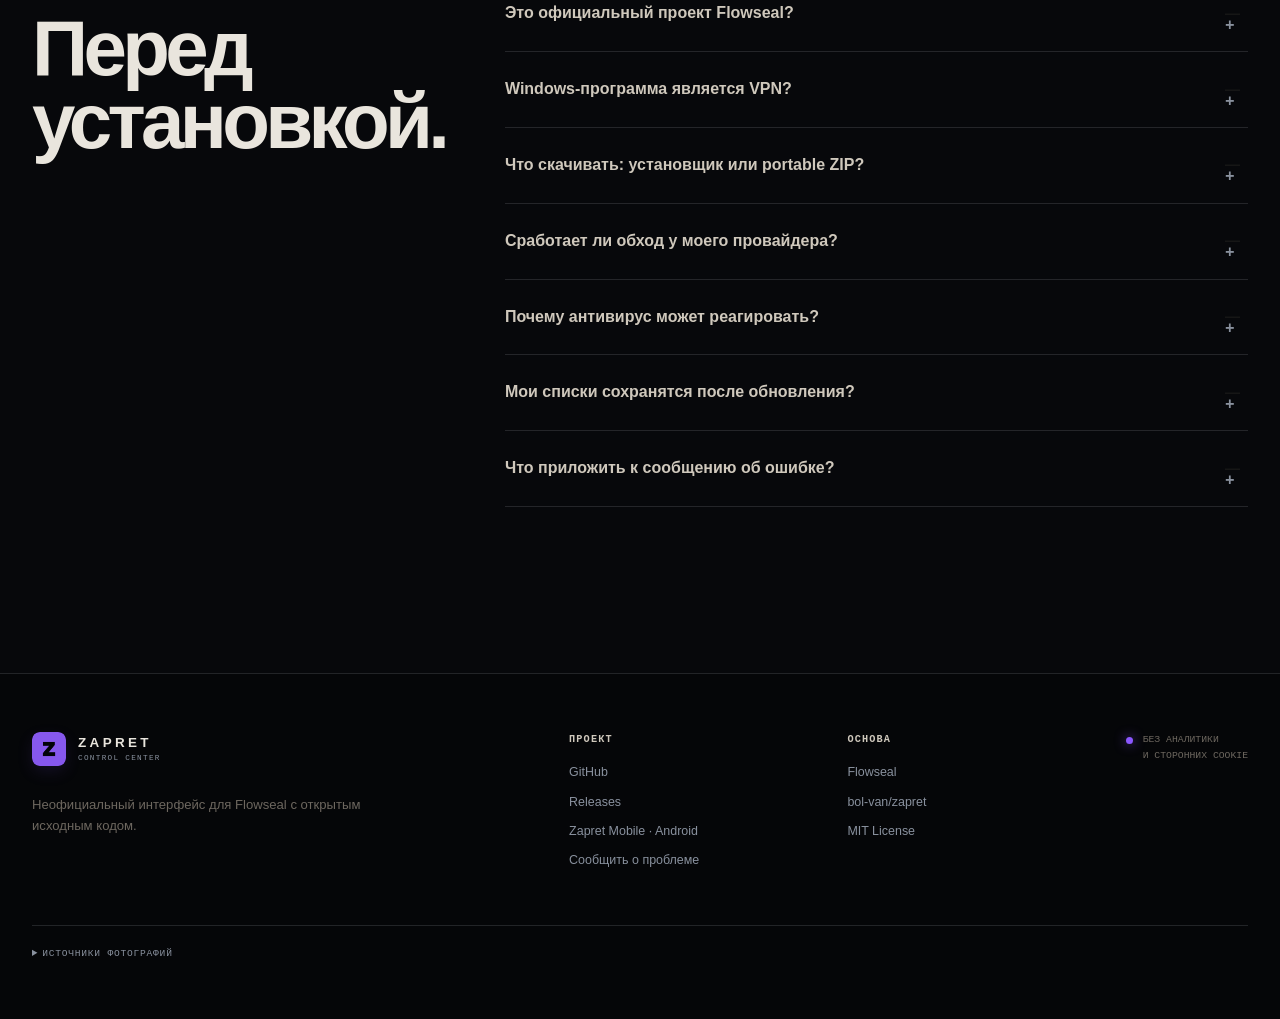
==== commit 3db6e38d: "feat(site): polish deployment and interactive 404" ====
--- a/site/index.html
+++ b/site/index.html
@@ -87,7 +87,7 @@
   <header class="site-header" data-header>
     <div class="shell header-inner">
       <a class="brand" href="#top" aria-label="Zapret Control Center — наверх">
-        <img class="brand-icon" src="./assets/favicon.ico" width="38" height="38" alt="" aria-hidden="true">
+        <img class="brand-icon" src="./assets/brand-icon.png" width="38" height="38" alt="" aria-hidden="true">
         <span class="brand-copy"><strong>ZAPRET</strong><small>CONTROL CENTER</small></span>
       </a>
 
@@ -455,7 +455,7 @@
     <div class="shell footer-grid">
       <div class="footer-about">
         <a class="brand brand--footer" href="#top">
-          <img class="brand-icon" src="./assets/favicon.ico" width="38" height="38" alt="" aria-hidden="true">
+          <img class="brand-icon" src="./assets/brand-icon.png" width="38" height="38" alt="" aria-hidden="true">
           <span class="brand-copy"><strong>ZAPRET</strong><small>CONTROL CENTER</small></span>
         </a>
         <p>Неофициальный интерфейс для Flowseal с открытым исходным кодом.</p>
